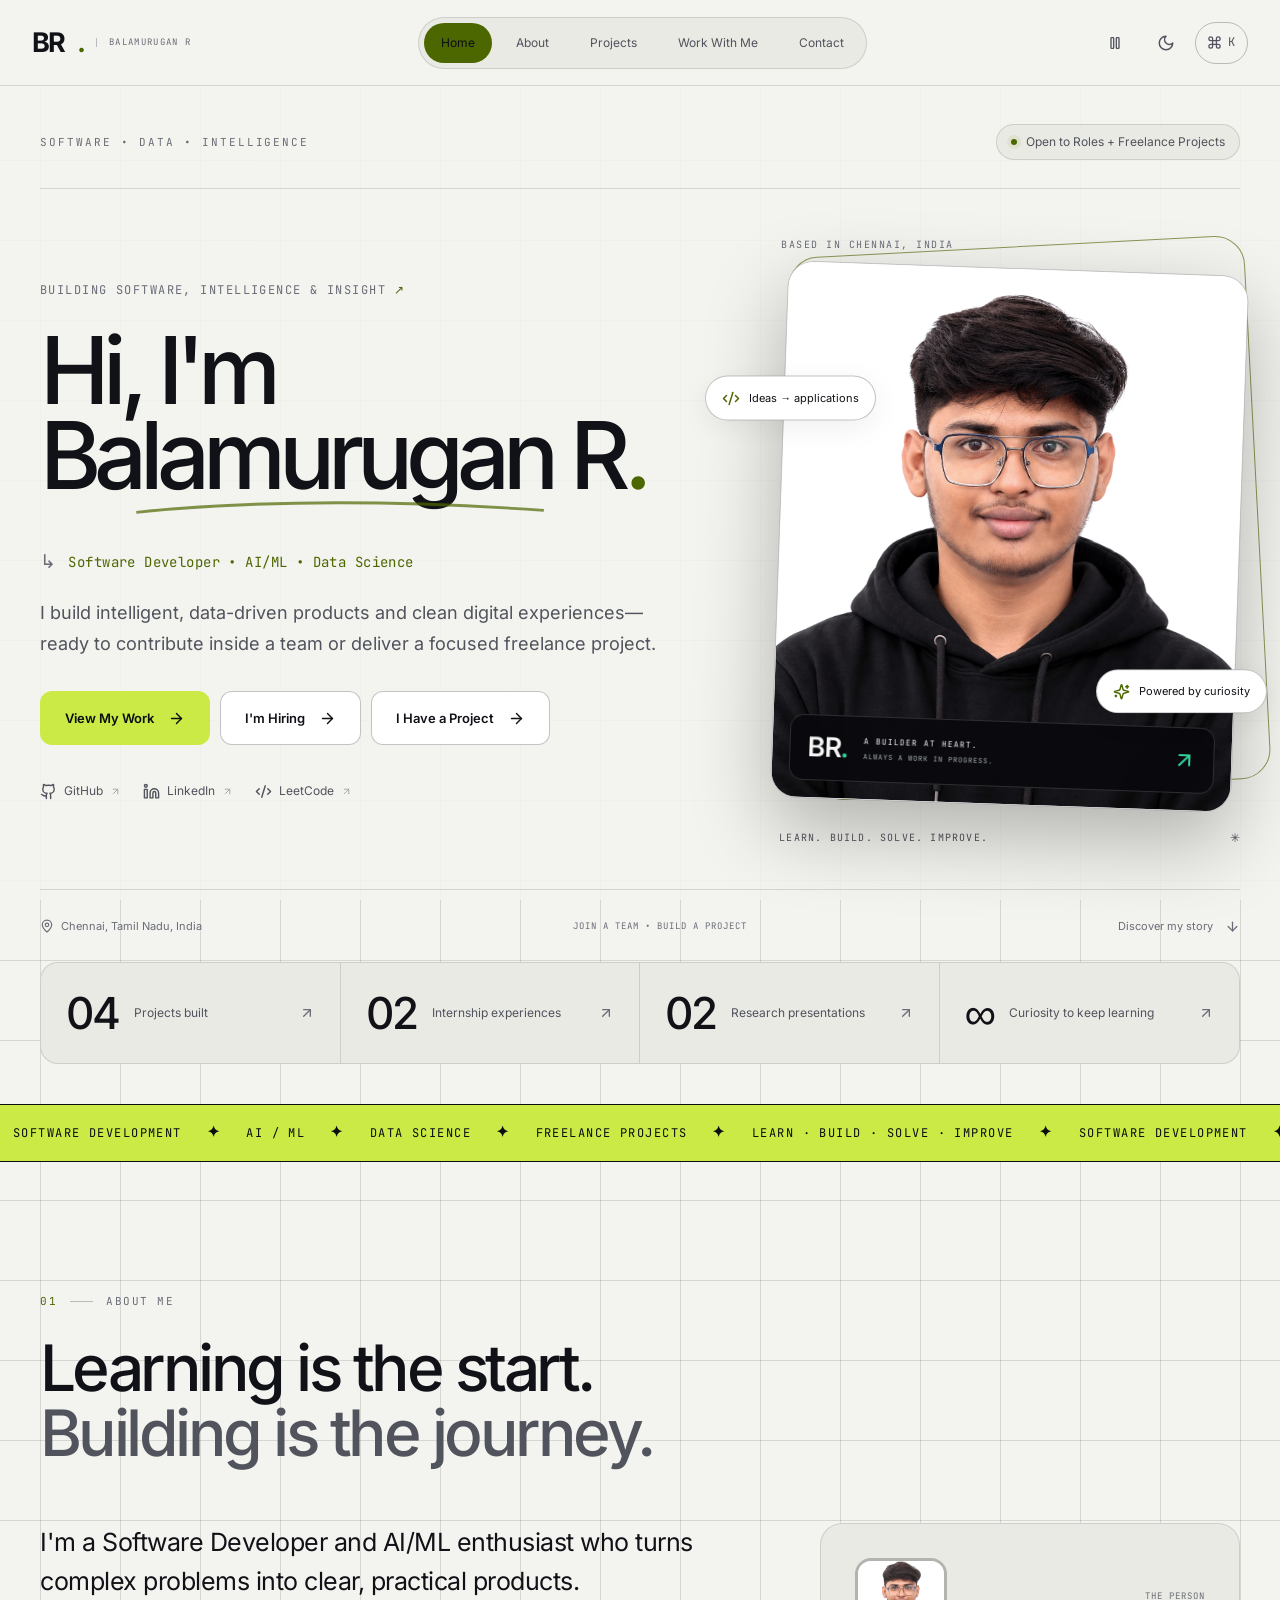
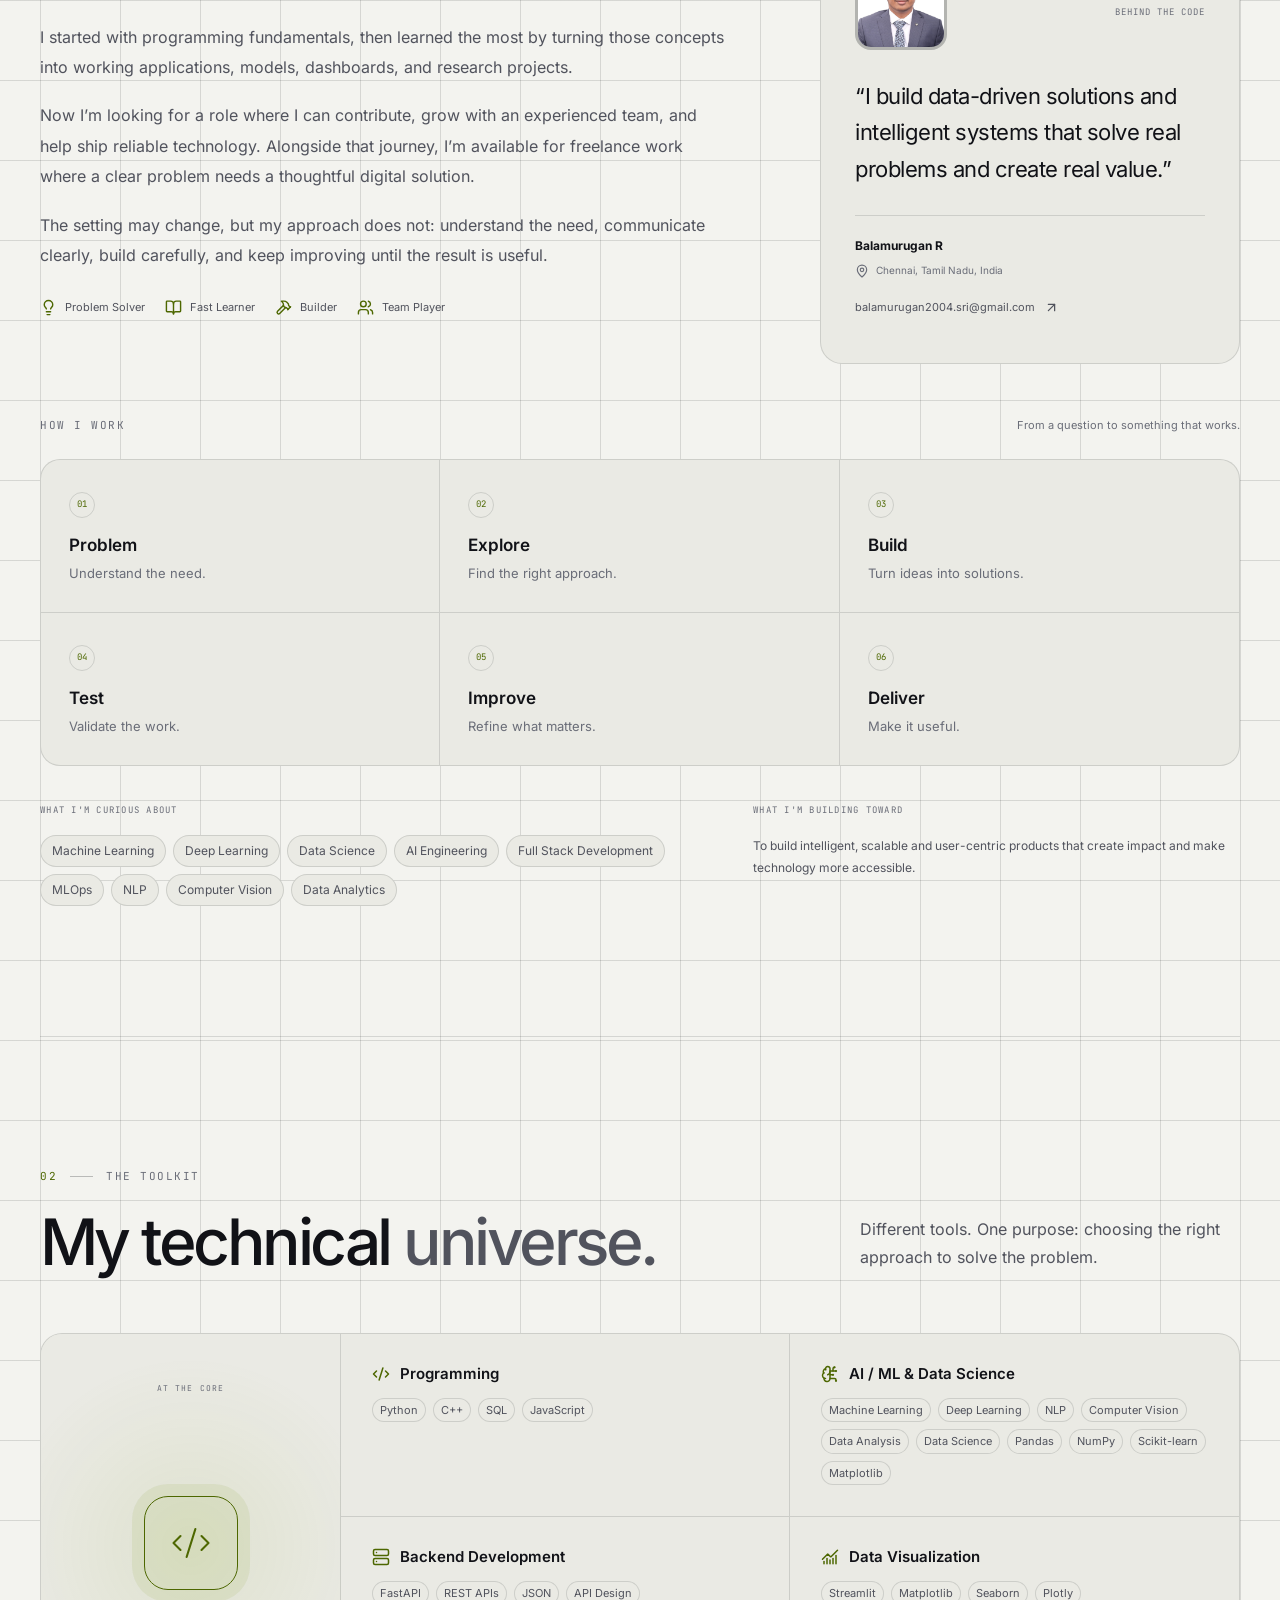
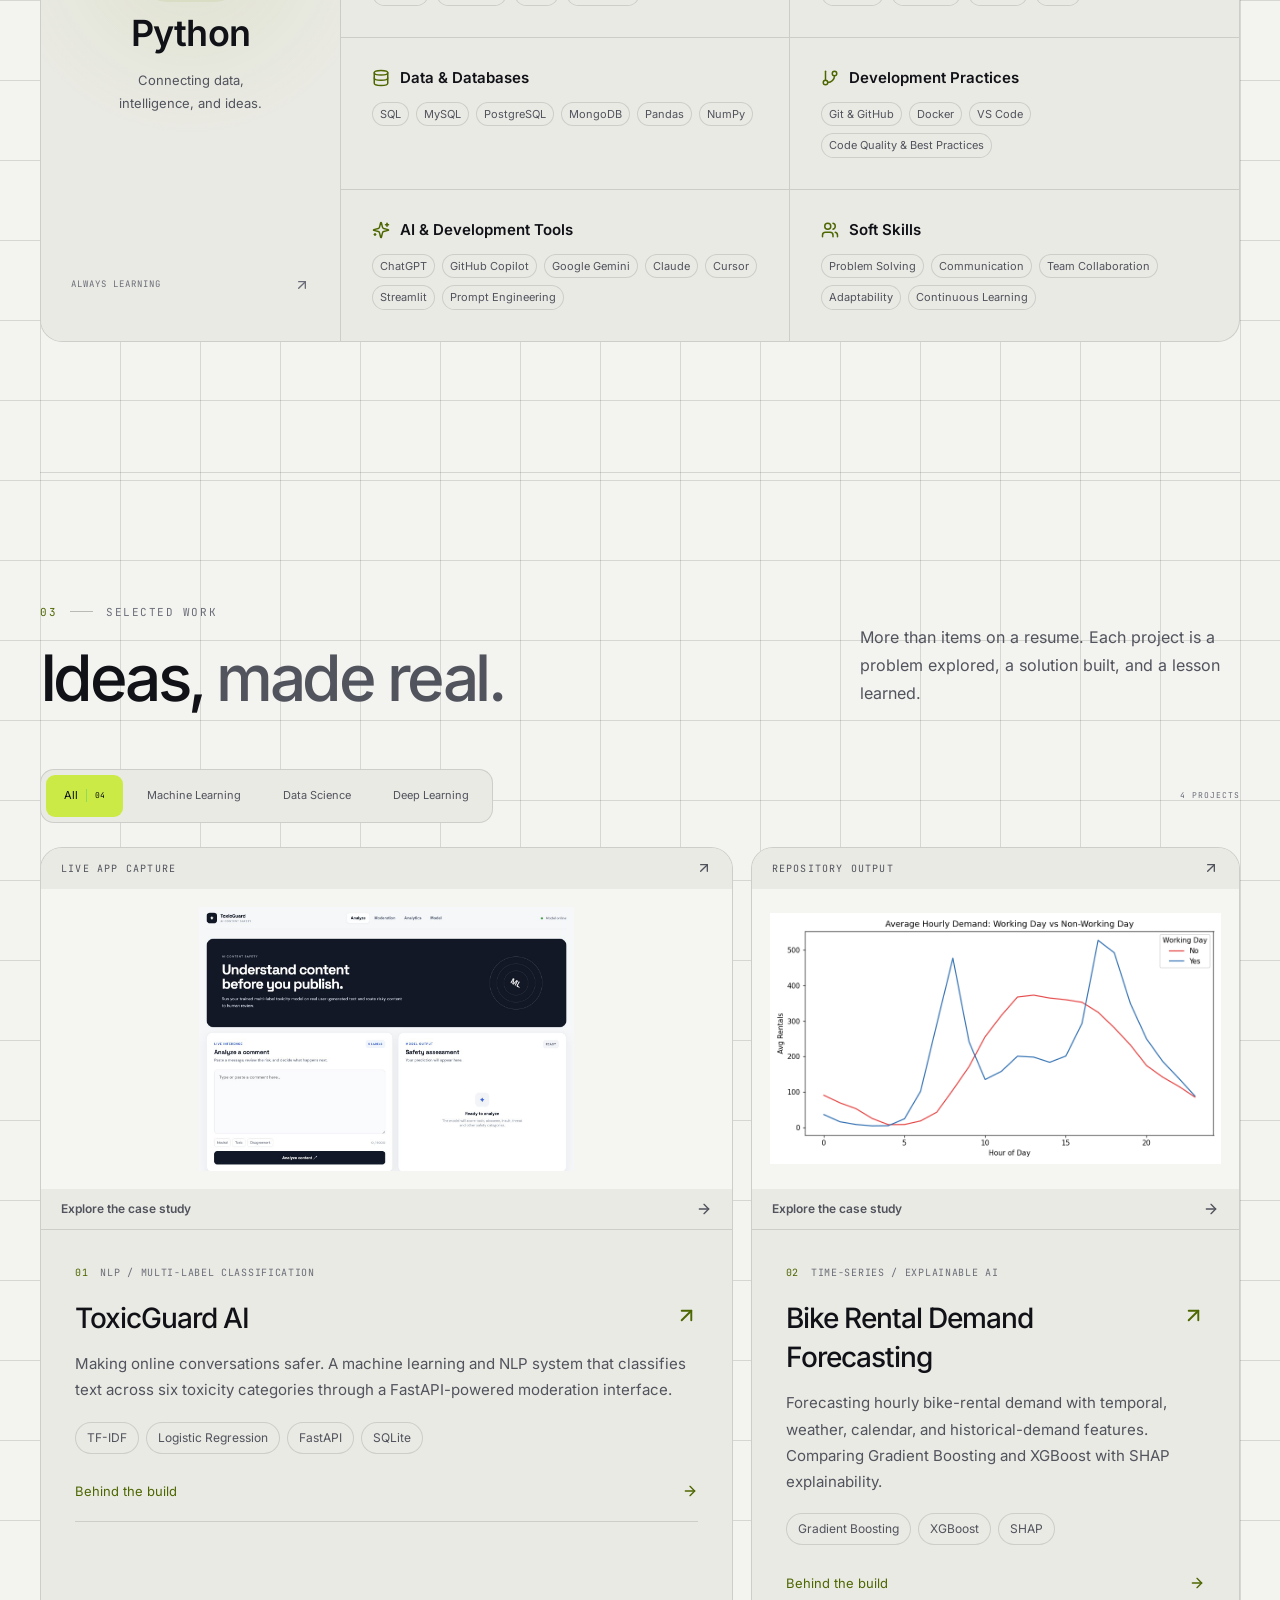
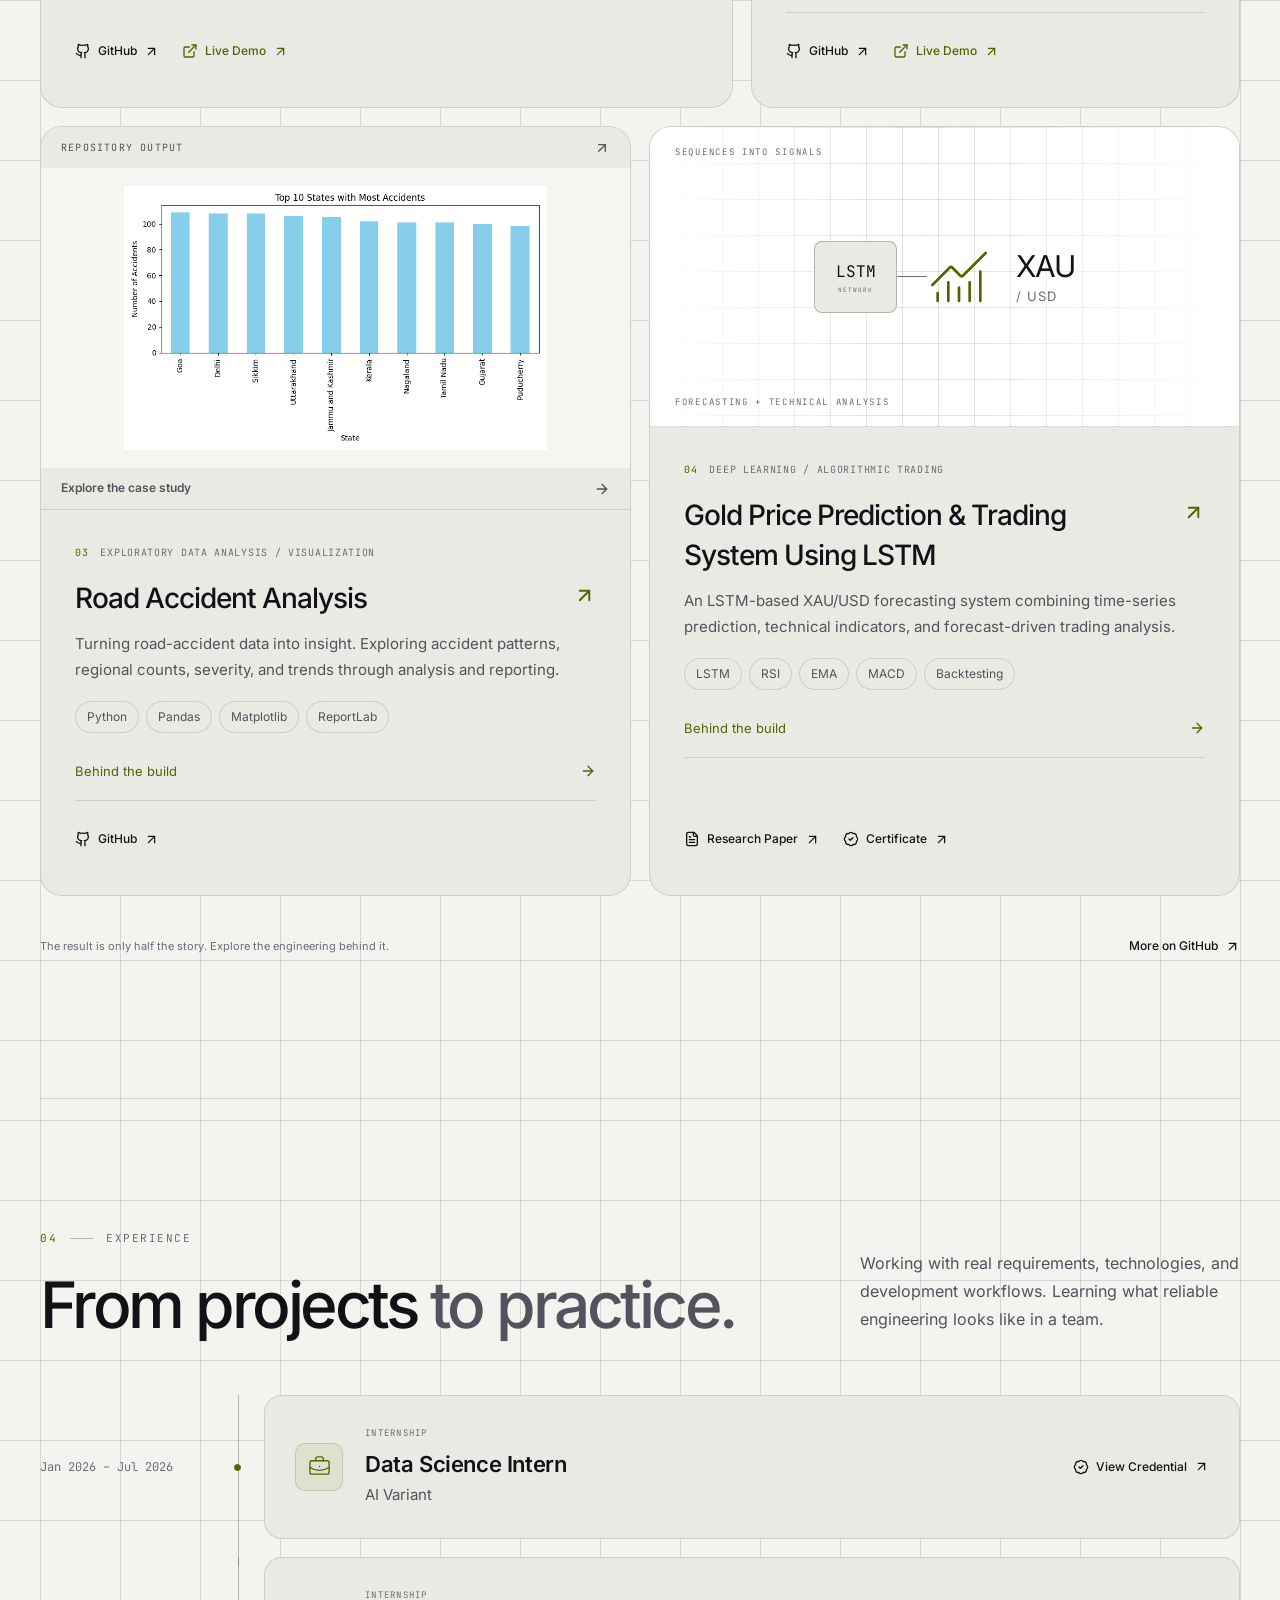
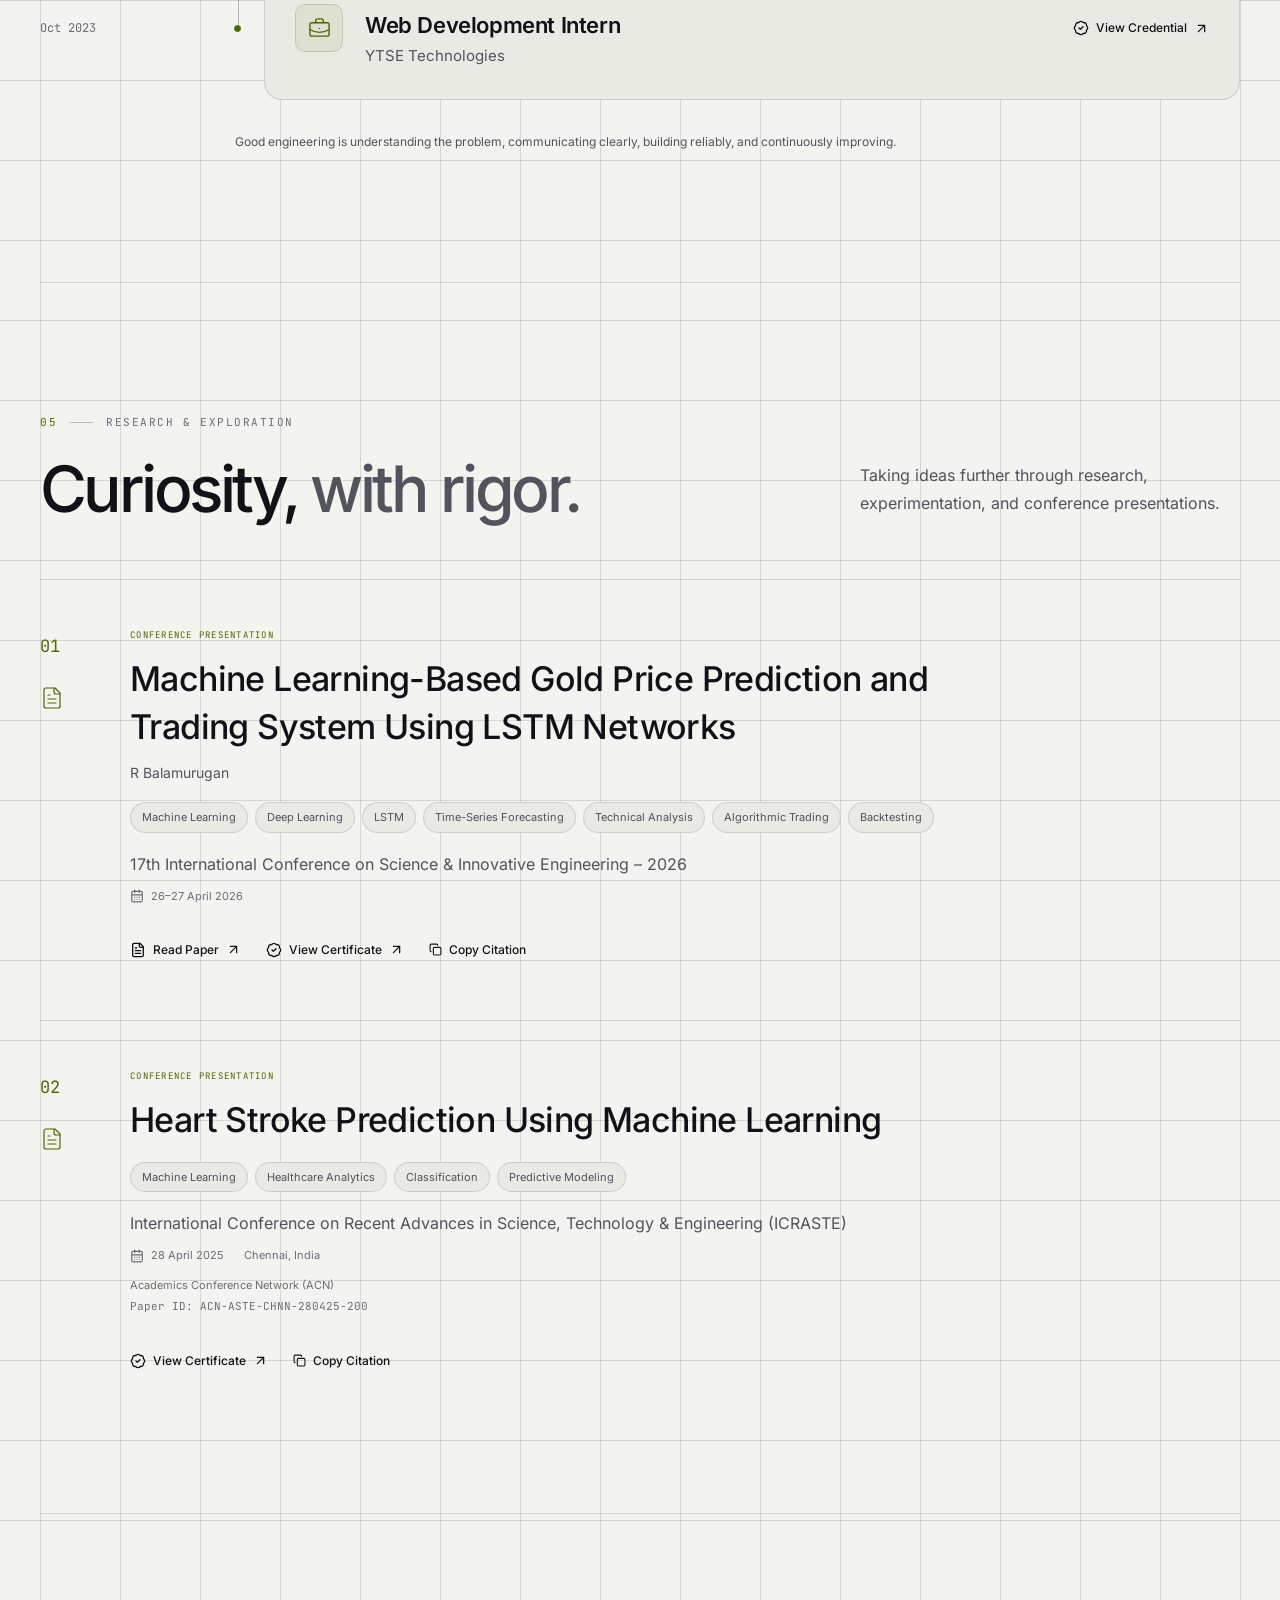
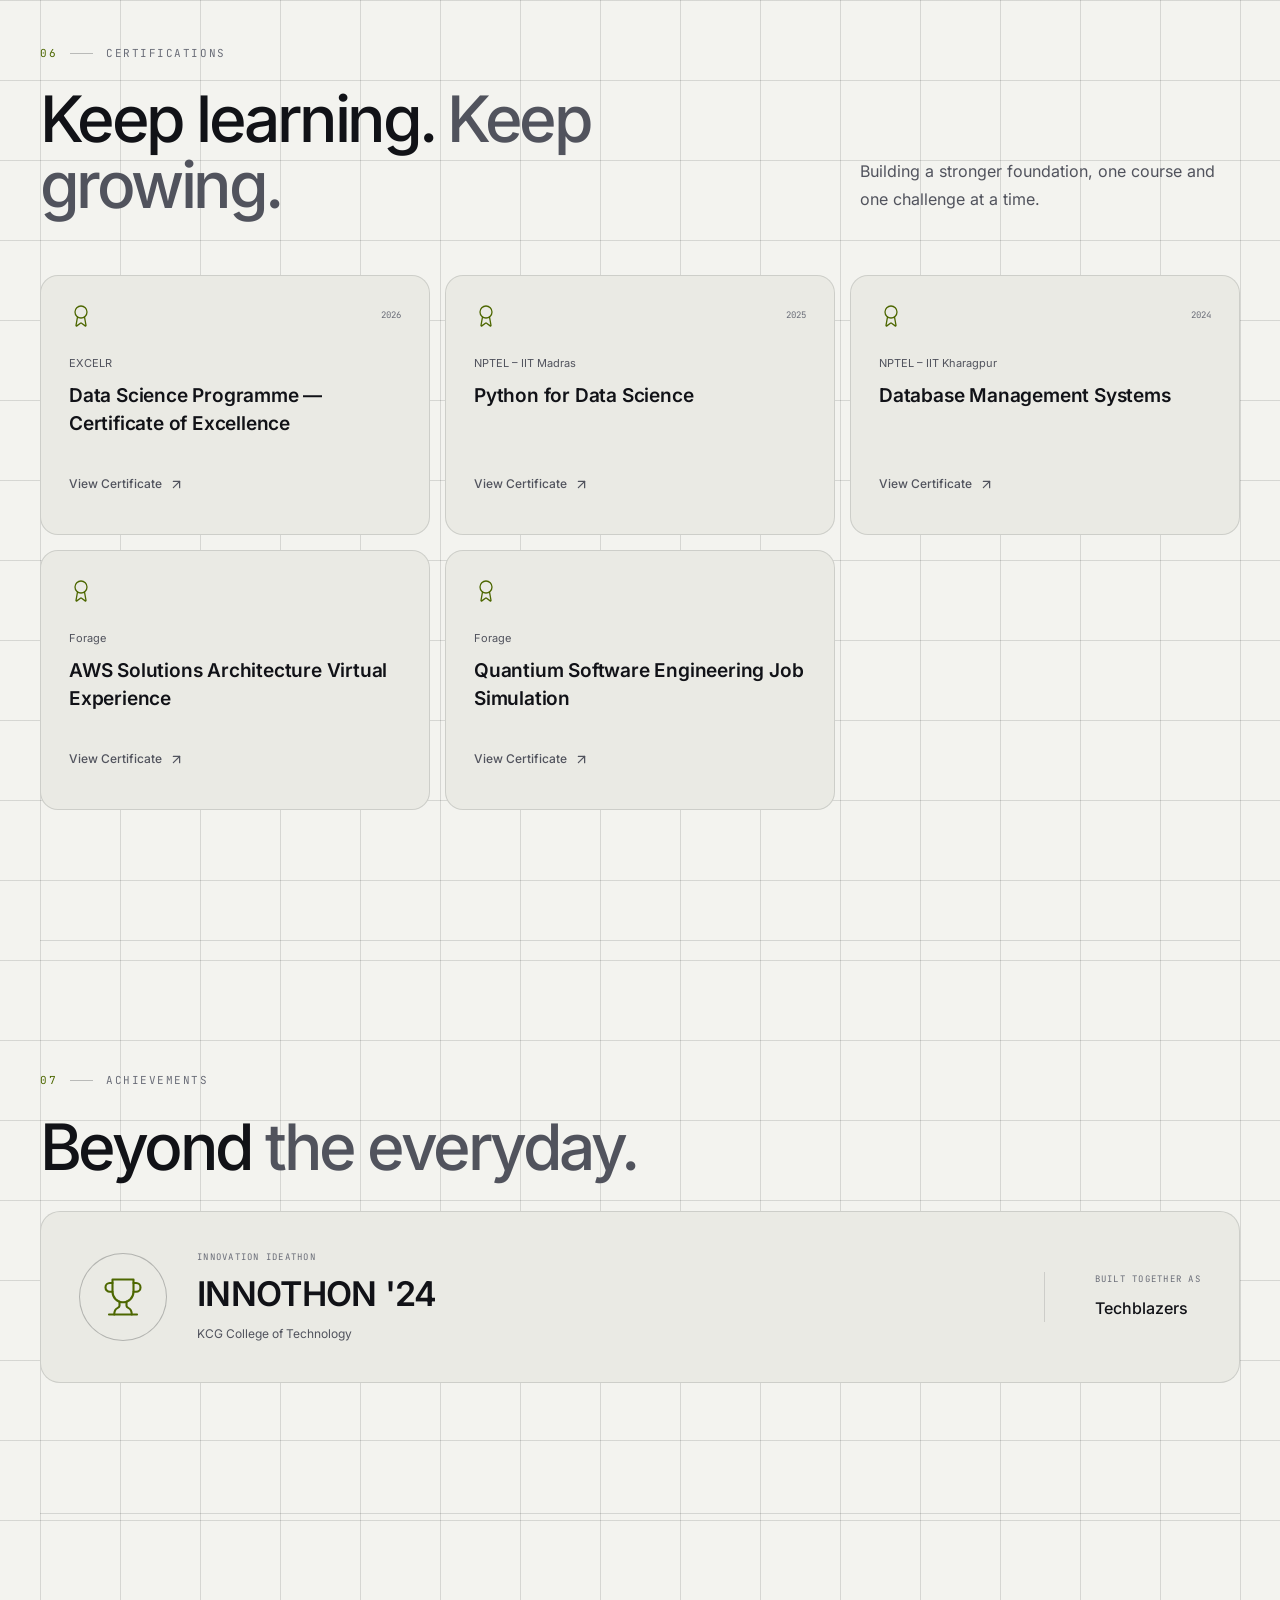
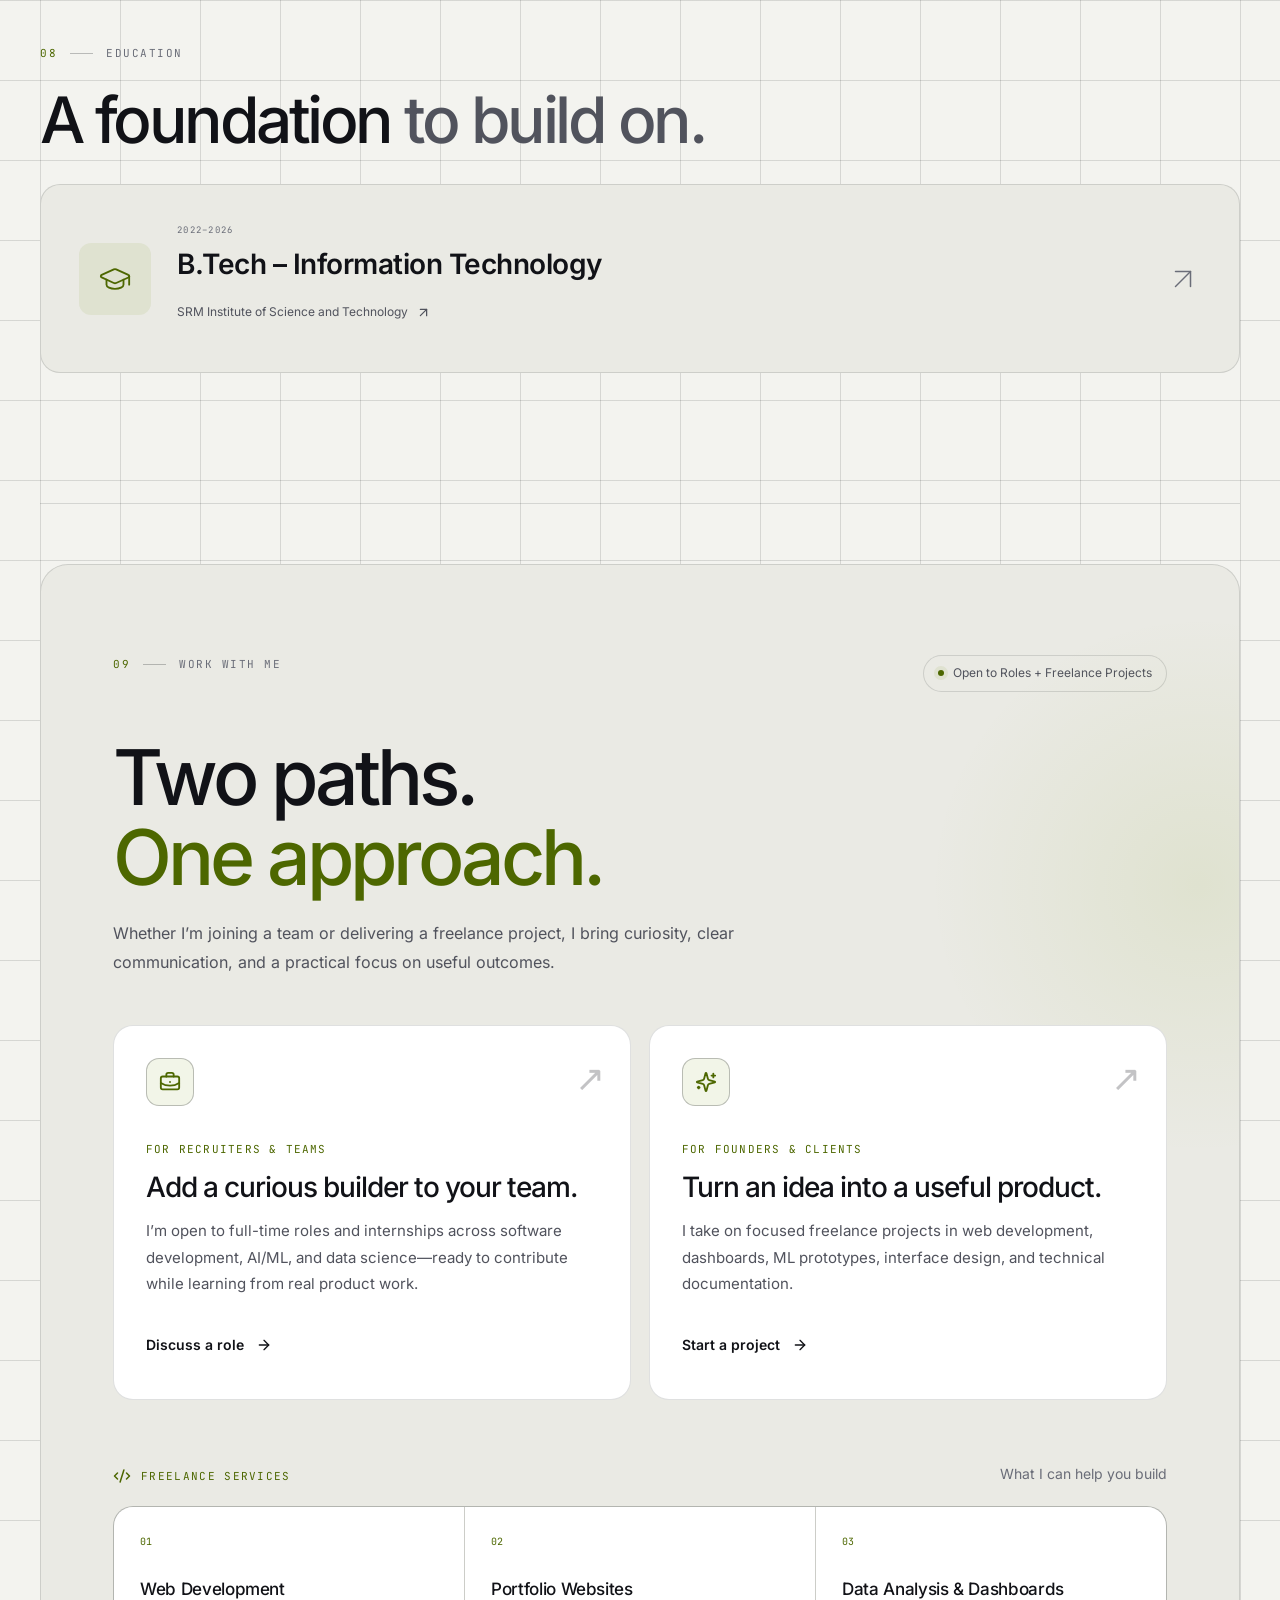
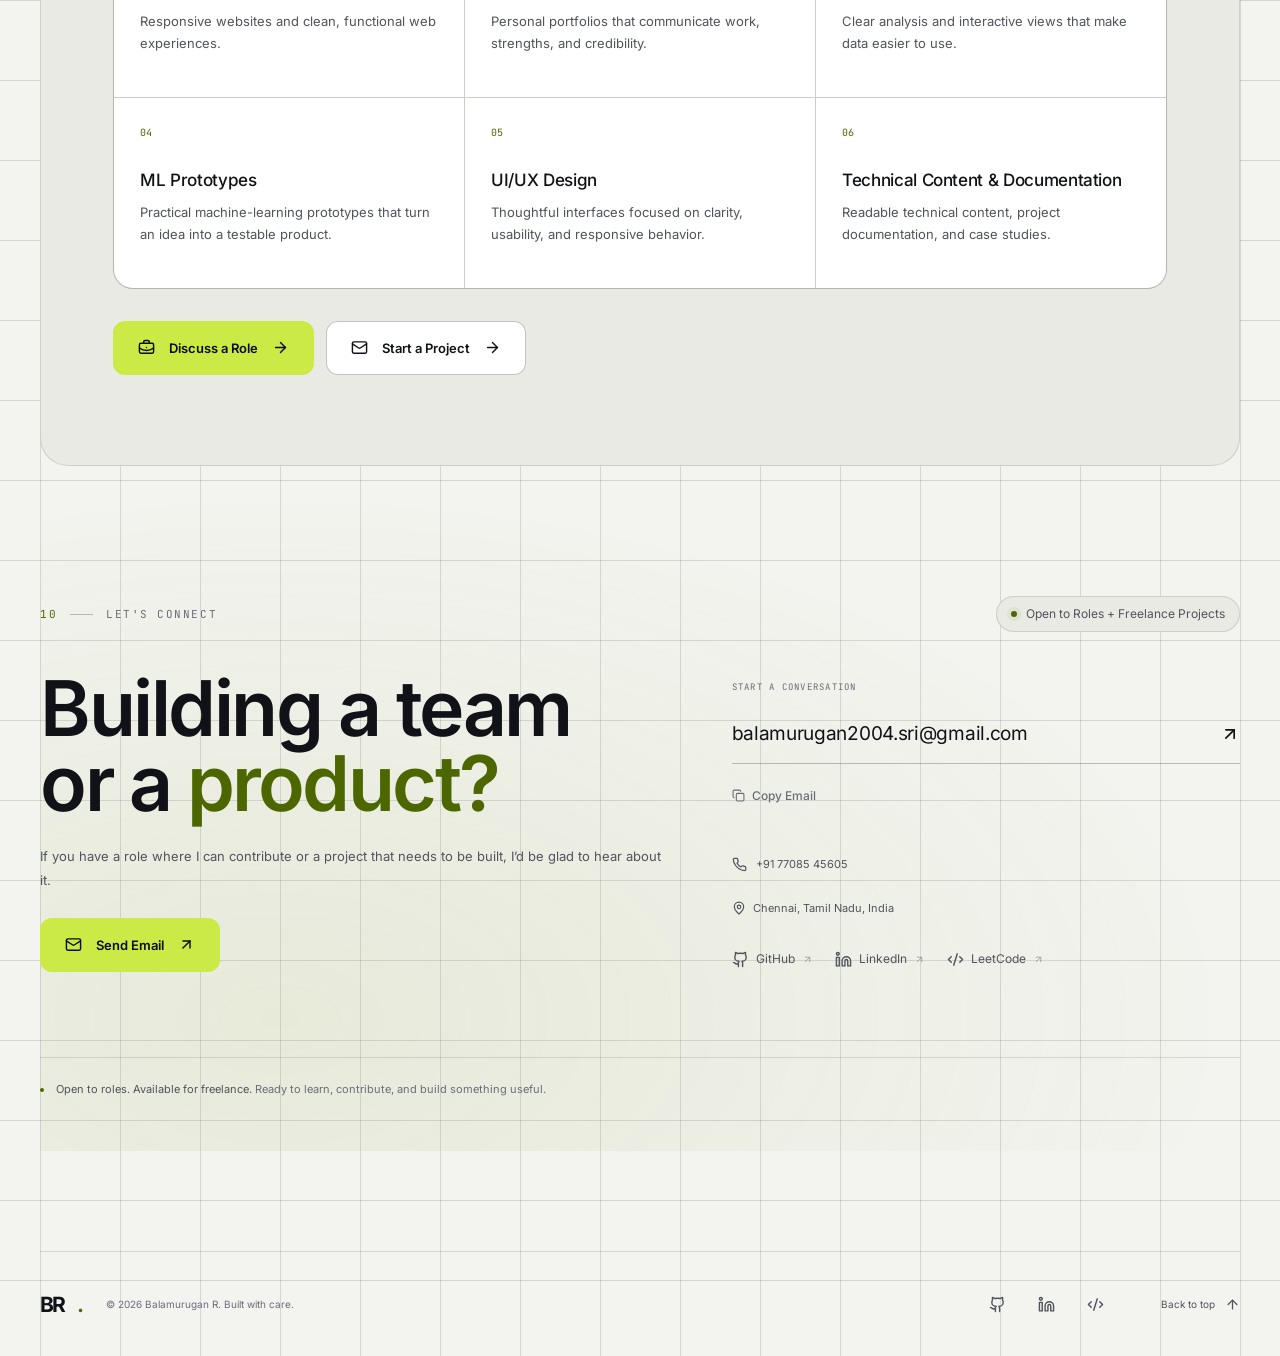
==== index.html @ 850207db "Add Google search metadata and sitemap" ====
<!doctype html>
<html lang="en">
  <head>
    <meta charset="UTF-8" />
    <meta name="viewport" content="width=device-width, initial-scale=1.0" />
    <meta name="theme-color" content="#08090d" />
    <meta name="description" content="Balamurugan Renganathan is a software developer and AI/ML enthusiast in Chennai building practical software, machine-learning, and data-science products." />
    <link rel="canonical" href="https://balamuruganr2004.github.io/" />
    <meta property="og:title" content="Balamurugan Renganathan | Software Developer & AI/ML" />
    <meta property="og:description" content="Explore Balamurugan Renganathan's software development, AI/ML, data science, research, and freelance work." />
    <meta property="og:type" content="website" />
    <meta property="og:url" content="https://balamuruganr2004.github.io/" />
    <meta name="twitter:card" content="summary" />
    <meta name="twitter:title" content="Balamurugan Renganathan | Software Developer & AI/ML" />
    <meta name="twitter:description" content="Software development, AI/ML, data science, research, and freelance portfolio." />
    <meta name="robots" content="index, follow" />
    <link rel="icon" type="image/svg+xml" href="/favicon.svg" />
    <title>Balamurugan Renganathan | Software Developer & AI/ML</title>
    <script src="/theme-init.js"></script>
    <script type="module" crossorigin src="/assets/index-D4e2g8WY.js"></script>
    <link rel="stylesheet" crossorigin href="/assets/index-BhXMlSN5.css">
  </head>
  <body><div id="root"></div></body>
</html>
---- assets/index-BhXMlSN5.css ----
@font-face{font-family:Inter;font-style:normal;font-display:swap;font-weight:400;src:url(/assets/inter-latin-400-normal-C38fXH4l.woff2) format("woff2"),url(/assets/inter-latin-400-normal-CyCys3Eg.woff) format("woff")}@font-face{font-family:Inter;font-style:normal;font-display:swap;font-weight:500;src:url(/assets/inter-latin-500-normal-Cerq10X2.woff2) format("woff2"),url(/assets/inter-latin-500-normal-BL9OpVg8.woff) format("woff")}@font-face{font-family:Inter;font-style:normal;font-display:swap;font-weight:600;src:url(/assets/inter-latin-600-normal-LgqL8muc.woff2) format("woff2"),url(/assets/inter-latin-600-normal-CiBQ2DWP.woff) format("woff")}@font-face{font-family:Inter;font-style:normal;font-display:swap;font-weight:700;src:url(/assets/inter-latin-700-normal-Yt3aPRUw.woff2) format("woff2"),url(/assets/inter-latin-700-normal-BLAVimhd.woff) format("woff")}@font-face{font-family:JetBrains Mono;font-style:normal;font-display:swap;font-weight:400;src:url(/assets/jetbrains-mono-latin-400-normal-V6pRDFza.woff2) format("woff2"),url(/assets/jetbrains-mono-latin-400-normal-6-qcROiO.woff) format("woff")}/*! tailwindcss v4.3.3 | MIT License | https://tailwindcss.com */@layer properties{@supports (((-webkit-hyphens:none)) and (not (margin-trim:inline))) or ((-moz-orient:inline) and (not (color:rgb(from red r g b)))){*,:before,:after,::backdrop{--tw-rotate-x:initial;--tw-rotate-y:initial;--tw-rotate-z:initial;--tw-skew-x:initial;--tw-skew-y:initial;--tw-border-style:solid;--tw-blur:initial;--tw-brightness:initial;--tw-contrast:initial;--tw-grayscale:initial;--tw-hue-rotate:initial;--tw-invert:initial;--tw-opacity:initial;--tw-saturate:initial;--tw-sepia:initial;--tw-drop-shadow:initial;--tw-drop-shadow-color:initial;--tw-drop-shadow-alpha:100%;--tw-drop-shadow-size:initial;--tw-backdrop-blur:initial;--tw-backdrop-brightness:initial;--tw-backdrop-contrast:initial;--tw-backdrop-grayscale:initial;--tw-backdrop-hue-rotate:initial;--tw-backdrop-invert:initial;--tw-backdrop-opacity:initial;--tw-backdrop-saturate:initial;--tw-backdrop-sepia:initial}}}@layer theme{:root,:host{--font-sans:"Inter", sans-serif;--font-mono:"JetBrains Mono", monospace;--default-transition-duration:.15s;--default-transition-timing-function:cubic-bezier(.4, 0, .2, 1);--default-font-family:var(--font-sans);--default-mono-font-family:var(--font-mono)}}@layer base{*,:after,:before,::backdrop{box-sizing:border-box;border:0 solid;margin:0;padding:0}::file-selector-button{box-sizing:border-box;border:0 solid;margin:0;padding:0}html,:host{-webkit-text-size-adjust:100%;-moz-tab-size:4;tab-size:4;line-height:1.5;font-family:var(--default-font-family,-apple-system, BlinkMacSystemFont, "Segoe UI", Roboto, "Helvetica Neue", "Noto Sans", Arial, sans-serif, "Apple Color Emoji", "Segoe UI Emoji", "Segoe UI Symbol", "Noto Color Emoji");font-feature-settings:var(--default-font-feature-settings,normal);font-variation-settings:var(--default-font-variation-settings,normal);-webkit-tap-highlight-color:transparent}hr{height:0;color:inherit;border-top-width:1px}abbr:where([title]){-webkit-text-decoration:underline dotted;text-decoration:underline dotted}h1,h2,h3,h4,h5,h6{font-size:inherit;font-weight:inherit}a{color:inherit;-webkit-text-decoration:inherit;text-decoration:inherit}b,strong{font-weight:bolder}code,kbd,samp,pre{font-family:var(--default-mono-font-family,ui-monospace, SFMono-Regular, Menlo, Monaco, Consolas, "Liberation Mono", "Courier New", monospace);font-feature-settings:var(--default-mono-font-feature-settings,normal);font-variation-settings:var(--default-mono-font-variation-settings,normal);font-size:1em}small{font-size:80%}sub,sup{vertical-align:baseline;font-size:75%;line-height:0;position:relative}sub{bottom:-.25em}sup{top:-.5em}table{text-indent:0;border-color:inherit;border-collapse:collapse}:-moz-focusring:where(:not(iframe)){outline:auto}progress{vertical-align:baseline}summary{display:list-item}ol,ul,menu{list-style:none}img,svg,video,canvas,audio,iframe,embed,object{vertical-align:middle;display:block}img,video{max-width:100%;height:auto}button,input,select,optgroup,textarea{font:inherit;font-feature-settings:inherit;font-variation-settings:inherit;letter-spacing:inherit;color:inherit;opacity:1;background-color:#0000;border-radius:0}::file-selector-button{font:inherit;font-feature-settings:inherit;font-variation-settings:inherit;letter-spacing:inherit;color:inherit;opacity:1;background-color:#0000;border-radius:0}:where(select:is([multiple],[size])) optgroup{font-weight:bolder}:where(select:is([multiple],[size])) optgroup option{padding-inline-start:20px}::file-selector-button{margin-inline-end:4px}::placeholder{opacity:1}@supports (not ((-webkit-appearance:-apple-pay-button))) or (contain-intrinsic-size:1px){::placeholder{color:currentColor}@supports (color:color-mix(in lab,red,red)){::placeholder{color:color-mix(in oklab,currentcolor 50%,transparent)}}}textarea{resize:vertical}::-webkit-search-decoration{-webkit-appearance:none}::-webkit-date-and-time-value{min-height:1lh;text-align:inherit}::-webkit-datetime-edit{display:inline-flex}::-webkit-datetime-edit-fields-wrapper{padding:0}::-webkit-datetime-edit{padding-block:0}::-webkit-datetime-edit-year-field{padding-block:0}::-webkit-datetime-edit-month-field{padding-block:0}::-webkit-datetime-edit-day-field{padding-block:0}::-webkit-datetime-edit-hour-field{padding-block:0}::-webkit-datetime-edit-minute-field{padding-block:0}::-webkit-datetime-edit-second-field{padding-block:0}::-webkit-datetime-edit-millisecond-field{padding-block:0}::-webkit-datetime-edit-meridiem-field{padding-block:0}::-webkit-calendar-picker-indicator{line-height:1}:-moz-ui-invalid{box-shadow:none}button,input:where([type=button],[type=reset],[type=submit]){-webkit-appearance:button;-moz-appearance:button;appearance:button}::file-selector-button{-webkit-appearance:button;-moz-appearance:button;appearance:button}::-webkit-inner-spin-button{height:auto}::-webkit-outer-spin-button{height:auto}[hidden]:where(:not([hidden=until-found])){display:none!important}}@layer components;@layer utilities{.collapse{visibility:collapse}.visible{visibility:visible}.sr-only{clip-path:inset(50%);white-space:nowrap;border-width:0;width:1px;height:1px;margin:-1px;padding:0;position:absolute;overflow:hidden}.fixed{position:fixed}.static{position:static}.sticky{position:sticky}.container{width:100%}@media(min-width:40rem){.container{max-width:40rem}}@media(min-width:48rem){.container{max-width:48rem}}@media(min-width:64rem){.container{max-width:64rem}}@media(min-width:80rem){.container{max-width:80rem}}@media(min-width:96rem){.container{max-width:96rem}}.block{display:block}.grid{display:grid}.hidden{display:none}.grow{flex-grow:1}.transform{transform:var(--tw-rotate-x,) var(--tw-rotate-y,) var(--tw-rotate-z,) var(--tw-skew-x,) var(--tw-skew-y,)}.border{border-style:var(--tw-border-style);border-width:1px}.uppercase{text-transform:uppercase}.underline{text-decoration-line:underline}.invert{--tw-invert:invert(100%);filter:var(--tw-blur,) var(--tw-brightness,) var(--tw-contrast,) var(--tw-grayscale,) var(--tw-hue-rotate,) var(--tw-invert,) var(--tw-saturate,) var(--tw-sepia,) var(--tw-drop-shadow,)}.filter{filter:var(--tw-blur,) var(--tw-brightness,) var(--tw-contrast,) var(--tw-grayscale,) var(--tw-hue-rotate,) var(--tw-invert,) var(--tw-saturate,) var(--tw-sepia,) var(--tw-drop-shadow,)}.backdrop-filter{-webkit-backdrop-filter:var(--tw-backdrop-blur,) var(--tw-backdrop-brightness,) var(--tw-backdrop-contrast,) var(--tw-backdrop-grayscale,) var(--tw-backdrop-hue-rotate,) var(--tw-backdrop-invert,) var(--tw-backdrop-opacity,) var(--tw-backdrop-saturate,) var(--tw-backdrop-sepia,);backdrop-filter:var(--tw-backdrop-blur,) var(--tw-backdrop-brightness,) var(--tw-backdrop-contrast,) var(--tw-backdrop-grayscale,) var(--tw-backdrop-hue-rotate,) var(--tw-backdrop-invert,) var(--tw-backdrop-opacity,) var(--tw-backdrop-saturate,) var(--tw-backdrop-sepia,)}.transition{transition-property:color,background-color,border-color,outline-color,text-decoration-color,fill,stroke,--tw-gradient-from,--tw-gradient-via,--tw-gradient-to,opacity,box-shadow,transform,translate,scale,rotate,filter,-webkit-backdrop-filter,backdrop-filter,display,content-visibility,overlay,pointer-events;transition-timing-function:var(--tw-ease,var(--default-transition-timing-function));transition-duration:var(--tw-duration,var(--default-transition-duration))}}:root{color-scheme:dark;--bg:#050807;--surface:#0c1210;--surface-alt:#080d0b;--text:#f4f7f5;--secondary:#a7b0aa;--muted:#929e97;--accent:#34d399;--primary:#10b981;--line:#ffffff17;--line-strong:#ffffff29;--accent-wash:#10b98112;--header:#050807e6;--art-text:#d6ded9;font-family:Inter,sans-serif}:root[data-theme=light]{color-scheme:light;--bg:#f7faf8;--surface:#fff;--surface-alt:#f1f6f3;--text:#111713;--secondary:#4e5a53;--muted:#58665e;--accent:#08754f;--primary:#10b981;--line:#0f17121f;--line-strong:#0f171233;--accent-wash:#0596690f;--header:#f7faf8eb;--art-text:#293d32}*{box-sizing:border-box}html{scroll-behavior:smooth;scroll-padding-top:106px}body{background:var(--bg);color:var(--text);-webkit-font-smoothing:antialiased;margin:0;font-size:15px;line-height:1.7}::selection{color:var(--text);background:#10b9814d}a{color:inherit;text-decoration:none}button,input{font:inherit}button,a{-webkit-tap-highlight-color:transparent}button{cursor:pointer;color:inherit;background:0 0;border:0}a,button{transition:color .18s,background-color .18s,border-color .18s,transform .18s}a:hover{color:var(--accent)}button:focus-visible,a:focus-visible,input:focus-visible,summary:focus-visible{outline:2px solid var(--accent);outline-offset:5px;border-radius:4px}#main:focus{outline:none}svg{flex-shrink:0}h1,h2,h3,p{margin:0}h1,h2,h3{font-weight:600;line-height:1.2}.container{width:min(1248px,100% - 96px);margin:auto}.mono,.eyebrow{font-family:JetBrains Mono,monospace}.eyebrow{letter-spacing:1.6px;color:var(--muted);align-items:center;gap:13px;font-size:10px;font-weight:400;line-height:1.7;display:flex}.eyebrow>span:first-child{color:var(--accent)}.label-line{background:var(--line-strong);width:23px;height:1px}.accent{color:var(--accent)}.subtle{color:var(--secondary)}.sr-only{clip:rect(0,0,0,0);white-space:nowrap;border:0;width:1px;height:1px;margin:-1px;padding:0;position:absolute;overflow:hidden}.skip-link{background:var(--accent);color:var(--bg);z-index:100;padding:12px 20px;position:fixed;top:-100px;left:20px}.skip-link:focus{top:15px}.scroll-progress{background:var(--primary);z-index:60;transform-origin:0;height:2px;position:fixed;inset:0 0 auto}.header{background:var(--header);-webkit-backdrop-filter:blur(16px);backdrop-filter:blur(16px);border-bottom:1px solid var(--line);z-index:30;height:80px;position:sticky;top:0}.header-inner{justify-content:space-between;align-items:center;gap:32px;width:min(1344px,100% - 72px);height:100%;margin:auto;display:flex}.brand{letter-spacing:-1.7px;font-size:27px;font-weight:700;line-height:1}.brand span{color:var(--accent)}.desktop-nav{align-items:center;gap:22px;display:flex}.desktop-nav a{color:var(--secondary);font-size:11px;line-height:44px;position:relative}.desktop-nav a[aria-current],.desktop-nav a:hover{color:var(--text)}.desktop-nav a[aria-current]:after{content:"";background:var(--accent);border-radius:50%;width:4px;height:4px;position:absolute;bottom:0;left:calc(50% - 2px)}.header-actions{align-items:center;gap:7px;display:flex}.icon-button{width:44px;height:44px;color:var(--secondary);border-radius:8px;justify-content:center;align-items:center;display:inline-flex}.icon-button:hover{background:var(--accent-wash);color:var(--accent)}.command-trigger{border:1px solid var(--line-strong);min-width:53px;min-height:36px;color:var(--secondary);border-radius:6px;justify-content:center;align-items:center;gap:6px;font-family:JetBrains Mono,monospace;font-size:12px;display:flex}.command-trigger:hover{border-color:var(--accent);color:var(--accent)}.menu-trigger{display:none}.hero{padding-top:80px}.hero-grid{grid-template-columns:1.3fr 1fr;align-items:center;gap:68px;min-height:480px;display:grid}.availability{border:1px solid var(--line);color:var(--secondary);border-radius:5px;align-items:center;gap:9px;width:fit-content;padding:6px 11px;font-size:10px;display:inline-flex}.status-dot{background:var(--accent);width:6px;height:6px;box-shadow:0 0 0 4px var(--accent-wash);border-radius:50%;flex-shrink:0;display:inline-block}.hero-eyebrow{margin-top:36px;margin-bottom:14px}h1{letter-spacing:-3.9px;white-space:nowrap;font-size:clamp(46px,4.85vw,70px)}.hero-role{color:var(--accent);align-items:center;gap:12px;height:43px;margin-top:10px;font-size:23px;font-weight:400;display:flex}.role-slash{color:var(--muted);font-size:19px;font-weight:400}.type-cursor{background:var(--accent);vertical-align:-3px;width:1px;height:22px;margin-left:4px;animation:1.2s step-end infinite blink;display:inline-block}@keyframes blink{50%{opacity:0}}.hero-description{color:var(--secondary);max-width:500px;margin-top:20px;font-size:16px;line-height:1.85}.hero-ctas{flex-wrap:wrap;gap:12px;margin-top:30px;display:flex}.button{border:1px solid #0000;border-radius:6px;justify-content:center;align-items:center;gap:14px;min-height:47px;padding:0 20px;font-size:12px;font-weight:600;display:inline-flex}.button-primary{background:var(--primary);color:#03190f}.button-primary:hover{color:#03190f;background:#34d399;transform:translateY(-2px)}.button-secondary{border-color:var(--line-strong);color:var(--text);background:var(--surface-alt)}.button-secondary:hover{border-color:var(--accent)}.social-links{flex-wrap:wrap;gap:22px;display:flex}.hero-copy>.social-links{margin-top:31px}.social-links a{min-height:44px;color:var(--secondary);align-items:center;gap:7px;font-size:11px;display:inline-flex}.social-links a:hover{color:var(--accent)}.social-links a>svg:last-of-type{opacity:.5;width:11px}.hero-art{border:1px solid var(--line);background:linear-gradient(130deg,var(--surface-alt),var(--bg));border-radius:2px;min-width:0;padding:22px 30px 15px;position:relative}.hero-art:before,.hero-art:after{content:"";border:1px solid var(--muted);background:var(--bg);width:7px;height:7px;position:absolute}.hero-art:before{top:-4px;left:-4px}.hero-art:after{bottom:-4px;right:-4px}.art-top{letter-spacing:1.2px;color:var(--muted);border-bottom:1px solid var(--line);justify-content:space-between;align-items:center;padding-bottom:20px;font-size:8px;display:flex}.art-cross{color:var(--accent);font-size:18px}.mindset-words{padding:20px 0}.mindset-word{letter-spacing:-2.5px;color:var(--art-text);align-items:center;gap:21px;font-size:clamp(40px,4.1vw,61px);font-weight:600;line-height:1.22;display:flex}.mindset-word .word-number{letter-spacing:0;color:var(--muted);padding-top:8px;font-size:9px}.mindset-word b{color:var(--muted);font-weight:600}.word-0,.word-3{color:#0000;-webkit-text-stroke:1px var(--muted)}.word-0 b,.word-3 b{color:#0000}.word-1,.word-1 b{color:var(--accent)}.build-arrow{color:var(--accent);margin-left:auto}.art-bottom{border-top:1px solid var(--line);letter-spacing:1.2px;color:var(--muted);justify-content:space-between;align-items:center;padding-top:17px;font-size:8px;line-height:1.9;display:flex}.art-symbol{color:var(--secondary);font-size:34px;line-height:1}.hero-bottom{border-top:1px solid var(--line);border-bottom:1px solid var(--line);color:var(--muted);justify-content:space-between;align-items:center;gap:20px;margin-top:55px;padding:25px 0;display:flex}.location{align-items:center;gap:7px;font-size:11px;display:inline-flex}.hero-domains{letter-spacing:1.2px;align-items:center;gap:14px;font-size:8px;display:flex}.hero-domains i{background:var(--accent);border-radius:50%;width:3px;height:3px}.scroll-cue{align-items:center;gap:12px;min-height:28px;font-size:11px;display:inline-flex}.section{border-bottom:1px solid var(--line);padding:100px 0;scroll-margin-top:20px}.section-heading{justify-content:space-between;align-items:flex-end;gap:60px;margin-bottom:44px;display:flex}.section-heading h2{letter-spacing:-1.8px;margin-top:17px;font-size:43px;line-height:1.22}.section-description{color:var(--secondary);flex-shrink:0;max-width:330px;padding-bottom:4px;font-size:13px;line-height:1.8}.about-grid{grid-template-columns:1.25fr 1fr;gap:70px;display:grid}.about-copy p{color:var(--secondary);margin-bottom:18px;font-size:14px;line-height:1.9}.about-copy .lead{color:var(--text);margin-bottom:21px;font-size:18px;line-height:1.7}.strengths{flex-wrap:wrap;gap:10px 20px;margin-top:28px;display:flex}.strengths span{color:var(--secondary);align-items:center;gap:8px;font-size:11px;display:flex}.strengths svg{color:var(--accent)}.identity-card{border:1px solid var(--line);background:var(--surface-alt);border-radius:10px;padding:28px}.identity-top{justify-content:space-between;align-items:center;gap:20px;display:flex}.identity-top>.mono{color:var(--muted);letter-spacing:1px;font-size:7px}.mini-brand{letter-spacing:-1px;font-size:21px;font-weight:700}.mini-brand span{color:var(--accent)}.identity-card blockquote{color:var(--text);letter-spacing:-.5px;margin:28px 0;font-size:19px;line-height:1.65}.identity-details{border-top:1px solid var(--line);flex-direction:column;gap:6px;padding-top:20px;display:flex}.identity-details strong{font-size:12px}.identity-details .location{color:var(--muted);font-size:10px}.identity-details>a{color:var(--secondary);overflow-wrap:anywhere;align-items:center;gap:9px;font-size:11px;display:flex}.workflow-head{justify-content:space-between;align-items:center;margin:52px 0 24px;display:flex}.small-copy{color:var(--muted);font-size:11px}.workflow{border:1px solid var(--line);background:var(--surface-alt);border-radius:8px;grid-template-columns:repeat(6,1fr);display:grid}.workflow-step{border-right:1px solid var(--line);padding:22px 20px;position:relative}.workflow-step:last-child{border:0}.workflow-step>span{color:var(--accent);font-size:9px}.workflow-step h3{margin-top:17px;margin-bottom:7px;font-size:13px}.workflow-step p{color:var(--muted);font-size:10px}.about-foot{grid-template-columns:1.25fr 1fr;gap:70px;margin-top:37px;display:grid}.about-foot .eyebrow{margin-bottom:16px;font-size:9px}.about-foot p:not(.eyebrow){color:var(--secondary);font-size:12px;line-height:1.85}.tags{flex-wrap:wrap;gap:7px;display:flex}.tag{color:var(--secondary);border:1px solid var(--line);background:var(--surface-alt);border-radius:4px;padding:4px 8px;font-size:10px;line-height:1.5}.skills-layout{border:1px solid var(--line);border-radius:10px;grid-template-columns:230px 1fr;display:grid;overflow:hidden}.skill-core{text-align:center;background:radial-gradient(ellipse at 50% 40%,var(--accent-wash),transparent 70%),var(--surface-alt);border-right:1px solid var(--line);flex-direction:column;align-items:center;padding:36px 24px 24px;display:flex}.skill-core>.eyebrow{font-size:8px}.python-symbol{width:100px;height:100px;color:var(--accent);background:var(--accent-wash);box-shadow:0 0 0 12px var(--accent-wash);border:1px solid #10b98140;border-radius:24px;place-items:center;margin-top:auto;margin-bottom:22px;display:grid}.skill-core h3{letter-spacing:-.8px;font-size:28px}.skill-core p{color:var(--secondary);margin-top:13px;font-size:11px;line-height:1.8}.core-footer{letter-spacing:1px;width:100%;color:var(--muted);justify-content:space-between;align-items:center;gap:14px;margin-top:auto;padding-top:60px;font-size:7px;display:flex}.skills-grid{grid-template-columns:1fr 1fr;display:grid}.skill-group{border-bottom:1px solid var(--line);padding:25px}.skill-group:nth-child(odd){border-right:1px solid var(--line)}.skill-group:nth-last-child(-n+2){border-bottom:0}.skill-group h3{align-items:center;gap:10px;margin-bottom:15px;font-size:12px;display:flex}.skill-group h3 svg{color:var(--accent)}.skill-group .tag{padding:3px 7px;font-size:9px}.project-toolbar{justify-content:space-between;align-items:center;gap:24px;margin-bottom:24px;display:flex}.filters{flex-wrap:wrap;gap:6px;display:flex}.filters button{height:44px;color:var(--secondary);border:1px solid #0000;border-radius:6px;align-items:center;gap:8px;padding:0 15px;font-size:11px;display:inline-flex}.filters button.active{background:var(--accent-wash);color:var(--accent);border-color:#10b9814d}.filters button:hover{color:var(--accent)}.filters button span{border-left:1px solid #10b9814d;padding-left:8px;font-family:JetBrains Mono,monospace;font-size:8px}.project-count{letter-spacing:1px;color:var(--muted);font-size:8px}.project-grid{grid-template-columns:1fr 1fr;gap:24px;display:grid}.project-card{background:var(--surface-alt);border:1px solid var(--line);border-radius:12px;flex-direction:column;transition:transform .2s,border-color .2s;display:flex;position:relative;overflow:hidden}.project-card:after{content:"";pointer-events:none;opacity:0;background:radial-gradient(450px circle at var(--mouse-x,50%) var(--mouse-y,50%),#10b98117,transparent 65%);transition:opacity .2s;position:absolute;top:0;right:0;bottom:0;left:0}@media(hover:hover)and (pointer:fine){.project-card:hover{border-color:#10b98152;transform:translateY(-4px)}.project-card:hover:after{opacity:1}}.project-visual{border-bottom:1px solid var(--line);background-image:linear-gradient(var(--line) 1px,transparent 1px),linear-gradient(90deg,var(--line) 1px,transparent 1px);background-size:32px 32px;background-color:var(--surface);height:208px;color:var(--accent);position:relative;overflow:hidden}.project-visual:after{content:"";background:linear-gradient(90deg,var(--surface),transparent 45%,var(--surface));pointer-events:none;position:absolute;top:0;right:0;bottom:0;left:0}.visual-caption,.visual-bottom{z-index:1;letter-spacing:1.7px;color:var(--muted);font-size:7px;position:absolute;left:25px}.visual-caption{top:18px}.visual-bottom{bottom:16px}.moderation-flow{z-index:1;justify-content:center;align-items:center;gap:23px;height:100%;display:flex;position:relative}.text-sample{border:1px solid var(--line-strong);background:var(--surface-alt);border-radius:8px;gap:8px;width:102px;padding:20px 15px;display:grid}.text-sample span{background:var(--muted);opacity:.6;border-radius:2px;height:3px}.text-sample span:last-child{width:60%}.shield-mark{background:var(--surface-alt);width:77px;height:77px;box-shadow:0 0 0 8px var(--accent-wash);border:1px solid #10b9814d;border-radius:18px;place-items:center;display:grid}.category-dots{grid-template-columns:repeat(2,1fr);gap:9px;padding-left:10px;display:grid}.category-dots i{border:1px solid var(--accent);background:var(--accent-wash);border-radius:2px;width:8px;height:8px}.forecast-number{z-index:1;letter-spacing:-1px;align-items:baseline;gap:10px;padding:47px 25px 0;font-size:28px;display:flex;position:relative}.forecast-number span{color:var(--muted);letter-spacing:1px;font-family:JetBrains Mono,monospace;font-size:7px}.forecast-visual svg{width:80%;height:100px;position:absolute;top:76px;left:20%}.analysis-composition{z-index:1;justify-content:center;align-items:center;gap:40px;height:100%;display:flex;position:relative}.analysis-composition>svg{color:var(--secondary)}.abstract-bars{border-bottom:1px solid var(--line-strong);align-items:flex-end;gap:7px;width:220px;height:90px;padding-bottom:3px;display:flex}.abstract-bars span{background:var(--accent);opacity:.4;border-radius:2px 2px 0 0;width:100%}.abstract-bars span:nth-child(3n){opacity:.75}.gold-composition{z-index:1;justify-content:center;align-items:center;height:100%;display:flex;position:relative}.lstm-cell{background:var(--surface-alt);border:1px solid var(--line-strong);text-align:center;width:83px;color:var(--text);border-radius:8px;padding:16px 12px;font-size:16px}.lstm-cell small{letter-spacing:1px;color:var(--muted);font-size:6px;display:block}.connector{background:var(--muted);width:30px;height:1px}.gold-composition>svg{margin-right:25px}.market-label{color:var(--text);letter-spacing:-1px;font-size:30px;line-height:1.1}.market-label span{color:var(--muted);letter-spacing:1px;margin-top:6px;font-size:13px;display:block}.project-body{flex-direction:column;flex:1;padding:26px;display:flex}.project-category{color:var(--muted);letter-spacing:1px;gap:12px;margin-bottom:14px;font-size:7px;display:flex}.project-category span{color:var(--accent)}.project-body h3{letter-spacing:-.5px;font-size:21px;line-height:1.4}.project-description{color:var(--secondary);margin-top:13px;margin-bottom:18px;font-size:12px;line-height:1.9}.project-details{color:var(--muted);margin-top:15px;margin-bottom:20px;font-size:11px}.project-details summary{cursor:pointer;width:fit-content;min-height:28px;padding:4px 0}.project-details p{color:var(--secondary);margin-top:8px}.project-actions{border-top:1px solid var(--line);flex-wrap:wrap;gap:8px 23px;margin-top:auto;padding-top:16px;display:flex}.text-action{align-items:center;gap:7px;min-height:34px;font-size:11px;font-weight:500;display:inline-flex}.text-action svg:last-child{width:13px}.text-action:hover{color:var(--accent)}.projects-footer{justify-content:space-between;align-items:center;gap:24px;margin-top:28px;display:flex}.projects-footer>span{color:var(--muted);font-size:11px}.timeline{gap:28px;display:grid}.timeline-item{grid-template-columns:155px 1fr;align-items:center;gap:40px;display:grid;position:relative}.timeline-item:before{content:"";background:var(--line-strong);width:1px;position:absolute;top:0;bottom:-28px;left:172px}.timeline-item:last-child:before{bottom:50%}.timeline-date{color:var(--muted);font-size:10px}.timeline-dot{border:1px solid var(--accent);background:var(--bg);border-radius:50%;width:7px;height:7px;position:absolute;top:calc(50% - 3px);left:169px}.experience-card{background:var(--surface-alt);border:1px solid var(--line);border-radius:9px;align-items:center;gap:22px;padding:28px;display:flex}.experience-icon{background:var(--accent-wash);border:1px solid var(--line);width:48px;height:48px;color:var(--accent);border-radius:10px;flex-shrink:0;place-items:center;display:grid}.experience-info .eyebrow{margin-bottom:9px;font-size:7px}.experience-info h3{letter-spacing:-.4px;font-size:18px}.experience-info>p:last-child{color:var(--secondary);margin-top:5px;font-size:12px}.experience-actions{flex-direction:column;margin-left:auto;display:flex}.experience-note{color:var(--secondary);max-width:920px;margin-top:32px;padding-left:195px;font-size:12px}.research-list{border-top:1px solid var(--line)}.research-card{border-bottom:1px solid var(--line);grid-template-columns:80px 1fr;gap:20px;padding:34px 0;display:grid}.research-card:last-child{border-bottom:0;padding-bottom:0}.research-index{color:var(--muted);flex-direction:column;gap:25px;padding-top:4px;font-size:10px;display:flex}.research-index svg{color:var(--accent)}.research-main>.eyebrow{color:var(--accent);text-transform:uppercase;font-size:8px}.research-main h3{letter-spacing:-.6px;max-width:850px;margin-top:12px;font-size:25px;line-height:1.4}.research-author{color:var(--secondary);margin-top:10px;font-size:12px}.research-main .tags{margin:18px 0}.research-main .tag{font-size:9px}.conference{color:var(--secondary);max-width:750px;font-size:13px}.research-meta{color:var(--muted);flex-wrap:wrap;gap:20px;margin-top:9px;font-size:10px;display:flex}.research-meta>span{align-items:center;gap:7px;display:flex}.paper-info{color:var(--muted);margin-top:10px;font-size:10px;line-height:1.9}.paper-info .mono{overflow-wrap:anywhere;font-size:9px}.research-actions{flex-wrap:wrap;gap:10px 25px;margin-top:22px;display:flex}.copy-control{flex-direction:column;align-items:flex-start;display:inline-flex}.copy-error{color:var(--secondary);max-width:230px;font-size:11px}.certification-grid{grid-template-columns:repeat(3,1fr);gap:18px;display:grid}.certification-card{border:1px solid var(--line);background:var(--surface-alt);border-radius:9px;flex-direction:column;padding:25px;display:flex}.certificate-top{justify-content:space-between;align-items:center;margin-bottom:26px;display:flex}.certificate-top>svg{color:var(--accent)}.certificate-top>span{color:var(--muted);font-size:9px}.certificate-provider{color:var(--secondary);margin-bottom:9px;font-size:10px}.certification-card h3{letter-spacing:-.2px;margin-bottom:21px;font-size:17px;line-height:1.5}.certification-card>a{color:var(--secondary);align-self:flex-start;margin-top:auto}.certification-card>a:hover{color:var(--accent)}.compact-section{padding:76px 0}.compact-section .section-heading{margin-bottom:32px}.compact-section h2{font-size:36px}.achievement-card{border:1px solid var(--line);background:linear-gradient(110deg,var(--accent-wash),transparent 70%);border-radius:10px;align-items:center;gap:30px;padding:35px;display:flex}.achievement-icon{width:88px;height:88px;color:var(--accent);border:1px solid var(--line-strong);background:var(--surface-alt);border-radius:50%;flex-shrink:0;place-items:center;display:grid}.achievement-card .eyebrow{text-transform:uppercase;font-size:8px}.achievement-card h3{letter-spacing:-.7px;margin:9px 0;font-size:28px}.achievement-card p:not(.eyebrow){color:var(--secondary);font-size:12px}.achievement-team{border-left:1px solid var(--line);margin-left:auto;padding-left:50px}.achievement-team strong{margin-top:8px;font-size:16px;font-weight:500;display:block}.education-card{border:1px solid var(--line);background:var(--surface-alt);border-radius:10px;align-items:center;gap:26px;padding:34px;display:flex}.education-icon{background:var(--accent-wash);width:72px;height:72px;color:var(--accent);border-radius:12px;flex-shrink:0;place-items:center;display:grid}.education-card .eyebrow{font-size:9px}.education-card h3{letter-spacing:-.5px;margin:9px 0;font-size:22px}.education-card a{color:var(--secondary);align-items:center;gap:8px;font-size:12px;display:inline-flex}.education-card a:hover{color:var(--accent)}.education-arrow{color:var(--muted);margin-left:auto}.contact-section{border:0;padding-top:95px;padding-bottom:30px}.contact-top{justify-content:space-between;align-items:center;margin-bottom:39px;display:flex}.contact-grid{grid-template-columns:1.2fr 1fr;gap:70px;display:grid}.contact-grid h2{letter-spacing:-2px;font-size:49px;line-height:1.15;position:relative}.contact-arrow{vertical-align:middle;width:38px;height:38px;margin-left:10px}.contact-grid>div>p:not(.eyebrow){color:var(--secondary);margin-top:22px;font-size:13px;line-height:1.85}.contact-grid .button{margin-top:26px}.contact-details{padding-top:9px}.contact-details>.eyebrow{margin-bottom:22px;font-size:8px}.email-link{border-bottom:1px solid var(--line-strong);letter-spacing:-.3px;overflow-wrap:anywhere;justify-content:space-between;align-items:center;gap:15px;padding-bottom:13px;font-size:17px;display:flex}.contact-details>.copy-control{color:var(--muted);margin-top:10px}.contact-other{color:var(--secondary);flex-direction:column;gap:12px;margin-top:25px;display:flex}.contact-other>a{align-items:center;gap:9px;font-size:11px;display:flex}.contact-details .social-links{margin-top:20px}.closing-note{border-top:1px solid var(--line);color:var(--secondary);align-items:center;gap:12px;margin-top:76px;padding:22px 0;font-size:11px;display:flex}.closing-note p>span{color:var(--muted)}.closing-note .status-dot{width:4px;height:4px;box-shadow:none}.footer{border-top:1px solid var(--line);align-items:center;gap:24px;padding:26px 0 35px;display:flex}.footer>span{color:var(--muted);font-size:10px}.footer .brand{font-size:21px}.back-top{min-height:44px;color:var(--secondary);align-items:center;gap:10px;margin-left:auto;font-size:10px;display:flex}.modal{background:var(--surface);width:min(580px,100% - 32px);max-height:calc(100dvh - 48px);color:var(--text);border:1px solid var(--line-strong);border-radius:13px;margin:auto;padding:0;position:fixed;top:0;right:0;bottom:0;left:0;overflow:auto;box-shadow:0 20px 90px #00000059}.modal::backdrop{-webkit-backdrop-filter:blur(5px);backdrop-filter:blur(5px);background:#000000a6}.modal-heading{border-bottom:1px solid var(--line);color:var(--secondary);justify-content:space-between;align-items:center;padding:12px 18px;font-size:11px;display:flex}.search-wrap{border-bottom:1px solid var(--line);color:var(--accent);align-items:center;gap:12px;padding:16px 22px;display:flex}.search-wrap input{color:var(--text);background:0 0;border:0;width:100%;min-width:0;padding:8px 2px;font-size:14px}.search-wrap input::placeholder{color:var(--muted)}.command-results{max-height:min(400px,55dvh);padding:9px;overflow:auto}.command-results a{border:1px solid #0000;border-radius:6px;justify-content:space-between;align-items:center;gap:20px;padding:10px 15px;font-size:13px;display:flex}.command-results a small{color:var(--muted);margin-top:2px;font-size:9px;display:block}.command-results a.selected{background:var(--accent-wash);color:var(--accent);border-color:#10b98140}.command-results a>svg{color:var(--muted)}.command-hints{border-top:1px solid var(--line);color:var(--muted);gap:22px;padding:13px 20px;font-size:9px;display:flex}.command-hints>span{align-items:center;gap:4px;display:flex}.command-hints kbd{font-size:9px}.no-results{text-align:center;color:var(--secondary);padding:30px 16px;font-size:12px}.mobile-menu{max-width:420px}.mobile-menu nav{padding:12px 20px;display:grid}.mobile-menu nav a{border-bottom:1px solid var(--line);align-items:center;gap:16px;min-height:44px;padding:10px 8px;font-size:14px;display:flex}.mobile-menu nav a .mono{color:var(--muted);font-size:9px}.mobile-menu nav a svg{color:var(--muted);margin-left:auto}.mobile-menu nav a[aria-current]{color:var(--accent)}.menu-note{color:var(--muted);padding:10px 28px 22px;font-size:11px}@media(min-width:1600px){.hero{padding-top:95px}.hero-grid{min-height:520px}}@media(max-width:1279px){.desktop-nav{gap:15px}.header-inner{gap:20px;width:calc(100% - 48px)}.desktop-nav a{font-size:10px}.hero-grid{grid-template-columns:1.25fr 1fr;gap:40px}h1{letter-spacing:-3px;font-size:56px}.hero-art{padding:20px 24px}.mindset-word{font-size:48px}.section-heading h2{font-size:37px}.about-grid,.about-foot,.contact-grid{gap:40px}.contact-grid h2{font-size:43px}.email-link{font-size:15px}}@media(max-width:1100px){.desktop-nav{display:none}.menu-trigger{display:inline-flex}.container{width:calc(100% - 64px)}.hero{padding-top:56px}.hero-grid{gap:32px}.hero-description{font-size:14px}h1{font-size:49px}.hero-art{padding:20px}.mindset-word{gap:15px;font-size:43px}.build-arrow{width:32px}.hero-domains{display:none}.section-description{max-width:270px}.section-heading{gap:30px}.skills-layout{grid-template-columns:180px 1fr}.skill-group{padding:20px}.skill-core{padding-left:18px;padding-right:18px}.core-footer{font-size:6px}.workflow-step{padding:20px 13px}.timeline-item{grid-template-columns:130px 1fr;gap:28px}.timeline-item:before{left:138px}.timeline-dot{left:135px}.experience-note{padding-left:158px}.experience-card{gap:16px;padding:24px}.experience-info h3{font-size:16px}.experience-actions .text-action{font-size:10px}.certification-grid{grid-template-columns:repeat(2,1fr)}.contact-grid{gap:35px}.contact-grid h2{font-size:38px}.contact-arrow{width:28px}.email-link{font-size:14px}}@media(max-width:767px){html{scroll-padding-top:85px}.container{width:calc(100% - 40px)}.header{height:68px}.header-inner{width:calc(100% - 40px)}.brand{font-size:25px}.header-actions{gap:3px}.command-trigger{min-height:36px}.hero{padding-top:44px}.hero-grid{grid-template-columns:1fr;gap:40px}.hero-eyebrow{margin-top:28px;margin-bottom:12px}h1{letter-spacing:-2.4px;font-size:clamp(38px,7.9vw,58px)}.hero-role{height:38px;margin-top:8px;font-size:21px}.hero-description{max-width:530px;margin-top:18px;font-size:15px}.hero-ctas{gap:10px;margin-top:25px}.button{min-height:47px;padding:0 17px;font-size:11px}.hero-copy>.social-links{margin-top:20px}.social-links{gap:20px}.hero-art{max-width:100%;padding:18px 25px}.art-top{padding-bottom:10px;font-size:7px}.mindset-words{grid-template-columns:1fr 1fr;gap:13px 25px;padding:24px 0;display:grid}.mindset-word{letter-spacing:-1.5px;gap:12px;font-size:38px}.mindset-word .word-number{font-size:7px}.build-arrow{display:none}.art-bottom{padding-top:12px;font-size:7px}.art-symbol{font-size:27px}.hero-bottom{gap:10px;margin-top:35px;padding:17px 0}.location{font-size:9px}.scroll-cue{gap:6px;font-size:9px}.section{padding:64px 0}.section-heading{margin-bottom:30px;display:block}.section-heading h2{letter-spacing:-1.3px;margin-top:14px;font-size:33px}.section-description{max-width:500px;margin-top:18px;font-size:12px}.eyebrow{letter-spacing:1.2px;font-size:8px}.about-grid{grid-template-columns:1fr;gap:28px}.about-copy .lead{font-size:17px}.about-copy p{font-size:13px}.strengths{gap:14px 20px}.strengths span{font-size:10px}.identity-card{padding:24px}.identity-card blockquote{max-width:480px;font-size:19px}.workflow-head{margin-top:35px}.workflow-head .small-copy{display:none}.workflow{grid-template-columns:repeat(3,1fr)}.workflow-step{padding:20px 15px}.workflow-step:nth-child(3){border-right:0}.workflow-step:nth-child(-n+3){border-bottom:1px solid var(--line)}.workflow-step h3{margin-top:13px}.about-foot{grid-template-columns:1fr;gap:28px;margin-top:30px}.about-foot .eyebrow{font-size:8px}.skills-layout{grid-template-columns:1fr}.skill-core{border-right:0;border-bottom:1px solid var(--line);text-align:left;flex-flow:wrap;justify-content:flex-start;align-items:center;gap:16px;padding:24px}.skill-core>.eyebrow{width:100%}.python-symbol{width:56px;height:56px;box-shadow:none;border-radius:13px;margin:0}.python-symbol svg{width:30px}.skill-core h3{font-size:25px}.skill-core p{margin:0 0 0 auto;font-size:9px}.core-footer{display:none}.skill-group{padding:20px 17px}.skill-group h3{align-items:flex-start;gap:8px;font-size:11px;line-height:1.5}.skill-group h3 svg{width:16px;margin-top:1px}.skill-group .tag{padding:3px 6px;font-size:9px}.skills-grid{grid-template-columns:1fr 1fr}.project-toolbar{margin-bottom:20px}.project-count{display:none}.filters{gap:5px}.filters button{height:44px;padding:0 11px;font-size:10px}.project-grid{grid-template-columns:1fr;gap:22px}.project-visual{height:190px}.project-body{padding:23px}.project-body h3{font-size:20px}.project-description{font-size:12px}.project-actions{gap:8px 20px}.text-action{min-height:44px}.projects-footer{flex-direction:column;align-items:flex-start;gap:10px}.projects-footer>span{font-size:10px}.timeline{gap:22px;padding-left:20px}.timeline-item{display:block}.timeline-item:before{bottom:-23px;left:-17px}.timeline-dot{top:8px;left:-20px}.timeline-date{margin-bottom:13px;font-size:9px}.experience-card{flex-wrap:wrap;align-items:flex-start;gap:16px;padding:22px}.experience-icon{width:40px;height:40px}.experience-info h3{font-size:16px}.experience-info .eyebrow{margin-bottom:7px}.experience-actions{width:100%;margin-left:56px}.experience-note{margin-top:25px;padding-left:20px;font-size:11px}.research-card{grid-template-columns:28px 1fr;gap:15px;padding:29px 0}.research-index{font-size:8px}.research-index svg{width:20px}.research-main h3{letter-spacing:-.4px;margin-top:10px;font-size:20px}.research-main>.eyebrow{font-size:7px}.research-main .tag{font-size:8px}.conference{font-size:12px}.research-meta{gap:10px 18px;font-size:9px}.research-actions{gap:5px 18px;margin-top:18px}.research-actions .text-action{font-size:10px}.certification-grid{gap:13px}.certification-card{padding:20px}.certificate-top{margin-bottom:22px}.certificate-provider{font-size:9px}.certification-card h3{font-size:15px}.certification-card .text-action{font-size:10px}.compact-section h2{font-size:32px}.achievement-card{flex-wrap:wrap;gap:20px;padding:25px}.achievement-icon{width:60px;height:60px}.achievement-icon svg{width:30px}.achievement-card h3{font-size:24px}.achievement-card p:not(.eyebrow){font-size:10px}.achievement-team{border-left:0;border-top:1px solid var(--line);width:100%;margin:4px 0 0;padding:19px 0 0}.achievement-team strong{font-size:15px}.education-card{align-items:flex-start;gap:17px;padding:24px}.education-icon{border-radius:10px;width:48px;height:48px}.education-icon svg{width:26px}.education-card h3{font-size:18px;line-height:1.5}.education-card a{align-items:flex-start;font-size:11px}.education-card a svg{margin-top:3px}.education-arrow{display:none}.contact-section{padding-bottom:15px}.contact-top{align-items:flex-start;gap:15px;margin-bottom:30px}.contact-top>.availability{padding:4px 8px;font-size:8px}.contact-top>.eyebrow{padding-top:5px}.contact-grid{grid-template-columns:1fr;gap:38px}.contact-grid h2{letter-spacing:-1.8px;font-size:42px}.contact-arrow{width:28px;height:28px;margin-left:7px}.contact-grid>div>p:not(.eyebrow){margin-top:18px;font-size:12px}.contact-details{padding-top:0}.email-link{max-width:500px;font-size:17px}.contact-other{margin-top:23px}.contact-other .location{font-size:11px}.closing-note{align-items:flex-start;margin-top:45px;font-size:10px}.closing-note .status-dot{margin-top:7px}.closing-note p>span{display:block}.footer{flex-wrap:wrap;gap:15px;padding:22px 0}.footer>span{font-size:8px}.back-top{gap:6px;font-size:9px}.command-hints{gap:16px}.mobile-menu .modal-heading{background:var(--surface);position:sticky;top:0}.scroll-cue{min-height:44px}}@media(max-width:430px){.mindset-word{gap:9px;font-size:32px}.mindset-words{gap:15px}.hero-art{padding-left:20px;padding-right:20px}.hero-bottom .location{max-width:185px;font-size:8px}.scroll-cue{font-size:8px}.skills-grid{grid-template-columns:1fr}.skill-group:nth-child(odd){border-right:0}.skill-group:nth-last-child(2){border-bottom:1px solid var(--line)}.skill-group{padding:20px}.skill-core p{font-size:8px}.certification-grid{grid-template-columns:1fr}.certificate-top{margin-bottom:18px}.certification-card h3{font-size:17px}.section-heading h2,.compact-section h2{font-size:30px}.filters button{padding:0 8px;font-size:9px}.contact-grid h2{font-size:36px}.contact-arrow{width:26px;margin-left:5px}.contact-top>.eyebrow{gap:8px;font-size:7px}.contact-top .label-line{width:13px}.contact-top>.availability{gap:7px;font-size:7px}.email-link{font-size:15px}.workflow-step{padding:18px 12px}.workflow-step p{font-size:9px}.moderation-flow{gap:18px}.text-sample{width:85px}.category-dots{padding:0}.abstract-bars{gap:5px;width:175px}.analysis-composition{gap:25px}.gold-composition>svg{width:48px;margin-right:18px}.market-label{font-size:25px}.project-category{letter-spacing:.8px;font-size:6px}.footer{gap:12px}.footer>span{max-width:175px}}@media(prefers-reduced-motion:reduce){html{scroll-behavior:auto}*,:before,:after{transition:none!important;animation:none!important}.project-card:hover{transform:none}.project-card:after,.type-cursor{display:none}}.command-trigger,.text-action{min-height:44px}.project-details summary{align-items:center;gap:8px;min-height:44px;display:flex}.project-details summary:before{content:"+";color:var(--accent);font-family:JetBrains Mono,monospace}.project-details[open] summary:before{content:"−"}.identity-details>a,.education-card a,.contact-other>a{min-height:44px}.eyebrow{font-size:10px}.art-top,.art-bottom,.hero-domains,.identity-top>.mono,.core-footer,.project-category,.visual-caption,.visual-bottom{font-size:9px}.project-category{letter-spacing:.7px}.project-description{font-size:14px;line-height:1.8}.tag,.skill-group .tag,.research-main .tag{font-size:11px}.skill-group h3{font-size:13px}.text-action,.social-links a{font-size:12px}.workflow-step p,.small-copy,.certificate-provider,.timeline-date{font-size:11px}.research-main>.eyebrow,.experience-info .eyebrow,.achievement-card .eyebrow,.contact-details>.eyebrow{font-size:9px}.research-meta,.paper-info,.paper-info .mono{font-size:11px}.section-description,.conference{font-size:14px}.project-count{display:block}@media(max-width:767px){.project-count{clip-path:inset(50%);width:1px;height:1px;position:absolute;overflow:hidden}.art-top,.art-bottom{font-size:8px}.hero-domains{display:none}.project-category,.visual-caption,.visual-bottom{font-size:8px}.project-description,.section-description{font-size:13px}.tag,.skill-group .tag,.research-main .tag{font-size:10px}.text-action,.research-actions .text-action{font-size:11px}.workflow-step p{font-size:10px}.contact-top>.eyebrow{font-size:8px}}@media(max-width:430px){.contact-arrow{display:none}.identity-top>.mono{font-size:7px}.filters button{font-size:10px}}.portrait-art{width:min(100%,420px);margin:0 0 0 auto}.portrait-frame{border:1px solid var(--line-strong);background:var(--surface);border-radius:12px;padding:8px;position:relative}.portrait-frame:before{content:"";background:linear-gradient(transparent,var(--accent),transparent);opacity:.5;width:1px;position:absolute;top:24px;bottom:24px;left:-13px}.portrait-frame>img{object-fit:cover;object-position:50% 24%;background:#fff;border-radius:6px;width:100%;height:430px;display:block}.portrait-caption{color:#f4f7f5;background:#0c1210;border:1px solid #ffffff26;border-radius:6px;align-items:center;gap:15px;padding:15px 17px;display:flex;position:absolute;bottom:22px;left:22px;right:22px}.portrait-monogram{letter-spacing:-1.4px;font-size:27px;font-weight:600;line-height:1}.portrait-monogram>span{color:#34d399}.portrait-caption>.mono{letter-spacing:1px;font-size:8px;line-height:1.9}.portrait-caption>.mono>span{color:#a7b0aa;font-size:7px}.portrait-caption>svg{color:#34d399;margin-left:auto}.portrait-mindset{justify-content:space-between;align-items:center;gap:12px;padding:19px 0 0;display:flex}.portrait-mindset>span{letter-spacing:-.2px;color:var(--secondary);align-items:baseline;gap:5px;font-size:12px;display:flex}.portrait-mindset small{color:var(--muted);margin-right:1px;font-size:7px}.portrait-mindset b{color:var(--accent);margin-left:-5px;font-weight:400}.about-portrait{object-fit:cover;object-position:50% 25%;border:3px solid var(--line-strong);border-radius:50%;width:72px;height:72px}.identity-top>.mono{text-align:right;font-size:9px;line-height:1.8}@media(max-width:1100px){.portrait-frame>img{height:390px}.portrait-mindset{gap:8px}.portrait-mindset>span{gap:3px;font-size:10px}.portrait-mindset small{font-size:6px}.portrait-mindset b{margin-left:-3px}}@media(max-width:767px){.portrait-art{width:min(100%,380px);margin:0 auto}.portrait-frame>img{height:380px}.portrait-mindset>span{font-size:12px}.portrait-mindset small{font-size:7px}.portrait-caption{padding:13px 15px}.about-portrait{width:72px;height:72px}.identity-top>.mono{font-size:9px}}@media(max-width:430px){.portrait-frame>img{height:350px}.portrait-art{width:100%}.portrait-mindset>span{font-size:11px}.portrait-mindset small{font-size:6px}}.footer-social{margin-left:auto}.footer-social .social-links{gap:5px}.footer-social .social-links a{justify-content:center;min-width:44px}.footer-social .social-links a>svg:last-of-type{display:none}.footer .back-top{margin-left:20px}@media(max-width:767px){.footer-social{order:4;width:100%;margin-left:0}.footer-social .social-links{justify-content:center}.footer .back-top{margin-left:auto}}@property --tw-rotate-x{syntax:"*";inherits:false}@property --tw-rotate-y{syntax:"*";inherits:false}@property --tw-rotate-z{syntax:"*";inherits:false}@property --tw-skew-x{syntax:"*";inherits:false}@property --tw-skew-y{syntax:"*";inherits:false}@property --tw-border-style{syntax:"*";inherits:false;initial-value:solid}@property --tw-blur{syntax:"*";inherits:false}@property --tw-brightness{syntax:"*";inherits:false}@property --tw-contrast{syntax:"*";inherits:false}@property --tw-grayscale{syntax:"*";inherits:false}@property --tw-hue-rotate{syntax:"*";inherits:false}@property --tw-invert{syntax:"*";inherits:false}@property --tw-opacity{syntax:"*";inherits:false}@property --tw-saturate{syntax:"*";inherits:false}@property --tw-sepia{syntax:"*";inherits:false}@property --tw-drop-shadow{syntax:"*";inherits:false}@property --tw-drop-shadow-color{syntax:"*";inherits:false}@property --tw-drop-shadow-alpha{syntax:"<percentage>";inherits:false;initial-value:100%}@property --tw-drop-shadow-size{syntax:"*";inherits:false}@property --tw-backdrop-blur{syntax:"*";inherits:false}@property --tw-backdrop-brightness{syntax:"*";inherits:false}@property --tw-backdrop-contrast{syntax:"*";inherits:false}@property --tw-backdrop-grayscale{syntax:"*";inherits:false}@property --tw-backdrop-hue-rotate{syntax:"*";inherits:false}@property --tw-backdrop-invert{syntax:"*";inherits:false}@property --tw-backdrop-opacity{syntax:"*";inherits:false}@property --tw-backdrop-saturate{syntax:"*";inherits:false}@property --tw-backdrop-sepia{syntax:"*";inherits:false}:root{--accent:#8ae8bd;--primary:#a0e8bd;--bg:#080b09;--surface:#111713;--surface-alt:#0d120f;--secondary:#acb8af;--line:rgba(192,217,199,.13)}:root[data-theme=light]{--accent:#18794e;--primary:#ace7be;--bg:#f5f5ef;--surface:#fffef7;--surface-alt:#eeefe7;--secondary:#526055;--line:rgba(24,55,34,.15)}body{background-image:radial-gradient(ellipse at 85% 8%,var(--accent-wash),transparent 35%)}.header{height:84px}.header-inner{width:min(1360px,calc(100% - 64px))}.brand{font-size:29px}.desktop-nav{gap:20px}.desktop-nav a{font-size:11px}.icon-button:disabled{cursor:default;opacity:.55}.hero-redesign{padding-top:33px}.hero-topline{display:flex;justify-content:space-between;align-items:center;gap:20px;padding-bottom:34px}.hero-topline>.mono{color:var(--muted);font-size:9px;letter-spacing:1.4px}.hero-redesign .hero-grid{grid-template-columns:1.25fr 1fr;gap:82px;min-height:570px}.hero-name{font-size:17px;color:var(--secondary);margin-bottom:22px}.hero-name strong{color:var(--text);font-weight:500}.hero-redesign h1{font-size:clamp(58px,6.1vw,88px);line-height:1.02;letter-spacing:-5px;white-space:normal;font-weight:500}.impact-word{position:relative;display:inline-block;color:var(--accent)}.impact-word svg{display:block;position:absolute;left:0;bottom:-13px;width:100%;height:15px;color:var(--accent);opacity:.7}.hero-redesign .hero-role{font-size:16px;height:30px;margin-top:28px;color:var(--text)}.hero-redesign .hero-description{font-size:14px;margin-top:17px;line-height:1.85}.hero-redesign .hero-ctas{margin-top:23px}.hero-redesign .social-links{margin-top:21px}.button{border-radius:50px;padding:0 23px;min-height:49px}.button-primary:hover{background:#b5f4cb}.button-secondary{background:transparent}.portrait-redesign{position:relative;width:100%;max-width:415px;padding-top:10px;isolation:isolate}.portrait-redesign .portrait-frame{padding:0;border-radius:140px 140px 18px 18px;overflow:hidden;border:1px solid var(--line-strong)}.portrait-redesign .portrait-frame>img{height:460px;border-radius:0;object-position:50% 30%}.portrait-redesign .portrait-caption{bottom:17px;left:17px;right:17px;padding:17px;border-radius:10px}.portrait-orbit{position:absolute;top:35px;right:-24px;bottom:80px;left:-24px;z-index:-1;border:1px solid var(--line-strong);border-radius:190px 190px 30px 30px}.portrait-coordinate{position:absolute;top:-20px;left:20px;font-size:8px;color:var(--muted);letter-spacing:1.5px}.portrait-redesign .portrait-mindset{font-family:JetBrains Mono,monospace;font-size:9px;letter-spacing:1px;color:var(--secondary);padding-top:24px}.mini-spark{color:var(--accent);font-size:34px;line-height:1}.floating-label{position:absolute;z-index:2;display:flex;align-items:center;gap:9px;color:var(--text);border:1px solid var(--line-strong);border-radius:8px;background:var(--surface);padding:12px 15px;font-size:10px;box-shadow:0 7px 30px #0001}.floating-label svg{color:var(--accent)}.label-code{left:-57px;top:100px}.label-ai{right:-30px;bottom:117px}.hero-redesign .hero-bottom{margin-top:42px;border-bottom:0}.hero-note{font-size:9px;letter-spacing:1px;color:var(--muted)}.proof-strip{display:grid;grid-template-columns:repeat(4,1fr);border-block:1px solid var(--line);padding:26px 0}.proof-strip a{display:grid;grid-template-columns:auto 1fr auto;align-items:center;gap:15px;padding:10px 24px;border-right:1px solid var(--line);font-size:11px;color:var(--secondary)}.proof-strip a:first-child{padding-left:0}.proof-strip a:last-child{border:0;padding-right:0}.proof-number{font-size:37px;letter-spacing:-2px;line-height:1;color:var(--text)}.proof-strip a>svg{color:var(--muted)}.proof-strip a:hover>svg{color:var(--accent);transform:translate(2px,-2px)}.section-heading h2{font-size:47px;font-weight:500;letter-spacing:-2px}.section-heading .subtle{color:var(--secondary)}.section{padding-block:105px}.identity-card{border-radius:16px;border-top:2px solid var(--accent)}.workflow{border-radius:14px}.workflow-step{transition:background .2s}.workflow-step:hover{background:var(--accent-wash)}.workflow-step>span{display:inline-grid;place-items:center;width:26px;height:26px;border:1px solid var(--line);border-radius:50%}.skill-core{background:radial-gradient(ellipse at 50% 40%,rgba(16,185,129,.13),transparent 70%),var(--surface-alt)}.skill-group{transition:background .2s}.skill-group:hover{background:var(--accent-wash)}.skills-layout{border-radius:16px}.project-card{border-radius:17px}.project-visual{height:230px;background-size:36px 36px}.project-body{padding:29px}.project-category{margin-bottom:18px}.project-title-button{display:flex;width:100%;justify-content:space-between;align-items:flex-start;gap:20px;text-align:left;line-height:1.4;font-size:23px;padding:0;font-weight:500;letter-spacing:-.6px}.project-title-button svg{color:var(--accent);margin-top:5px}.project-title-button:hover{color:var(--accent)}.explore-build{display:flex;align-items:center;justify-content:space-between;gap:10px;min-height:48px;font-size:12px;margin-top:20px;margin-bottom:16px;color:var(--accent);text-align:left;border-bottom:1px solid var(--line);padding-bottom:12px}.explore-build:hover svg{transform:translate(5px)}.project-actions{border-top:0;padding-top:0}.project-visual svg path{stroke-dasharray:900;stroke-dashoffset:0;animation:draw-line 3s ease-out both}@keyframes draw-line{0%{stroke-dashoffset:900}to{stroke-dashoffset:0}}.filters button{border-radius:30px;padding:0 18px}.experience-card{border-radius:15px}.research-card{padding-block:40px}.research-main h3{font-size:28px;font-weight:500}.research-index{font-size:17px;color:var(--accent)}.certification-card{border-radius:14px;transition:transform .2s,border-color .2s}.certification-card:hover{transform:translateY(-4px);border-color:var(--accent)}.achievement-card,.education-card{border-radius:16px}.contact-grid h2{font-size:56px;letter-spacing:-2.5px}.contact-arrow{display:none}.contact-section{position:relative}.contact-section:before{content:"";position:absolute;top:20px;right:-35px;bottom:100px;left:-35px;z-index:-1;background:radial-gradient(ellipse at 20% 80%,var(--accent-wash),transparent 70%)}.project-explorer{width:min(780px,calc(100% - 32px))}.explorer-content{padding:32px}.explorer-content>.eyebrow{font-size:9px}.explorer-content h2{font-size:32px;letter-spacing:-1px;margin:16px 0;line-height:1.25}.explorer-content p{color:var(--secondary);font-size:14px;line-height:1.9}.explorer-content h3{font-size:14px;margin:27px 0 11px}.explorer-flow{display:grid;grid-template-columns:1fr 1fr;gap:1px;margin:28px 0;background:var(--line);border:1px solid var(--line);border-radius:12px;overflow:hidden}.explorer-flow>div{background:var(--surface-alt);padding:19px;display:flex;align-items:center;gap:12px}.explorer-flow span{color:var(--accent);font-size:9px}.explorer-flow strong{font-size:12px;font-weight:400}.explorer-flow svg{margin-left:auto;color:var(--muted)}.explorer-links{display:flex;flex-wrap:wrap;gap:12px;margin-top:30px}.modal[open]{animation:modal-enter .24s ease-out}@keyframes modal-enter{0%{opacity:0;transform:translateY(12px) scale(.985)}to{opacity:1;transform:none}}@media(max-width:1279px){.desktop-nav{gap:12px}.desktop-nav a{font-size:10px}.hero-redesign .hero-grid{gap:50px}.hero-redesign h1{font-size:74px}.label-code{left:-25px}.label-ai{right:-15px}.proof-strip a{padding:10px 16px;gap:12px;font-size:10px}.proof-number{font-size:32px}.contact-grid h2{font-size:45px}}@media(max-width:1100px){.hero-redesign h1{font-size:64px;letter-spacing:-3px}.hero-redesign .hero-grid{gap:42px}.portrait-redesign .portrait-frame>img{height:410px}.floating-label{font-size:9px;padding:10px}.section-heading h2{font-size:38px}.hero-note{display:none}.proof-strip a{grid-template-columns:auto 1fr}.proof-strip a>svg{display:none}.hero-name{font-size:14px}}@media(max-width:767px){.header{height:72px}.header-inner{width:calc(100% - 40px)}.hero-redesign{padding-top:25px}.hero-topline{padding-bottom:30px}.hero-topline>.mono{font-size:7px;max-width:140px}.hero-topline .availability{font-size:8px}.hero-redesign .hero-grid{grid-template-columns:1fr;gap:65px}.hero-copy{min-width:0}.hero-redesign h1{font-size:clamp(50px,11.5vw,76px);letter-spacing:-3px}.hero-name{font-size:15px;margin-bottom:20px}.hero-redesign .hero-description{font-size:14px}.hero-redesign .hero-role{margin-top:26px}.portrait-redesign{max-width:360px;width:calc(100% - 30px)}.portrait-redesign .portrait-frame>img{height:395px}.portrait-orbit{top:30px;right:-17px;bottom:70px;left:-17px}.portrait-redesign .portrait-caption{padding:14px}.label-code{left:-20px}.label-ai{right:-20px}.hero-redesign .hero-bottom{margin-top:29px}.proof-strip{grid-template-columns:1fr 1fr;padding:8px 0}.proof-strip a,.proof-strip a:first-child,.proof-strip a:last-child{padding:22px 14px;gap:14px}.proof-strip a:nth-child(2){border-right:0}.proof-strip a:nth-child(-n+2){border-bottom:1px solid var(--line)}.proof-strip a:nth-child(3){border-right:1px solid var(--line)}.proof-number{font-size:34px}.section{padding-block:66px}.section-heading h2{font-size:33px;letter-spacing:-1.4px}.project-visual{height:200px}.project-body{padding:23px}.project-title-button{font-size:21px}.filters button{padding:0 12px;font-size:10px}.project-toolbar{gap:0}.research-main h3{font-size:22px}.research-card{padding-block:29px}.research-index{font-size:12px}.contact-grid h2{font-size:44px}.contact-section:before{top:20px;right:0;bottom:100px;left:0}.explorer-content{padding:22px}.explorer-content h2{font-size:26px}.explorer-flow{grid-template-columns:1fr}.explorer-flow>div{padding:15px}.explorer-content p{font-size:13px}}@media(max-width:430px){.hero-redesign h1{font-size:50px;letter-spacing:-2.4px}.hero-topline>.mono{max-width:125px;font-size:6px}.hero-topline .availability{font-size:7px}.hero-redesign .hero-grid{gap:60px}.portrait-redesign .portrait-frame>img{height:350px}.portrait-coordinate,.portrait-redesign .portrait-mindset{font-size:7px}.floating-label{font-size:8px}.proof-strip a{font-size:9px}.section-heading h2{font-size:30px}.filters button{padding-inline:8px;font-size:9px}.contact-grid h2{font-size:38px}.portrait-redesign .portrait-caption>.mono{font-size:7px}.portrait-redesign .portrait-caption>.mono>span{font-size:6px}.header-actions{gap:0}.header-actions .icon-button{width:38px}.command-trigger{min-width:47px}}[data-motion=reduced] *,[data-motion=reduced] *:before,[data-motion=reduced] *:after{animation:none!important;transition:none!important}html[data-motion=reduced]{scroll-behavior:auto}[data-motion=reduced] .floating-label{transform:none!important}[data-motion=reduced] .project-card:hover,[data-motion=reduced] .certification-card:hover{transform:none}@media(prefers-reduced-motion:reduce){.floating-label{transform:none!important}.certification-card:hover{transform:none}}.contact-section:before{left:0;right:0}@media(max-width:430px){.hero-redesign h1{font-size:46px;letter-spacing:-2.2px}.impact-word{white-space:nowrap}}.project-slot{display:flex;min-width:0}.project-slot>.project-card{width:100%}.project-preview{width:100%;padding:0;border:0;border-bottom:1px solid var(--border);background:#f5f7f9;color:#202b35;cursor:pointer;position:relative;overflow:hidden;text-align:left;display:block}.preview-label{display:flex;justify-content:space-between;align-items:center;padding:12px 20px;font-size:10px;letter-spacing:.12em;text-transform:uppercase;background:#e9eef0}.project-preview>img{width:100%;height:245px;display:block;object-fit:contain;padding:12px;background:#fff;transition:transform .4s ease}.preview-open{display:flex;justify-content:space-between;align-items:center;padding:10px 20px;font-size:12px;font-weight:600;background:#e9eef0}.project-preview:hover>img{transform:scale(1.025)}.project-preview:focus-visible{outline:3px solid var(--accent);outline-offset:-3px}.case-gallery{margin:28px 0}.case-gallery figure{margin:0;border:1px solid var(--border);border-radius:16px;overflow:hidden}.case-gallery figure>img{display:block;width:100%;max-height:450px;object-fit:contain;background:#fff}.case-gallery figcaption{padding:18px 20px}.case-gallery figcaption>.mono{font-size:10px;letter-spacing:.09em;text-transform:uppercase}.case-gallery figcaption p{margin:8px 0 12px;font-size:13px}.gallery-actions{display:flex;gap:22px;flex-wrap:wrap}.gallery-controls{display:flex;align-items:center;justify-content:center;gap:12px;margin-top:14px}.gallery-thumb{padding:3px;border:2px solid transparent;background:transparent;border-radius:7px;cursor:pointer}.gallery-thumb.selected{border-color:var(--accent)}.gallery-thumb img{display:block;width:68px;height:43px;object-fit:contain;background:#fff;border-radius:3px}.case-narrative{display:grid;grid-template-columns:1fr 1fr;gap:26px;margin:32px 0}.case-narrative h3{font-size:11px;letter-spacing:.06em;margin:0 0 10px}.case-narrative p{font-size:14px;line-height:1.8;margin:0}.case-scope{border-left:2px solid var(--accent);padding:3px 20px;margin:30px 0}.case-scope h3{margin:0 0 8px;font-size:14px}.case-scope p{margin:0;font-size:13px;line-height:1.8}.case-results>p{font-size:12px}.case-table-wrap{overflow-x:auto;border:1px solid var(--border);border-radius:12px}.case-results table{width:100%;border-collapse:collapse;text-align:left;font-size:12px}.case-results th,.case-results td{padding:14px 12px;border-bottom:1px solid var(--border)}.case-results td{font-family:JetBrains Mono,monospace}.case-results thead{color:var(--accent)}.case-results tbody th{font-weight:500}.case-results tbody tr:last-child>*{border-bottom:0}.case-sources{margin-top:26px;border-top:1px solid var(--border);padding-top:12px}.case-sources .text-action{display:flex;margin:12px 0;font-size:13px}@media(max-width:600px){.case-narrative{grid-template-columns:1fr;gap:22px}.project-preview>img{height:210px}.case-gallery figcaption{padding:14px}.case-results th,.case-results td{padding:12px 7px;font-size:11px}.case-results tbody th{min-width:110px}}@media(prefers-reduced-motion:reduce){.project-preview>img{transition:none}.project-preview:hover>img{transform:none}}html[data-motion=paused] .project-preview>img{transition:none;transform:none}.work-with-me-section{position:relative;overflow:hidden}.work-with-me-section:before{content:"";position:absolute;width:560px;height:560px;right:-240px;top:40px;border-radius:50%;background:radial-gradient(circle,var(--accent-wash),transparent 68%);pointer-events:none}.work-intro{display:grid;grid-template-columns:minmax(0,1fr) auto;gap:22px;align-items:start}.work-intro h2{grid-column:1/-1;font-size:clamp(48px,6vw,78px);line-height:1.04;letter-spacing:-4px;font-weight:500;margin-top:24px}.work-intro>p:last-child{grid-column:1/-1;color:var(--secondary);font-size:16px;line-height:1.8;max-width:680px}.audience-paths{display:grid;grid-template-columns:1fr 1fr;gap:18px;margin-top:48px}.audience-paths article{position:relative;padding:32px;border:1px solid var(--line);border-radius:18px;background:linear-gradient(145deg,var(--surface),var(--surface-alt));overflow:hidden;transition:transform .25s,border-color .25s}.audience-paths article:after{content:"↗";position:absolute;right:25px;top:22px;color:var(--line-strong);font-size:36px;font-weight:300}.audience-paths article:hover{transform:translateY(-4px);border-color:var(--accent)}.path-icon{display:grid;place-items:center;width:48px;height:48px;border:1px solid var(--line-strong);border-radius:13px;color:var(--accent);margin-bottom:34px;background:var(--accent-wash)}.audience-paths .mono{font-size:11px;letter-spacing:.11em;color:var(--accent);margin-bottom:12px}.audience-paths h3{font-size:28px;letter-spacing:-1px;font-weight:500;margin-bottom:14px}.audience-paths article>p:not(.mono){font-size:15px;line-height:1.75;color:var(--secondary);max-width:470px}.audience-paths a{display:inline-flex;align-items:center;gap:12px;margin-top:26px;min-height:44px;font-size:14px;font-weight:600;color:var(--text)}.audience-paths a:hover{color:var(--accent);gap:16px}.services-head{display:flex;align-items:end;justify-content:space-between;gap:30px;margin:62px 0 20px}.services-head>div{display:flex;align-items:center;gap:10px;color:var(--accent)}.services-head .mono{font-size:11px;letter-spacing:.12em}.services-head>span{font-size:14px;color:var(--muted)}.services-grid{display:grid;grid-template-columns:repeat(3,1fr);border:1px solid var(--line);border-radius:16px;overflow:hidden;background:var(--line);gap:1px}.services-grid article{min-height:190px;padding:26px;background:var(--surface-alt)}.services-grid article>span{display:block;font-size:10px;color:var(--accent);margin-bottom:29px}.services-grid h3{font-size:17px;font-weight:500;letter-spacing:-.35px;margin-bottom:11px}.services-grid p{font-size:13px;line-height:1.7;color:var(--secondary)}.work-actions{display:flex;flex-wrap:wrap;gap:12px;margin-top:32px}@media(max-width:900px){.services-grid{grid-template-columns:repeat(2,1fr)}}@media(max-width:767px){.work-intro{grid-template-columns:1fr}.work-intro .availability{grid-row:2}.work-intro h2,.work-intro>p:last-child{grid-column:1}.work-intro h2{font-size:52px;letter-spacing:-2.7px;margin-top:15px}.audience-paths{grid-template-columns:1fr;margin-top:36px}.audience-paths article{padding:26px}.services-head{align-items:start;flex-direction:column;gap:7px;margin-top:48px}.services-grid{grid-template-columns:1fr 1fr}.services-grid article{min-height:170px;padding:22px}.services-grid article>span{margin-bottom:20px}}@media(max-width:430px){.work-intro h2{font-size:43px}.work-intro>p:last-child{font-size:15px}.audience-paths h3{font-size:24px}.services-grid{grid-template-columns:1fr}.services-grid article{min-height:auto}.work-actions .button{width:100%}}@media(prefers-reduced-motion:reduce){.audience-paths article{transition:none}.audience-paths article:hover{transform:none}}html[data-motion=paused] .audience-paths article{transition:none;transform:none}:root{--bg:#08090d;--surface:#101218;--surface-alt:#0c0e13;--text:#f7f7f2;--secondary:#b8bac4;--muted:#858895;--accent:#d9ff57;--primary:#d9ff57;--line:rgba(255,255,255,.11);--line-strong:rgba(255,255,255,.22);--border:var(--line);--accent-wash:rgba(217,255,87,.09);--header:rgba(8,9,13,.86);--art-text:#eff1e8;--ink:#08090d}:root[data-theme=light]{--bg:#f3f3ef;--surface:#fff;--surface-alt:#eaeae4;--text:#111217;--secondary:#51535d;--muted:#6a6d78;--accent:#4d6700;--primary:#cbea45;--line:rgba(15,17,22,.13);--line-strong:rgba(15,17,22,.25);--border:var(--line);--accent-wash:rgba(113,145,0,.09);--header:rgba(243,243,239,.9);--art-text:#1b1d24;--ink:#0b0d11}html{scroll-padding-top:100px}body{font-size:16px;background-color:var(--bg);background-image:linear-gradient(var(--line) 1px,transparent 1px),linear-gradient(90deg,var(--line) 1px,transparent 1px);background-size:80px 80px;background-position:center top}body:before{content:"";position:fixed;top:0;right:0;bottom:0;left:0;pointer-events:none;z-index:-1;background:linear-gradient(var(--bg) 0 100%);opacity:.87}.container{width:min(1320px,calc(100% - 80px))}.header{height:86px;border-bottom:1px solid var(--line);background:var(--header)}.header-inner{width:min(1440px,calc(100% - 64px))}.brand{display:flex;align-items:center;gap:12px;font-size:27px}.brand small{font-family:JetBrains Mono,monospace;font-size:9px;letter-spacing:.15em;color:var(--muted);font-weight:400;border-left:1px solid var(--line-strong);padding-left:12px}.desktop-nav{gap:7px;padding:5px;border:1px solid var(--line);border-radius:999px;background:var(--surface-alt)}.desktop-nav a{min-height:40px;line-height:40px;padding:0 17px;border-radius:999px;font-size:12px}.desktop-nav a[aria-current]{background:var(--accent);color:var(--ink)}.desktop-nav a[aria-current]:after{display:none}.icon-button,.command-trigger{border-radius:999px}.icon-button{border:1px solid transparent}.command-trigger{min-height:42px;border-radius:999px}.hero-redesign{padding-top:38px}.hero-topline{padding:0 0 28px;border-bottom:1px solid var(--line)}.hero-topline>.mono{font-size:11px;letter-spacing:.18em}.availability{min-height:35px;border-radius:999px;padding:7px 14px;font-size:12px;background:var(--surface-alt)}.hero-redesign .hero-grid{grid-template-columns:minmax(0,1.18fr) minmax(360px,.82fr);gap:76px;min-height:700px;padding:56px 0 42px}.hero-name{font-family:JetBrains Mono,monospace;text-transform:uppercase;letter-spacing:.12em;font-size:12px;margin-bottom:28px;color:var(--muted)}.hero-redesign h1{font-size:clamp(72px,7.3vw,112px);line-height:.91;letter-spacing:-.075em;font-weight:500;max-width:860px}.impact-word{color:var(--text)}.impact-word>.accent{color:var(--accent)}.impact-word svg{bottom:-20px;color:var(--accent);height:19px}.hero-redesign .hero-role{height:auto;min-height:43px;margin-top:43px;font-family:JetBrains Mono,monospace;font-size:14px;letter-spacing:.03em;color:var(--accent)}.hero-redesign .hero-description{font-size:18px;line-height:1.7;max-width:620px;margin-top:14px;color:var(--secondary)}.hero-redesign .hero-ctas{margin-top:32px;gap:10px}.button{min-height:54px;border-radius:12px;padding:0 24px;font-size:13px}.button-primary{background:var(--primary);color:var(--ink)}.button-primary:hover{background:var(--primary);color:var(--ink);box-shadow:0 0 0 6px var(--accent-wash)}.button-secondary{background:var(--surface);border-color:var(--line-strong)}.hero-redesign .social-links{margin-top:24px}.social-links a{font-size:12px}.portrait-redesign{max-width:470px;justify-self:end;padding-top:22px}.portrait-redesign .portrait-frame{border-radius:26px;transform:rotate(2deg);background:var(--surface);box-shadow:0 30px 80px #00000047}.portrait-redesign .portrait-frame>img{height:535px;object-position:50% 28%;filter:saturate(.86) contrast(1.03)}.portrait-redesign .portrait-caption{border-radius:14px;background:#08090de0;-webkit-backdrop-filter:blur(12px);backdrop-filter:blur(12px)}.portrait-orbit{top:0;right:-18px;bottom:56px;left:22px;border-radius:30px;transform:rotate(-3deg);border-color:var(--accent);opacity:.65}.portrait-coordinate{top:-10px;left:2px;font-size:10px}.label-code{left:-74px;top:135px}.label-ai{right:-27px;bottom:133px}.floating-label{border-radius:999px;padding:12px 16px;font-size:11px;background:var(--surface);border-color:var(--line-strong)}.portrait-redesign .portrait-mindset{font-size:10px;letter-spacing:.12em}.hero-redesign .hero-bottom{margin-top:0;padding:22px 0;border-top:1px solid var(--line);border-bottom:0}.proof-strip{border:1px solid var(--line);border-radius:18px;overflow:hidden;padding:0;background:var(--surface-alt)}.proof-strip a,.proof-strip a:first-child,.proof-strip a:last-child{padding:28px 25px}.proof-number{font-size:44px;font-weight:500}.proof-strip a>span:last-of-type{font-size:12px}.signal-ticker{position:relative;width:100vw;margin-left:calc(50% - 50vw);margin-top:40px;overflow:hidden;background:var(--primary);color:var(--ink);border-block:1px solid var(--ink)}.signal-ticker>div{display:flex;width:max-content;animation:signal-scroll 28s linear infinite}.signal-ticker span{display:inline-flex;gap:25px;align-items:center;padding:15px 13px;font-family:JetBrains Mono,monospace;font-size:12px;letter-spacing:.12em;white-space:nowrap}.signal-ticker b{font-size:15px}@keyframes signal-scroll{to{transform:translate(-50%)}}.section{position:relative;padding-block:130px}.section-heading{display:grid;grid-template-columns:minmax(0,1fr) 380px;align-items:end;margin-bottom:58px}.eyebrow{font-size:11px;letter-spacing:.14em}.section-heading h2{font-size:clamp(48px,5vw,72px);line-height:1.02;letter-spacing:-.055em;margin-top:24px;font-weight:500}.section-description{font-size:16px;line-height:1.75;max-width:380px}.subtle{color:var(--muted)}.identity-card,.workflow,.skills-layout,.experience-card,.certification-card,.achievement-card,.education-card,.project-card{border-color:var(--line);background:var(--surface-alt);box-shadow:none}.about-grid{grid-template-columns:minmax(0,1fr) 420px;gap:90px}.about-copy .lead{font-size:25px;line-height:1.55;letter-spacing:-.02em}.about-copy p{font-size:16px}.identity-card{padding:34px;border-radius:22px;border-top:1px solid var(--line)}.about-portrait{width:92px;height:92px;border-radius:16px}.identity-card blockquote{font-size:22px}.workflow{grid-template-columns:repeat(3,1fr);border-radius:20px}.workflow-step{min-height:150px;padding:28px}.workflow-step:nth-child(3){border-right:0}.workflow-step:nth-child(-n+3){border-bottom:1px solid var(--line)}.workflow-step h3{font-size:17px}.workflow-step p{font-size:13px}.about-foot{grid-template-columns:1.3fr 1fr;gap:80px}.tag{font-size:12px;border-radius:999px;padding:6px 11px}.skills-layout{grid-template-columns:300px 1fr;border-radius:22px}.skill-core{padding:48px 30px;background:radial-gradient(circle at 50% 35%,var(--accent-wash),transparent 45%),var(--surface-alt)}.python-symbol{width:94px;height:94px;border-radius:24px;border-color:var(--accent)}.skill-core h3{font-size:36px}.skill-core p{font-size:13px}.skills-grid{grid-template-columns:repeat(2,1fr)}.skill-group{padding:31px}.skill-group h3{font-size:15px}.skill-group .tag{font-size:11px}.project-grid{display:grid;grid-template-columns:repeat(12,1fr);gap:18px}.project-slot{grid-column:span 6}.project-slot:nth-child(1){grid-column:span 7}.project-slot:nth-child(2){grid-column:span 5}.project-slot:only-child{grid-column:1/-1}.project-card{border-radius:22px;overflow:hidden;height:100%}.project-preview{border-bottom-color:var(--line);background:var(--surface-alt);color:var(--text)}.preview-label,.preview-open{background:var(--surface-alt);color:var(--secondary)}.project-preview>img{height:300px;padding:18px;background:#f5f6f2}.project-body{padding:34px}.project-title-button{font-size:28px;letter-spacing:-.035em}.project-description{font-size:15px;line-height:1.75}.project-category{font-size:10px}.explore-build{font-size:13px}.filters{border:1px solid var(--line);border-radius:14px;padding:5px;background:var(--surface-alt)}.filters button{border:0;border-radius:9px;height:42px;font-size:11px}.filters button.active{background:var(--primary);color:var(--ink)}.projects-footer{font-size:14px}.project-visual{height:300px;background-color:var(--surface)}.timeline{gap:18px}.timeline-item{grid-template-columns:180px 1fr;gap:44px}.timeline-item:before{left:198px}.timeline-dot{left:194px;background:var(--accent)}.timeline-date{font-size:12px}.experience-card{padding:30px;border-radius:18px}.experience-info h3{font-size:22px}.experience-info>p:last-child{font-size:15px}.research-card{grid-template-columns:70px 1fr;padding:48px 0}.research-main h3{font-size:34px;max-width:900px}.conference{font-size:16px}.research-author{font-size:14px}.certification-grid{grid-template-columns:repeat(3,1fr);gap:15px}.certification-card{min-height:260px;padding:28px;border-radius:18px}.certification-card h3{font-size:19px}.certification-card:hover{transform:translateY(-5px);border-color:var(--accent)}.achievement-card,.education-card{padding:38px;border-radius:20px}.achievement-card h3{font-size:34px}.education-card h3{font-size:28px}.work-with-me-section{margin-top:60px;padding:90px 72px;border:1px solid var(--line);border-radius:28px;background:var(--surface-alt)}.work-intro h2{font-size:clamp(58px,6vw,88px)}.audience-paths article{border-radius:20px;background:var(--surface)}.services-grid{border-radius:20px}.services-grid article{background:var(--surface)}.contact-section{border-bottom:0}.contact-grid{grid-template-columns:1.1fr .9fr}.contact-grid h2{font-size:clamp(54px,6vw,86px);line-height:.98}.email-link{font-size:19px}.footer{padding-block:30px}.modal{border-radius:22px;background:var(--surface);border:1px solid var(--line-strong)}.modal-heading{background:var(--surface)}.project-explorer{width:min(900px,calc(100% - 32px))}.case-gallery figure{border-radius:18px}.case-gallery figure>img{max-height:520px}.case-table-wrap{border-radius:14px}@media(max-width:1100px){.container{width:calc(100% - 56px)}.header-inner{width:calc(100% - 48px)}.brand small{display:none}.desktop-nav{display:flex}.desktop-nav a{padding-inline:12px;font-size:11px}.hero-redesign .hero-grid{grid-template-columns:minmax(0,1fr) 360px;gap:40px}.hero-redesign h1{font-size:72px}.portrait-redesign .portrait-frame>img{height:450px}.label-code{left:-25px}.label-ai{right:-10px}.section-heading{grid-template-columns:minmax(0,1fr) 310px}.about-grid{gap:45px}.skills-layout{grid-template-columns:230px 1fr}.work-with-me-section{padding:70px 45px}}@media(max-width:900px){.desktop-nav{display:none}.menu-trigger{display:inline-flex}.hero-redesign .hero-grid{grid-template-columns:1fr;gap:75px}.hero-redesign h1{font-size:clamp(64px,10vw,88px)}.portrait-redesign{justify-self:center;width:min(470px,calc(100% - 30px))}.section-heading{grid-template-columns:1fr;gap:24px}.section-description{max-width:650px}.about-grid,.skills-layout{grid-template-columns:1fr}.skill-core{border-right:0;border-bottom:1px solid var(--line)}.project-slot,.project-slot:nth-child(1),.project-slot:nth-child(2){grid-column:span 6}.certification-grid{grid-template-columns:repeat(2,1fr)}}@media(max-width:767px){body{background-size:48px 48px}.container{width:calc(100% - 40px)}.header,.header-inner{height:72px}.header-inner{width:calc(100% - 32px)}.hero-redesign{padding-top:24px}.hero-topline{align-items:flex-start}.hero-topline>.mono{font-size:8px;max-width:140px}.availability{font-size:9px;padding-inline:10px;min-height:31px}.hero-redesign .hero-grid{padding:42px 0 28px;gap:66px}.hero-redesign h1{font-size:clamp(48px,13vw,72px);letter-spacing:-.06em}.hero-name{font-size:10px}.hero-redesign .hero-role{font-size:13px;line-height:1.6;margin-top:34px}.hero-redesign .hero-description{font-size:16px}.portrait-redesign .portrait-frame>img{height:405px}.floating-label{font-size:9px}.hero-redesign .hero-bottom{align-items:flex-start}.hero-note{display:none}.proof-strip{grid-template-columns:1fr 1fr}.proof-strip a,.proof-strip a:first-child,.proof-strip a:last-child{padding:22px 16px}.proof-number{font-size:35px}.signal-ticker{margin-top:28px}.section{padding-block:86px}.section-heading{margin-bottom:38px}.section-heading h2{font-size:42px}.section-description{font-size:15px}.eyebrow{font-size:10px}.about-copy .lead{font-size:21px}.about-copy p{font-size:15px}.identity-card{padding:26px}.workflow{grid-template-columns:1fr 1fr}.workflow-step,.workflow-step:nth-child(3){border-right:1px solid var(--line)}.workflow-step:nth-child(2n){border-right:0}.workflow-step:nth-child(-n+4){border-bottom:1px solid var(--line)}.workflow-step:nth-child(n+5){border-bottom:0}.about-foot{grid-template-columns:1fr;gap:35px}.skills-grid{grid-template-columns:1fr}.skill-group{padding:25px}.project-grid{display:block}.project-slot,.project-slot:nth-child(1),.project-slot:nth-child(2){margin-bottom:20px}.project-preview>img,.project-visual{height:230px}.project-body{padding:26px}.project-title-button{font-size:23px}.timeline-item{display:block}.timeline-item:before,.timeline-dot{left:-20px}.timeline{padding-left:20px}.experience-card{padding:24px}.experience-note{padding-left:20px}.research-card{grid-template-columns:36px 1fr;gap:16px;padding:35px 0}.research-main h3{font-size:24px}.certification-grid{grid-template-columns:1fr}.certification-card{min-height:220px}.work-with-me-section{margin:30px 0 0;padding:56px 22px;border-radius:22px}.work-intro h2{font-size:45px}.audience-paths article{padding:25px}.contact-grid{grid-template-columns:1fr}.contact-grid h2{font-size:48px}.modal{border-radius:18px}}@media(max-width:430px){.hero-redesign h1{font-size:46px}.impact-word{white-space:nowrap}.portrait-redesign .portrait-frame>img{height:355px}.label-code{left:-12px}.label-ai{right:-12px}.proof-strip a{font-size:10px}.section-heading h2{font-size:37px}.work-intro h2{font-size:39px}.contact-grid h2{font-size:42px}}@media(prefers-reduced-motion:reduce){.signal-ticker>div{animation:none}.portrait-redesign .portrait-frame{transform:none}}html[data-motion=reduced] .signal-ticker>div{animation:none}
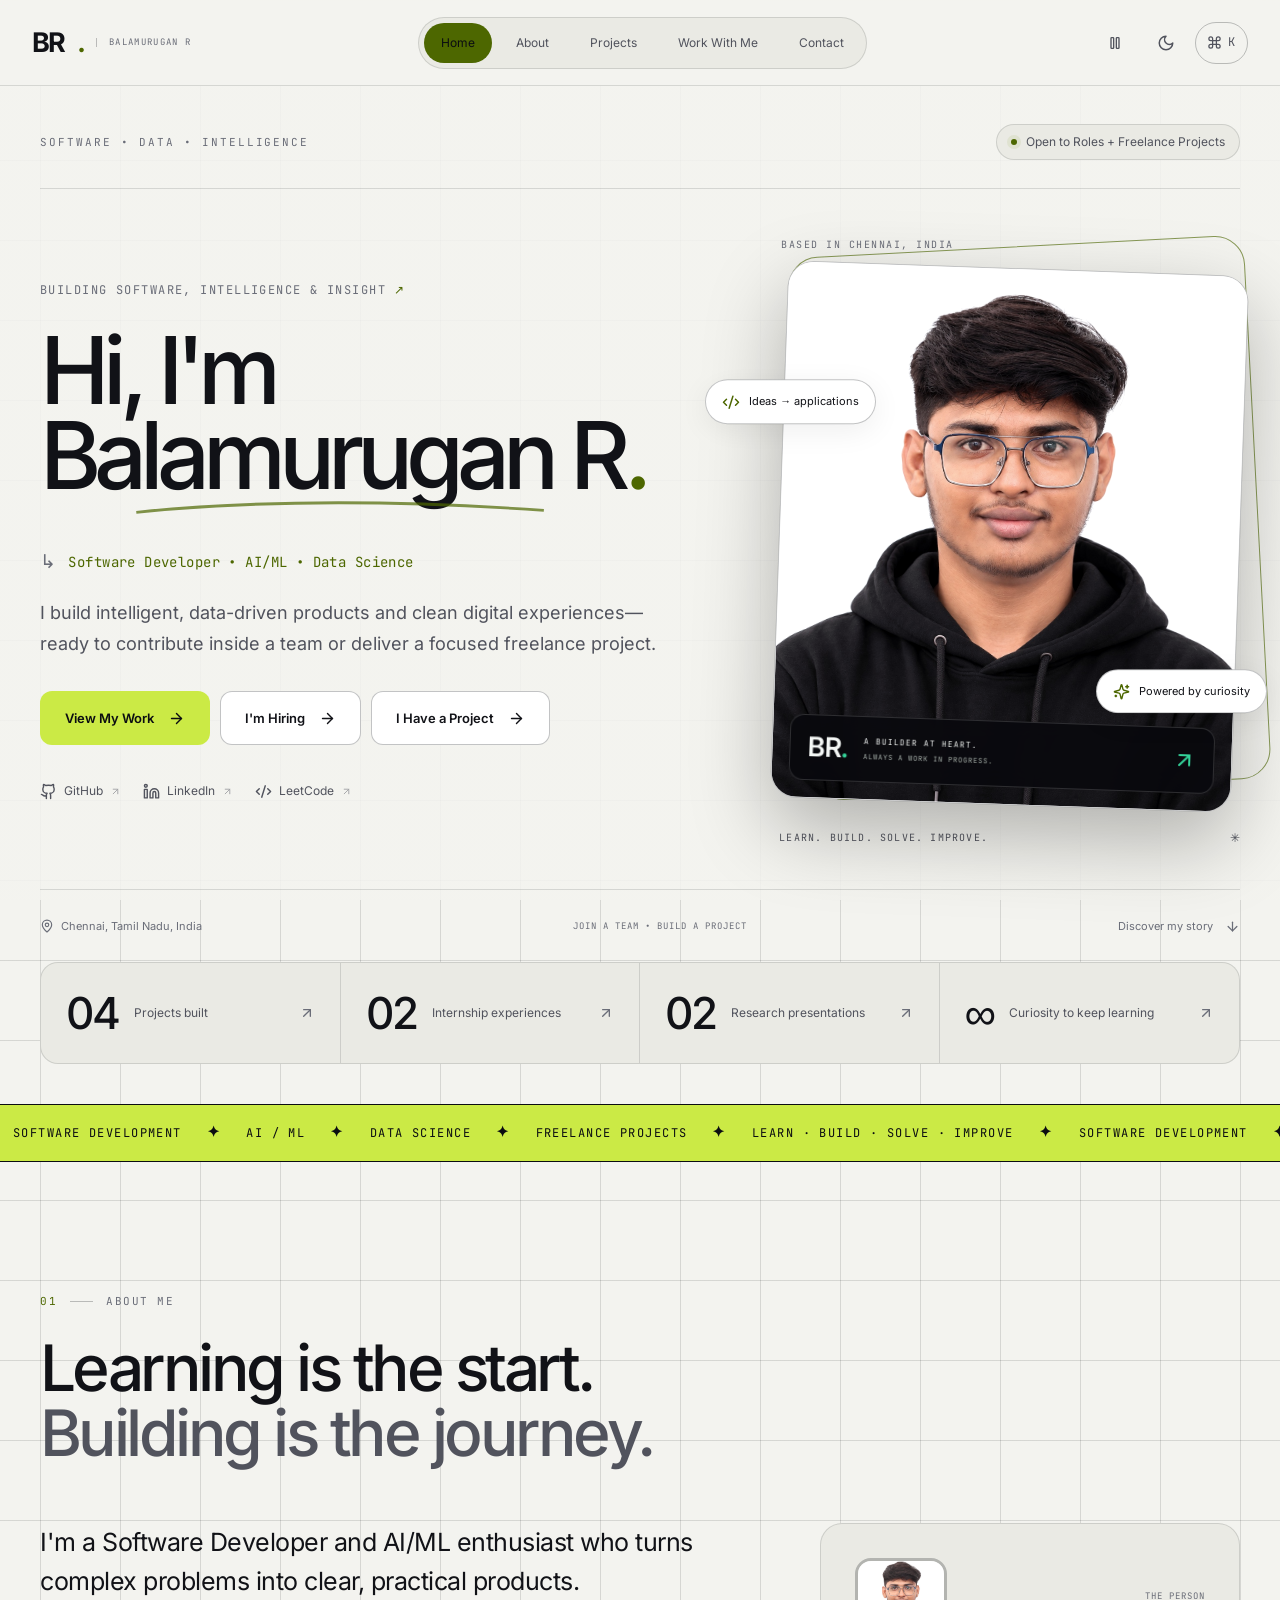
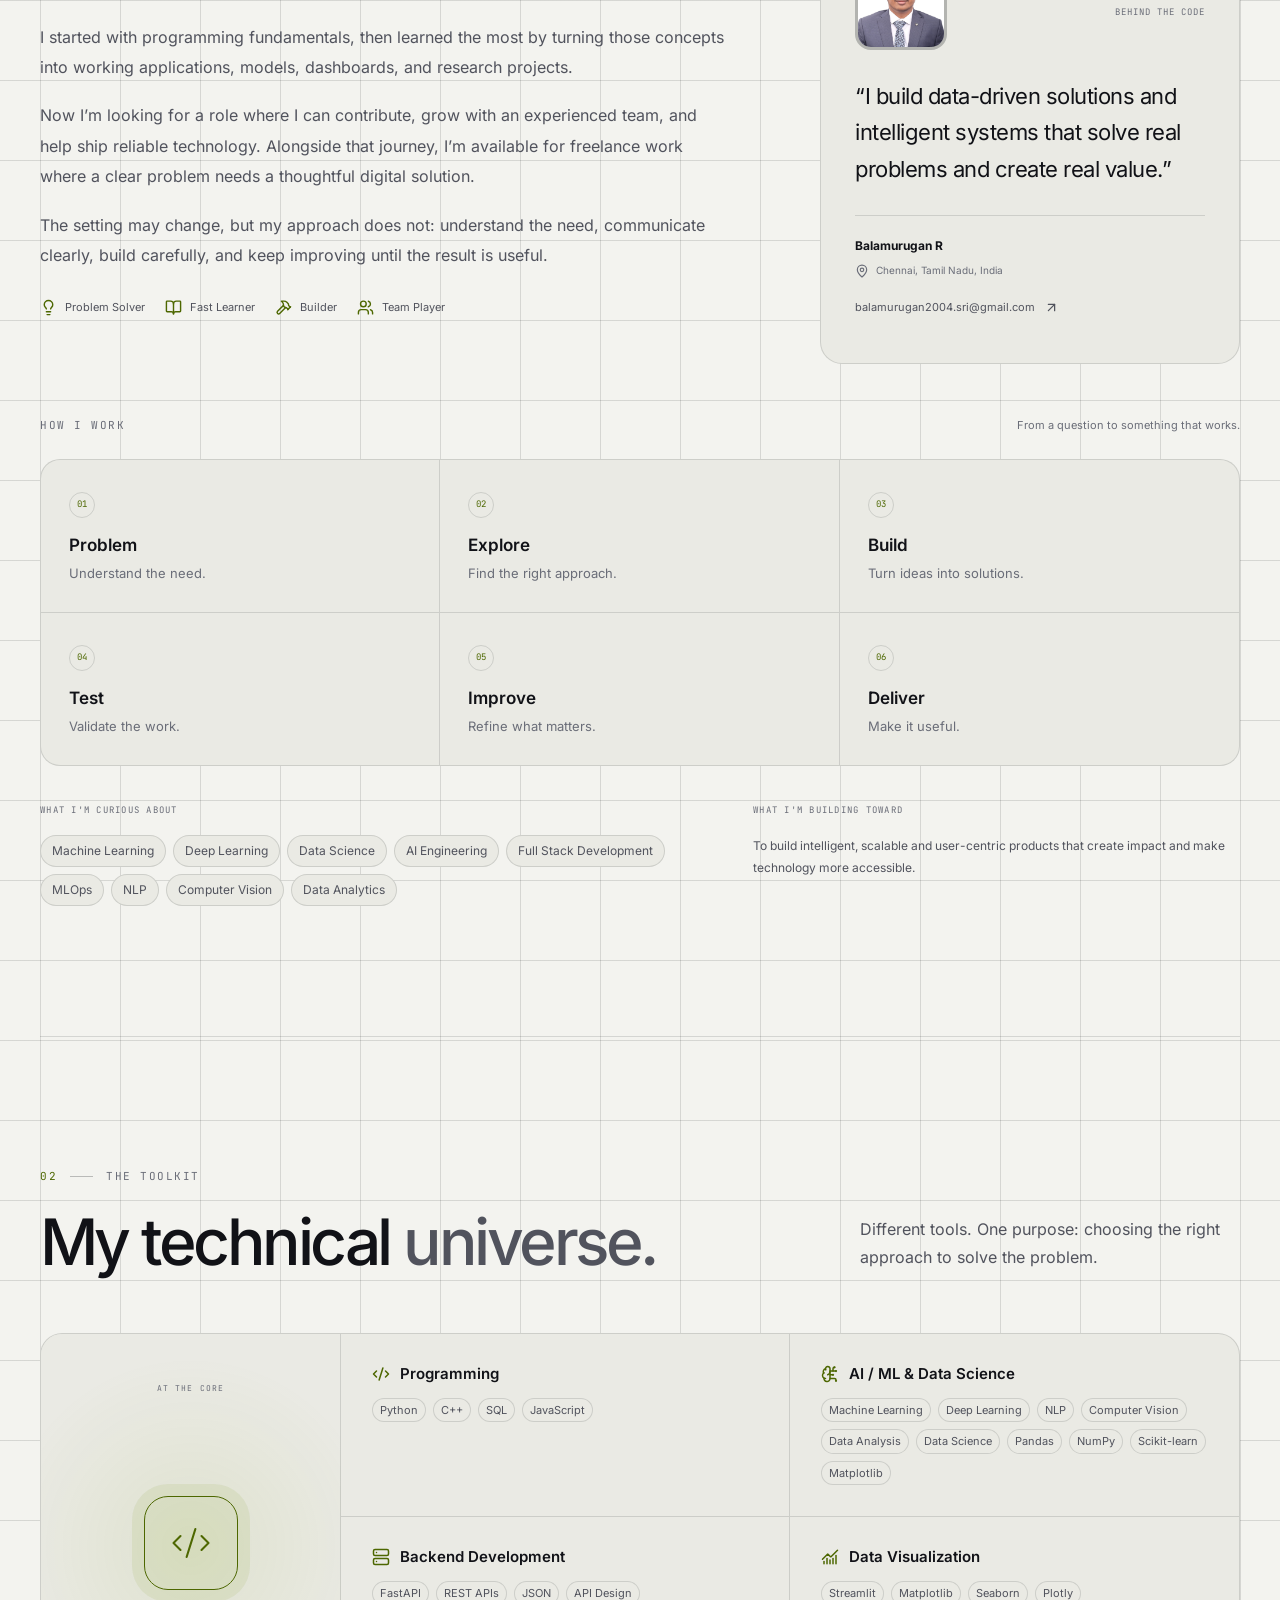
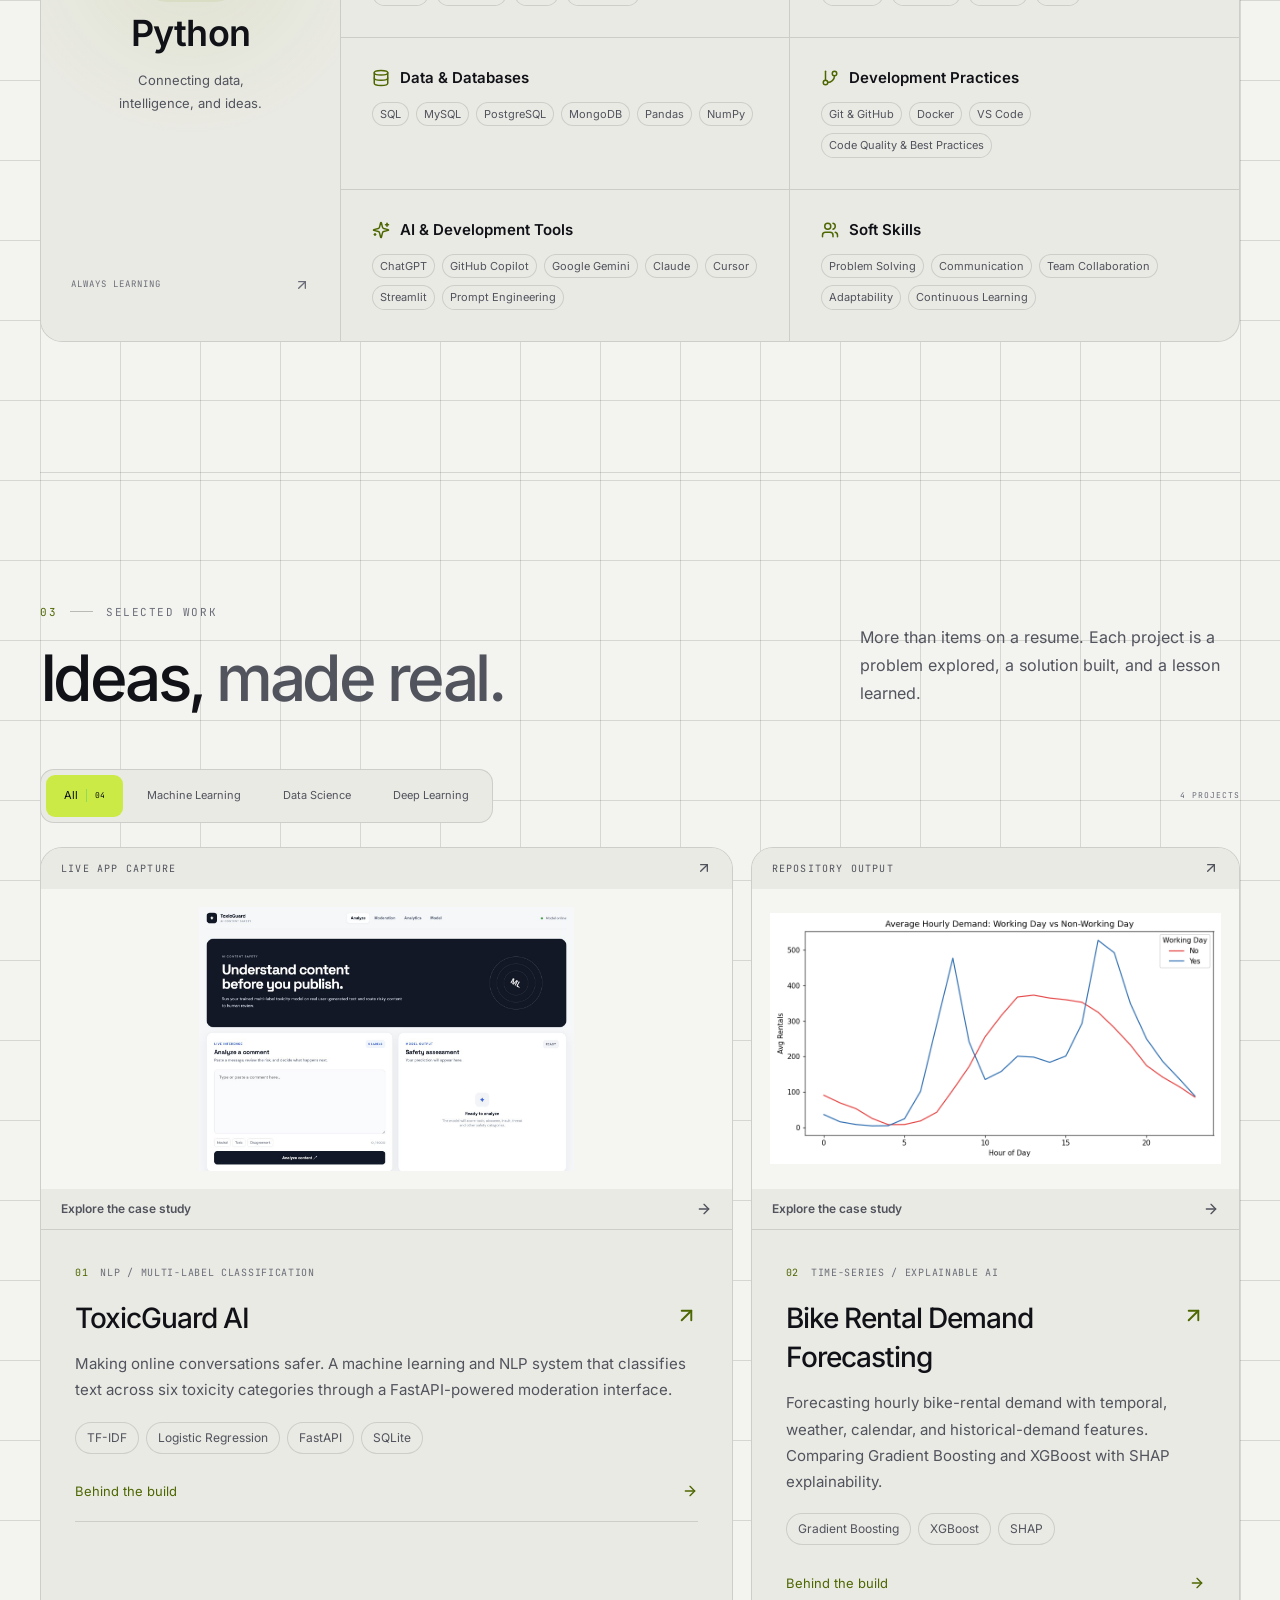
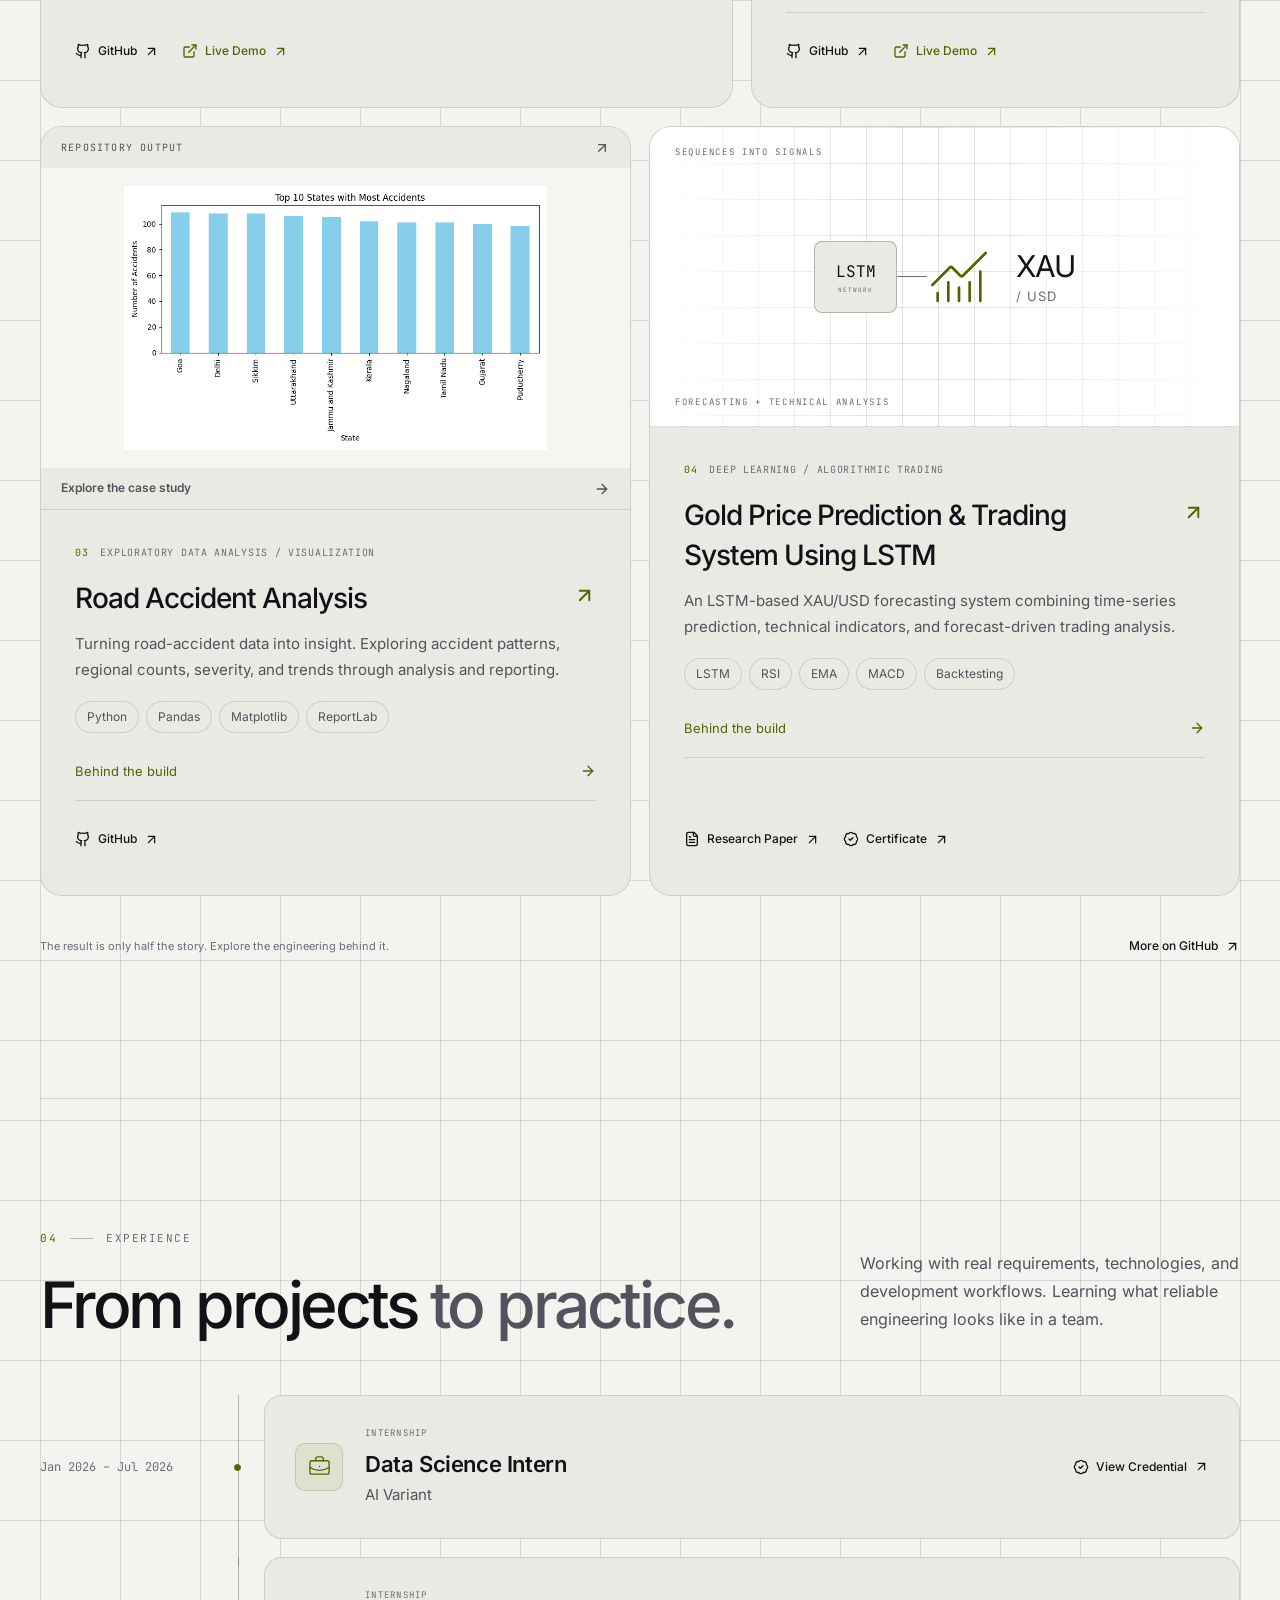
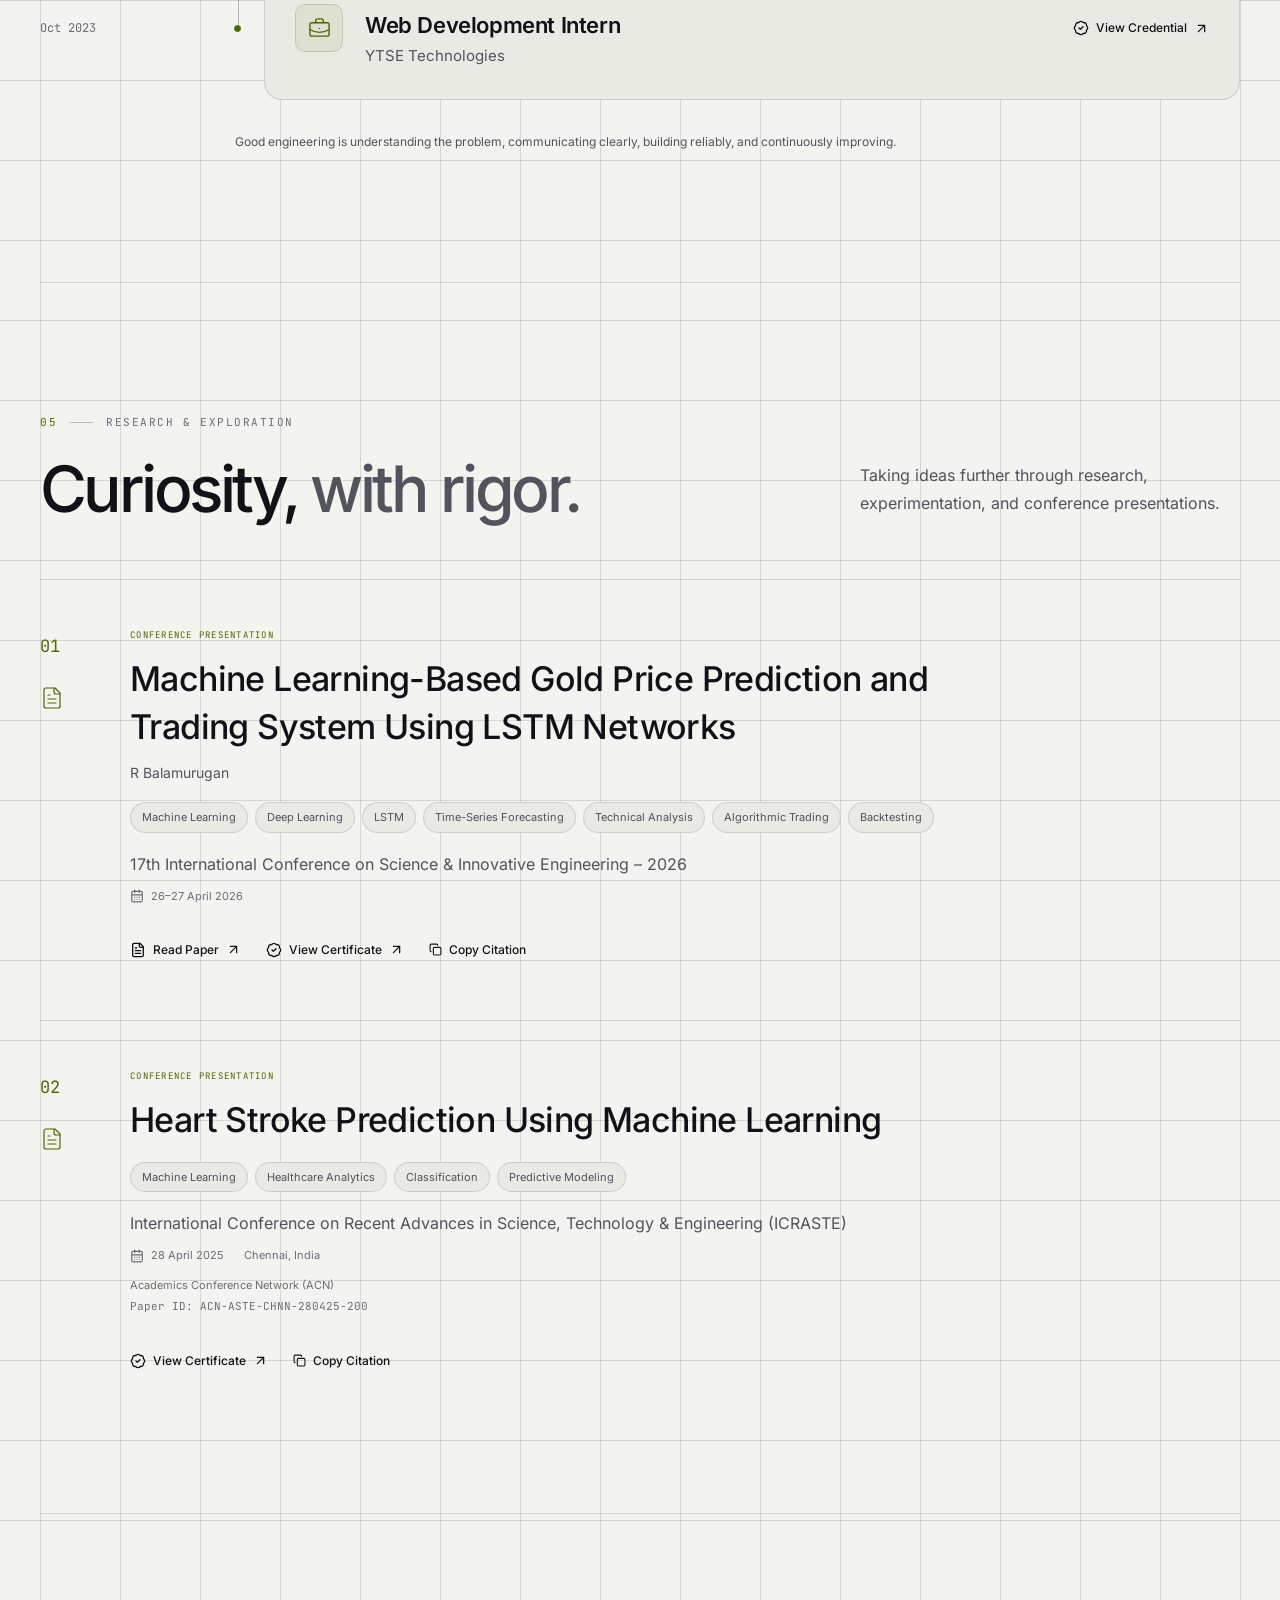
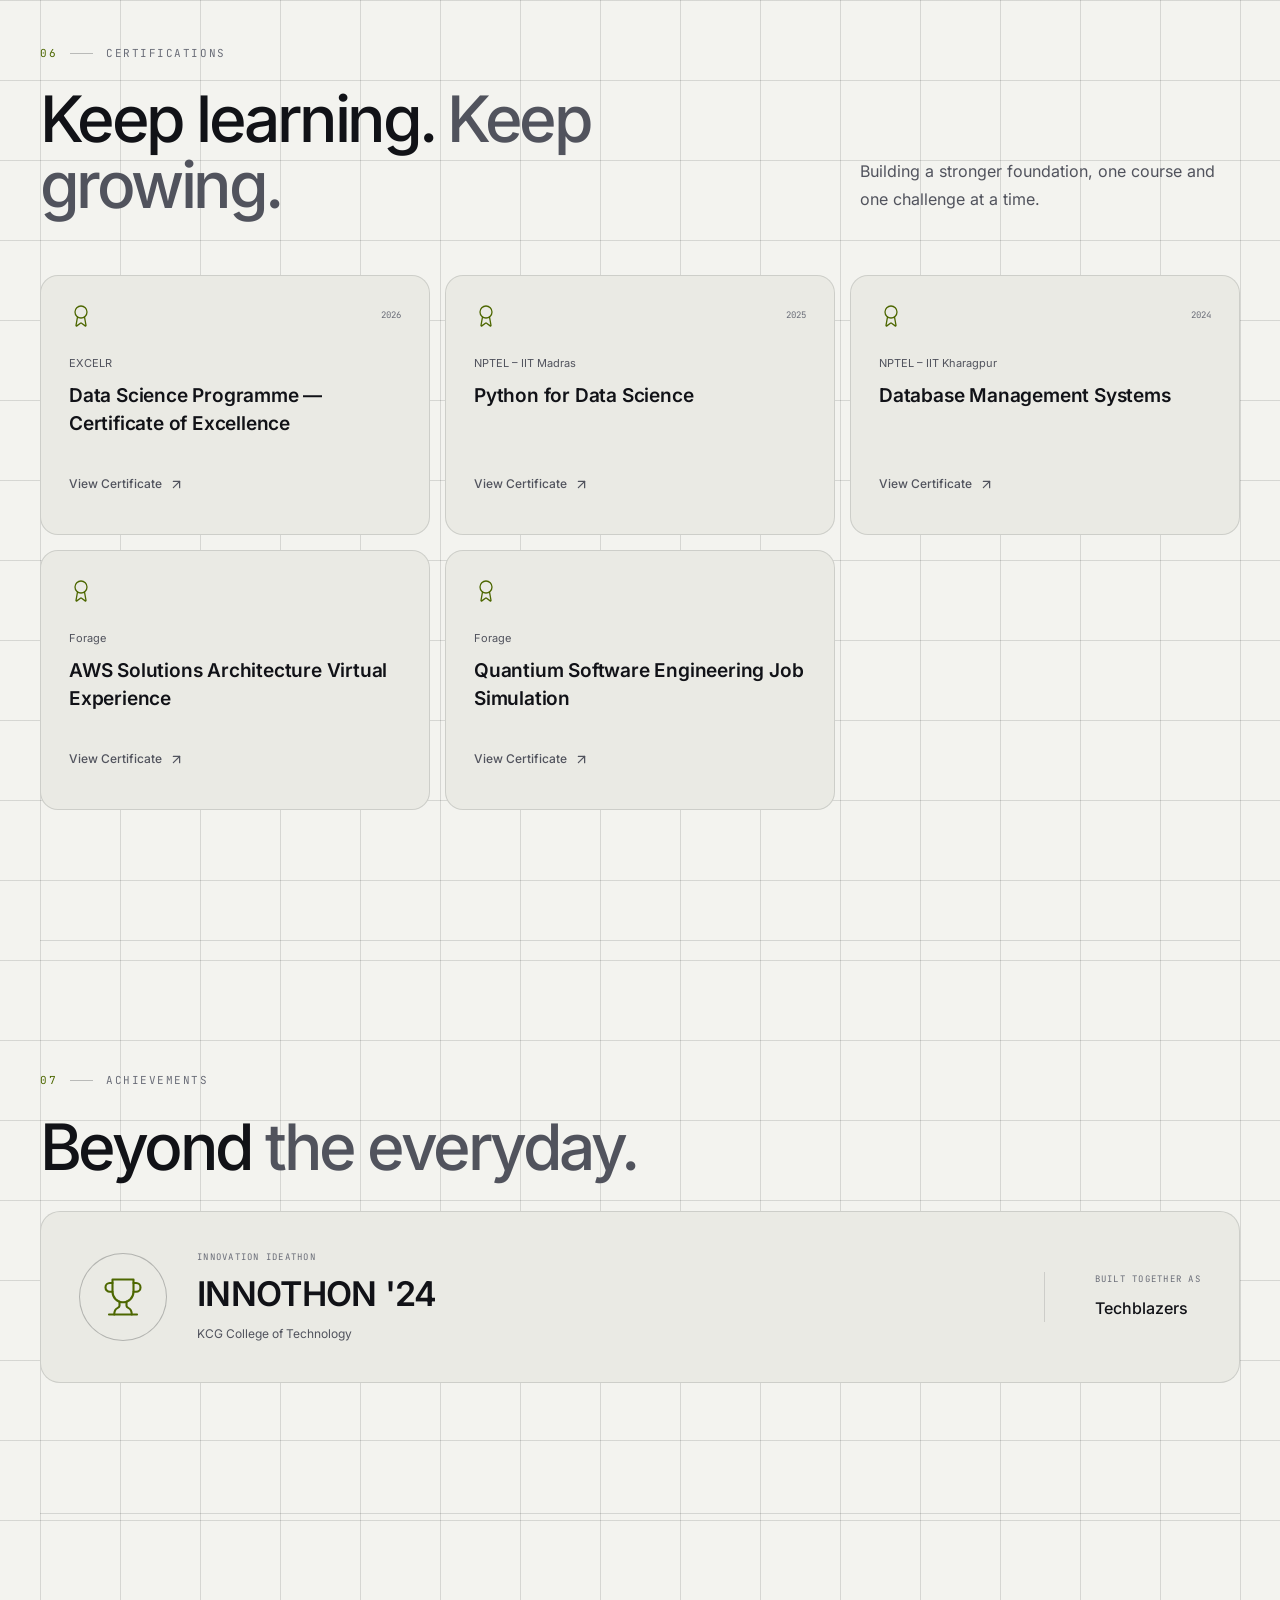
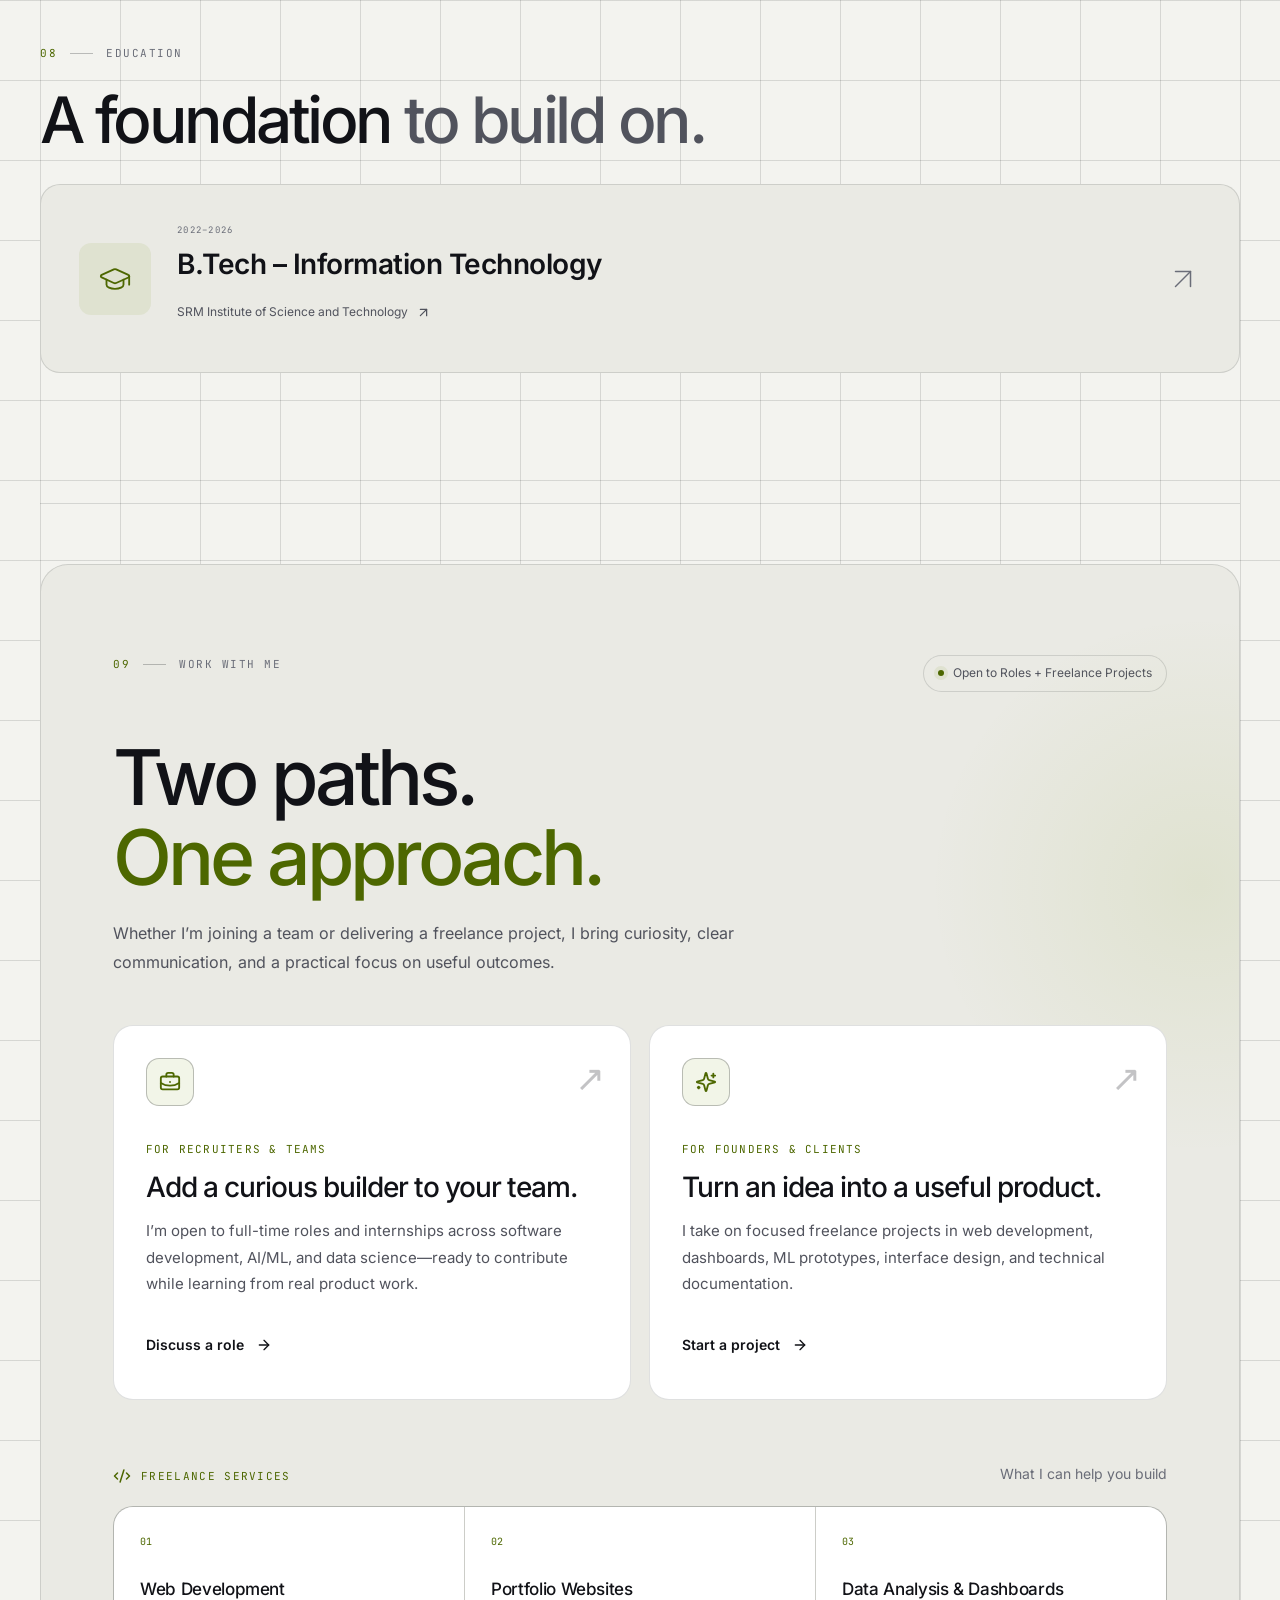
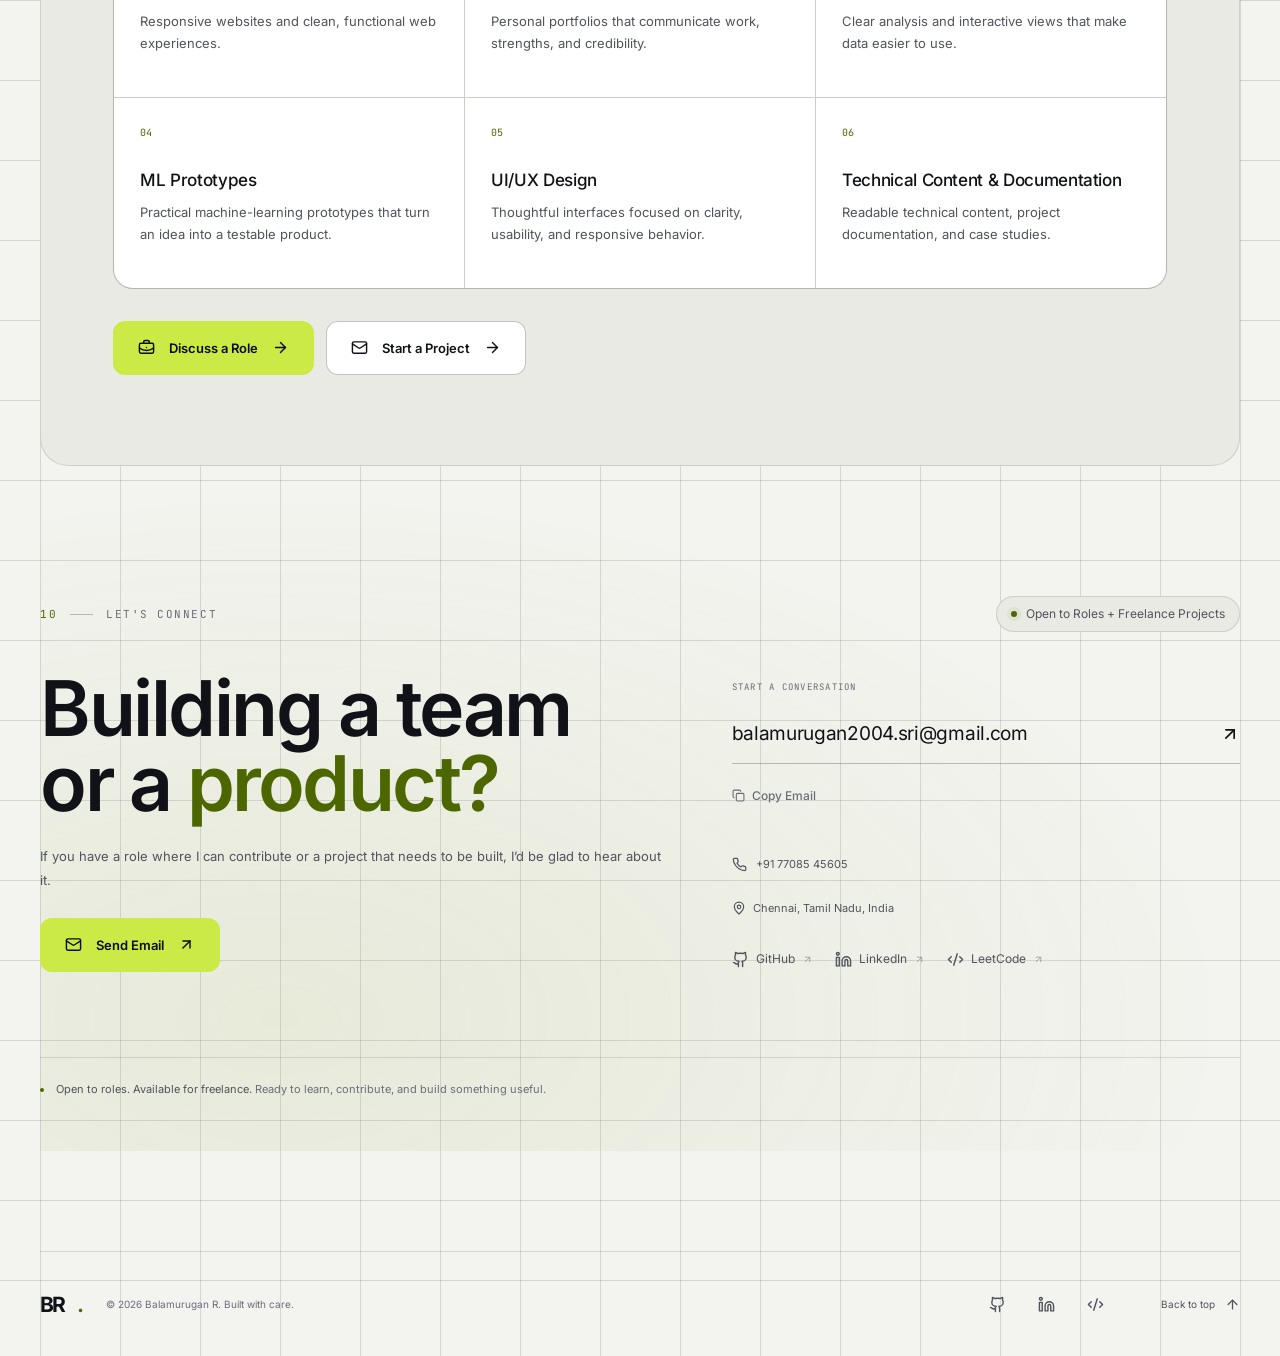
==== commit fbecd0e7: "Publish Google ownership verification" ====
--- a/index.html
+++ b/index.html
@@ -4,6 +4,7 @@
     <meta charset="UTF-8" />
     <meta name="viewport" content="width=device-width, initial-scale=1.0" />
     <meta name="theme-color" content="#08090d" />
+    <meta name="google-site-verification" content="Mwl4jrhkb737V0r_WZtp-v1iJzHImtiCg08t06TRjT8" />
     <meta name="description" content="Balamurugan Renganathan is a software developer and AI/ML enthusiast in Chennai building practical software, machine-learning, and data-science products." />
     <link rel="canonical" href="https://balamuruganr2004.github.io/" />
     <meta property="og:title" content="Balamurugan Renganathan | Software Developer & AI/ML" />
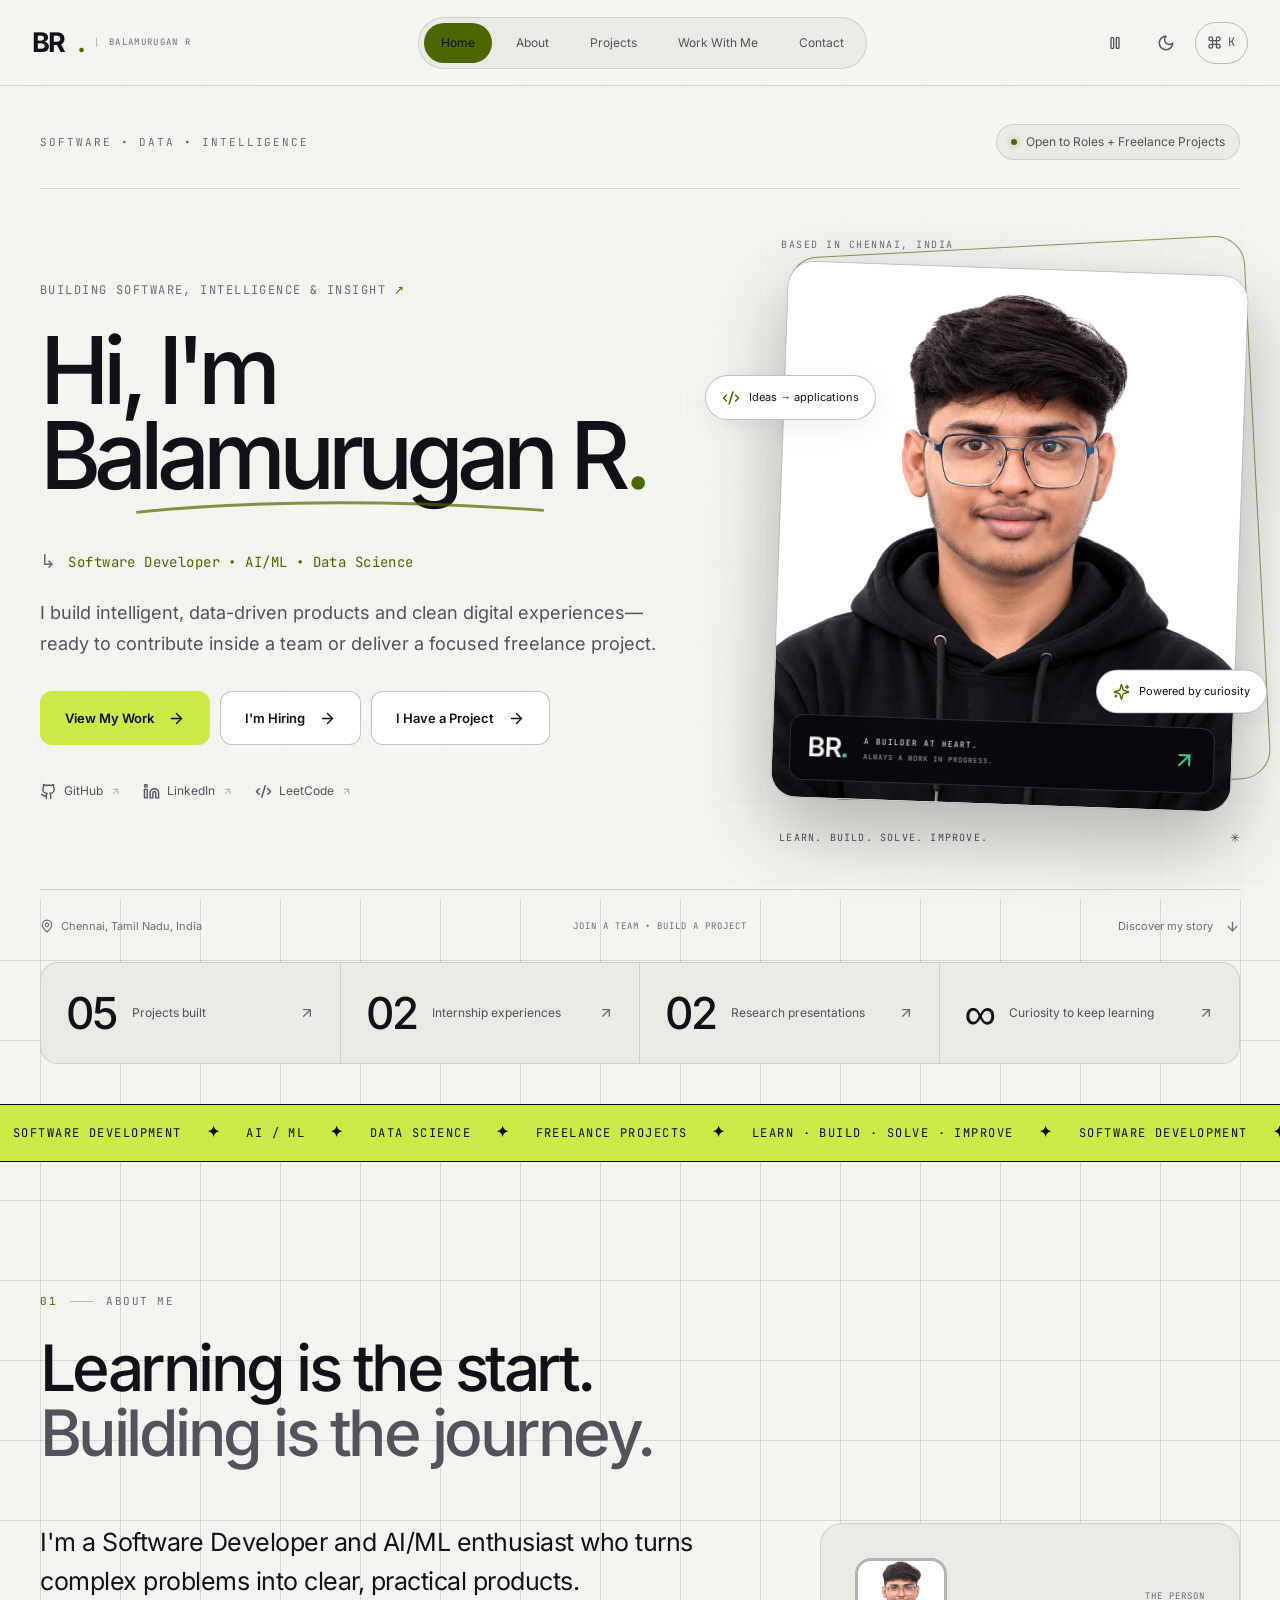
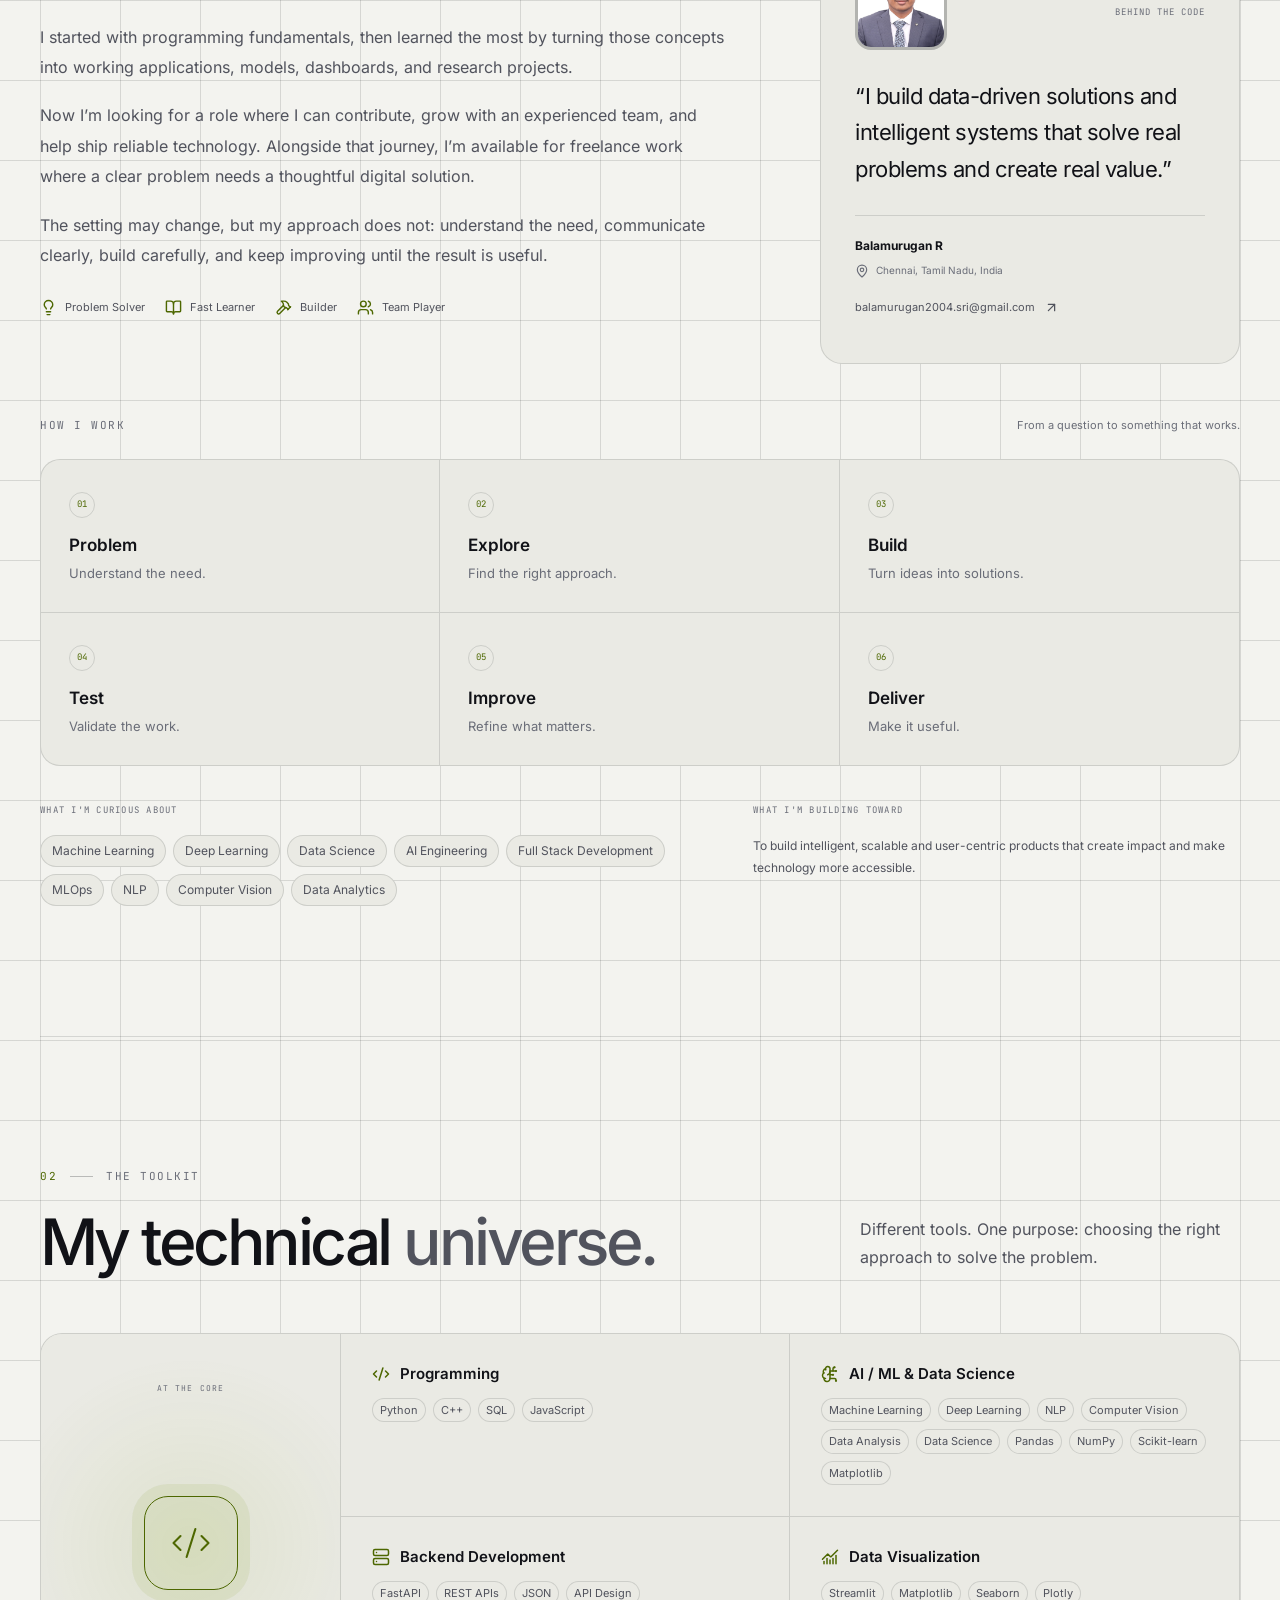
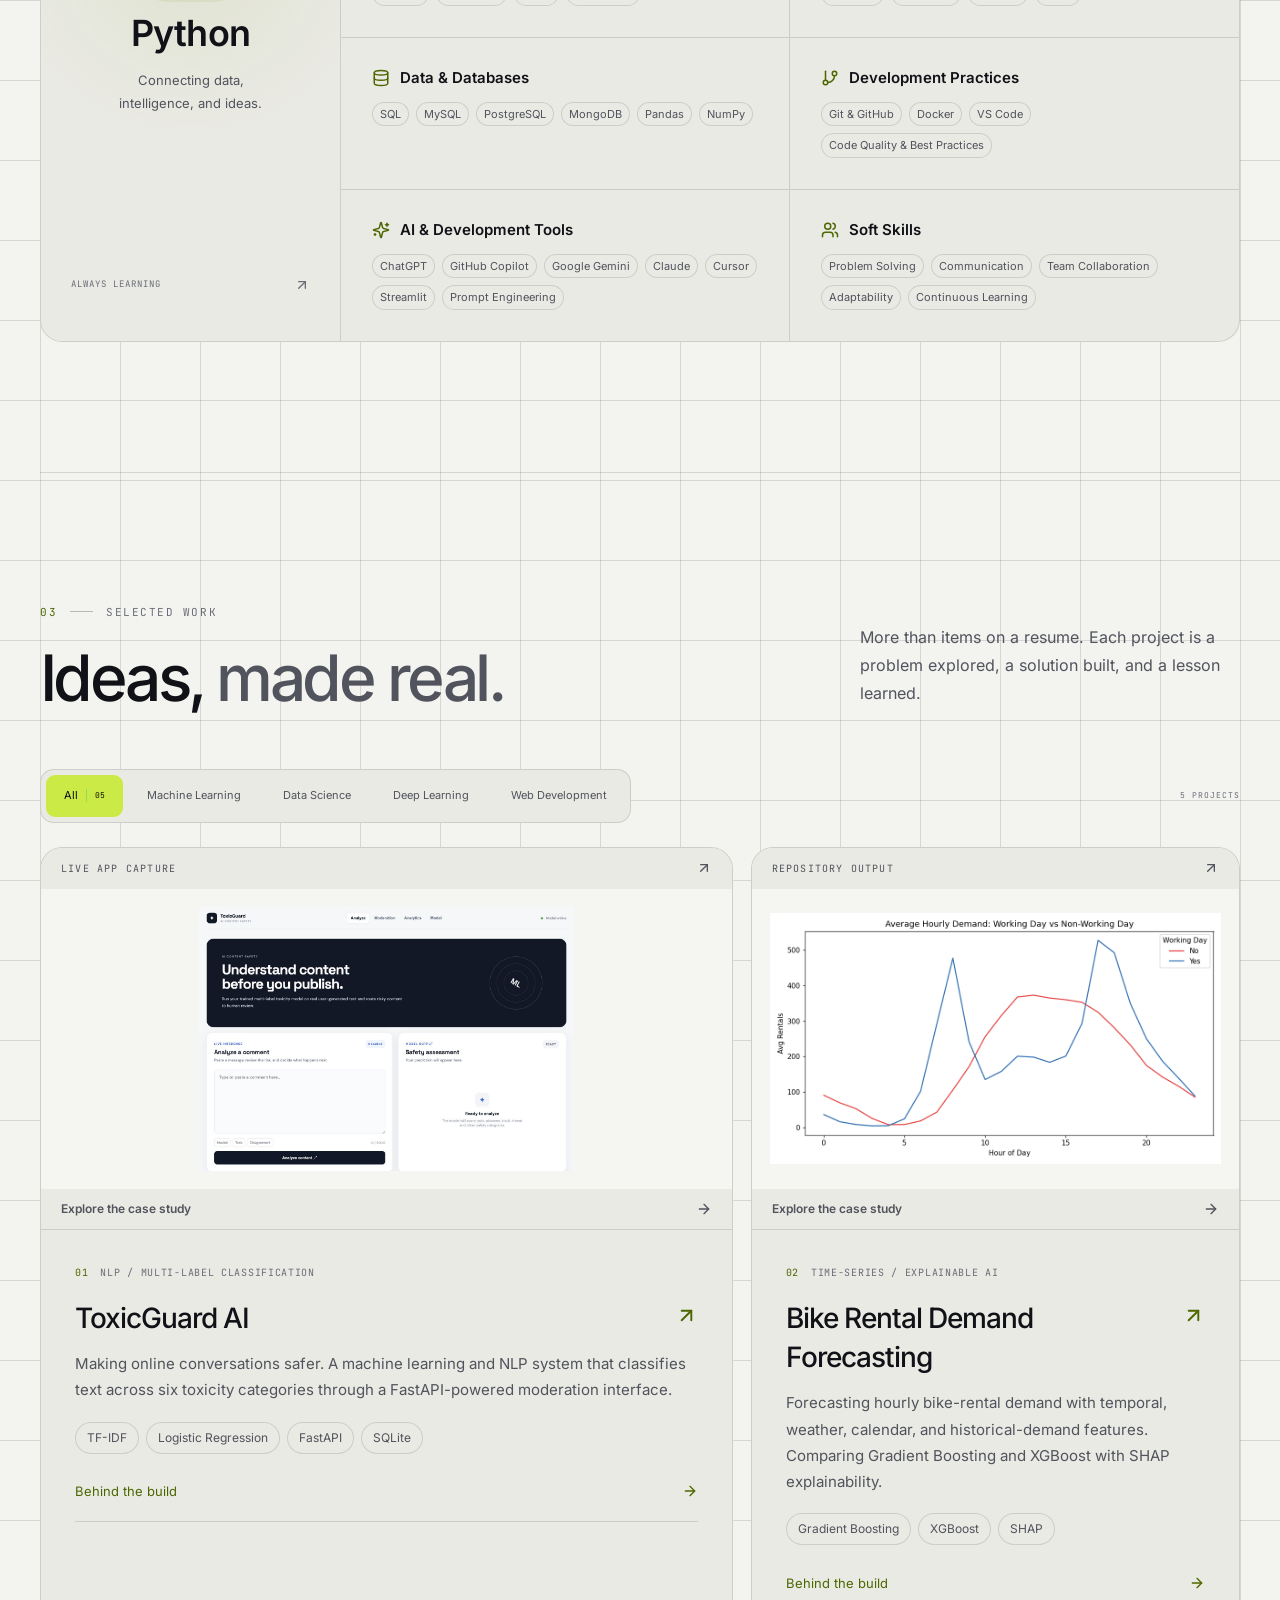
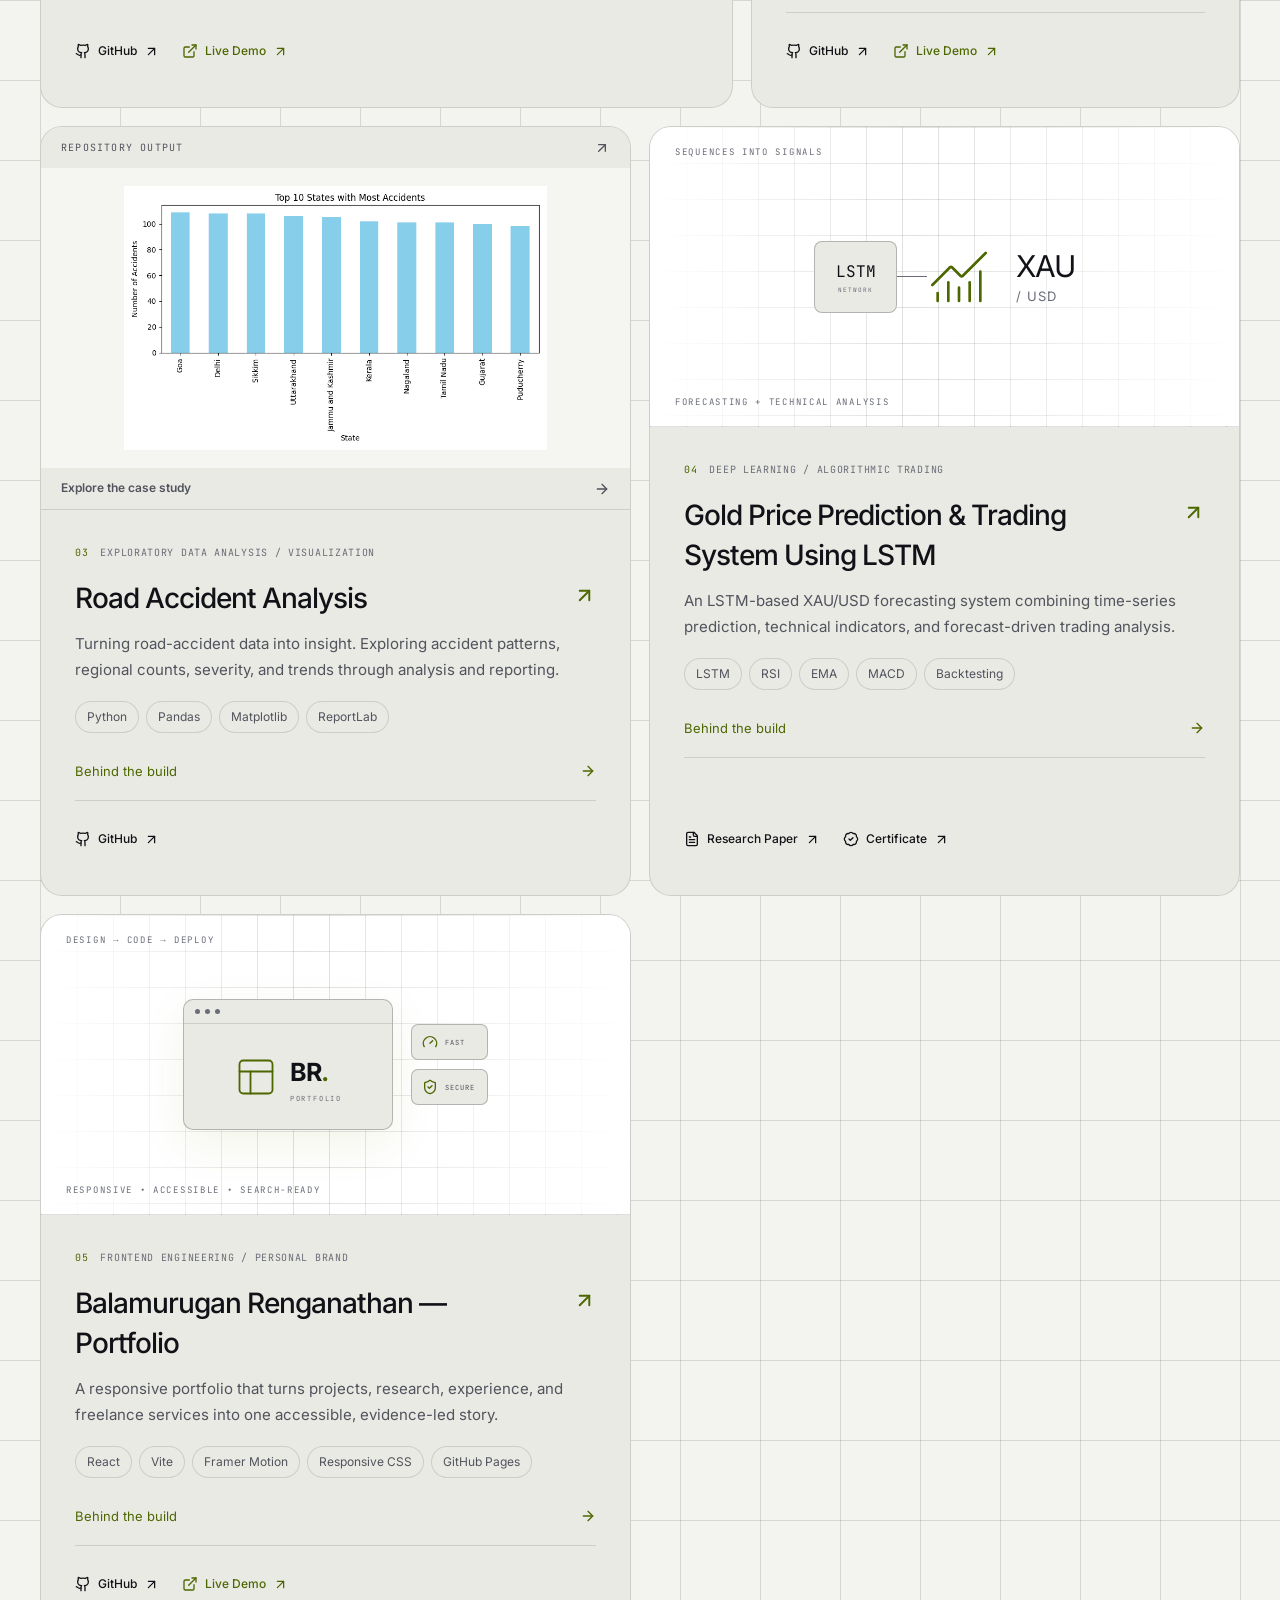
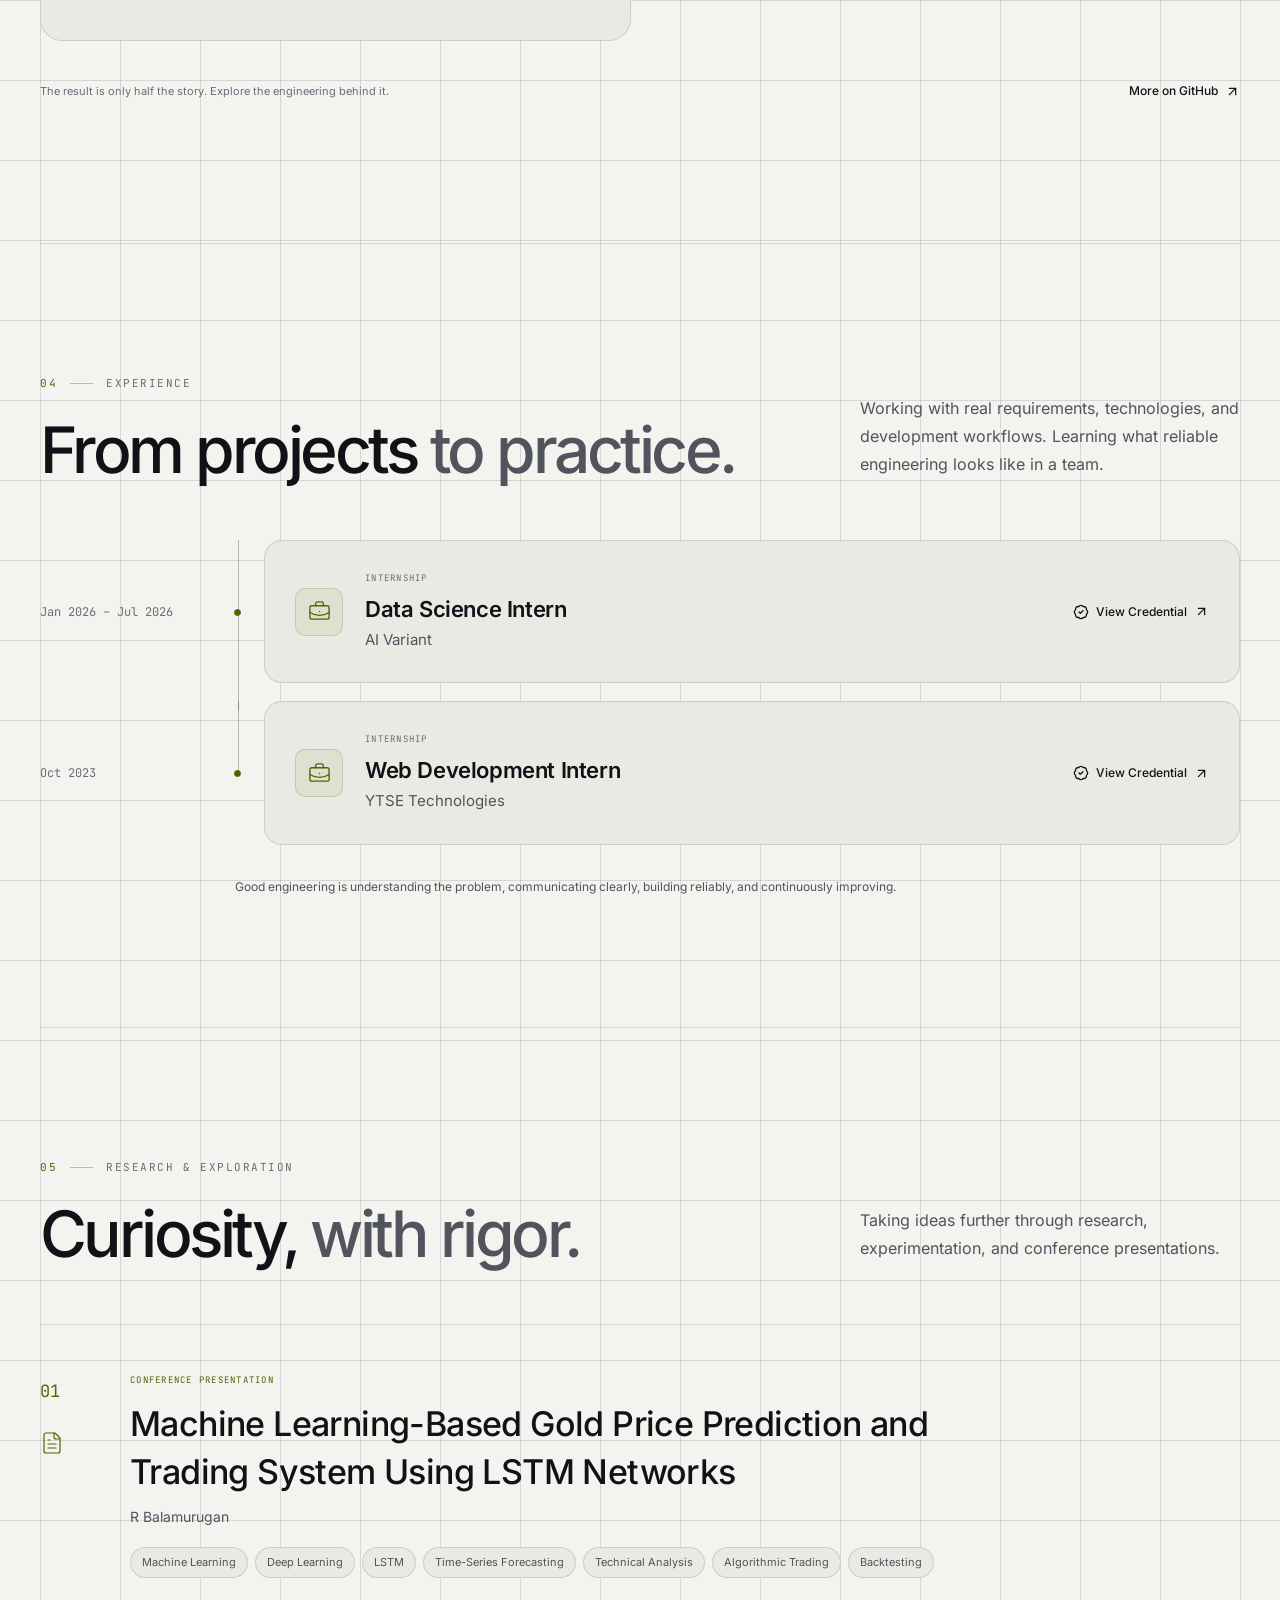
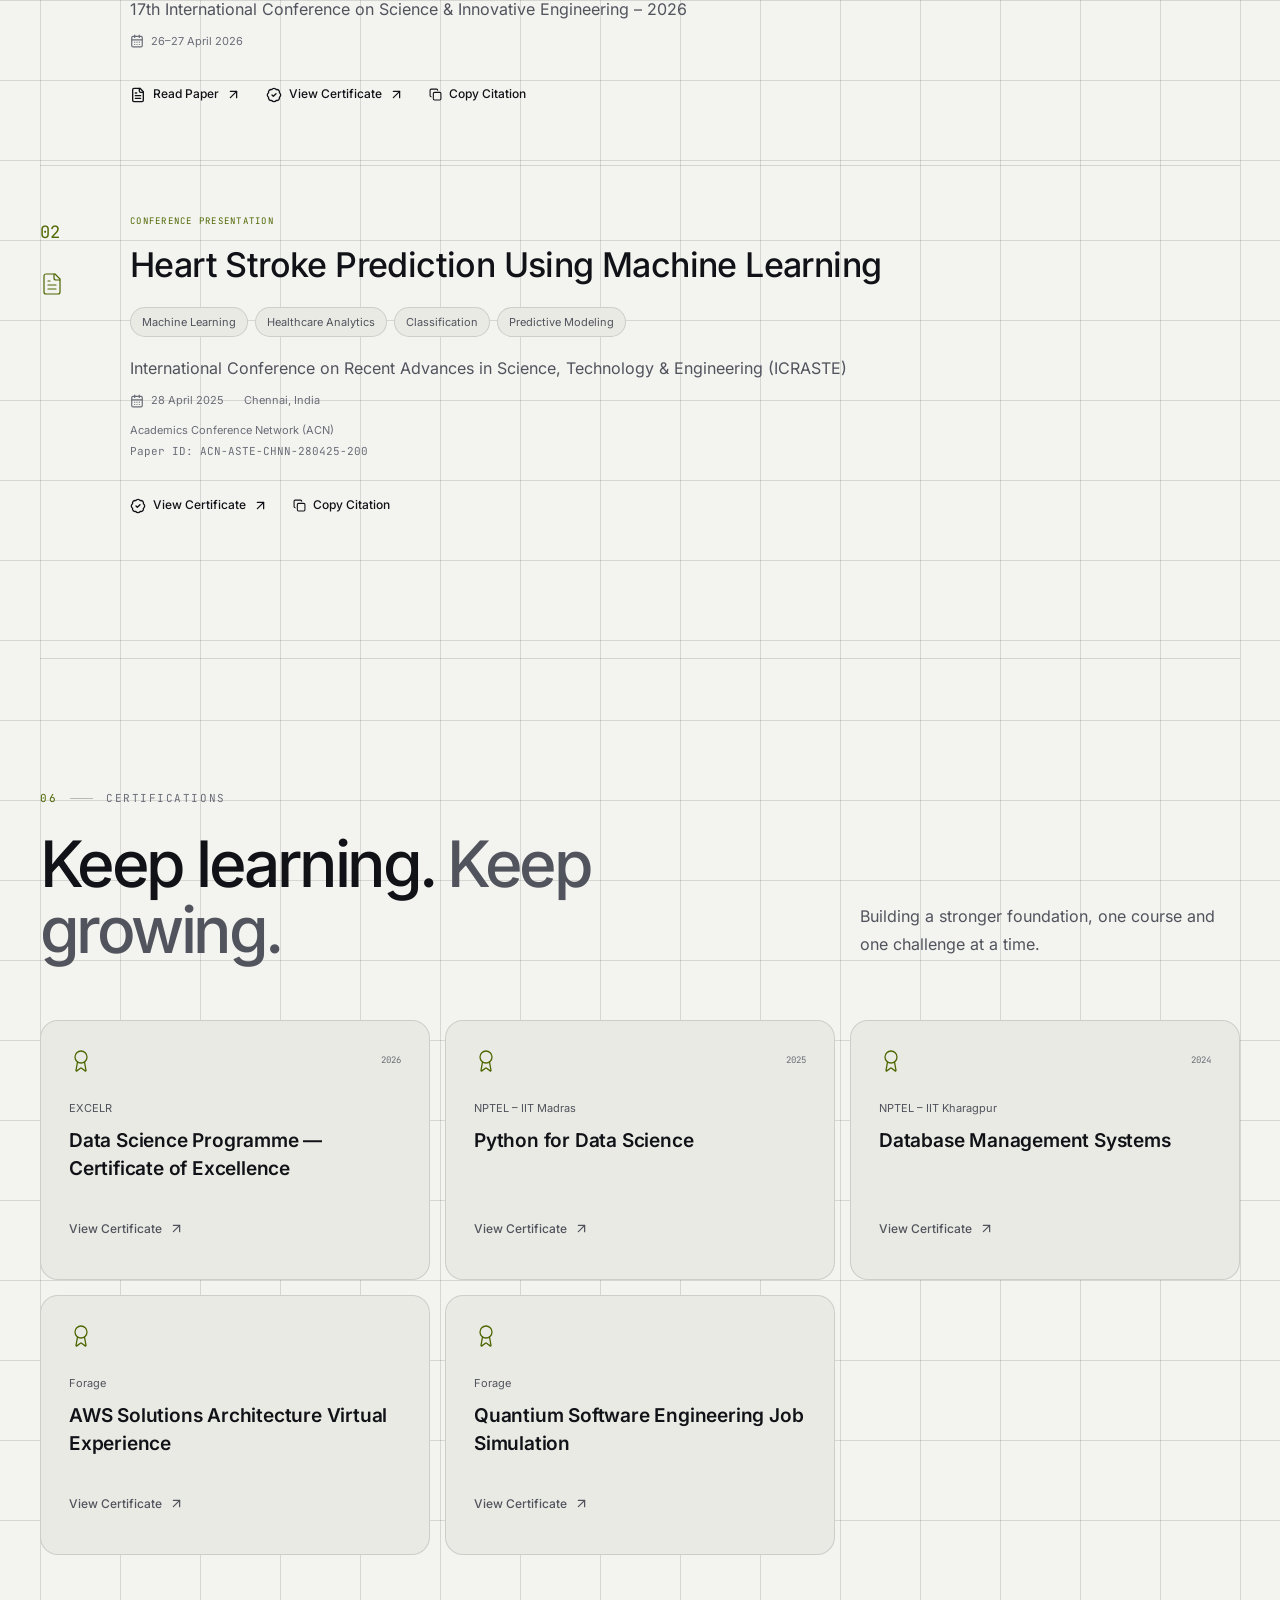
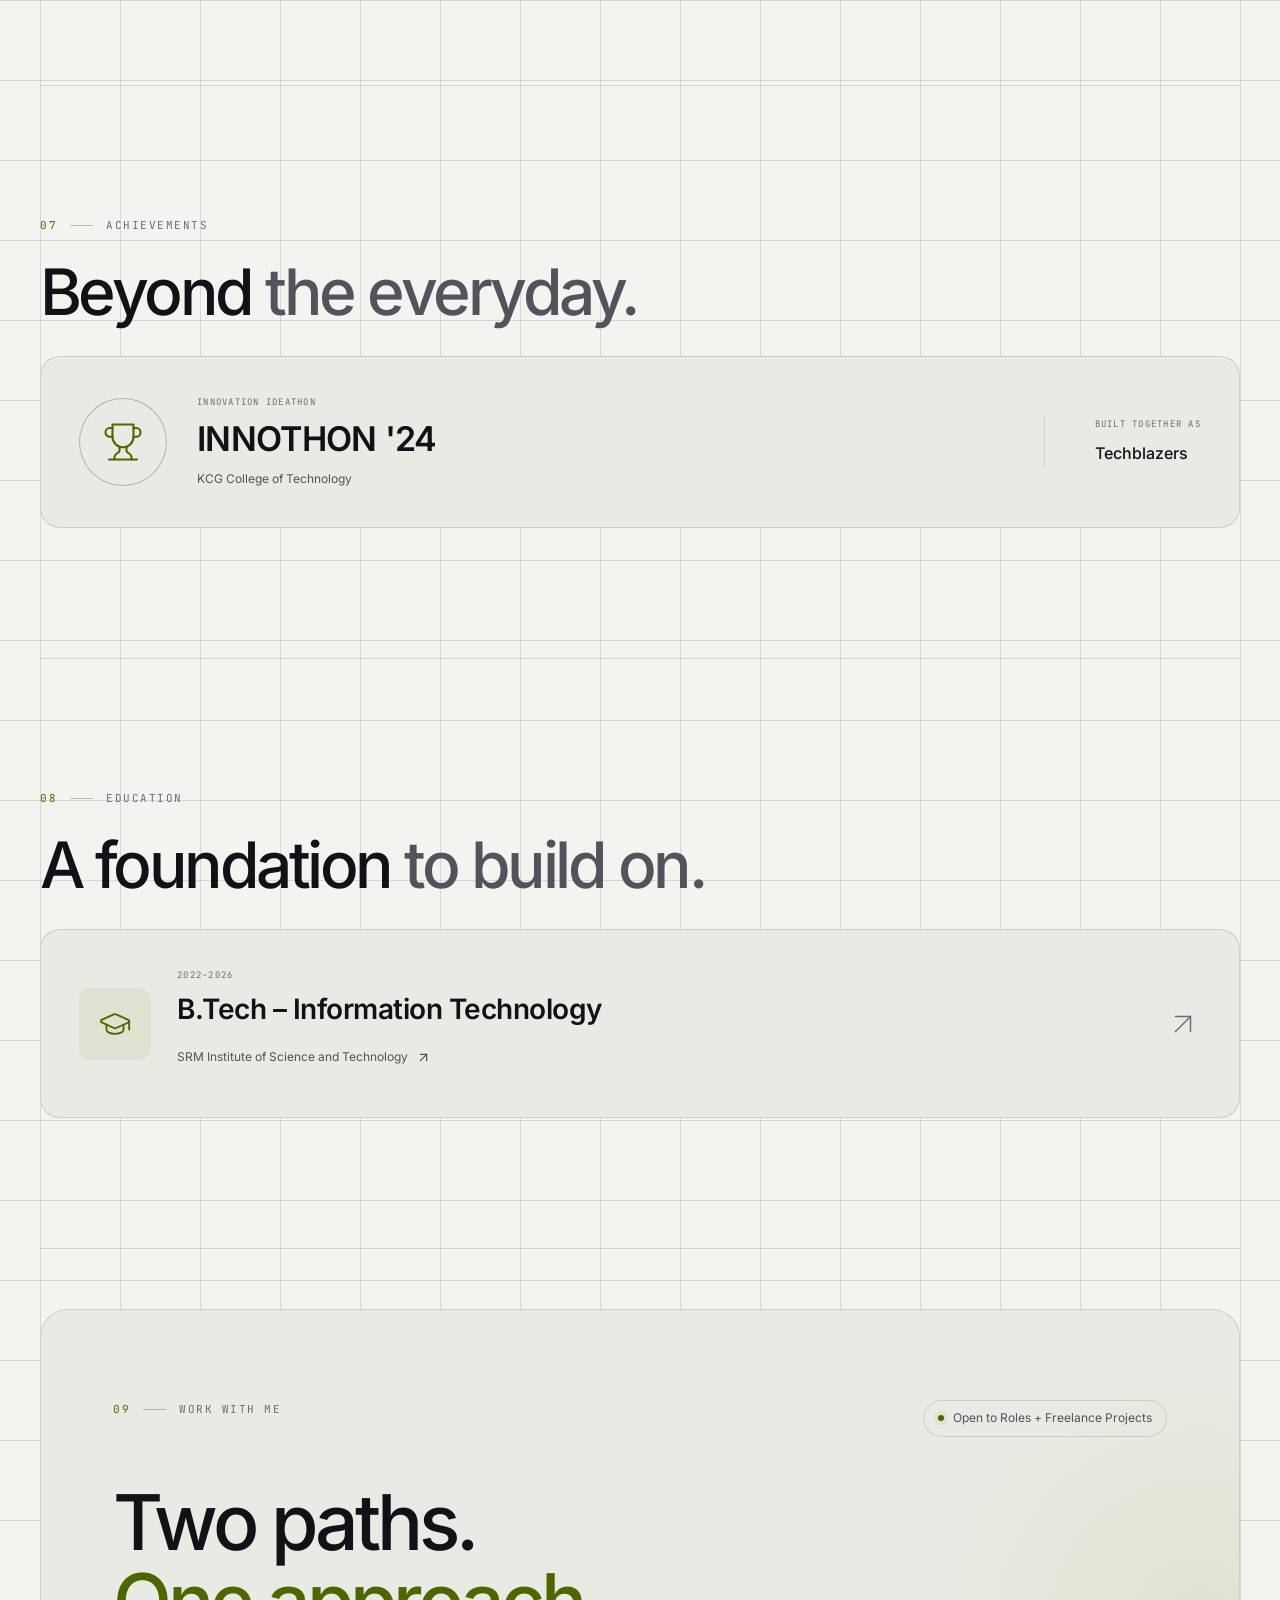
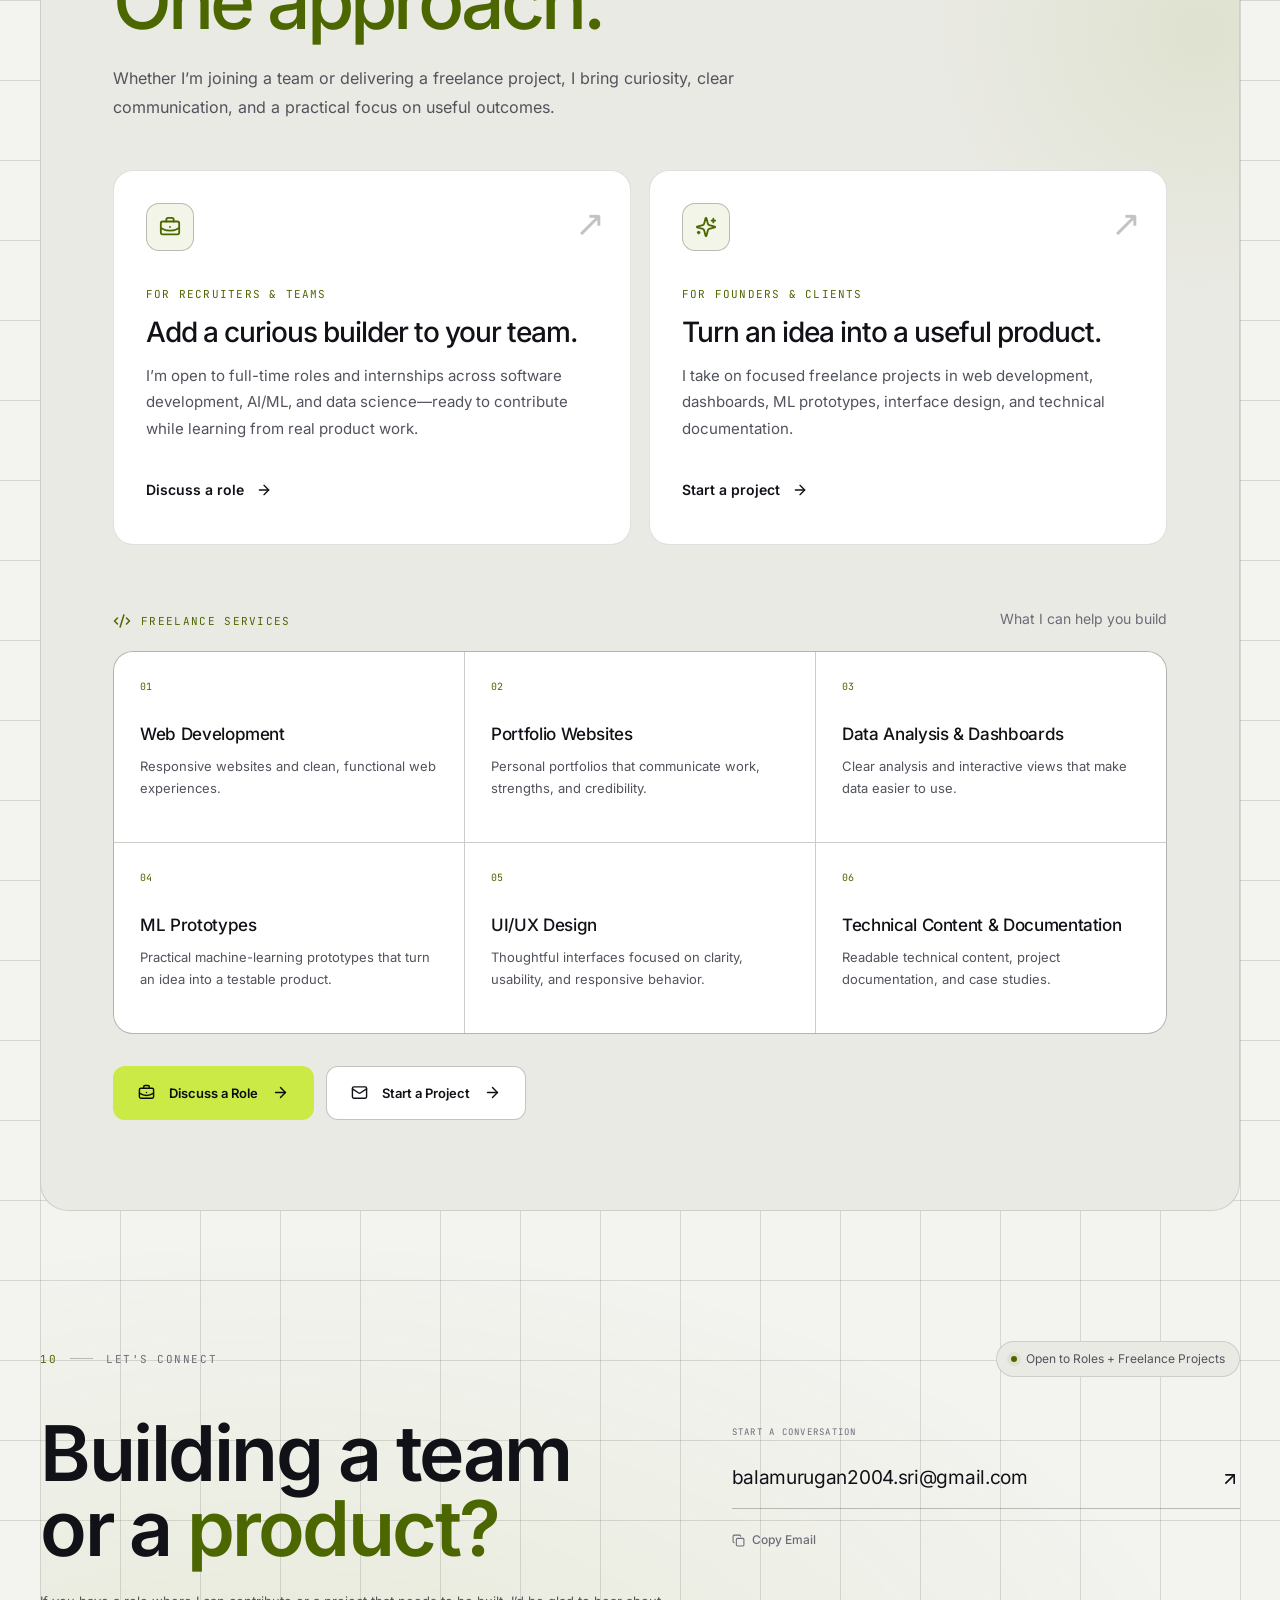
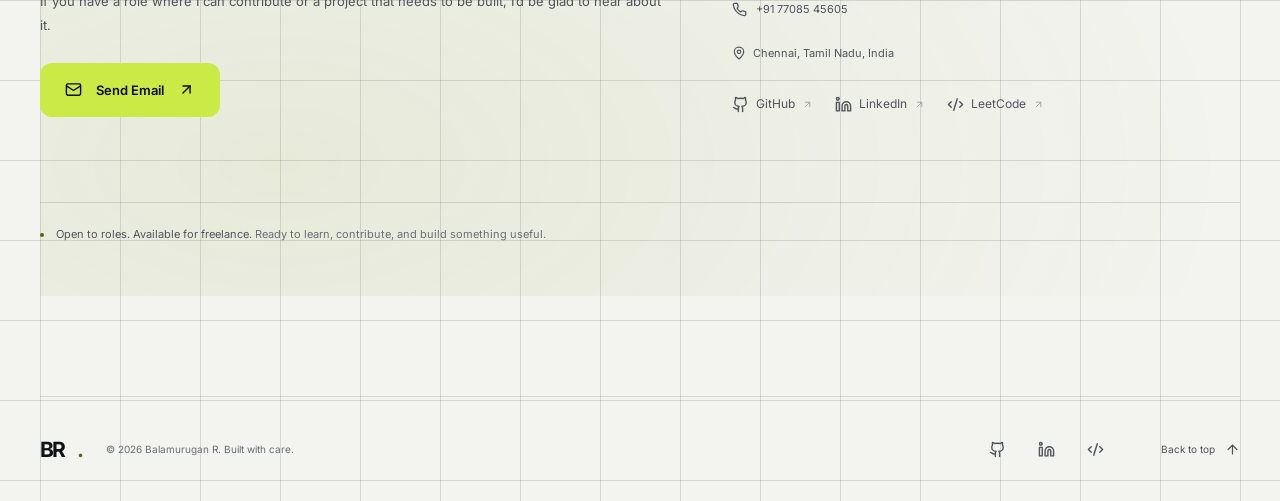
==== commit 901ba63a: "Add portfolio website case study" ====
--- a/index.html
+++ b/index.html
@@ -18,8 +18,8 @@
     <link rel="icon" type="image/svg+xml" href="/favicon.svg" />
     <title>Balamurugan Renganathan | Software Developer & AI/ML</title>
     <script src="/theme-init.js"></script>
-    <script type="module" crossorigin src="/assets/index-D4e2g8WY.js"></script>
-    <link rel="stylesheet" crossorigin href="/assets/index-BhXMlSN5.css">
+    <script type="module" crossorigin src="/assets/index-CyODZnA_.js"></script>
+    <link rel="stylesheet" crossorigin href="/assets/index-DCP1gsKk.css">
   </head>
   <body><div id="root"></div></body>
 </html>
--- a/assets/index-DCP1gsKk.css
+++ b/assets/index-DCP1gsKk.css
@@ -0,0 +1 @@
+@font-face{font-family:Inter;font-style:normal;font-display:swap;font-weight:400;src:url(/assets/inter-latin-400-normal-C38fXH4l.woff2) format("woff2"),url(/assets/inter-latin-400-normal-CyCys3Eg.woff) format("woff")}@font-face{font-family:Inter;font-style:normal;font-display:swap;font-weight:500;src:url(/assets/inter-latin-500-normal-Cerq10X2.woff2) format("woff2"),url(/assets/inter-latin-500-normal-BL9OpVg8.woff) format("woff")}@font-face{font-family:Inter;font-style:normal;font-display:swap;font-weight:600;src:url(/assets/inter-latin-600-normal-LgqL8muc.woff2) format("woff2"),url(/assets/inter-latin-600-normal-CiBQ2DWP.woff) format("woff")}@font-face{font-family:Inter;font-style:normal;font-display:swap;font-weight:700;src:url(/assets/inter-latin-700-normal-Yt3aPRUw.woff2) format("woff2"),url(/assets/inter-latin-700-normal-BLAVimhd.woff) format("woff")}@font-face{font-family:JetBrains Mono;font-style:normal;font-display:swap;font-weight:400;src:url(/assets/jetbrains-mono-latin-400-normal-V6pRDFza.woff2) format("woff2"),url(/assets/jetbrains-mono-latin-400-normal-6-qcROiO.woff) format("woff")}/*! tailwindcss v4.3.3 | MIT License | https://tailwindcss.com */@layer properties{@supports (((-webkit-hyphens:none)) and (not (margin-trim:inline))) or ((-moz-orient:inline) and (not (color:rgb(from red r g b)))){*,:before,:after,::backdrop{--tw-rotate-x:initial;--tw-rotate-y:initial;--tw-rotate-z:initial;--tw-skew-x:initial;--tw-skew-y:initial;--tw-border-style:solid;--tw-blur:initial;--tw-brightness:initial;--tw-contrast:initial;--tw-grayscale:initial;--tw-hue-rotate:initial;--tw-invert:initial;--tw-opacity:initial;--tw-saturate:initial;--tw-sepia:initial;--tw-drop-shadow:initial;--tw-drop-shadow-color:initial;--tw-drop-shadow-alpha:100%;--tw-drop-shadow-size:initial;--tw-backdrop-blur:initial;--tw-backdrop-brightness:initial;--tw-backdrop-contrast:initial;--tw-backdrop-grayscale:initial;--tw-backdrop-hue-rotate:initial;--tw-backdrop-invert:initial;--tw-backdrop-opacity:initial;--tw-backdrop-saturate:initial;--tw-backdrop-sepia:initial}}}@layer theme{:root,:host{--font-sans:"Inter", sans-serif;--font-mono:"JetBrains Mono", monospace;--default-transition-duration:.15s;--default-transition-timing-function:cubic-bezier(.4, 0, .2, 1);--default-font-family:var(--font-sans);--default-mono-font-family:var(--font-mono)}}@layer base{*,:after,:before,::backdrop{box-sizing:border-box;border:0 solid;margin:0;padding:0}::file-selector-button{box-sizing:border-box;border:0 solid;margin:0;padding:0}html,:host{-webkit-text-size-adjust:100%;-moz-tab-size:4;tab-size:4;line-height:1.5;font-family:var(--default-font-family,-apple-system, BlinkMacSystemFont, "Segoe UI", Roboto, "Helvetica Neue", "Noto Sans", Arial, sans-serif, "Apple Color Emoji", "Segoe UI Emoji", "Segoe UI Symbol", "Noto Color Emoji");font-feature-settings:var(--default-font-feature-settings,normal);font-variation-settings:var(--default-font-variation-settings,normal);-webkit-tap-highlight-color:transparent}hr{height:0;color:inherit;border-top-width:1px}abbr:where([title]){-webkit-text-decoration:underline dotted;text-decoration:underline dotted}h1,h2,h3,h4,h5,h6{font-size:inherit;font-weight:inherit}a{color:inherit;-webkit-text-decoration:inherit;text-decoration:inherit}b,strong{font-weight:bolder}code,kbd,samp,pre{font-family:var(--default-mono-font-family,ui-monospace, SFMono-Regular, Menlo, Monaco, Consolas, "Liberation Mono", "Courier New", monospace);font-feature-settings:var(--default-mono-font-feature-settings,normal);font-variation-settings:var(--default-mono-font-variation-settings,normal);font-size:1em}small{font-size:80%}sub,sup{vertical-align:baseline;font-size:75%;line-height:0;position:relative}sub{bottom:-.25em}sup{top:-.5em}table{text-indent:0;border-color:inherit;border-collapse:collapse}:-moz-focusring:where(:not(iframe)){outline:auto}progress{vertical-align:baseline}summary{display:list-item}ol,ul,menu{list-style:none}img,svg,video,canvas,audio,iframe,embed,object{vertical-align:middle;display:block}img,video{max-width:100%;height:auto}button,input,select,optgroup,textarea{font:inherit;font-feature-settings:inherit;font-variation-settings:inherit;letter-spacing:inherit;color:inherit;opacity:1;background-color:#0000;border-radius:0}::file-selector-button{font:inherit;font-feature-settings:inherit;font-variation-settings:inherit;letter-spacing:inherit;color:inherit;opacity:1;background-color:#0000;border-radius:0}:where(select:is([multiple],[size])) optgroup{font-weight:bolder}:where(select:is([multiple],[size])) optgroup option{padding-inline-start:20px}::file-selector-button{margin-inline-end:4px}::placeholder{opacity:1}@supports (not ((-webkit-appearance:-apple-pay-button))) or (contain-intrinsic-size:1px){::placeholder{color:currentColor}@supports (color:color-mix(in lab,red,red)){::placeholder{color:color-mix(in oklab,currentcolor 50%,transparent)}}}textarea{resize:vertical}::-webkit-search-decoration{-webkit-appearance:none}::-webkit-date-and-time-value{min-height:1lh;text-align:inherit}::-webkit-datetime-edit{display:inline-flex}::-webkit-datetime-edit-fields-wrapper{padding:0}::-webkit-datetime-edit{padding-block:0}::-webkit-datetime-edit-year-field{padding-block:0}::-webkit-datetime-edit-month-field{padding-block:0}::-webkit-datetime-edit-day-field{padding-block:0}::-webkit-datetime-edit-hour-field{padding-block:0}::-webkit-datetime-edit-minute-field{padding-block:0}::-webkit-datetime-edit-second-field{padding-block:0}::-webkit-datetime-edit-millisecond-field{padding-block:0}::-webkit-datetime-edit-meridiem-field{padding-block:0}::-webkit-calendar-picker-indicator{line-height:1}:-moz-ui-invalid{box-shadow:none}button,input:where([type=button],[type=reset],[type=submit]){-webkit-appearance:button;-moz-appearance:button;appearance:button}::file-selector-button{-webkit-appearance:button;-moz-appearance:button;appearance:button}::-webkit-inner-spin-button{height:auto}::-webkit-outer-spin-button{height:auto}[hidden]:where(:not([hidden=until-found])){display:none!important}}@layer components;@layer utilities{.collapse{visibility:collapse}.visible{visibility:visible}.sr-only{clip-path:inset(50%);white-space:nowrap;border-width:0;width:1px;height:1px;margin:-1px;padding:0;position:absolute;overflow:hidden}.fixed{position:fixed}.static{position:static}.sticky{position:sticky}.container{width:100%}@media(min-width:40rem){.container{max-width:40rem}}@media(min-width:48rem){.container{max-width:48rem}}@media(min-width:64rem){.container{max-width:64rem}}@media(min-width:80rem){.container{max-width:80rem}}@media(min-width:96rem){.container{max-width:96rem}}.block{display:block}.grid{display:grid}.hidden{display:none}.grow{flex-grow:1}.transform{transform:var(--tw-rotate-x,) var(--tw-rotate-y,) var(--tw-rotate-z,) var(--tw-skew-x,) var(--tw-skew-y,)}.border{border-style:var(--tw-border-style);border-width:1px}.uppercase{text-transform:uppercase}.underline{text-decoration-line:underline}.invert{--tw-invert:invert(100%);filter:var(--tw-blur,) var(--tw-brightness,) var(--tw-contrast,) var(--tw-grayscale,) var(--tw-hue-rotate,) var(--tw-invert,) var(--tw-saturate,) var(--tw-sepia,) var(--tw-drop-shadow,)}.filter{filter:var(--tw-blur,) var(--tw-brightness,) var(--tw-contrast,) var(--tw-grayscale,) var(--tw-hue-rotate,) var(--tw-invert,) var(--tw-saturate,) var(--tw-sepia,) var(--tw-drop-shadow,)}.backdrop-filter{-webkit-backdrop-filter:var(--tw-backdrop-blur,) var(--tw-backdrop-brightness,) var(--tw-backdrop-contrast,) var(--tw-backdrop-grayscale,) var(--tw-backdrop-hue-rotate,) var(--tw-backdrop-invert,) var(--tw-backdrop-opacity,) var(--tw-backdrop-saturate,) var(--tw-backdrop-sepia,);backdrop-filter:var(--tw-backdrop-blur,) var(--tw-backdrop-brightness,) var(--tw-backdrop-contrast,) var(--tw-backdrop-grayscale,) var(--tw-backdrop-hue-rotate,) var(--tw-backdrop-invert,) var(--tw-backdrop-opacity,) var(--tw-backdrop-saturate,) var(--tw-backdrop-sepia,)}.transition{transition-property:color,background-color,border-color,outline-color,text-decoration-color,fill,stroke,--tw-gradient-from,--tw-gradient-via,--tw-gradient-to,opacity,box-shadow,transform,translate,scale,rotate,filter,-webkit-backdrop-filter,backdrop-filter,display,content-visibility,overlay,pointer-events;transition-timing-function:var(--tw-ease,var(--default-transition-timing-function));transition-duration:var(--tw-duration,var(--default-transition-duration))}}:root{color-scheme:dark;--bg:#050807;--surface:#0c1210;--surface-alt:#080d0b;--text:#f4f7f5;--secondary:#a7b0aa;--muted:#929e97;--accent:#34d399;--primary:#10b981;--line:#ffffff17;--line-strong:#ffffff29;--accent-wash:#10b98112;--header:#050807e6;--art-text:#d6ded9;font-family:Inter,sans-serif}:root[data-theme=light]{color-scheme:light;--bg:#f7faf8;--surface:#fff;--surface-alt:#f1f6f3;--text:#111713;--secondary:#4e5a53;--muted:#58665e;--accent:#08754f;--primary:#10b981;--line:#0f17121f;--line-strong:#0f171233;--accent-wash:#0596690f;--header:#f7faf8eb;--art-text:#293d32}*{box-sizing:border-box}html{scroll-behavior:smooth;scroll-padding-top:106px}body{background:var(--bg);color:var(--text);-webkit-font-smoothing:antialiased;margin:0;font-size:15px;line-height:1.7}::selection{color:var(--text);background:#10b9814d}a{color:inherit;text-decoration:none}button,input{font:inherit}button,a{-webkit-tap-highlight-color:transparent}button{cursor:pointer;color:inherit;background:0 0;border:0}a,button{transition:color .18s,background-color .18s,border-color .18s,transform .18s}a:hover{color:var(--accent)}button:focus-visible,a:focus-visible,input:focus-visible,summary:focus-visible{outline:2px solid var(--accent);outline-offset:5px;border-radius:4px}#main:focus{outline:none}svg{flex-shrink:0}h1,h2,h3,p{margin:0}h1,h2,h3{font-weight:600;line-height:1.2}.container{width:min(1248px,100% - 96px);margin:auto}.mono,.eyebrow{font-family:JetBrains Mono,monospace}.eyebrow{letter-spacing:1.6px;color:var(--muted);align-items:center;gap:13px;font-size:10px;font-weight:400;line-height:1.7;display:flex}.eyebrow>span:first-child{color:var(--accent)}.label-line{background:var(--line-strong);width:23px;height:1px}.accent{color:var(--accent)}.subtle{color:var(--secondary)}.sr-only{clip:rect(0,0,0,0);white-space:nowrap;border:0;width:1px;height:1px;margin:-1px;padding:0;position:absolute;overflow:hidden}.skip-link{background:var(--accent);color:var(--bg);z-index:100;padding:12px 20px;position:fixed;top:-100px;left:20px}.skip-link:focus{top:15px}.scroll-progress{background:var(--primary);z-index:60;transform-origin:0;height:2px;position:fixed;inset:0 0 auto}.header{background:var(--header);-webkit-backdrop-filter:blur(16px);backdrop-filter:blur(16px);border-bottom:1px solid var(--line);z-index:30;height:80px;position:sticky;top:0}.header-inner{justify-content:space-between;align-items:center;gap:32px;width:min(1344px,100% - 72px);height:100%;margin:auto;display:flex}.brand{letter-spacing:-1.7px;font-size:27px;font-weight:700;line-height:1}.brand span{color:var(--accent)}.desktop-nav{align-items:center;gap:22px;display:flex}.desktop-nav a{color:var(--secondary);font-size:11px;line-height:44px;position:relative}.desktop-nav a[aria-current],.desktop-nav a:hover{color:var(--text)}.desktop-nav a[aria-current]:after{content:"";background:var(--accent);border-radius:50%;width:4px;height:4px;position:absolute;bottom:0;left:calc(50% - 2px)}.header-actions{align-items:center;gap:7px;display:flex}.icon-button{width:44px;height:44px;color:var(--secondary);border-radius:8px;justify-content:center;align-items:center;display:inline-flex}.icon-button:hover{background:var(--accent-wash);color:var(--accent)}.command-trigger{border:1px solid var(--line-strong);min-width:53px;min-height:36px;color:var(--secondary);border-radius:6px;justify-content:center;align-items:center;gap:6px;font-family:JetBrains Mono,monospace;font-size:12px;display:flex}.command-trigger:hover{border-color:var(--accent);color:var(--accent)}.menu-trigger{display:none}.hero{padding-top:80px}.hero-grid{grid-template-columns:1.3fr 1fr;align-items:center;gap:68px;min-height:480px;display:grid}.availability{border:1px solid var(--line);color:var(--secondary);border-radius:5px;align-items:center;gap:9px;width:fit-content;padding:6px 11px;font-size:10px;display:inline-flex}.status-dot{background:var(--accent);width:6px;height:6px;box-shadow:0 0 0 4px var(--accent-wash);border-radius:50%;flex-shrink:0;display:inline-block}.hero-eyebrow{margin-top:36px;margin-bottom:14px}h1{letter-spacing:-3.9px;white-space:nowrap;font-size:clamp(46px,4.85vw,70px)}.hero-role{color:var(--accent);align-items:center;gap:12px;height:43px;margin-top:10px;font-size:23px;font-weight:400;display:flex}.role-slash{color:var(--muted);font-size:19px;font-weight:400}.type-cursor{background:var(--accent);vertical-align:-3px;width:1px;height:22px;margin-left:4px;animation:1.2s step-end infinite blink;display:inline-block}@keyframes blink{50%{opacity:0}}.hero-description{color:var(--secondary);max-width:500px;margin-top:20px;font-size:16px;line-height:1.85}.hero-ctas{flex-wrap:wrap;gap:12px;margin-top:30px;display:flex}.button{border:1px solid #0000;border-radius:6px;justify-content:center;align-items:center;gap:14px;min-height:47px;padding:0 20px;font-size:12px;font-weight:600;display:inline-flex}.button-primary{background:var(--primary);color:#03190f}.button-primary:hover{color:#03190f;background:#34d399;transform:translateY(-2px)}.button-secondary{border-color:var(--line-strong);color:var(--text);background:var(--surface-alt)}.button-secondary:hover{border-color:var(--accent)}.social-links{flex-wrap:wrap;gap:22px;display:flex}.hero-copy>.social-links{margin-top:31px}.social-links a{min-height:44px;color:var(--secondary);align-items:center;gap:7px;font-size:11px;display:inline-flex}.social-links a:hover{color:var(--accent)}.social-links a>svg:last-of-type{opacity:.5;width:11px}.hero-art{border:1px solid var(--line);background:linear-gradient(130deg,var(--surface-alt),var(--bg));border-radius:2px;min-width:0;padding:22px 30px 15px;position:relative}.hero-art:before,.hero-art:after{content:"";border:1px solid var(--muted);background:var(--bg);width:7px;height:7px;position:absolute}.hero-art:before{top:-4px;left:-4px}.hero-art:after{bottom:-4px;right:-4px}.art-top{letter-spacing:1.2px;color:var(--muted);border-bottom:1px solid var(--line);justify-content:space-between;align-items:center;padding-bottom:20px;font-size:8px;display:flex}.art-cross{color:var(--accent);font-size:18px}.mindset-words{padding:20px 0}.mindset-word{letter-spacing:-2.5px;color:var(--art-text);align-items:center;gap:21px;font-size:clamp(40px,4.1vw,61px);font-weight:600;line-height:1.22;display:flex}.mindset-word .word-number{letter-spacing:0;color:var(--muted);padding-top:8px;font-size:9px}.mindset-word b{color:var(--muted);font-weight:600}.word-0,.word-3{color:#0000;-webkit-text-stroke:1px var(--muted)}.word-0 b,.word-3 b{color:#0000}.word-1,.word-1 b{color:var(--accent)}.build-arrow{color:var(--accent);margin-left:auto}.art-bottom{border-top:1px solid var(--line);letter-spacing:1.2px;color:var(--muted);justify-content:space-between;align-items:center;padding-top:17px;font-size:8px;line-height:1.9;display:flex}.art-symbol{color:var(--secondary);font-size:34px;line-height:1}.hero-bottom{border-top:1px solid var(--line);border-bottom:1px solid var(--line);color:var(--muted);justify-content:space-between;align-items:center;gap:20px;margin-top:55px;padding:25px 0;display:flex}.location{align-items:center;gap:7px;font-size:11px;display:inline-flex}.hero-domains{letter-spacing:1.2px;align-items:center;gap:14px;font-size:8px;display:flex}.hero-domains i{background:var(--accent);border-radius:50%;width:3px;height:3px}.scroll-cue{align-items:center;gap:12px;min-height:28px;font-size:11px;display:inline-flex}.section{border-bottom:1px solid var(--line);padding:100px 0;scroll-margin-top:20px}.section-heading{justify-content:space-between;align-items:flex-end;gap:60px;margin-bottom:44px;display:flex}.section-heading h2{letter-spacing:-1.8px;margin-top:17px;font-size:43px;line-height:1.22}.section-description{color:var(--secondary);flex-shrink:0;max-width:330px;padding-bottom:4px;font-size:13px;line-height:1.8}.about-grid{grid-template-columns:1.25fr 1fr;gap:70px;display:grid}.about-copy p{color:var(--secondary);margin-bottom:18px;font-size:14px;line-height:1.9}.about-copy .lead{color:var(--text);margin-bottom:21px;font-size:18px;line-height:1.7}.strengths{flex-wrap:wrap;gap:10px 20px;margin-top:28px;display:flex}.strengths span{color:var(--secondary);align-items:center;gap:8px;font-size:11px;display:flex}.strengths svg{color:var(--accent)}.identity-card{border:1px solid var(--line);background:var(--surface-alt);border-radius:10px;padding:28px}.identity-top{justify-content:space-between;align-items:center;gap:20px;display:flex}.identity-top>.mono{color:var(--muted);letter-spacing:1px;font-size:7px}.mini-brand{letter-spacing:-1px;font-size:21px;font-weight:700}.mini-brand span{color:var(--accent)}.identity-card blockquote{color:var(--text);letter-spacing:-.5px;margin:28px 0;font-size:19px;line-height:1.65}.identity-details{border-top:1px solid var(--line);flex-direction:column;gap:6px;padding-top:20px;display:flex}.identity-details strong{font-size:12px}.identity-details .location{color:var(--muted);font-size:10px}.identity-details>a{color:var(--secondary);overflow-wrap:anywhere;align-items:center;gap:9px;font-size:11px;display:flex}.workflow-head{justify-content:space-between;align-items:center;margin:52px 0 24px;display:flex}.small-copy{color:var(--muted);font-size:11px}.workflow{border:1px solid var(--line);background:var(--surface-alt);border-radius:8px;grid-template-columns:repeat(6,1fr);display:grid}.workflow-step{border-right:1px solid var(--line);padding:22px 20px;position:relative}.workflow-step:last-child{border:0}.workflow-step>span{color:var(--accent);font-size:9px}.workflow-step h3{margin-top:17px;margin-bottom:7px;font-size:13px}.workflow-step p{color:var(--muted);font-size:10px}.about-foot{grid-template-columns:1.25fr 1fr;gap:70px;margin-top:37px;display:grid}.about-foot .eyebrow{margin-bottom:16px;font-size:9px}.about-foot p:not(.eyebrow){color:var(--secondary);font-size:12px;line-height:1.85}.tags{flex-wrap:wrap;gap:7px;display:flex}.tag{color:var(--secondary);border:1px solid var(--line);background:var(--surface-alt);border-radius:4px;padding:4px 8px;font-size:10px;line-height:1.5}.skills-layout{border:1px solid var(--line);border-radius:10px;grid-template-columns:230px 1fr;display:grid;overflow:hidden}.skill-core{text-align:center;background:radial-gradient(ellipse at 50% 40%,var(--accent-wash),transparent 70%),var(--surface-alt);border-right:1px solid var(--line);flex-direction:column;align-items:center;padding:36px 24px 24px;display:flex}.skill-core>.eyebrow{font-size:8px}.python-symbol{width:100px;height:100px;color:var(--accent);background:var(--accent-wash);box-shadow:0 0 0 12px var(--accent-wash);border:1px solid #10b98140;border-radius:24px;place-items:center;margin-top:auto;margin-bottom:22px;display:grid}.skill-core h3{letter-spacing:-.8px;font-size:28px}.skill-core p{color:var(--secondary);margin-top:13px;font-size:11px;line-height:1.8}.core-footer{letter-spacing:1px;width:100%;color:var(--muted);justify-content:space-between;align-items:center;gap:14px;margin-top:auto;padding-top:60px;font-size:7px;display:flex}.skills-grid{grid-template-columns:1fr 1fr;display:grid}.skill-group{border-bottom:1px solid var(--line);padding:25px}.skill-group:nth-child(odd){border-right:1px solid var(--line)}.skill-group:nth-last-child(-n+2){border-bottom:0}.skill-group h3{align-items:center;gap:10px;margin-bottom:15px;font-size:12px;display:flex}.skill-group h3 svg{color:var(--accent)}.skill-group .tag{padding:3px 7px;font-size:9px}.project-toolbar{justify-content:space-between;align-items:center;gap:24px;margin-bottom:24px;display:flex}.filters{flex-wrap:wrap;gap:6px;display:flex}.filters button{height:44px;color:var(--secondary);border:1px solid #0000;border-radius:6px;align-items:center;gap:8px;padding:0 15px;font-size:11px;display:inline-flex}.filters button.active{background:var(--accent-wash);color:var(--accent);border-color:#10b9814d}.filters button:hover{color:var(--accent)}.filters button span{border-left:1px solid #10b9814d;padding-left:8px;font-family:JetBrains Mono,monospace;font-size:8px}.project-count{letter-spacing:1px;color:var(--muted);font-size:8px}.project-grid{grid-template-columns:1fr 1fr;gap:24px;display:grid}.project-card{background:var(--surface-alt);border:1px solid var(--line);border-radius:12px;flex-direction:column;transition:transform .2s,border-color .2s;display:flex;position:relative;overflow:hidden}.project-card:after{content:"";pointer-events:none;opacity:0;background:radial-gradient(450px circle at var(--mouse-x,50%) var(--mouse-y,50%),#10b98117,transparent 65%);transition:opacity .2s;position:absolute;top:0;right:0;bottom:0;left:0}@media(hover:hover)and (pointer:fine){.project-card:hover{border-color:#10b98152;transform:translateY(-4px)}.project-card:hover:after{opacity:1}}.project-visual{border-bottom:1px solid var(--line);background-image:linear-gradient(var(--line) 1px,transparent 1px),linear-gradient(90deg,var(--line) 1px,transparent 1px);background-size:32px 32px;background-color:var(--surface);height:208px;color:var(--accent);position:relative;overflow:hidden}.project-visual:after{content:"";background:linear-gradient(90deg,var(--surface),transparent 45%,var(--surface));pointer-events:none;position:absolute;top:0;right:0;bottom:0;left:0}.visual-caption,.visual-bottom{z-index:1;letter-spacing:1.7px;color:var(--muted);font-size:7px;position:absolute;left:25px}.visual-caption{top:18px}.visual-bottom{bottom:16px}.moderation-flow{z-index:1;justify-content:center;align-items:center;gap:23px;height:100%;display:flex;position:relative}.text-sample{border:1px solid var(--line-strong);background:var(--surface-alt);border-radius:8px;gap:8px;width:102px;padding:20px 15px;display:grid}.text-sample span{background:var(--muted);opacity:.6;border-radius:2px;height:3px}.text-sample span:last-child{width:60%}.shield-mark{background:var(--surface-alt);width:77px;height:77px;box-shadow:0 0 0 8px var(--accent-wash);border:1px solid #10b9814d;border-radius:18px;place-items:center;display:grid}.category-dots{grid-template-columns:repeat(2,1fr);gap:9px;padding-left:10px;display:grid}.category-dots i{border:1px solid var(--accent);background:var(--accent-wash);border-radius:2px;width:8px;height:8px}.forecast-number{z-index:1;letter-spacing:-1px;align-items:baseline;gap:10px;padding:47px 25px 0;font-size:28px;display:flex;position:relative}.forecast-number span{color:var(--muted);letter-spacing:1px;font-family:JetBrains Mono,monospace;font-size:7px}.forecast-visual svg{width:80%;height:100px;position:absolute;top:76px;left:20%}.analysis-composition{z-index:1;justify-content:center;align-items:center;gap:40px;height:100%;display:flex;position:relative}.analysis-composition>svg{color:var(--secondary)}.abstract-bars{border-bottom:1px solid var(--line-strong);align-items:flex-end;gap:7px;width:220px;height:90px;padding-bottom:3px;display:flex}.abstract-bars span{background:var(--accent);opacity:.4;border-radius:2px 2px 0 0;width:100%}.abstract-bars span:nth-child(3n){opacity:.75}.gold-composition{z-index:1;justify-content:center;align-items:center;height:100%;display:flex;position:relative}.lstm-cell{background:var(--surface-alt);border:1px solid var(--line-strong);text-align:center;width:83px;color:var(--text);border-radius:8px;padding:16px 12px;font-size:16px}.lstm-cell small{letter-spacing:1px;color:var(--muted);font-size:6px;display:block}.connector{background:var(--muted);width:30px;height:1px}.gold-composition>svg{margin-right:25px}.market-label{color:var(--text);letter-spacing:-1px;font-size:30px;line-height:1.1}.market-label span{color:var(--muted);letter-spacing:1px;margin-top:6px;font-size:13px;display:block}.portfolio-composition{z-index:1;justify-content:center;align-items:center;gap:18px;height:100%;display:flex;position:relative}.browser-shell{border:1px solid var(--line-strong);background:var(--surface-alt);width:210px;box-shadow:0 15px 45px var(--accent-wash);border-radius:10px;overflow:hidden}.browser-bar{border-bottom:1px solid var(--line);gap:5px;padding:9px 11px;display:flex}.browser-bar i{background:var(--muted);border-radius:50%;width:5px;height:5px}.browser-body{min-height:105px;color:var(--text);grid-template-columns:auto auto;place-content:center;align-items:center;gap:0 12px;display:grid}.browser-body svg{color:var(--accent);grid-row:1/3}.browser-body strong{letter-spacing:-1px;font-size:25px}.browser-body strong span{color:var(--accent)}.browser-body small{letter-spacing:1.8px;color:var(--muted);font:7px JetBrains Mono,monospace}.quality-stack{gap:9px;display:grid}.quality-stack span{border:1px solid var(--line-strong);background:var(--surface-alt);min-width:77px;color:var(--secondary);letter-spacing:1px;border-radius:7px;align-items:center;gap:7px;padding:9px 10px;font:7px JetBrains Mono,monospace;display:flex}.quality-stack svg{color:var(--accent)}@media(max-width:430px){.portfolio-composition{gap:10px}.browser-shell{width:175px}.quality-stack span{min-width:68px;padding:8px 7px}}.project-body{flex-direction:column;flex:1;padding:26px;display:flex}.project-category{color:var(--muted);letter-spacing:1px;gap:12px;margin-bottom:14px;font-size:7px;display:flex}.project-category span{color:var(--accent)}.project-body h3{letter-spacing:-.5px;font-size:21px;line-height:1.4}.project-description{color:var(--secondary);margin-top:13px;margin-bottom:18px;font-size:12px;line-height:1.9}.project-details{color:var(--muted);margin-top:15px;margin-bottom:20px;font-size:11px}.project-details summary{cursor:pointer;width:fit-content;min-height:28px;padding:4px 0}.project-details p{color:var(--secondary);margin-top:8px}.project-actions{border-top:1px solid var(--line);flex-wrap:wrap;gap:8px 23px;margin-top:auto;padding-top:16px;display:flex}.text-action{align-items:center;gap:7px;min-height:34px;font-size:11px;font-weight:500;display:inline-flex}.text-action svg:last-child{width:13px}.text-action:hover{color:var(--accent)}.projects-footer{justify-content:space-between;align-items:center;gap:24px;margin-top:28px;display:flex}.projects-footer>span{color:var(--muted);font-size:11px}.timeline{gap:28px;display:grid}.timeline-item{grid-template-columns:155px 1fr;align-items:center;gap:40px;display:grid;position:relative}.timeline-item:before{content:"";background:var(--line-strong);width:1px;position:absolute;top:0;bottom:-28px;left:172px}.timeline-item:last-child:before{bottom:50%}.timeline-date{color:var(--muted);font-size:10px}.timeline-dot{border:1px solid var(--accent);background:var(--bg);border-radius:50%;width:7px;height:7px;position:absolute;top:calc(50% - 3px);left:169px}.experience-card{background:var(--surface-alt);border:1px solid var(--line);border-radius:9px;align-items:center;gap:22px;padding:28px;display:flex}.experience-icon{background:var(--accent-wash);border:1px solid var(--line);width:48px;height:48px;color:var(--accent);border-radius:10px;flex-shrink:0;place-items:center;display:grid}.experience-info .eyebrow{margin-bottom:9px;font-size:7px}.experience-info h3{letter-spacing:-.4px;font-size:18px}.experience-info>p:last-child{color:var(--secondary);margin-top:5px;font-size:12px}.experience-actions{flex-direction:column;margin-left:auto;display:flex}.experience-note{color:var(--secondary);max-width:920px;margin-top:32px;padding-left:195px;font-size:12px}.research-list{border-top:1px solid var(--line)}.research-card{border-bottom:1px solid var(--line);grid-template-columns:80px 1fr;gap:20px;padding:34px 0;display:grid}.research-card:last-child{border-bottom:0;padding-bottom:0}.research-index{color:var(--muted);flex-direction:column;gap:25px;padding-top:4px;font-size:10px;display:flex}.research-index svg{color:var(--accent)}.research-main>.eyebrow{color:var(--accent);text-transform:uppercase;font-size:8px}.research-main h3{letter-spacing:-.6px;max-width:850px;margin-top:12px;font-size:25px;line-height:1.4}.research-author{color:var(--secondary);margin-top:10px;font-size:12px}.research-main .tags{margin:18px 0}.research-main .tag{font-size:9px}.conference{color:var(--secondary);max-width:750px;font-size:13px}.research-meta{color:var(--muted);flex-wrap:wrap;gap:20px;margin-top:9px;font-size:10px;display:flex}.research-meta>span{align-items:center;gap:7px;display:flex}.paper-info{color:var(--muted);margin-top:10px;font-size:10px;line-height:1.9}.paper-info .mono{overflow-wrap:anywhere;font-size:9px}.research-actions{flex-wrap:wrap;gap:10px 25px;margin-top:22px;display:flex}.copy-control{flex-direction:column;align-items:flex-start;display:inline-flex}.copy-error{color:var(--secondary);max-width:230px;font-size:11px}.certification-grid{grid-template-columns:repeat(3,1fr);gap:18px;display:grid}.certification-card{border:1px solid var(--line);background:var(--surface-alt);border-radius:9px;flex-direction:column;padding:25px;display:flex}.certificate-top{justify-content:space-between;align-items:center;margin-bottom:26px;display:flex}.certificate-top>svg{color:var(--accent)}.certificate-top>span{color:var(--muted);font-size:9px}.certificate-provider{color:var(--secondary);margin-bottom:9px;font-size:10px}.certification-card h3{letter-spacing:-.2px;margin-bottom:21px;font-size:17px;line-height:1.5}.certification-card>a{color:var(--secondary);align-self:flex-start;margin-top:auto}.certification-card>a:hover{color:var(--accent)}.compact-section{padding:76px 0}.compact-section .section-heading{margin-bottom:32px}.compact-section h2{font-size:36px}.achievement-card{border:1px solid var(--line);background:linear-gradient(110deg,var(--accent-wash),transparent 70%);border-radius:10px;align-items:center;gap:30px;padding:35px;display:flex}.achievement-icon{width:88px;height:88px;color:var(--accent);border:1px solid var(--line-strong);background:var(--surface-alt);border-radius:50%;flex-shrink:0;place-items:center;display:grid}.achievement-card .eyebrow{text-transform:uppercase;font-size:8px}.achievement-card h3{letter-spacing:-.7px;margin:9px 0;font-size:28px}.achievement-card p:not(.eyebrow){color:var(--secondary);font-size:12px}.achievement-team{border-left:1px solid var(--line);margin-left:auto;padding-left:50px}.achievement-team strong{margin-top:8px;font-size:16px;font-weight:500;display:block}.education-card{border:1px solid var(--line);background:var(--surface-alt);border-radius:10px;align-items:center;gap:26px;padding:34px;display:flex}.education-icon{background:var(--accent-wash);width:72px;height:72px;color:var(--accent);border-radius:12px;flex-shrink:0;place-items:center;display:grid}.education-card .eyebrow{font-size:9px}.education-card h3{letter-spacing:-.5px;margin:9px 0;font-size:22px}.education-card a{color:var(--secondary);align-items:center;gap:8px;font-size:12px;display:inline-flex}.education-card a:hover{color:var(--accent)}.education-arrow{color:var(--muted);margin-left:auto}.contact-section{border:0;padding-top:95px;padding-bottom:30px}.contact-top{justify-content:space-between;align-items:center;margin-bottom:39px;display:flex}.contact-grid{grid-template-columns:1.2fr 1fr;gap:70px;display:grid}.contact-grid h2{letter-spacing:-2px;font-size:49px;line-height:1.15;position:relative}.contact-arrow{vertical-align:middle;width:38px;height:38px;margin-left:10px}.contact-grid>div>p:not(.eyebrow){color:var(--secondary);margin-top:22px;font-size:13px;line-height:1.85}.contact-grid .button{margin-top:26px}.contact-details{padding-top:9px}.contact-details>.eyebrow{margin-bottom:22px;font-size:8px}.email-link{border-bottom:1px solid var(--line-strong);letter-spacing:-.3px;overflow-wrap:anywhere;justify-content:space-between;align-items:center;gap:15px;padding-bottom:13px;font-size:17px;display:flex}.contact-details>.copy-control{color:var(--muted);margin-top:10px}.contact-other{color:var(--secondary);flex-direction:column;gap:12px;margin-top:25px;display:flex}.contact-other>a{align-items:center;gap:9px;font-size:11px;display:flex}.contact-details .social-links{margin-top:20px}.closing-note{border-top:1px solid var(--line);color:var(--secondary);align-items:center;gap:12px;margin-top:76px;padding:22px 0;font-size:11px;display:flex}.closing-note p>span{color:var(--muted)}.closing-note .status-dot{width:4px;height:4px;box-shadow:none}.footer{border-top:1px solid var(--line);align-items:center;gap:24px;padding:26px 0 35px;display:flex}.footer>span{color:var(--muted);font-size:10px}.footer .brand{font-size:21px}.back-top{min-height:44px;color:var(--secondary);align-items:center;gap:10px;margin-left:auto;font-size:10px;display:flex}.modal{background:var(--surface);width:min(580px,100% - 32px);max-height:calc(100dvh - 48px);color:var(--text);border:1px solid var(--line-strong);border-radius:13px;margin:auto;padding:0;position:fixed;top:0;right:0;bottom:0;left:0;overflow:auto;box-shadow:0 20px 90px #00000059}.modal::backdrop{-webkit-backdrop-filter:blur(5px);backdrop-filter:blur(5px);background:#000000a6}.modal-heading{border-bottom:1px solid var(--line);color:var(--secondary);justify-content:space-between;align-items:center;padding:12px 18px;font-size:11px;display:flex}.search-wrap{border-bottom:1px solid var(--line);color:var(--accent);align-items:center;gap:12px;padding:16px 22px;display:flex}.search-wrap input{color:var(--text);background:0 0;border:0;width:100%;min-width:0;padding:8px 2px;font-size:14px}.search-wrap input::placeholder{color:var(--muted)}.command-results{max-height:min(400px,55dvh);padding:9px;overflow:auto}.command-results a{border:1px solid #0000;border-radius:6px;justify-content:space-between;align-items:center;gap:20px;padding:10px 15px;font-size:13px;display:flex}.command-results a small{color:var(--muted);margin-top:2px;font-size:9px;display:block}.command-results a.selected{background:var(--accent-wash);color:var(--accent);border-color:#10b98140}.command-results a>svg{color:var(--muted)}.command-hints{border-top:1px solid var(--line);color:var(--muted);gap:22px;padding:13px 20px;font-size:9px;display:flex}.command-hints>span{align-items:center;gap:4px;display:flex}.command-hints kbd{font-size:9px}.no-results{text-align:center;color:var(--secondary);padding:30px 16px;font-size:12px}.mobile-menu{max-width:420px}.mobile-menu nav{padding:12px 20px;display:grid}.mobile-menu nav a{border-bottom:1px solid var(--line);align-items:center;gap:16px;min-height:44px;padding:10px 8px;font-size:14px;display:flex}.mobile-menu nav a .mono{color:var(--muted);font-size:9px}.mobile-menu nav a svg{color:var(--muted);margin-left:auto}.mobile-menu nav a[aria-current]{color:var(--accent)}.menu-note{color:var(--muted);padding:10px 28px 22px;font-size:11px}@media(min-width:1600px){.hero{padding-top:95px}.hero-grid{min-height:520px}}@media(max-width:1279px){.desktop-nav{gap:15px}.header-inner{gap:20px;width:calc(100% - 48px)}.desktop-nav a{font-size:10px}.hero-grid{grid-template-columns:1.25fr 1fr;gap:40px}h1{letter-spacing:-3px;font-size:56px}.hero-art{padding:20px 24px}.mindset-word{font-size:48px}.section-heading h2{font-size:37px}.about-grid,.about-foot,.contact-grid{gap:40px}.contact-grid h2{font-size:43px}.email-link{font-size:15px}}@media(max-width:1100px){.desktop-nav{display:none}.menu-trigger{display:inline-flex}.container{width:calc(100% - 64px)}.hero{padding-top:56px}.hero-grid{gap:32px}.hero-description{font-size:14px}h1{font-size:49px}.hero-art{padding:20px}.mindset-word{gap:15px;font-size:43px}.build-arrow{width:32px}.hero-domains{display:none}.section-description{max-width:270px}.section-heading{gap:30px}.skills-layout{grid-template-columns:180px 1fr}.skill-group{padding:20px}.skill-core{padding-left:18px;padding-right:18px}.core-footer{font-size:6px}.workflow-step{padding:20px 13px}.timeline-item{grid-template-columns:130px 1fr;gap:28px}.timeline-item:before{left:138px}.timeline-dot{left:135px}.experience-note{padding-left:158px}.experience-card{gap:16px;padding:24px}.experience-info h3{font-size:16px}.experience-actions .text-action{font-size:10px}.certification-grid{grid-template-columns:repeat(2,1fr)}.contact-grid{gap:35px}.contact-grid h2{font-size:38px}.contact-arrow{width:28px}.email-link{font-size:14px}}@media(max-width:767px){html{scroll-padding-top:85px}.container{width:calc(100% - 40px)}.header{height:68px}.header-inner{width:calc(100% - 40px)}.brand{font-size:25px}.header-actions{gap:3px}.command-trigger{min-height:36px}.hero{padding-top:44px}.hero-grid{grid-template-columns:1fr;gap:40px}.hero-eyebrow{margin-top:28px;margin-bottom:12px}h1{letter-spacing:-2.4px;font-size:clamp(38px,7.9vw,58px)}.hero-role{height:38px;margin-top:8px;font-size:21px}.hero-description{max-width:530px;margin-top:18px;font-size:15px}.hero-ctas{gap:10px;margin-top:25px}.button{min-height:47px;padding:0 17px;font-size:11px}.hero-copy>.social-links{margin-top:20px}.social-links{gap:20px}.hero-art{max-width:100%;padding:18px 25px}.art-top{padding-bottom:10px;font-size:7px}.mindset-words{grid-template-columns:1fr 1fr;gap:13px 25px;padding:24px 0;display:grid}.mindset-word{letter-spacing:-1.5px;gap:12px;font-size:38px}.mindset-word .word-number{font-size:7px}.build-arrow{display:none}.art-bottom{padding-top:12px;font-size:7px}.art-symbol{font-size:27px}.hero-bottom{gap:10px;margin-top:35px;padding:17px 0}.location{font-size:9px}.scroll-cue{gap:6px;font-size:9px}.section{padding:64px 0}.section-heading{margin-bottom:30px;display:block}.section-heading h2{letter-spacing:-1.3px;margin-top:14px;font-size:33px}.section-description{max-width:500px;margin-top:18px;font-size:12px}.eyebrow{letter-spacing:1.2px;font-size:8px}.about-grid{grid-template-columns:1fr;gap:28px}.about-copy .lead{font-size:17px}.about-copy p{font-size:13px}.strengths{gap:14px 20px}.strengths span{font-size:10px}.identity-card{padding:24px}.identity-card blockquote{max-width:480px;font-size:19px}.workflow-head{margin-top:35px}.workflow-head .small-copy{display:none}.workflow{grid-template-columns:repeat(3,1fr)}.workflow-step{padding:20px 15px}.workflow-step:nth-child(3){border-right:0}.workflow-step:nth-child(-n+3){border-bottom:1px solid var(--line)}.workflow-step h3{margin-top:13px}.about-foot{grid-template-columns:1fr;gap:28px;margin-top:30px}.about-foot .eyebrow{font-size:8px}.skills-layout{grid-template-columns:1fr}.skill-core{border-right:0;border-bottom:1px solid var(--line);text-align:left;flex-flow:wrap;justify-content:flex-start;align-items:center;gap:16px;padding:24px}.skill-core>.eyebrow{width:100%}.python-symbol{width:56px;height:56px;box-shadow:none;border-radius:13px;margin:0}.python-symbol svg{width:30px}.skill-core h3{font-size:25px}.skill-core p{margin:0 0 0 auto;font-size:9px}.core-footer{display:none}.skill-group{padding:20px 17px}.skill-group h3{align-items:flex-start;gap:8px;font-size:11px;line-height:1.5}.skill-group h3 svg{width:16px;margin-top:1px}.skill-group .tag{padding:3px 6px;font-size:9px}.skills-grid{grid-template-columns:1fr 1fr}.project-toolbar{margin-bottom:20px}.project-count{display:none}.filters{gap:5px}.filters button{height:44px;padding:0 11px;font-size:10px}.project-grid{grid-template-columns:1fr;gap:22px}.project-visual{height:190px}.project-body{padding:23px}.project-body h3{font-size:20px}.project-description{font-size:12px}.project-actions{gap:8px 20px}.text-action{min-height:44px}.projects-footer{flex-direction:column;align-items:flex-start;gap:10px}.projects-footer>span{font-size:10px}.timeline{gap:22px;padding-left:20px}.timeline-item{display:block}.timeline-item:before{bottom:-23px;left:-17px}.timeline-dot{top:8px;left:-20px}.timeline-date{margin-bottom:13px;font-size:9px}.experience-card{flex-wrap:wrap;align-items:flex-start;gap:16px;padding:22px}.experience-icon{width:40px;height:40px}.experience-info h3{font-size:16px}.experience-info .eyebrow{margin-bottom:7px}.experience-actions{width:100%;margin-left:56px}.experience-note{margin-top:25px;padding-left:20px;font-size:11px}.research-card{grid-template-columns:28px 1fr;gap:15px;padding:29px 0}.research-index{font-size:8px}.research-index svg{width:20px}.research-main h3{letter-spacing:-.4px;margin-top:10px;font-size:20px}.research-main>.eyebrow{font-size:7px}.research-main .tag{font-size:8px}.conference{font-size:12px}.research-meta{gap:10px 18px;font-size:9px}.research-actions{gap:5px 18px;margin-top:18px}.research-actions .text-action{font-size:10px}.certification-grid{gap:13px}.certification-card{padding:20px}.certificate-top{margin-bottom:22px}.certificate-provider{font-size:9px}.certification-card h3{font-size:15px}.certification-card .text-action{font-size:10px}.compact-section h2{font-size:32px}.achievement-card{flex-wrap:wrap;gap:20px;padding:25px}.achievement-icon{width:60px;height:60px}.achievement-icon svg{width:30px}.achievement-card h3{font-size:24px}.achievement-card p:not(.eyebrow){font-size:10px}.achievement-team{border-left:0;border-top:1px solid var(--line);width:100%;margin:4px 0 0;padding:19px 0 0}.achievement-team strong{font-size:15px}.education-card{align-items:flex-start;gap:17px;padding:24px}.education-icon{border-radius:10px;width:48px;height:48px}.education-icon svg{width:26px}.education-card h3{font-size:18px;line-height:1.5}.education-card a{align-items:flex-start;font-size:11px}.education-card a svg{margin-top:3px}.education-arrow{display:none}.contact-section{padding-bottom:15px}.contact-top{align-items:flex-start;gap:15px;margin-bottom:30px}.contact-top>.availability{padding:4px 8px;font-size:8px}.contact-top>.eyebrow{padding-top:5px}.contact-grid{grid-template-columns:1fr;gap:38px}.contact-grid h2{letter-spacing:-1.8px;font-size:42px}.contact-arrow{width:28px;height:28px;margin-left:7px}.contact-grid>div>p:not(.eyebrow){margin-top:18px;font-size:12px}.contact-details{padding-top:0}.email-link{max-width:500px;font-size:17px}.contact-other{margin-top:23px}.contact-other .location{font-size:11px}.closing-note{align-items:flex-start;margin-top:45px;font-size:10px}.closing-note .status-dot{margin-top:7px}.closing-note p>span{display:block}.footer{flex-wrap:wrap;gap:15px;padding:22px 0}.footer>span{font-size:8px}.back-top{gap:6px;font-size:9px}.command-hints{gap:16px}.mobile-menu .modal-heading{background:var(--surface);position:sticky;top:0}.scroll-cue{min-height:44px}}@media(max-width:430px){.mindset-word{gap:9px;font-size:32px}.mindset-words{gap:15px}.hero-art{padding-left:20px;padding-right:20px}.hero-bottom .location{max-width:185px;font-size:8px}.scroll-cue{font-size:8px}.skills-grid{grid-template-columns:1fr}.skill-group:nth-child(odd){border-right:0}.skill-group:nth-last-child(2){border-bottom:1px solid var(--line)}.skill-group{padding:20px}.skill-core p{font-size:8px}.certification-grid{grid-template-columns:1fr}.certificate-top{margin-bottom:18px}.certification-card h3{font-size:17px}.section-heading h2,.compact-section h2{font-size:30px}.filters button{padding:0 8px;font-size:9px}.contact-grid h2{font-size:36px}.contact-arrow{width:26px;margin-left:5px}.contact-top>.eyebrow{gap:8px;font-size:7px}.contact-top .label-line{width:13px}.contact-top>.availability{gap:7px;font-size:7px}.email-link{font-size:15px}.workflow-step{padding:18px 12px}.workflow-step p{font-size:9px}.moderation-flow{gap:18px}.text-sample{width:85px}.category-dots{padding:0}.abstract-bars{gap:5px;width:175px}.analysis-composition{gap:25px}.gold-composition>svg{width:48px;margin-right:18px}.market-label{font-size:25px}.project-category{letter-spacing:.8px;font-size:6px}.footer{gap:12px}.footer>span{max-width:175px}}@media(prefers-reduced-motion:reduce){html{scroll-behavior:auto}*,:before,:after{transition:none!important;animation:none!important}.project-card:hover{transform:none}.project-card:after,.type-cursor{display:none}}.command-trigger,.text-action{min-height:44px}.project-details summary{align-items:center;gap:8px;min-height:44px;display:flex}.project-details summary:before{content:"+";color:var(--accent);font-family:JetBrains Mono,monospace}.project-details[open] summary:before{content:"−"}.identity-details>a,.education-card a,.contact-other>a{min-height:44px}.eyebrow{font-size:10px}.art-top,.art-bottom,.hero-domains,.identity-top>.mono,.core-footer,.project-category,.visual-caption,.visual-bottom{font-size:9px}.project-category{letter-spacing:.7px}.project-description{font-size:14px;line-height:1.8}.tag,.skill-group .tag,.research-main .tag{font-size:11px}.skill-group h3{font-size:13px}.text-action,.social-links a{font-size:12px}.workflow-step p,.small-copy,.certificate-provider,.timeline-date{font-size:11px}.research-main>.eyebrow,.experience-info .eyebrow,.achievement-card .eyebrow,.contact-details>.eyebrow{font-size:9px}.research-meta,.paper-info,.paper-info .mono{font-size:11px}.section-description,.conference{font-size:14px}.project-count{display:block}@media(max-width:767px){.project-count{clip-path:inset(50%);width:1px;height:1px;position:absolute;overflow:hidden}.art-top,.art-bottom{font-size:8px}.hero-domains{display:none}.project-category,.visual-caption,.visual-bottom{font-size:8px}.project-description,.section-description{font-size:13px}.tag,.skill-group .tag,.research-main .tag{font-size:10px}.text-action,.research-actions .text-action{font-size:11px}.workflow-step p{font-size:10px}.contact-top>.eyebrow{font-size:8px}}@media(max-width:430px){.contact-arrow{display:none}.identity-top>.mono{font-size:7px}.filters button{font-size:10px}}.portrait-art{width:min(100%,420px);margin:0 0 0 auto}.portrait-frame{border:1px solid var(--line-strong);background:var(--surface);border-radius:12px;padding:8px;position:relative}.portrait-frame:before{content:"";background:linear-gradient(transparent,var(--accent),transparent);opacity:.5;width:1px;position:absolute;top:24px;bottom:24px;left:-13px}.portrait-frame>img{object-fit:cover;object-position:50% 24%;background:#fff;border-radius:6px;width:100%;height:430px;display:block}.portrait-caption{color:#f4f7f5;background:#0c1210;border:1px solid #ffffff26;border-radius:6px;align-items:center;gap:15px;padding:15px 17px;display:flex;position:absolute;bottom:22px;left:22px;right:22px}.portrait-monogram{letter-spacing:-1.4px;font-size:27px;font-weight:600;line-height:1}.portrait-monogram>span{color:#34d399}.portrait-caption>.mono{letter-spacing:1px;font-size:8px;line-height:1.9}.portrait-caption>.mono>span{color:#a7b0aa;font-size:7px}.portrait-caption>svg{color:#34d399;margin-left:auto}.portrait-mindset{justify-content:space-between;align-items:center;gap:12px;padding:19px 0 0;display:flex}.portrait-mindset>span{letter-spacing:-.2px;color:var(--secondary);align-items:baseline;gap:5px;font-size:12px;display:flex}.portrait-mindset small{color:var(--muted);margin-right:1px;font-size:7px}.portrait-mindset b{color:var(--accent);margin-left:-5px;font-weight:400}.about-portrait{object-fit:cover;object-position:50% 25%;border:3px solid var(--line-strong);border-radius:50%;width:72px;height:72px}.identity-top>.mono{text-align:right;font-size:9px;line-height:1.8}@media(max-width:1100px){.portrait-frame>img{height:390px}.portrait-mindset{gap:8px}.portrait-mindset>span{gap:3px;font-size:10px}.portrait-mindset small{font-size:6px}.portrait-mindset b{margin-left:-3px}}@media(max-width:767px){.portrait-art{width:min(100%,380px);margin:0 auto}.portrait-frame>img{height:380px}.portrait-mindset>span{font-size:12px}.portrait-mindset small{font-size:7px}.portrait-caption{padding:13px 15px}.about-portrait{width:72px;height:72px}.identity-top>.mono{font-size:9px}}@media(max-width:430px){.portrait-frame>img{height:350px}.portrait-art{width:100%}.portrait-mindset>span{font-size:11px}.portrait-mindset small{font-size:6px}}.footer-social{margin-left:auto}.footer-social .social-links{gap:5px}.footer-social .social-links a{justify-content:center;min-width:44px}.footer-social .social-links a>svg:last-of-type{display:none}.footer .back-top{margin-left:20px}@media(max-width:767px){.footer-social{order:4;width:100%;margin-left:0}.footer-social .social-links{justify-content:center}.footer .back-top{margin-left:auto}}@property --tw-rotate-x{syntax:"*";inherits:false}@property --tw-rotate-y{syntax:"*";inherits:false}@property --tw-rotate-z{syntax:"*";inherits:false}@property --tw-skew-x{syntax:"*";inherits:false}@property --tw-skew-y{syntax:"*";inherits:false}@property --tw-border-style{syntax:"*";inherits:false;initial-value:solid}@property --tw-blur{syntax:"*";inherits:false}@property --tw-brightness{syntax:"*";inherits:false}@property --tw-contrast{syntax:"*";inherits:false}@property --tw-grayscale{syntax:"*";inherits:false}@property --tw-hue-rotate{syntax:"*";inherits:false}@property --tw-invert{syntax:"*";inherits:false}@property --tw-opacity{syntax:"*";inherits:false}@property --tw-saturate{syntax:"*";inherits:false}@property --tw-sepia{syntax:"*";inherits:false}@property --tw-drop-shadow{syntax:"*";inherits:false}@property --tw-drop-shadow-color{syntax:"*";inherits:false}@property --tw-drop-shadow-alpha{syntax:"<percentage>";inherits:false;initial-value:100%}@property --tw-drop-shadow-size{syntax:"*";inherits:false}@property --tw-backdrop-blur{syntax:"*";inherits:false}@property --tw-backdrop-brightness{syntax:"*";inherits:false}@property --tw-backdrop-contrast{syntax:"*";inherits:false}@property --tw-backdrop-grayscale{syntax:"*";inherits:false}@property --tw-backdrop-hue-rotate{syntax:"*";inherits:false}@property --tw-backdrop-invert{syntax:"*";inherits:false}@property --tw-backdrop-opacity{syntax:"*";inherits:false}@property --tw-backdrop-saturate{syntax:"*";inherits:false}@property --tw-backdrop-sepia{syntax:"*";inherits:false}:root{--accent:#8ae8bd;--primary:#a0e8bd;--bg:#080b09;--surface:#111713;--surface-alt:#0d120f;--secondary:#acb8af;--line:rgba(192,217,199,.13)}:root[data-theme=light]{--accent:#18794e;--primary:#ace7be;--bg:#f5f5ef;--surface:#fffef7;--surface-alt:#eeefe7;--secondary:#526055;--line:rgba(24,55,34,.15)}body{background-image:radial-gradient(ellipse at 85% 8%,var(--accent-wash),transparent 35%)}.header{height:84px}.header-inner{width:min(1360px,calc(100% - 64px))}.brand{font-size:29px}.desktop-nav{gap:20px}.desktop-nav a{font-size:11px}.icon-button:disabled{cursor:default;opacity:.55}.hero-redesign{padding-top:33px}.hero-topline{display:flex;justify-content:space-between;align-items:center;gap:20px;padding-bottom:34px}.hero-topline>.mono{color:var(--muted);font-size:9px;letter-spacing:1.4px}.hero-redesign .hero-grid{grid-template-columns:1.25fr 1fr;gap:82px;min-height:570px}.hero-name{font-size:17px;color:var(--secondary);margin-bottom:22px}.hero-name strong{color:var(--text);font-weight:500}.hero-redesign h1{font-size:clamp(58px,6.1vw,88px);line-height:1.02;letter-spacing:-5px;white-space:normal;font-weight:500}.impact-word{position:relative;display:inline-block;color:var(--accent)}.impact-word svg{display:block;position:absolute;left:0;bottom:-13px;width:100%;height:15px;color:var(--accent);opacity:.7}.hero-redesign .hero-role{font-size:16px;height:30px;margin-top:28px;color:var(--text)}.hero-redesign .hero-description{font-size:14px;margin-top:17px;line-height:1.85}.hero-redesign .hero-ctas{margin-top:23px}.hero-redesign .social-links{margin-top:21px}.button{border-radius:50px;padding:0 23px;min-height:49px}.button-primary:hover{background:#b5f4cb}.button-secondary{background:transparent}.portrait-redesign{position:relative;width:100%;max-width:415px;padding-top:10px;isolation:isolate}.portrait-redesign .portrait-frame{padding:0;border-radius:140px 140px 18px 18px;overflow:hidden;border:1px solid var(--line-strong)}.portrait-redesign .portrait-frame>img{height:460px;border-radius:0;object-position:50% 30%}.portrait-redesign .portrait-caption{bottom:17px;left:17px;right:17px;padding:17px;border-radius:10px}.portrait-orbit{position:absolute;top:35px;right:-24px;bottom:80px;left:-24px;z-index:-1;border:1px solid var(--line-strong);border-radius:190px 190px 30px 30px}.portrait-coordinate{position:absolute;top:-20px;left:20px;font-size:8px;color:var(--muted);letter-spacing:1.5px}.portrait-redesign .portrait-mindset{font-family:JetBrains Mono,monospace;font-size:9px;letter-spacing:1px;color:var(--secondary);padding-top:24px}.mini-spark{color:var(--accent);font-size:34px;line-height:1}.floating-label{position:absolute;z-index:2;display:flex;align-items:center;gap:9px;color:var(--text);border:1px solid var(--line-strong);border-radius:8px;background:var(--surface);padding:12px 15px;font-size:10px;box-shadow:0 7px 30px #0001}.floating-label svg{color:var(--accent)}.label-code{left:-57px;top:100px}.label-ai{right:-30px;bottom:117px}.hero-redesign .hero-bottom{margin-top:42px;border-bottom:0}.hero-note{font-size:9px;letter-spacing:1px;color:var(--muted)}.proof-strip{display:grid;grid-template-columns:repeat(4,1fr);border-block:1px solid var(--line);padding:26px 0}.proof-strip a{display:grid;grid-template-columns:auto 1fr auto;align-items:center;gap:15px;padding:10px 24px;border-right:1px solid var(--line);font-size:11px;color:var(--secondary)}.proof-strip a:first-child{padding-left:0}.proof-strip a:last-child{border:0;padding-right:0}.proof-number{font-size:37px;letter-spacing:-2px;line-height:1;color:var(--text)}.proof-strip a>svg{color:var(--muted)}.proof-strip a:hover>svg{color:var(--accent);transform:translate(2px,-2px)}.section-heading h2{font-size:47px;font-weight:500;letter-spacing:-2px}.section-heading .subtle{color:var(--secondary)}.section{padding-block:105px}.identity-card{border-radius:16px;border-top:2px solid var(--accent)}.workflow{border-radius:14px}.workflow-step{transition:background .2s}.workflow-step:hover{background:var(--accent-wash)}.workflow-step>span{display:inline-grid;place-items:center;width:26px;height:26px;border:1px solid var(--line);border-radius:50%}.skill-core{background:radial-gradient(ellipse at 50% 40%,rgba(16,185,129,.13),transparent 70%),var(--surface-alt)}.skill-group{transition:background .2s}.skill-group:hover{background:var(--accent-wash)}.skills-layout{border-radius:16px}.project-card{border-radius:17px}.project-visual{height:230px;background-size:36px 36px}.project-body{padding:29px}.project-category{margin-bottom:18px}.project-title-button{display:flex;width:100%;justify-content:space-between;align-items:flex-start;gap:20px;text-align:left;line-height:1.4;font-size:23px;padding:0;font-weight:500;letter-spacing:-.6px}.project-title-button svg{color:var(--accent);margin-top:5px}.project-title-button:hover{color:var(--accent)}.explore-build{display:flex;align-items:center;justify-content:space-between;gap:10px;min-height:48px;font-size:12px;margin-top:20px;margin-bottom:16px;color:var(--accent);text-align:left;border-bottom:1px solid var(--line);padding-bottom:12px}.explore-build:hover svg{transform:translate(5px)}.project-actions{border-top:0;padding-top:0}.project-visual svg path{stroke-dasharray:900;stroke-dashoffset:0;animation:draw-line 3s ease-out both}@keyframes draw-line{0%{stroke-dashoffset:900}to{stroke-dashoffset:0}}.filters button{border-radius:30px;padding:0 18px}.experience-card{border-radius:15px}.research-card{padding-block:40px}.research-main h3{font-size:28px;font-weight:500}.research-index{font-size:17px;color:var(--accent)}.certification-card{border-radius:14px;transition:transform .2s,border-color .2s}.certification-card:hover{transform:translateY(-4px);border-color:var(--accent)}.achievement-card,.education-card{border-radius:16px}.contact-grid h2{font-size:56px;letter-spacing:-2.5px}.contact-arrow{display:none}.contact-section{position:relative}.contact-section:before{content:"";position:absolute;top:20px;right:-35px;bottom:100px;left:-35px;z-index:-1;background:radial-gradient(ellipse at 20% 80%,var(--accent-wash),transparent 70%)}.project-explorer{width:min(780px,calc(100% - 32px))}.explorer-content{padding:32px}.explorer-content>.eyebrow{font-size:9px}.explorer-content h2{font-size:32px;letter-spacing:-1px;margin:16px 0;line-height:1.25}.explorer-content p{color:var(--secondary);font-size:14px;line-height:1.9}.explorer-content h3{font-size:14px;margin:27px 0 11px}.explorer-flow{display:grid;grid-template-columns:1fr 1fr;gap:1px;margin:28px 0;background:var(--line);border:1px solid var(--line);border-radius:12px;overflow:hidden}.explorer-flow>div{background:var(--surface-alt);padding:19px;display:flex;align-items:center;gap:12px}.explorer-flow span{color:var(--accent);font-size:9px}.explorer-flow strong{font-size:12px;font-weight:400}.explorer-flow svg{margin-left:auto;color:var(--muted)}.explorer-links{display:flex;flex-wrap:wrap;gap:12px;margin-top:30px}.modal[open]{animation:modal-enter .24s ease-out}@keyframes modal-enter{0%{opacity:0;transform:translateY(12px) scale(.985)}to{opacity:1;transform:none}}@media(max-width:1279px){.desktop-nav{gap:12px}.desktop-nav a{font-size:10px}.hero-redesign .hero-grid{gap:50px}.hero-redesign h1{font-size:74px}.label-code{left:-25px}.label-ai{right:-15px}.proof-strip a{padding:10px 16px;gap:12px;font-size:10px}.proof-number{font-size:32px}.contact-grid h2{font-size:45px}}@media(max-width:1100px){.hero-redesign h1{font-size:64px;letter-spacing:-3px}.hero-redesign .hero-grid{gap:42px}.portrait-redesign .portrait-frame>img{height:410px}.floating-label{font-size:9px;padding:10px}.section-heading h2{font-size:38px}.hero-note{display:none}.proof-strip a{grid-template-columns:auto 1fr}.proof-strip a>svg{display:none}.hero-name{font-size:14px}}@media(max-width:767px){.header{height:72px}.header-inner{width:calc(100% - 40px)}.hero-redesign{padding-top:25px}.hero-topline{padding-bottom:30px}.hero-topline>.mono{font-size:7px;max-width:140px}.hero-topline .availability{font-size:8px}.hero-redesign .hero-grid{grid-template-columns:1fr;gap:65px}.hero-copy{min-width:0}.hero-redesign h1{font-size:clamp(50px,11.5vw,76px);letter-spacing:-3px}.hero-name{font-size:15px;margin-bottom:20px}.hero-redesign .hero-description{font-size:14px}.hero-redesign .hero-role{margin-top:26px}.portrait-redesign{max-width:360px;width:calc(100% - 30px)}.portrait-redesign .portrait-frame>img{height:395px}.portrait-orbit{top:30px;right:-17px;bottom:70px;left:-17px}.portrait-redesign .portrait-caption{padding:14px}.label-code{left:-20px}.label-ai{right:-20px}.hero-redesign .hero-bottom{margin-top:29px}.proof-strip{grid-template-columns:1fr 1fr;padding:8px 0}.proof-strip a,.proof-strip a:first-child,.proof-strip a:last-child{padding:22px 14px;gap:14px}.proof-strip a:nth-child(2){border-right:0}.proof-strip a:nth-child(-n+2){border-bottom:1px solid var(--line)}.proof-strip a:nth-child(3){border-right:1px solid var(--line)}.proof-number{font-size:34px}.section{padding-block:66px}.section-heading h2{font-size:33px;letter-spacing:-1.4px}.project-visual{height:200px}.project-body{padding:23px}.project-title-button{font-size:21px}.filters button{padding:0 12px;font-size:10px}.project-toolbar{gap:0}.research-main h3{font-size:22px}.research-card{padding-block:29px}.research-index{font-size:12px}.contact-grid h2{font-size:44px}.contact-section:before{top:20px;right:0;bottom:100px;left:0}.explorer-content{padding:22px}.explorer-content h2{font-size:26px}.explorer-flow{grid-template-columns:1fr}.explorer-flow>div{padding:15px}.explorer-content p{font-size:13px}}@media(max-width:430px){.hero-redesign h1{font-size:50px;letter-spacing:-2.4px}.hero-topline>.mono{max-width:125px;font-size:6px}.hero-topline .availability{font-size:7px}.hero-redesign .hero-grid{gap:60px}.portrait-redesign .portrait-frame>img{height:350px}.portrait-coordinate,.portrait-redesign .portrait-mindset{font-size:7px}.floating-label{font-size:8px}.proof-strip a{font-size:9px}.section-heading h2{font-size:30px}.filters button{padding-inline:8px;font-size:9px}.contact-grid h2{font-size:38px}.portrait-redesign .portrait-caption>.mono{font-size:7px}.portrait-redesign .portrait-caption>.mono>span{font-size:6px}.header-actions{gap:0}.header-actions .icon-button{width:38px}.command-trigger{min-width:47px}}[data-motion=reduced] *,[data-motion=reduced] *:before,[data-motion=reduced] *:after{animation:none!important;transition:none!important}html[data-motion=reduced]{scroll-behavior:auto}[data-motion=reduced] .floating-label{transform:none!important}[data-motion=reduced] .project-card:hover,[data-motion=reduced] .certification-card:hover{transform:none}@media(prefers-reduced-motion:reduce){.floating-label{transform:none!important}.certification-card:hover{transform:none}}.contact-section:before{left:0;right:0}@media(max-width:430px){.hero-redesign h1{font-size:46px;letter-spacing:-2.2px}.impact-word{white-space:nowrap}}.project-slot{display:flex;min-width:0}.project-slot>.project-card{width:100%}.project-preview{width:100%;padding:0;border:0;border-bottom:1px solid var(--border);background:#f5f7f9;color:#202b35;cursor:pointer;position:relative;overflow:hidden;text-align:left;display:block}.preview-label{display:flex;justify-content:space-between;align-items:center;padding:12px 20px;font-size:10px;letter-spacing:.12em;text-transform:uppercase;background:#e9eef0}.project-preview>img{width:100%;height:245px;display:block;object-fit:contain;padding:12px;background:#fff;transition:transform .4s ease}.preview-open{display:flex;justify-content:space-between;align-items:center;padding:10px 20px;font-size:12px;font-weight:600;background:#e9eef0}.project-preview:hover>img{transform:scale(1.025)}.project-preview:focus-visible{outline:3px solid var(--accent);outline-offset:-3px}.case-gallery{margin:28px 0}.case-gallery figure{margin:0;border:1px solid var(--border);border-radius:16px;overflow:hidden}.case-gallery figure>img{display:block;width:100%;max-height:450px;object-fit:contain;background:#fff}.case-gallery figcaption{padding:18px 20px}.case-gallery figcaption>.mono{font-size:10px;letter-spacing:.09em;text-transform:uppercase}.case-gallery figcaption p{margin:8px 0 12px;font-size:13px}.gallery-actions{display:flex;gap:22px;flex-wrap:wrap}.gallery-controls{display:flex;align-items:center;justify-content:center;gap:12px;margin-top:14px}.gallery-thumb{padding:3px;border:2px solid transparent;background:transparent;border-radius:7px;cursor:pointer}.gallery-thumb.selected{border-color:var(--accent)}.gallery-thumb img{display:block;width:68px;height:43px;object-fit:contain;background:#fff;border-radius:3px}.case-narrative{display:grid;grid-template-columns:1fr 1fr;gap:26px;margin:32px 0}.case-narrative h3{font-size:11px;letter-spacing:.06em;margin:0 0 10px}.case-narrative p{font-size:14px;line-height:1.8;margin:0}.case-scope{border-left:2px solid var(--accent);padding:3px 20px;margin:30px 0}.case-scope h3{margin:0 0 8px;font-size:14px}.case-scope p{margin:0;font-size:13px;line-height:1.8}.case-results>p{font-size:12px}.case-table-wrap{overflow-x:auto;border:1px solid var(--border);border-radius:12px}.case-results table{width:100%;border-collapse:collapse;text-align:left;font-size:12px}.case-results th,.case-results td{padding:14px 12px;border-bottom:1px solid var(--border)}.case-results td{font-family:JetBrains Mono,monospace}.case-results thead{color:var(--accent)}.case-results tbody th{font-weight:500}.case-results tbody tr:last-child>*{border-bottom:0}.case-sources{margin-top:26px;border-top:1px solid var(--border);padding-top:12px}.case-sources .text-action{display:flex;margin:12px 0;font-size:13px}@media(max-width:600px){.case-narrative{grid-template-columns:1fr;gap:22px}.project-preview>img{height:210px}.case-gallery figcaption{padding:14px}.case-results th,.case-results td{padding:12px 7px;font-size:11px}.case-results tbody th{min-width:110px}}@media(prefers-reduced-motion:reduce){.project-preview>img{transition:none}.project-preview:hover>img{transform:none}}html[data-motion=paused] .project-preview>img{transition:none;transform:none}.work-with-me-section{position:relative;overflow:hidden}.work-with-me-section:before{content:"";position:absolute;width:560px;height:560px;right:-240px;top:40px;border-radius:50%;background:radial-gradient(circle,var(--accent-wash),transparent 68%);pointer-events:none}.work-intro{display:grid;grid-template-columns:minmax(0,1fr) auto;gap:22px;align-items:start}.work-intro h2{grid-column:1/-1;font-size:clamp(48px,6vw,78px);line-height:1.04;letter-spacing:-4px;font-weight:500;margin-top:24px}.work-intro>p:last-child{grid-column:1/-1;color:var(--secondary);font-size:16px;line-height:1.8;max-width:680px}.audience-paths{display:grid;grid-template-columns:1fr 1fr;gap:18px;margin-top:48px}.audience-paths article{position:relative;padding:32px;border:1px solid var(--line);border-radius:18px;background:linear-gradient(145deg,var(--surface),var(--surface-alt));overflow:hidden;transition:transform .25s,border-color .25s}.audience-paths article:after{content:"↗";position:absolute;right:25px;top:22px;color:var(--line-strong);font-size:36px;font-weight:300}.audience-paths article:hover{transform:translateY(-4px);border-color:var(--accent)}.path-icon{display:grid;place-items:center;width:48px;height:48px;border:1px solid var(--line-strong);border-radius:13px;color:var(--accent);margin-bottom:34px;background:var(--accent-wash)}.audience-paths .mono{font-size:11px;letter-spacing:.11em;color:var(--accent);margin-bottom:12px}.audience-paths h3{font-size:28px;letter-spacing:-1px;font-weight:500;margin-bottom:14px}.audience-paths article>p:not(.mono){font-size:15px;line-height:1.75;color:var(--secondary);max-width:470px}.audience-paths a{display:inline-flex;align-items:center;gap:12px;margin-top:26px;min-height:44px;font-size:14px;font-weight:600;color:var(--text)}.audience-paths a:hover{color:var(--accent);gap:16px}.services-head{display:flex;align-items:end;justify-content:space-between;gap:30px;margin:62px 0 20px}.services-head>div{display:flex;align-items:center;gap:10px;color:var(--accent)}.services-head .mono{font-size:11px;letter-spacing:.12em}.services-head>span{font-size:14px;color:var(--muted)}.services-grid{display:grid;grid-template-columns:repeat(3,1fr);border:1px solid var(--line);border-radius:16px;overflow:hidden;background:var(--line);gap:1px}.services-grid article{min-height:190px;padding:26px;background:var(--surface-alt)}.services-grid article>span{display:block;font-size:10px;color:var(--accent);margin-bottom:29px}.services-grid h3{font-size:17px;font-weight:500;letter-spacing:-.35px;margin-bottom:11px}.services-grid p{font-size:13px;line-height:1.7;color:var(--secondary)}.work-actions{display:flex;flex-wrap:wrap;gap:12px;margin-top:32px}@media(max-width:900px){.services-grid{grid-template-columns:repeat(2,1fr)}}@media(max-width:767px){.work-intro{grid-template-columns:1fr}.work-intro .availability{grid-row:2}.work-intro h2,.work-intro>p:last-child{grid-column:1}.work-intro h2{font-size:52px;letter-spacing:-2.7px;margin-top:15px}.audience-paths{grid-template-columns:1fr;margin-top:36px}.audience-paths article{padding:26px}.services-head{align-items:start;flex-direction:column;gap:7px;margin-top:48px}.services-grid{grid-template-columns:1fr 1fr}.services-grid article{min-height:170px;padding:22px}.services-grid article>span{margin-bottom:20px}}@media(max-width:430px){.work-intro h2{font-size:43px}.work-intro>p:last-child{font-size:15px}.audience-paths h3{font-size:24px}.services-grid{grid-template-columns:1fr}.services-grid article{min-height:auto}.work-actions .button{width:100%}}@media(prefers-reduced-motion:reduce){.audience-paths article{transition:none}.audience-paths article:hover{transform:none}}html[data-motion=paused] .audience-paths article{transition:none;transform:none}:root{--bg:#08090d;--surface:#101218;--surface-alt:#0c0e13;--text:#f7f7f2;--secondary:#b8bac4;--muted:#858895;--accent:#d9ff57;--primary:#d9ff57;--line:rgba(255,255,255,.11);--line-strong:rgba(255,255,255,.22);--border:var(--line);--accent-wash:rgba(217,255,87,.09);--header:rgba(8,9,13,.86);--art-text:#eff1e8;--ink:#08090d}:root[data-theme=light]{--bg:#f3f3ef;--surface:#fff;--surface-alt:#eaeae4;--text:#111217;--secondary:#51535d;--muted:#6a6d78;--accent:#4d6700;--primary:#cbea45;--line:rgba(15,17,22,.13);--line-strong:rgba(15,17,22,.25);--border:var(--line);--accent-wash:rgba(113,145,0,.09);--header:rgba(243,243,239,.9);--art-text:#1b1d24;--ink:#0b0d11}html{scroll-padding-top:100px}body{font-size:16px;background-color:var(--bg);background-image:linear-gradient(var(--line) 1px,transparent 1px),linear-gradient(90deg,var(--line) 1px,transparent 1px);background-size:80px 80px;background-position:center top}body:before{content:"";position:fixed;top:0;right:0;bottom:0;left:0;pointer-events:none;z-index:-1;background:linear-gradient(var(--bg) 0 100%);opacity:.87}.container{width:min(1320px,calc(100% - 80px))}.header{height:86px;border-bottom:1px solid var(--line);background:var(--header)}.header-inner{width:min(1440px,calc(100% - 64px))}.brand{display:flex;align-items:center;gap:12px;font-size:27px}.brand small{font-family:JetBrains Mono,monospace;font-size:9px;letter-spacing:.15em;color:var(--muted);font-weight:400;border-left:1px solid var(--line-strong);padding-left:12px}.desktop-nav{gap:7px;padding:5px;border:1px solid var(--line);border-radius:999px;background:var(--surface-alt)}.desktop-nav a{min-height:40px;line-height:40px;padding:0 17px;border-radius:999px;font-size:12px}.desktop-nav a[aria-current]{background:var(--accent);color:var(--ink)}.desktop-nav a[aria-current]:after{display:none}.icon-button,.command-trigger{border-radius:999px}.icon-button{border:1px solid transparent}.command-trigger{min-height:42px;border-radius:999px}.hero-redesign{padding-top:38px}.hero-topline{padding:0 0 28px;border-bottom:1px solid var(--line)}.hero-topline>.mono{font-size:11px;letter-spacing:.18em}.availability{min-height:35px;border-radius:999px;padding:7px 14px;font-size:12px;background:var(--surface-alt)}.hero-redesign .hero-grid{grid-template-columns:minmax(0,1.18fr) minmax(360px,.82fr);gap:76px;min-height:700px;padding:56px 0 42px}.hero-name{font-family:JetBrains Mono,monospace;text-transform:uppercase;letter-spacing:.12em;font-size:12px;margin-bottom:28px;color:var(--muted)}.hero-redesign h1{font-size:clamp(72px,7.3vw,112px);line-height:.91;letter-spacing:-.075em;font-weight:500;max-width:860px}.impact-word{color:var(--text)}.impact-word>.accent{color:var(--accent)}.impact-word svg{bottom:-20px;color:var(--accent);height:19px}.hero-redesign .hero-role{height:auto;min-height:43px;margin-top:43px;font-family:JetBrains Mono,monospace;font-size:14px;letter-spacing:.03em;color:var(--accent)}.hero-redesign .hero-description{font-size:18px;line-height:1.7;max-width:620px;margin-top:14px;color:var(--secondary)}.hero-redesign .hero-ctas{margin-top:32px;gap:10px}.button{min-height:54px;border-radius:12px;padding:0 24px;font-size:13px}.button-primary{background:var(--primary);color:var(--ink)}.button-primary:hover{background:var(--primary);color:var(--ink);box-shadow:0 0 0 6px var(--accent-wash)}.button-secondary{background:var(--surface);border-color:var(--line-strong)}.hero-redesign .social-links{margin-top:24px}.social-links a{font-size:12px}.portrait-redesign{max-width:470px;justify-self:end;padding-top:22px}.portrait-redesign .portrait-frame{border-radius:26px;transform:rotate(2deg);background:var(--surface);box-shadow:0 30px 80px #00000047}.portrait-redesign .portrait-frame>img{height:535px;object-position:50% 28%;filter:saturate(.86) contrast(1.03)}.portrait-redesign .portrait-caption{border-radius:14px;background:#08090de0;-webkit-backdrop-filter:blur(12px);backdrop-filter:blur(12px)}.portrait-orbit{top:0;right:-18px;bottom:56px;left:22px;border-radius:30px;transform:rotate(-3deg);border-color:var(--accent);opacity:.65}.portrait-coordinate{top:-10px;left:2px;font-size:10px}.label-code{left:-74px;top:135px}.label-ai{right:-27px;bottom:133px}.floating-label{border-radius:999px;padding:12px 16px;font-size:11px;background:var(--surface);border-color:var(--line-strong)}.portrait-redesign .portrait-mindset{font-size:10px;letter-spacing:.12em}.hero-redesign .hero-bottom{margin-top:0;padding:22px 0;border-top:1px solid var(--line);border-bottom:0}.proof-strip{border:1px solid var(--line);border-radius:18px;overflow:hidden;padding:0;background:var(--surface-alt)}.proof-strip a,.proof-strip a:first-child,.proof-strip a:last-child{padding:28px 25px}.proof-number{font-size:44px;font-weight:500}.proof-strip a>span:last-of-type{font-size:12px}.signal-ticker{position:relative;width:100vw;margin-left:calc(50% - 50vw);margin-top:40px;overflow:hidden;background:var(--primary);color:var(--ink);border-block:1px solid var(--ink)}.signal-ticker>div{display:flex;width:max-content;animation:signal-scroll 28s linear infinite}.signal-ticker span{display:inline-flex;gap:25px;align-items:center;padding:15px 13px;font-family:JetBrains Mono,monospace;font-size:12px;letter-spacing:.12em;white-space:nowrap}.signal-ticker b{font-size:15px}@keyframes signal-scroll{to{transform:translate(-50%)}}.section{position:relative;padding-block:130px}.section-heading{display:grid;grid-template-columns:minmax(0,1fr) 380px;align-items:end;margin-bottom:58px}.eyebrow{font-size:11px;letter-spacing:.14em}.section-heading h2{font-size:clamp(48px,5vw,72px);line-height:1.02;letter-spacing:-.055em;margin-top:24px;font-weight:500}.section-description{font-size:16px;line-height:1.75;max-width:380px}.subtle{color:var(--muted)}.identity-card,.workflow,.skills-layout,.experience-card,.certification-card,.achievement-card,.education-card,.project-card{border-color:var(--line);background:var(--surface-alt);box-shadow:none}.about-grid{grid-template-columns:minmax(0,1fr) 420px;gap:90px}.about-copy .lead{font-size:25px;line-height:1.55;letter-spacing:-.02em}.about-copy p{font-size:16px}.identity-card{padding:34px;border-radius:22px;border-top:1px solid var(--line)}.about-portrait{width:92px;height:92px;border-radius:16px}.identity-card blockquote{font-size:22px}.workflow{grid-template-columns:repeat(3,1fr);border-radius:20px}.workflow-step{min-height:150px;padding:28px}.workflow-step:nth-child(3){border-right:0}.workflow-step:nth-child(-n+3){border-bottom:1px solid var(--line)}.workflow-step h3{font-size:17px}.workflow-step p{font-size:13px}.about-foot{grid-template-columns:1.3fr 1fr;gap:80px}.tag{font-size:12px;border-radius:999px;padding:6px 11px}.skills-layout{grid-template-columns:300px 1fr;border-radius:22px}.skill-core{padding:48px 30px;background:radial-gradient(circle at 50% 35%,var(--accent-wash),transparent 45%),var(--surface-alt)}.python-symbol{width:94px;height:94px;border-radius:24px;border-color:var(--accent)}.skill-core h3{font-size:36px}.skill-core p{font-size:13px}.skills-grid{grid-template-columns:repeat(2,1fr)}.skill-group{padding:31px}.skill-group h3{font-size:15px}.skill-group .tag{font-size:11px}.project-grid{display:grid;grid-template-columns:repeat(12,1fr);gap:18px}.project-slot{grid-column:span 6}.project-slot:nth-child(1){grid-column:span 7}.project-slot:nth-child(2){grid-column:span 5}.project-slot:only-child{grid-column:1/-1}.project-card{border-radius:22px;overflow:hidden;height:100%}.project-preview{border-bottom-color:var(--line);background:var(--surface-alt);color:var(--text)}.preview-label,.preview-open{background:var(--surface-alt);color:var(--secondary)}.project-preview>img{height:300px;padding:18px;background:#f5f6f2}.project-body{padding:34px}.project-title-button{font-size:28px;letter-spacing:-.035em}.project-description{font-size:15px;line-height:1.75}.project-category{font-size:10px}.explore-build{font-size:13px}.filters{border:1px solid var(--line);border-radius:14px;padding:5px;background:var(--surface-alt)}.filters button{border:0;border-radius:9px;height:42px;font-size:11px}.filters button.active{background:var(--primary);color:var(--ink)}.projects-footer{font-size:14px}.project-visual{height:300px;background-color:var(--surface)}.timeline{gap:18px}.timeline-item{grid-template-columns:180px 1fr;gap:44px}.timeline-item:before{left:198px}.timeline-dot{left:194px;background:var(--accent)}.timeline-date{font-size:12px}.experience-card{padding:30px;border-radius:18px}.experience-info h3{font-size:22px}.experience-info>p:last-child{font-size:15px}.research-card{grid-template-columns:70px 1fr;padding:48px 0}.research-main h3{font-size:34px;max-width:900px}.conference{font-size:16px}.research-author{font-size:14px}.certification-grid{grid-template-columns:repeat(3,1fr);gap:15px}.certification-card{min-height:260px;padding:28px;border-radius:18px}.certification-card h3{font-size:19px}.certification-card:hover{transform:translateY(-5px);border-color:var(--accent)}.achievement-card,.education-card{padding:38px;border-radius:20px}.achievement-card h3{font-size:34px}.education-card h3{font-size:28px}.work-with-me-section{margin-top:60px;padding:90px 72px;border:1px solid var(--line);border-radius:28px;background:var(--surface-alt)}.work-intro h2{font-size:clamp(58px,6vw,88px)}.audience-paths article{border-radius:20px;background:var(--surface)}.services-grid{border-radius:20px}.services-grid article{background:var(--surface)}.contact-section{border-bottom:0}.contact-grid{grid-template-columns:1.1fr .9fr}.contact-grid h2{font-size:clamp(54px,6vw,86px);line-height:.98}.email-link{font-size:19px}.footer{padding-block:30px}.modal{border-radius:22px;background:var(--surface);border:1px solid var(--line-strong)}.modal-heading{background:var(--surface)}.project-explorer{width:min(900px,calc(100% - 32px))}.case-gallery figure{border-radius:18px}.case-gallery figure>img{max-height:520px}.case-table-wrap{border-radius:14px}@media(max-width:1100px){.container{width:calc(100% - 56px)}.header-inner{width:calc(100% - 48px)}.brand small{display:none}.desktop-nav{display:flex}.desktop-nav a{padding-inline:12px;font-size:11px}.hero-redesign .hero-grid{grid-template-columns:minmax(0,1fr) 360px;gap:40px}.hero-redesign h1{font-size:72px}.portrait-redesign .portrait-frame>img{height:450px}.label-code{left:-25px}.label-ai{right:-10px}.section-heading{grid-template-columns:minmax(0,1fr) 310px}.about-grid{gap:45px}.skills-layout{grid-template-columns:230px 1fr}.work-with-me-section{padding:70px 45px}}@media(max-width:900px){.desktop-nav{display:none}.menu-trigger{display:inline-flex}.hero-redesign .hero-grid{grid-template-columns:1fr;gap:75px}.hero-redesign h1{font-size:clamp(64px,10vw,88px)}.portrait-redesign{justify-self:center;width:min(470px,calc(100% - 30px))}.section-heading{grid-template-columns:1fr;gap:24px}.section-description{max-width:650px}.about-grid,.skills-layout{grid-template-columns:1fr}.skill-core{border-right:0;border-bottom:1px solid var(--line)}.project-slot,.project-slot:nth-child(1),.project-slot:nth-child(2){grid-column:span 6}.certification-grid{grid-template-columns:repeat(2,1fr)}}@media(max-width:767px){body{background-size:48px 48px}.container{width:calc(100% - 40px)}.header,.header-inner{height:72px}.header-inner{width:calc(100% - 32px)}.hero-redesign{padding-top:24px}.hero-topline{align-items:flex-start}.hero-topline>.mono{font-size:8px;max-width:140px}.availability{font-size:9px;padding-inline:10px;min-height:31px}.hero-redesign .hero-grid{padding:42px 0 28px;gap:66px}.hero-redesign h1{font-size:clamp(48px,13vw,72px);letter-spacing:-.06em}.hero-name{font-size:10px}.hero-redesign .hero-role{font-size:13px;line-height:1.6;margin-top:34px}.hero-redesign .hero-description{font-size:16px}.portrait-redesign .portrait-frame>img{height:405px}.floating-label{font-size:9px}.hero-redesign .hero-bottom{align-items:flex-start}.hero-note{display:none}.proof-strip{grid-template-columns:1fr 1fr}.proof-strip a,.proof-strip a:first-child,.proof-strip a:last-child{padding:22px 16px}.proof-number{font-size:35px}.signal-ticker{margin-top:28px}.section{padding-block:86px}.section-heading{margin-bottom:38px}.section-heading h2{font-size:42px}.section-description{font-size:15px}.eyebrow{font-size:10px}.about-copy .lead{font-size:21px}.about-copy p{font-size:15px}.identity-card{padding:26px}.workflow{grid-template-columns:1fr 1fr}.workflow-step,.workflow-step:nth-child(3){border-right:1px solid var(--line)}.workflow-step:nth-child(2n){border-right:0}.workflow-step:nth-child(-n+4){border-bottom:1px solid var(--line)}.workflow-step:nth-child(n+5){border-bottom:0}.about-foot{grid-template-columns:1fr;gap:35px}.skills-grid{grid-template-columns:1fr}.skill-group{padding:25px}.project-grid{display:block}.project-slot,.project-slot:nth-child(1),.project-slot:nth-child(2){margin-bottom:20px}.project-preview>img,.project-visual{height:230px}.project-body{padding:26px}.project-title-button{font-size:23px}.timeline-item{display:block}.timeline-item:before,.timeline-dot{left:-20px}.timeline{padding-left:20px}.experience-card{padding:24px}.experience-note{padding-left:20px}.research-card{grid-template-columns:36px 1fr;gap:16px;padding:35px 0}.research-main h3{font-size:24px}.certification-grid{grid-template-columns:1fr}.certification-card{min-height:220px}.work-with-me-section{margin:30px 0 0;padding:56px 22px;border-radius:22px}.work-intro h2{font-size:45px}.audience-paths article{padding:25px}.contact-grid{grid-template-columns:1fr}.contact-grid h2{font-size:48px}.modal{border-radius:18px}}@media(max-width:430px){.hero-redesign h1{font-size:46px}.impact-word{white-space:nowrap}.portrait-redesign .portrait-frame>img{height:355px}.label-code{left:-12px}.label-ai{right:-12px}.proof-strip a{font-size:10px}.section-heading h2{font-size:37px}.work-intro h2{font-size:39px}.contact-grid h2{font-size:42px}}@media(prefers-reduced-motion:reduce){.signal-ticker>div{animation:none}.portrait-redesign .portrait-frame{transform:none}}html[data-motion=reduced] .signal-ticker>div{animation:none}
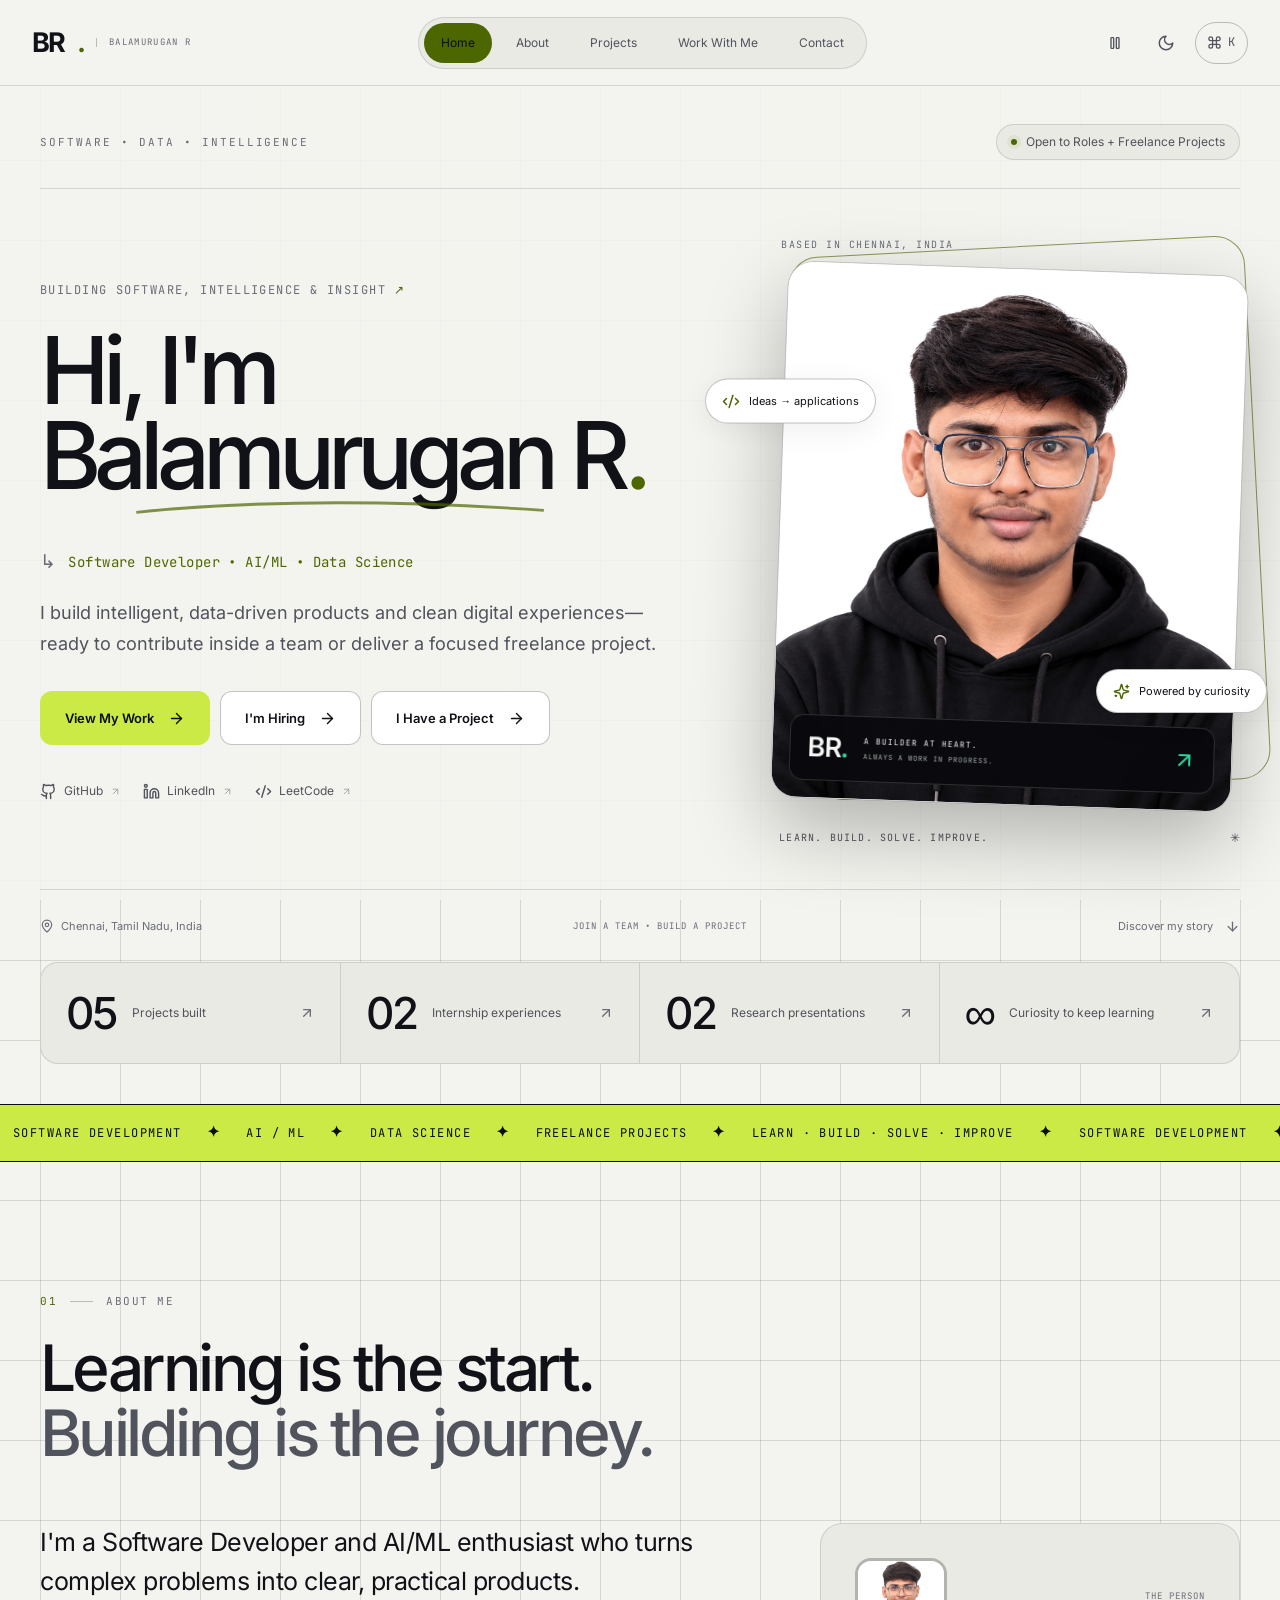
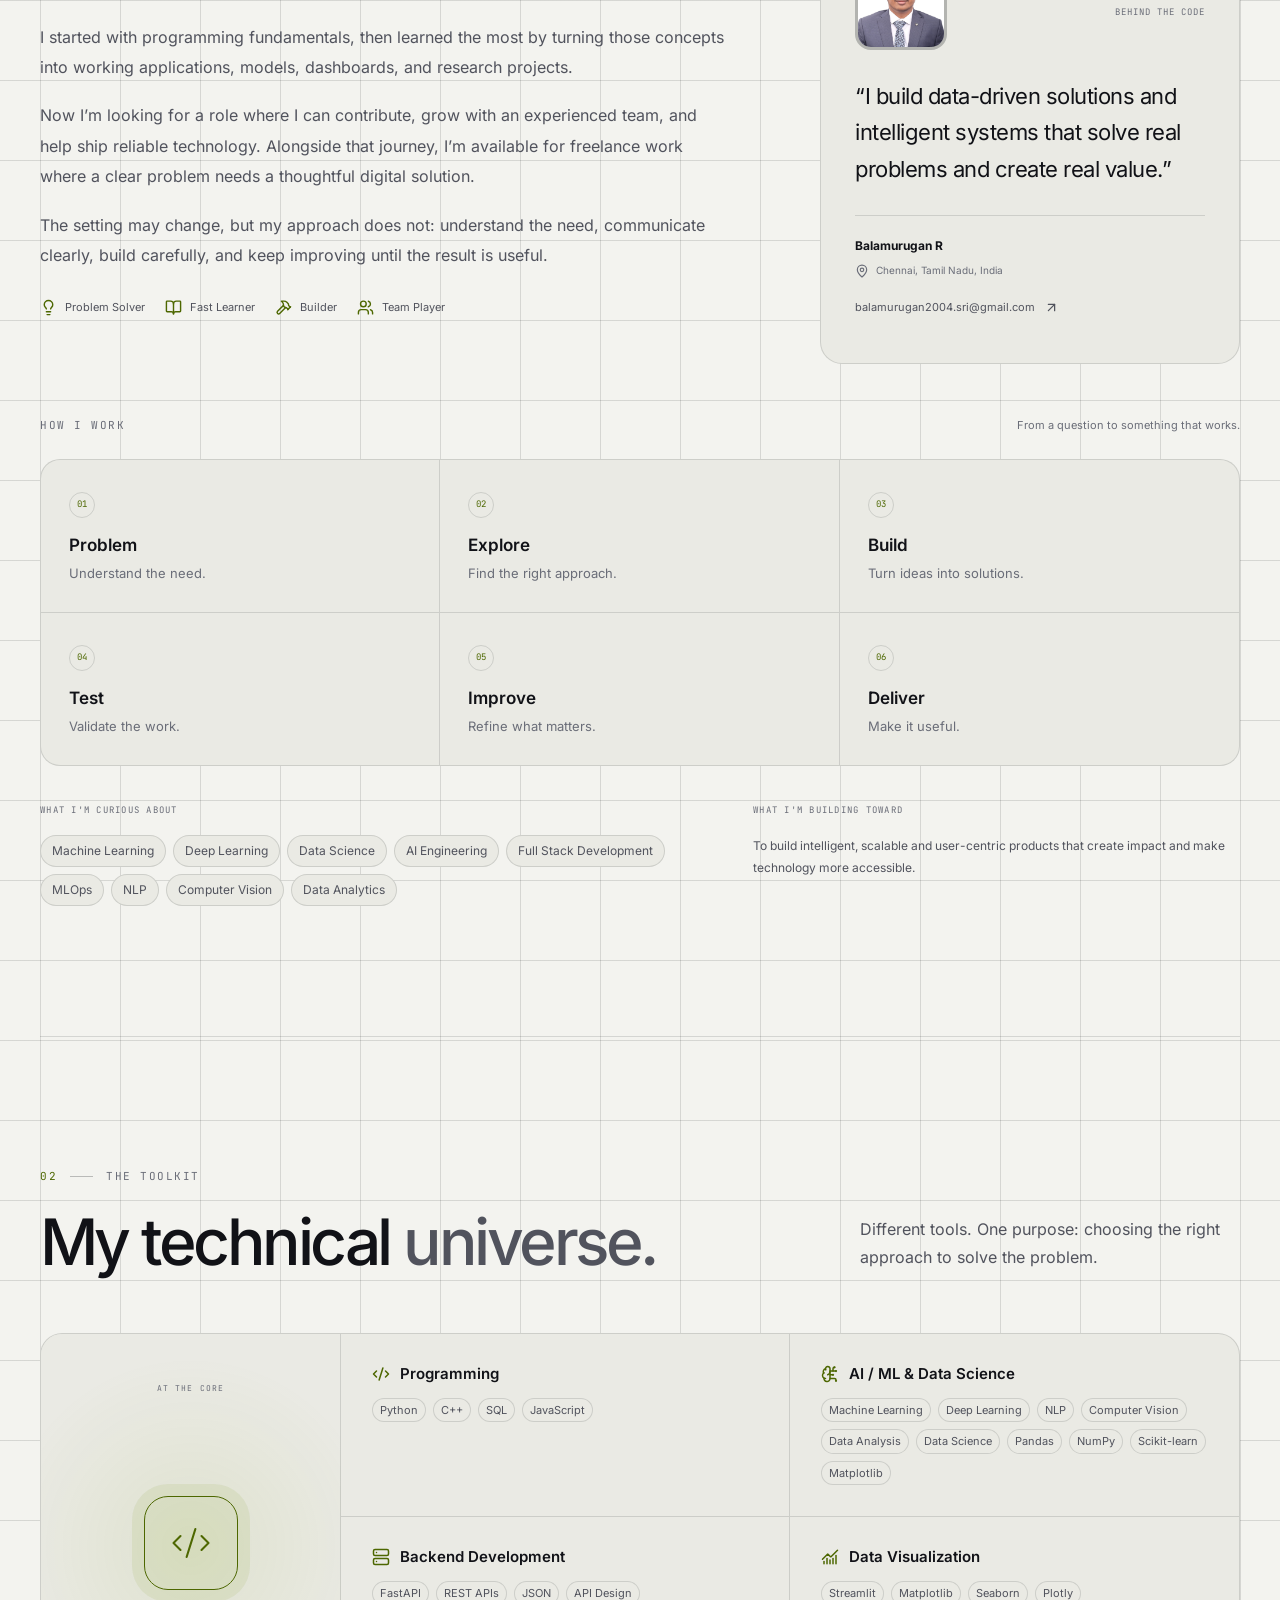
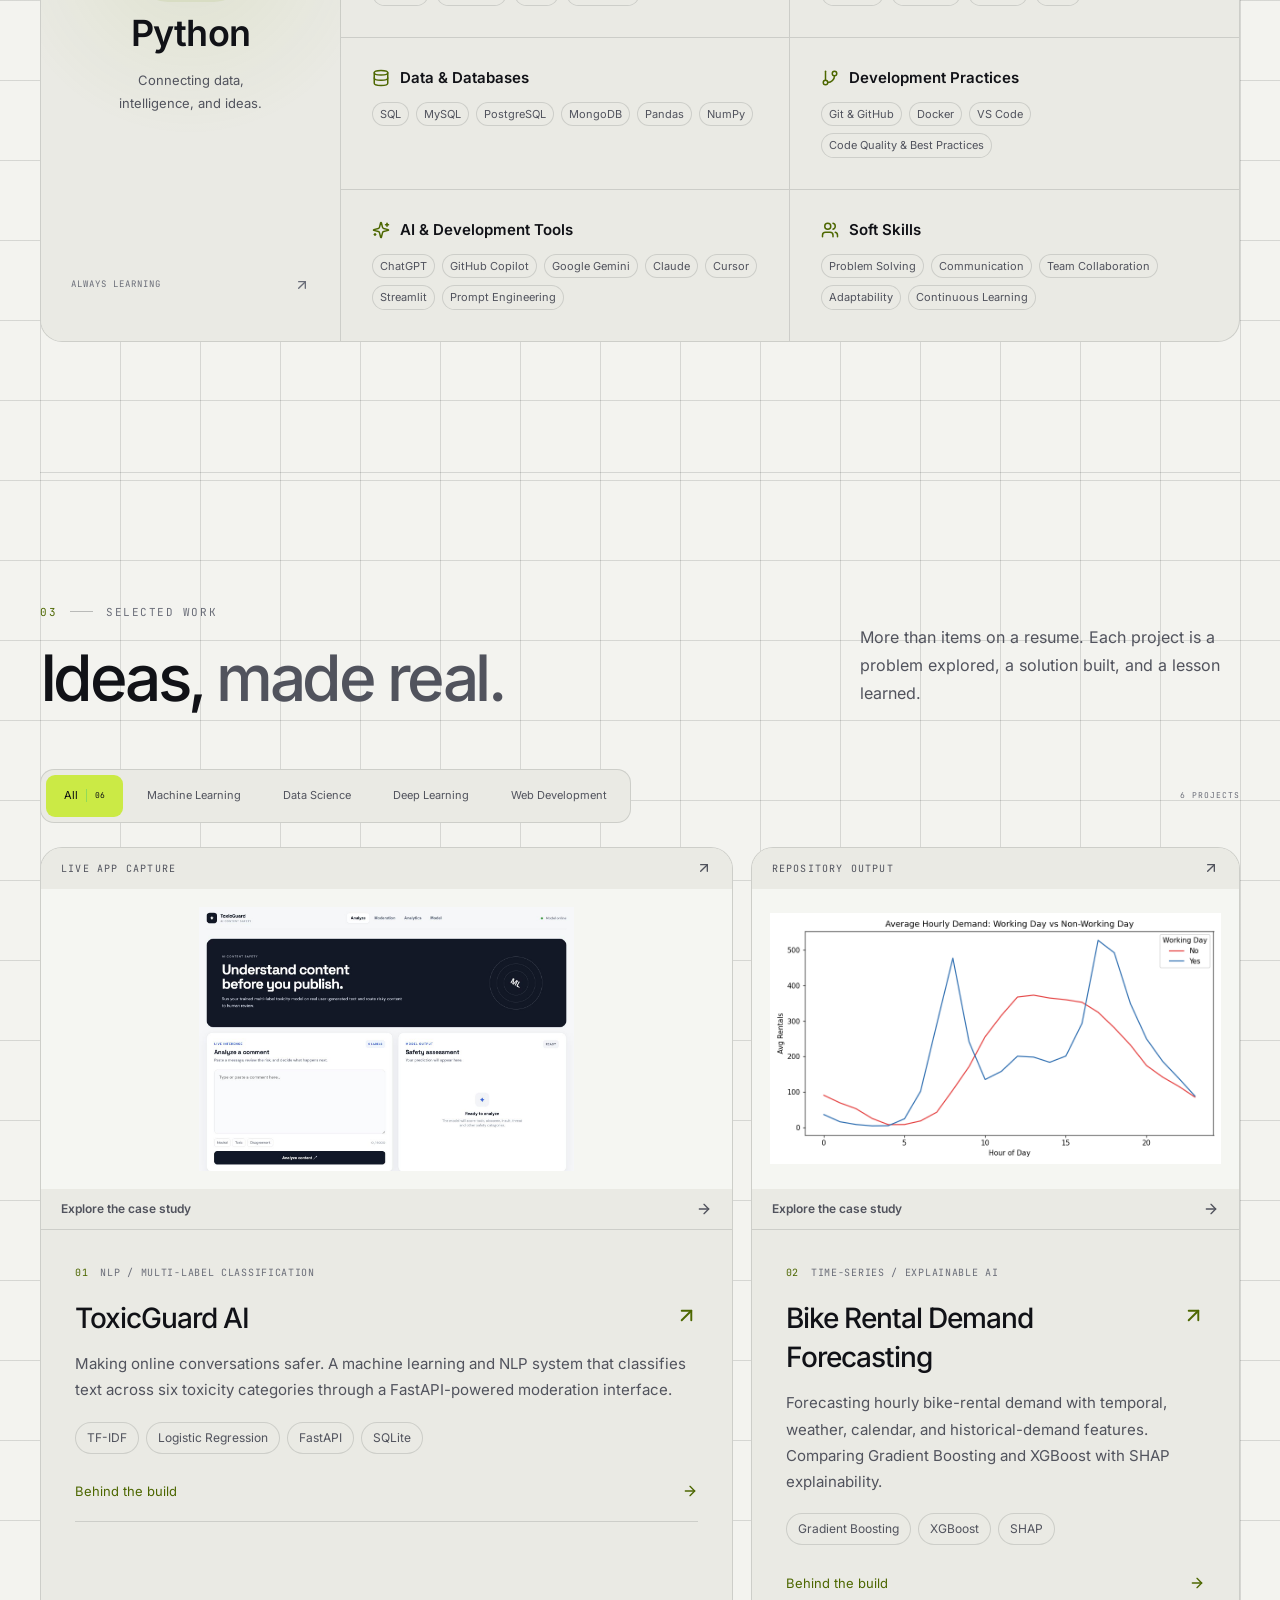
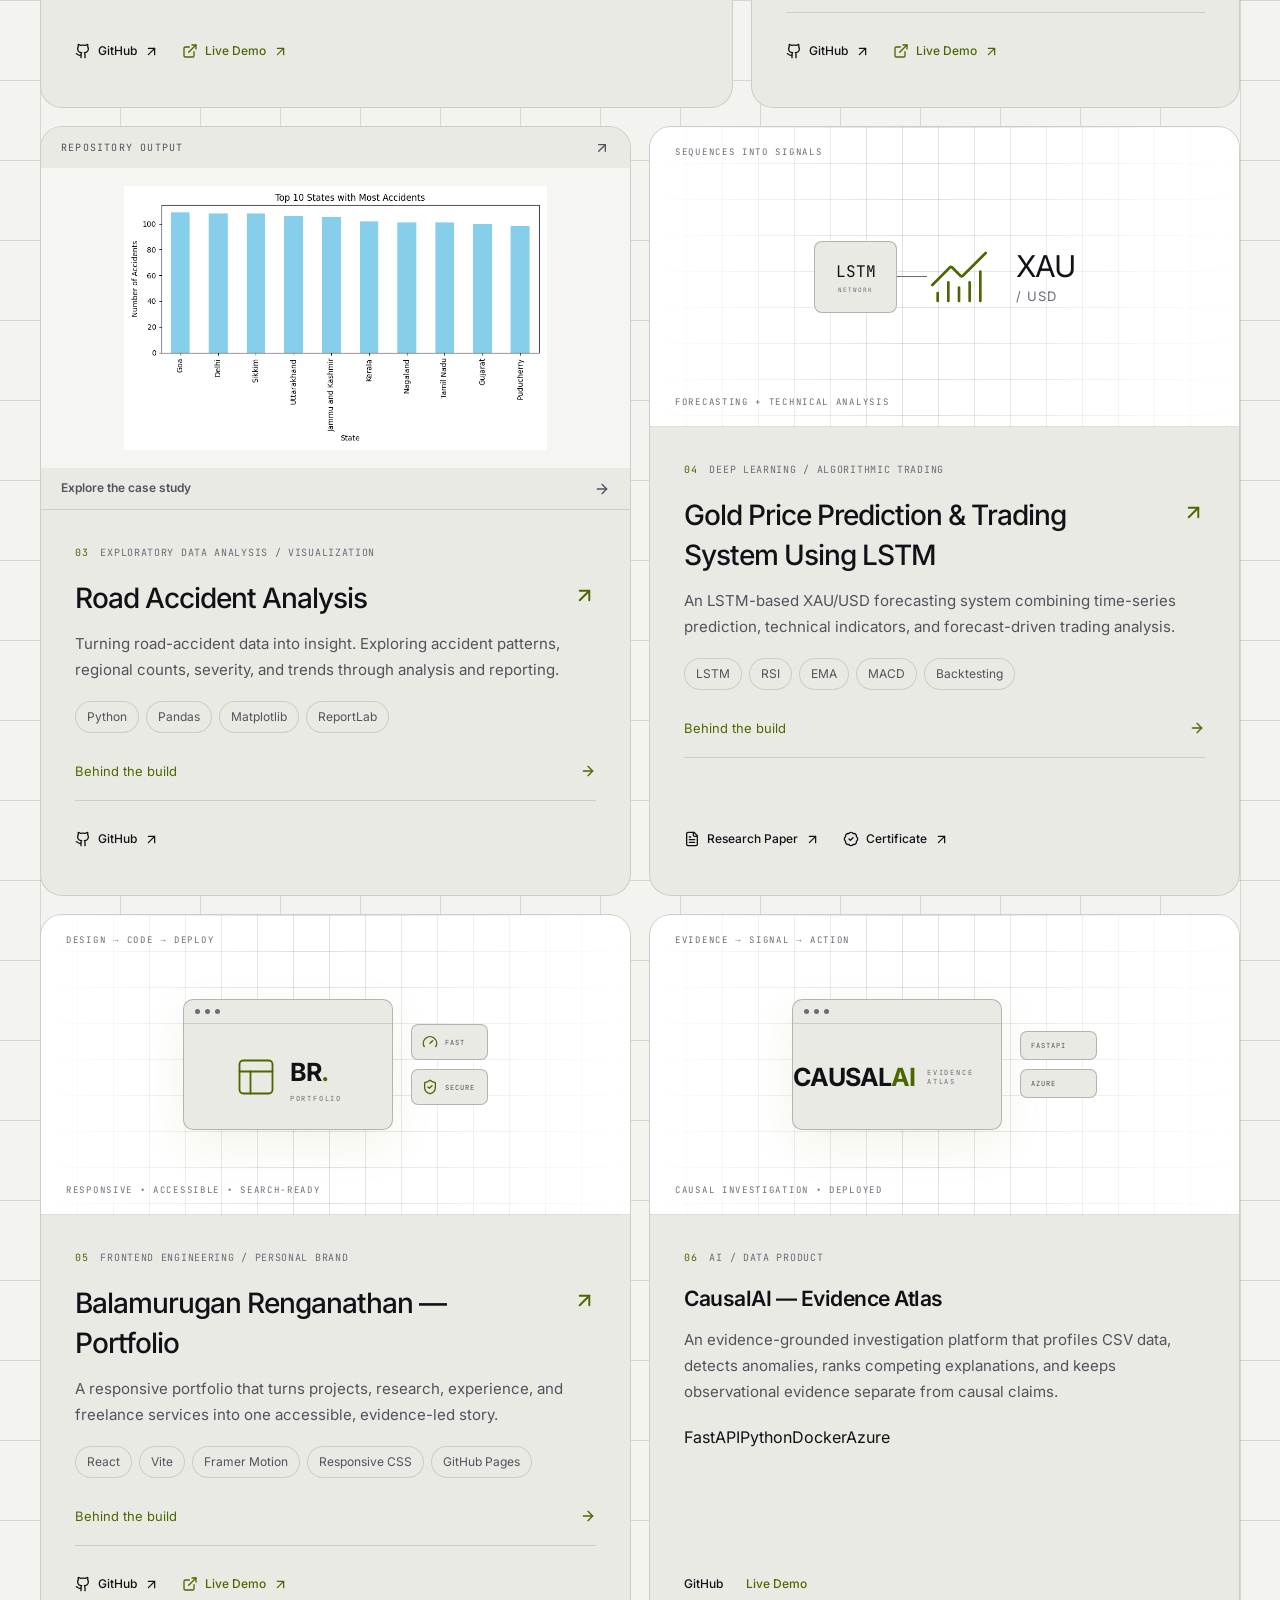
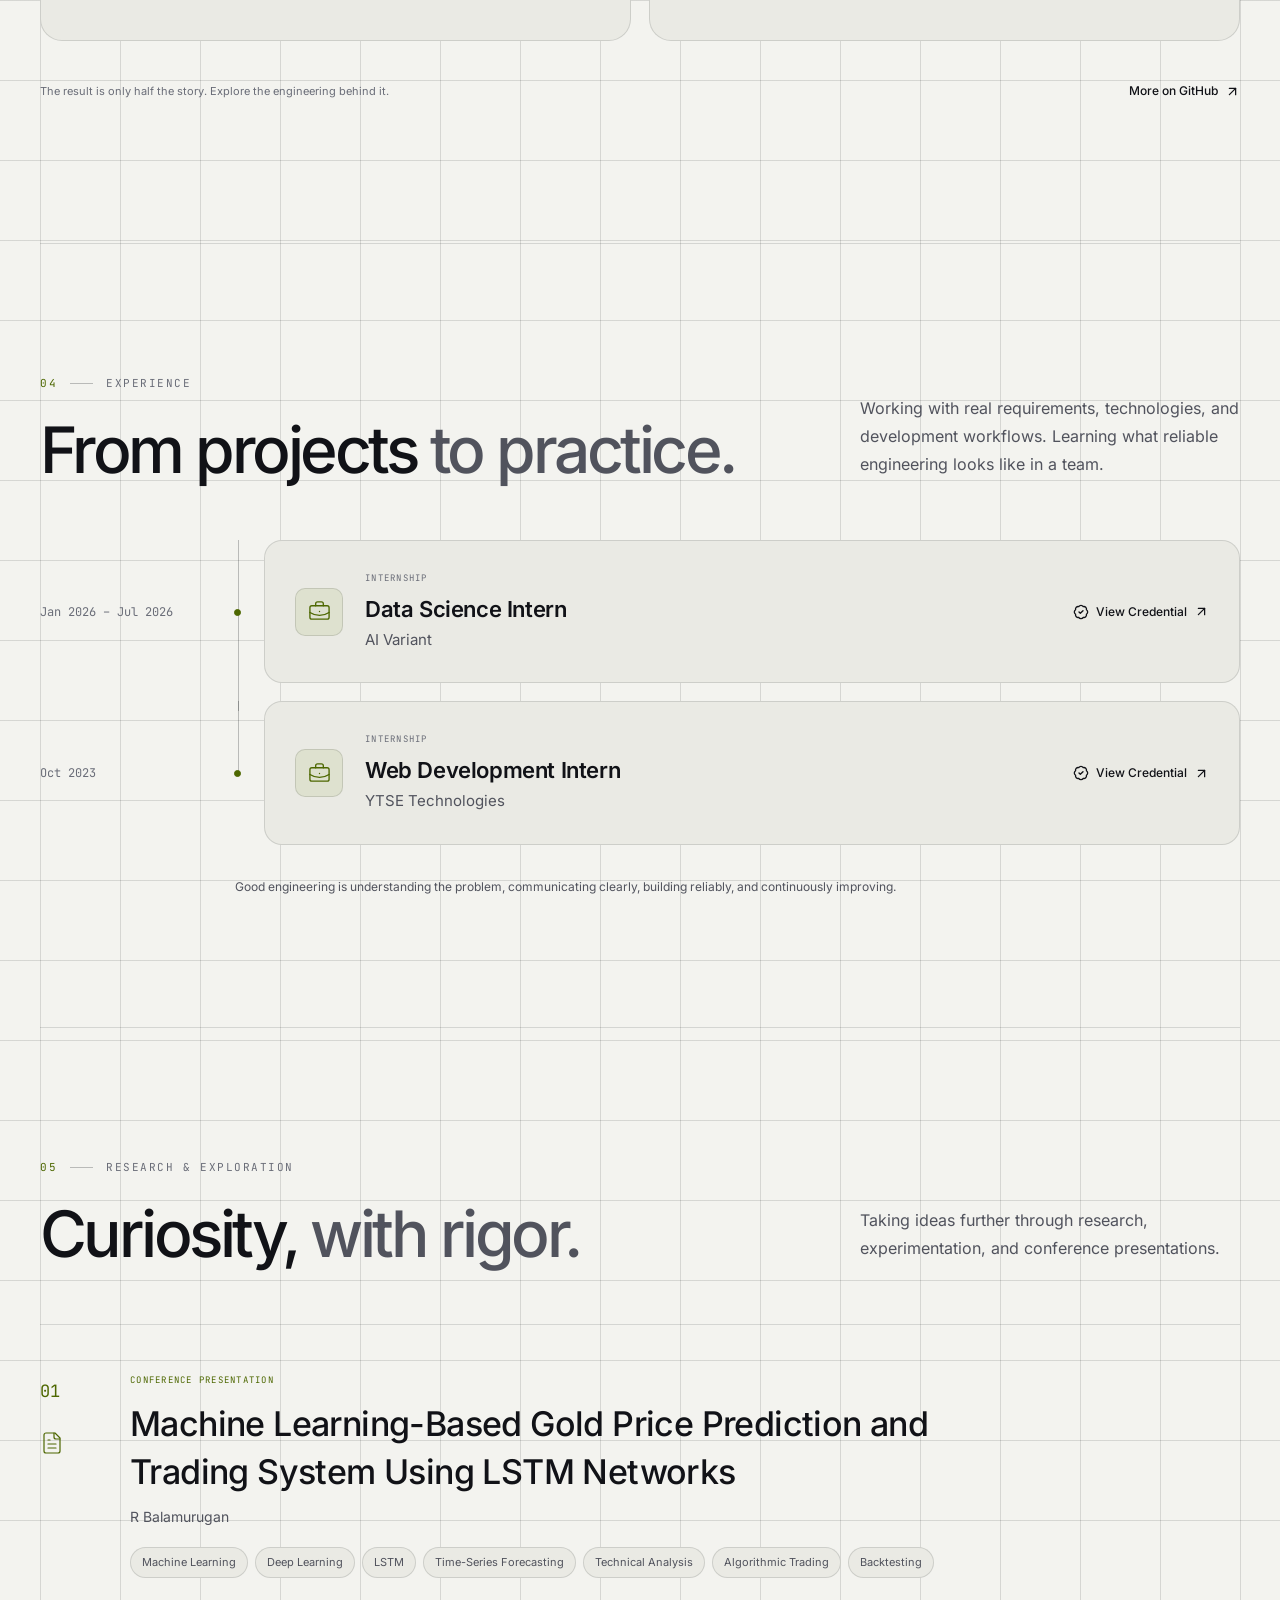
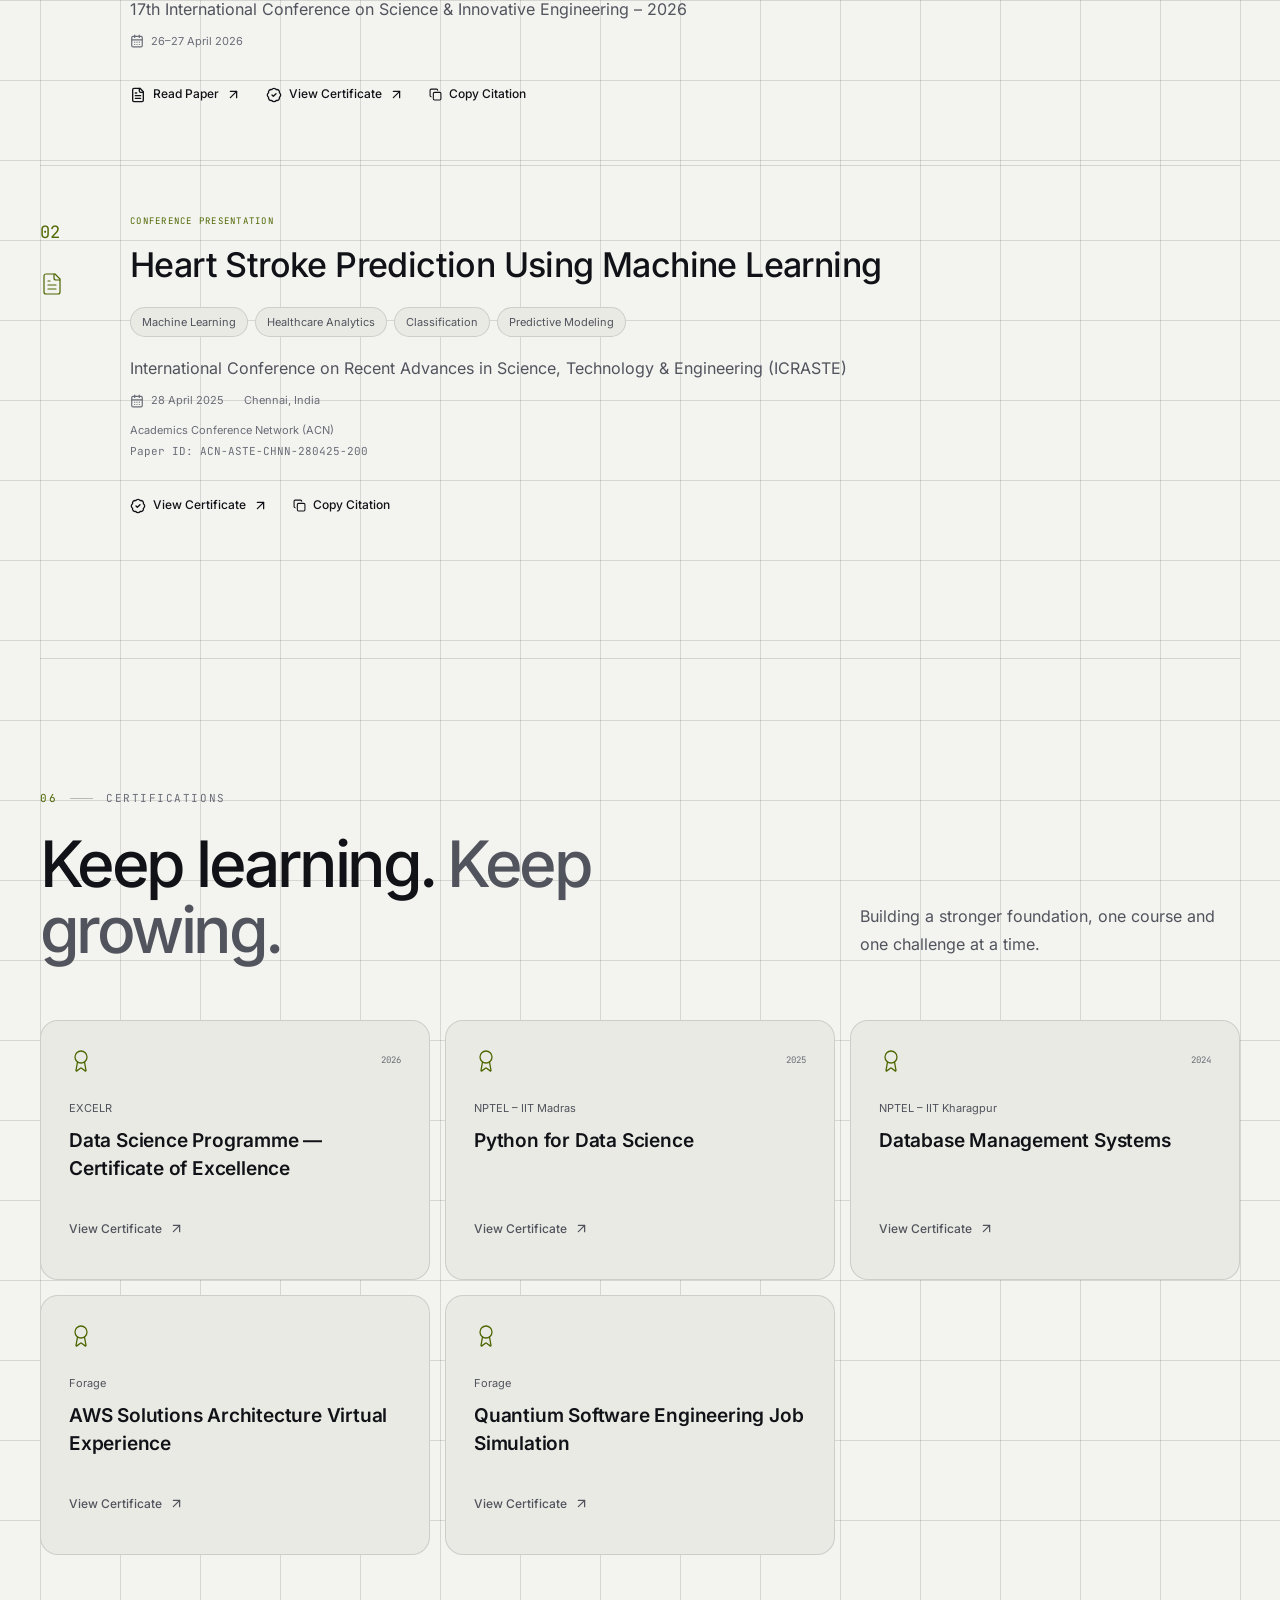
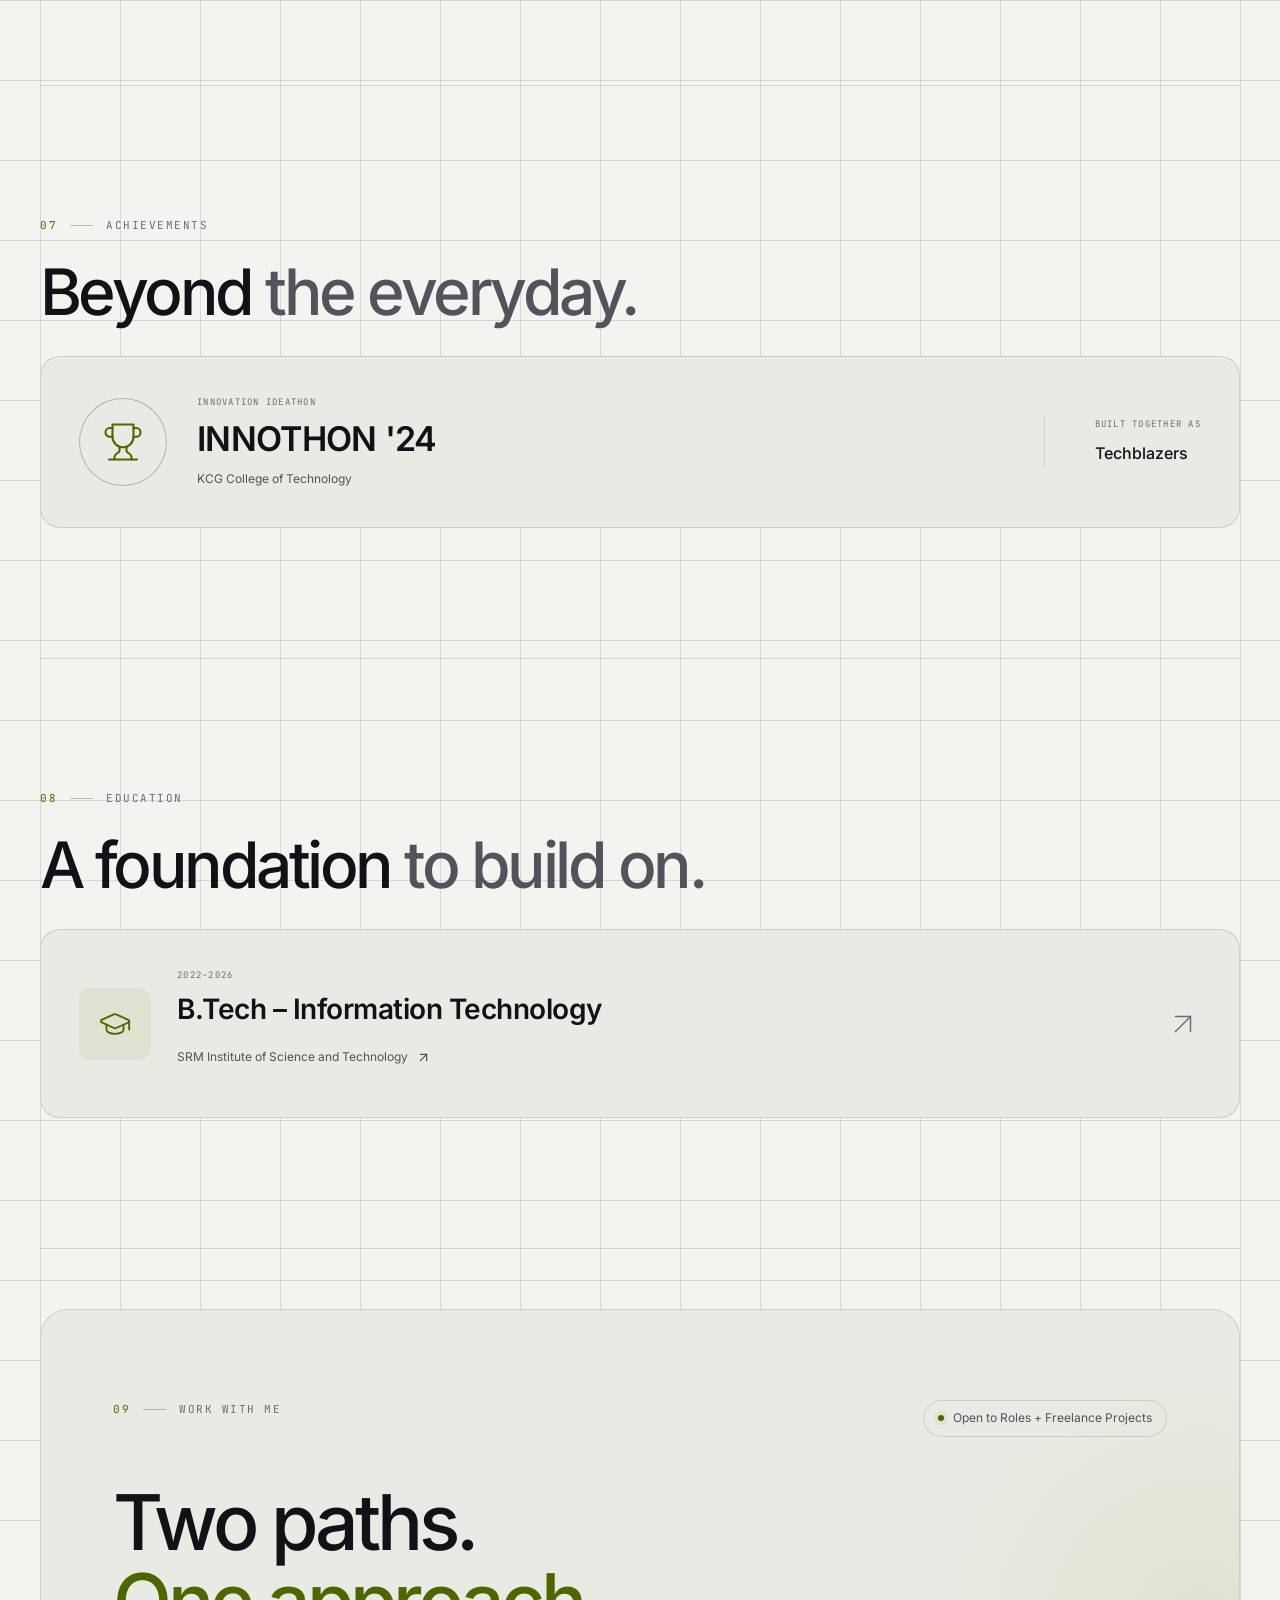
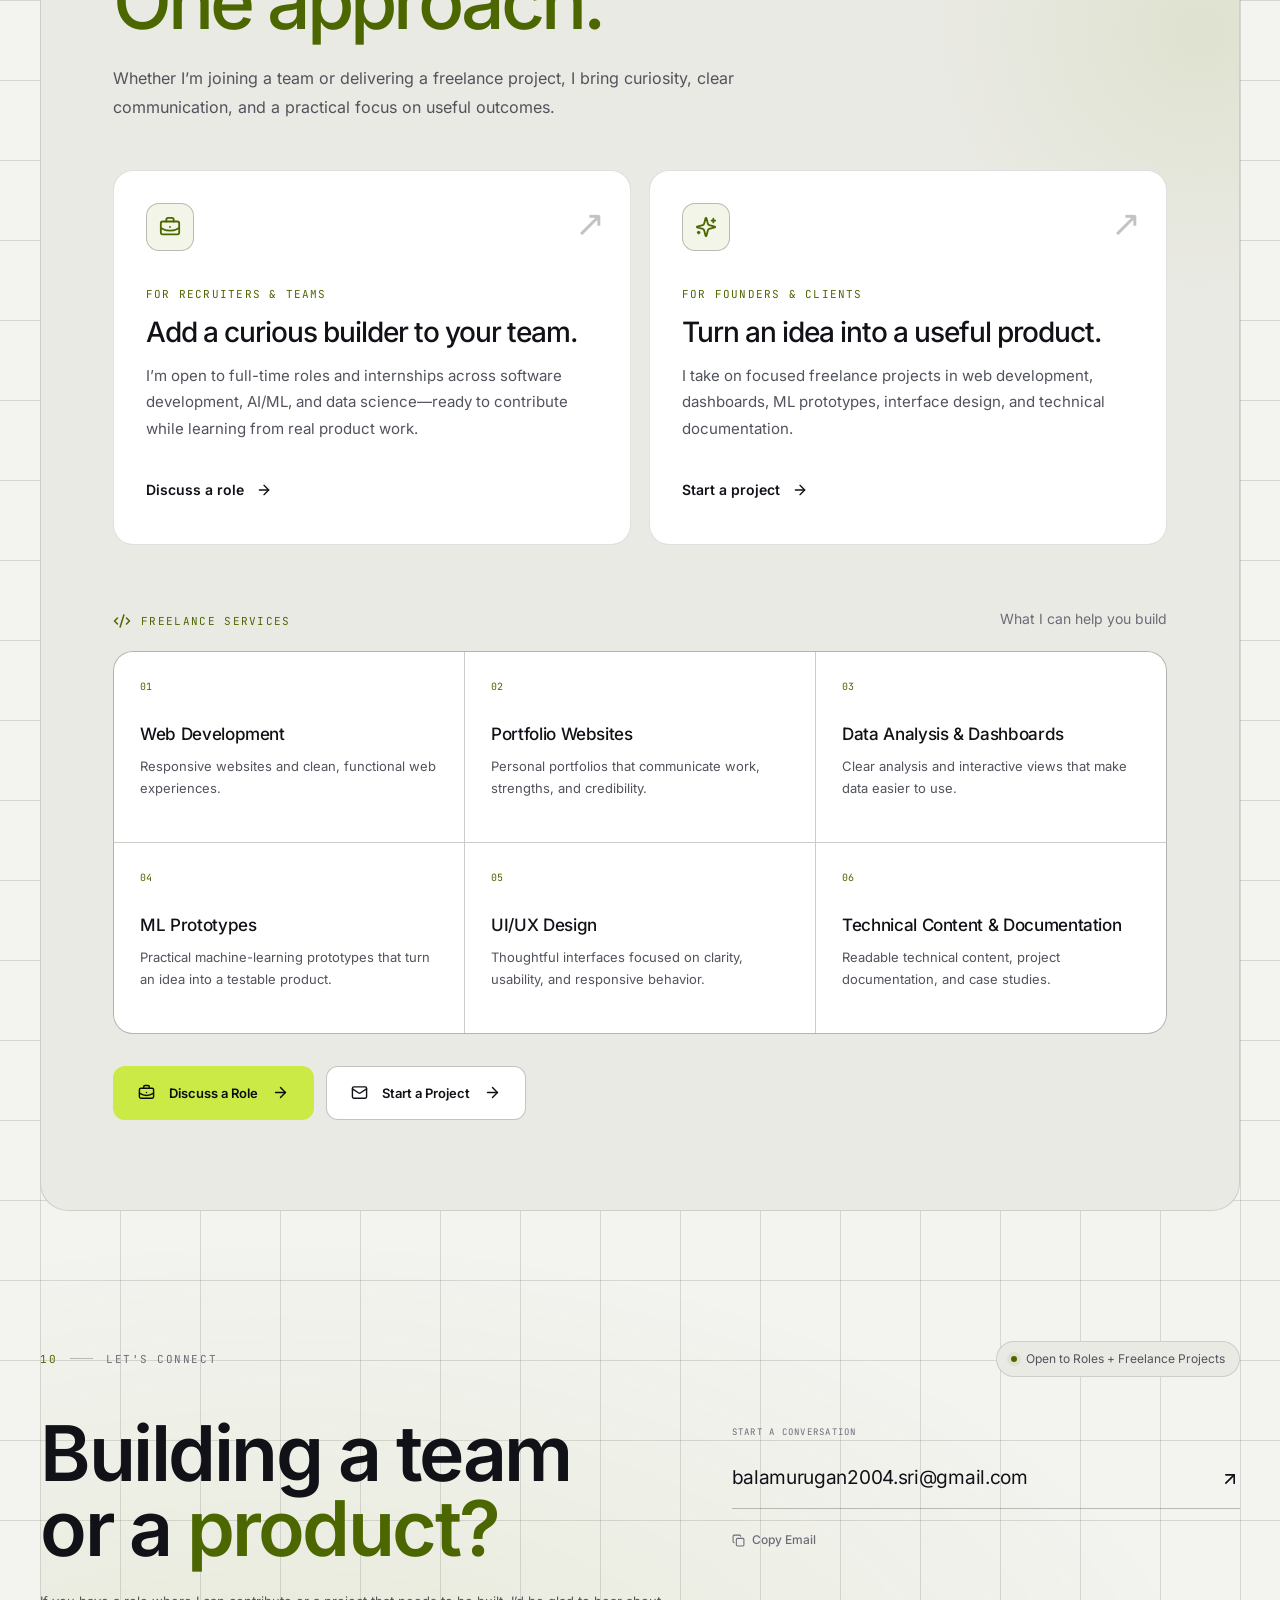
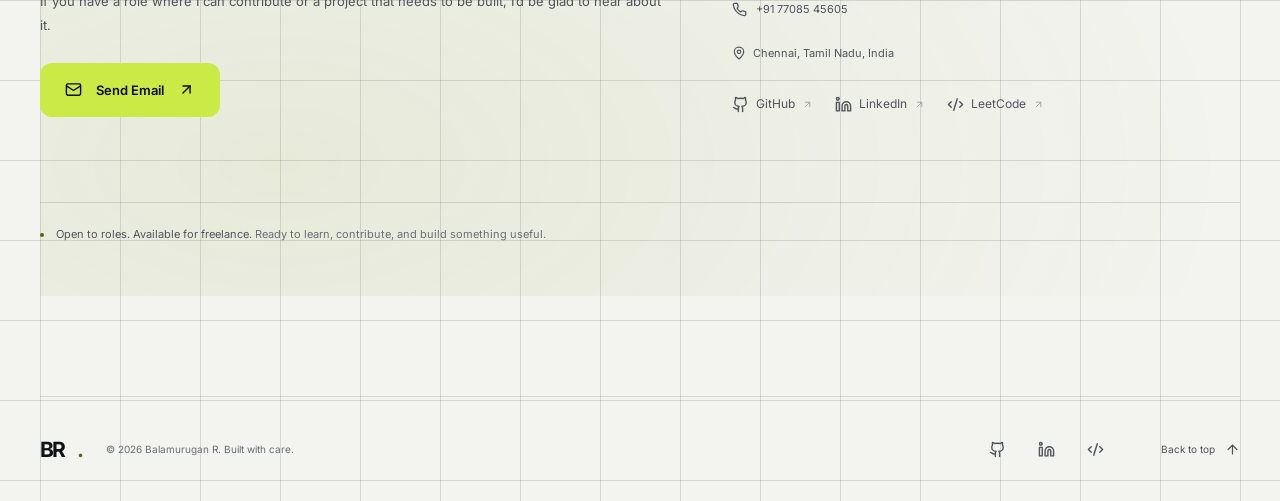
==== commit affa1058: "feat: add CausalAI Evidence Atlas project" ====
--- a/index.html
+++ b/index.html
@@ -19,6 +19,7 @@
     <title>Balamurugan Renganathan | Software Developer & AI/ML</title>
     <script src="/theme-init.js"></script>
     <script type="module" crossorigin src="/assets/index-CyODZnA_.js"></script>
+    <script defer src="/causalai-project.js"></script>
     <link rel="stylesheet" crossorigin href="/assets/index-DCP1gsKk.css">
   </head>
   <body><div id="root"></div></body>
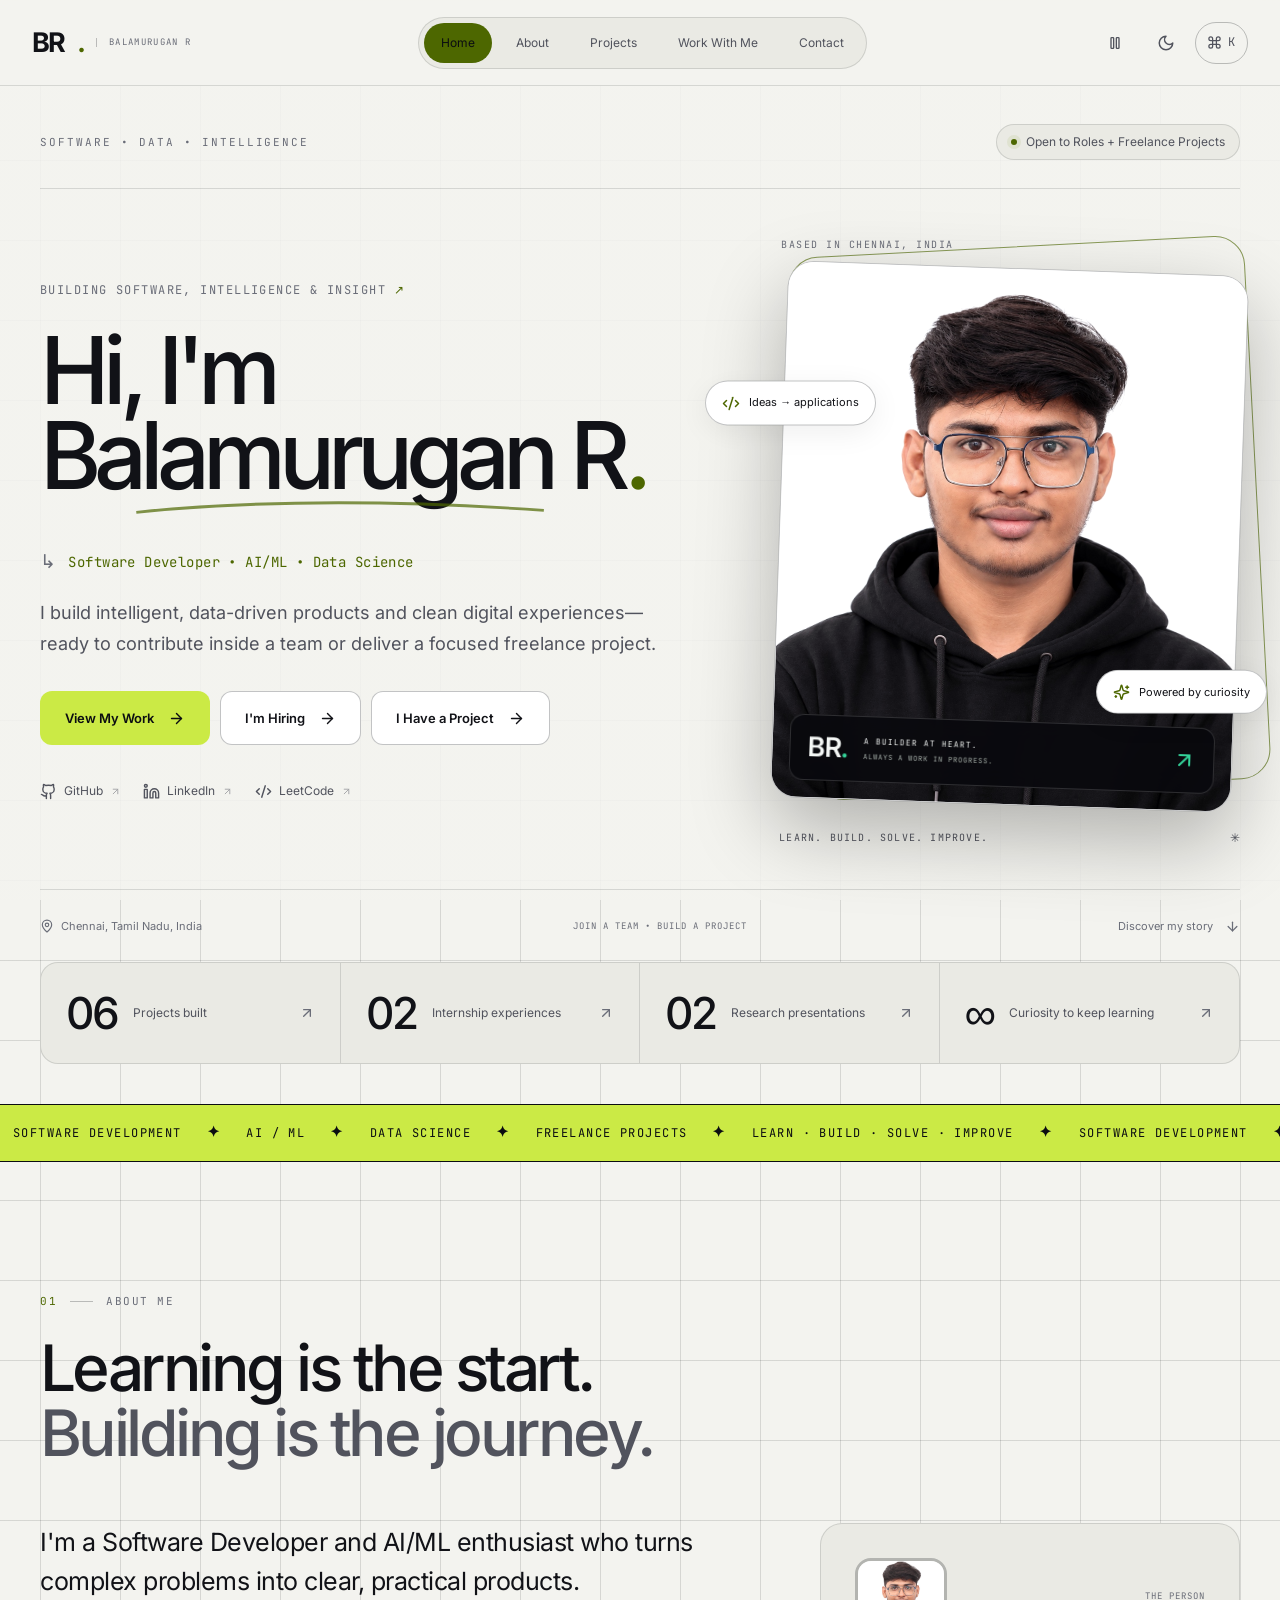
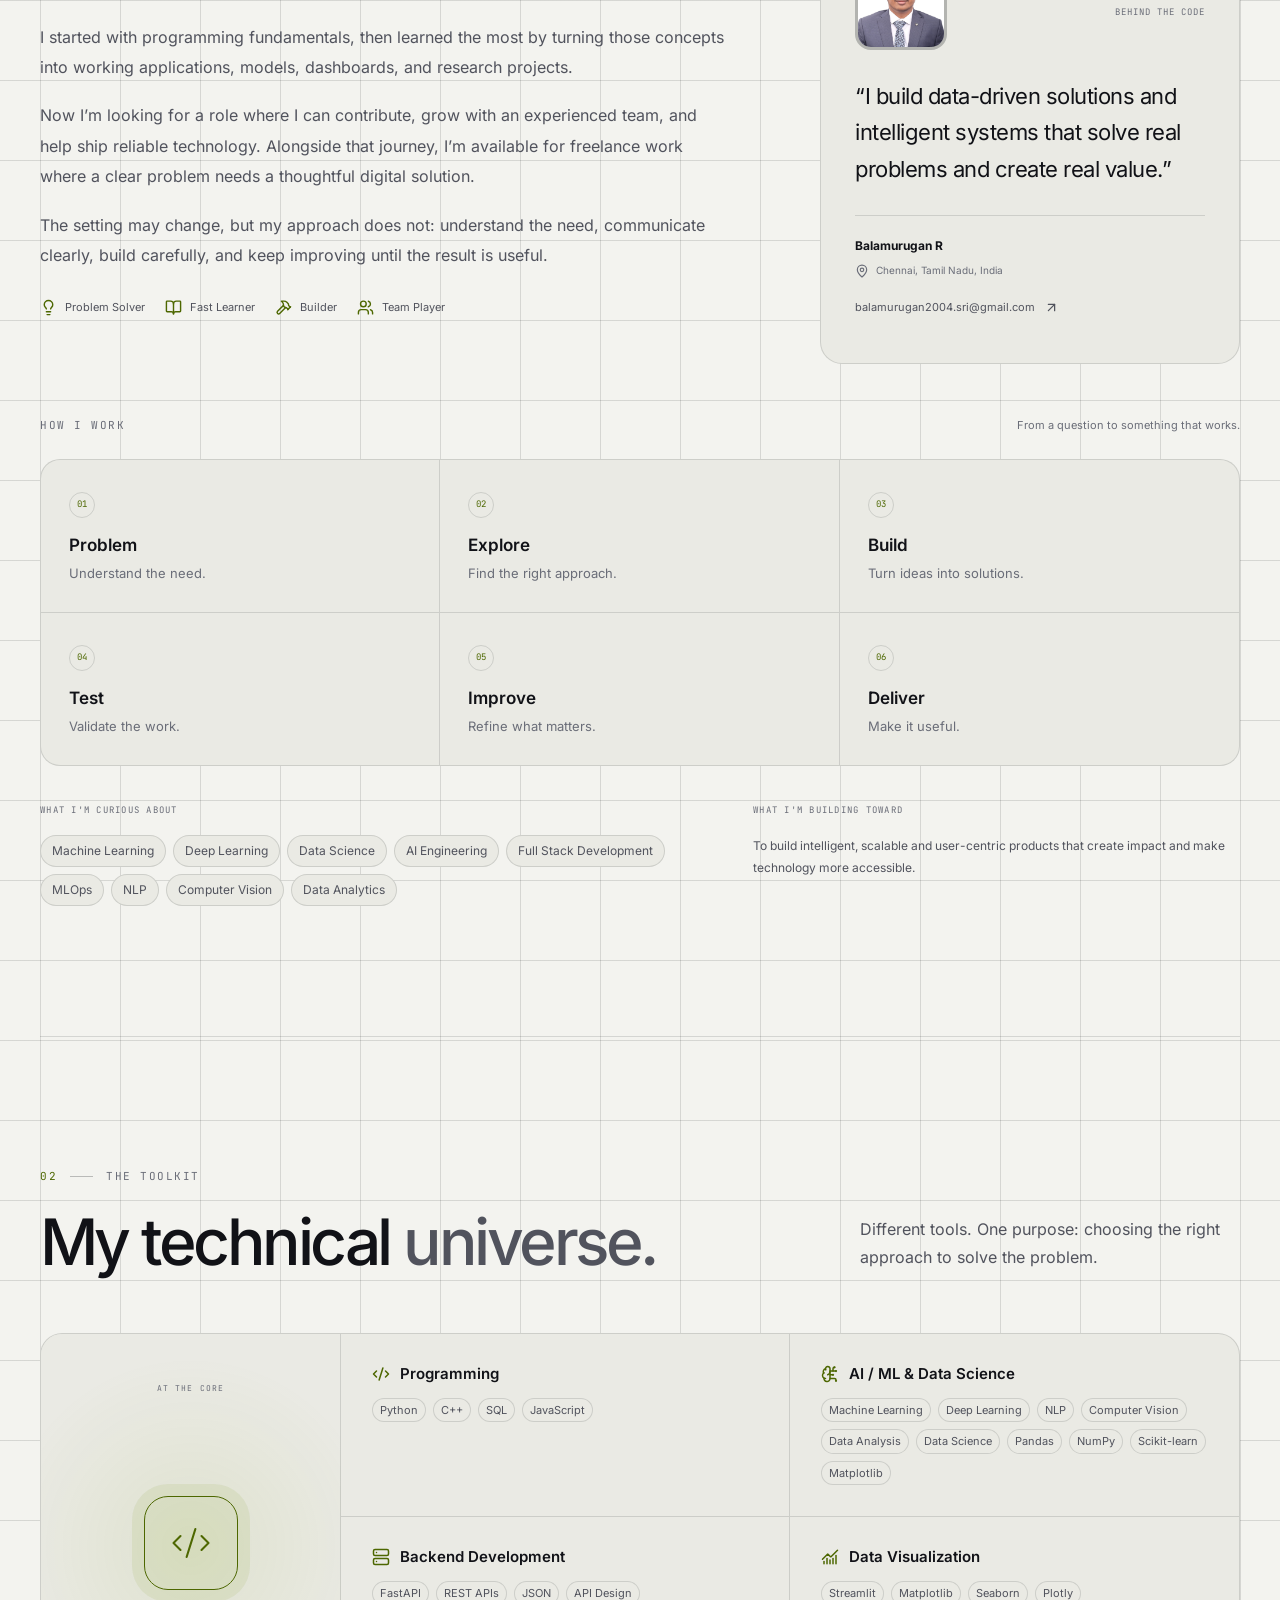
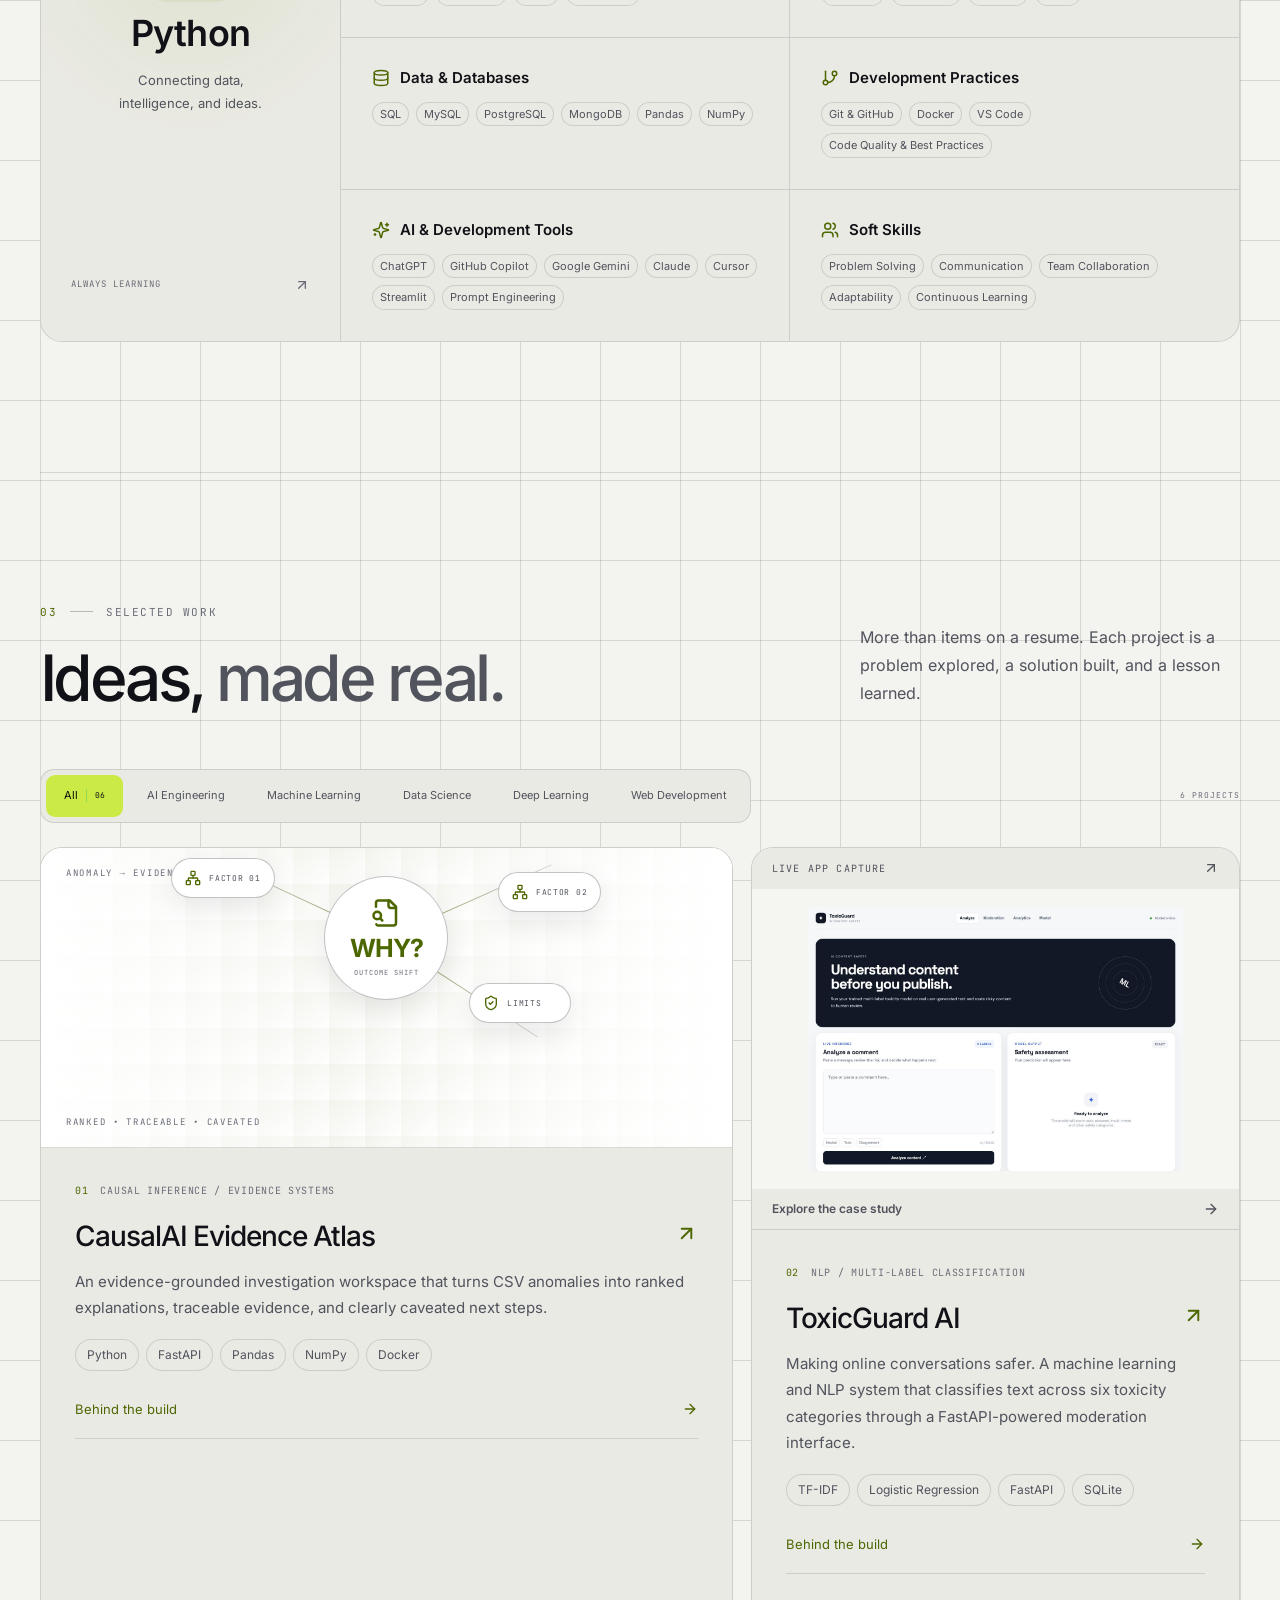
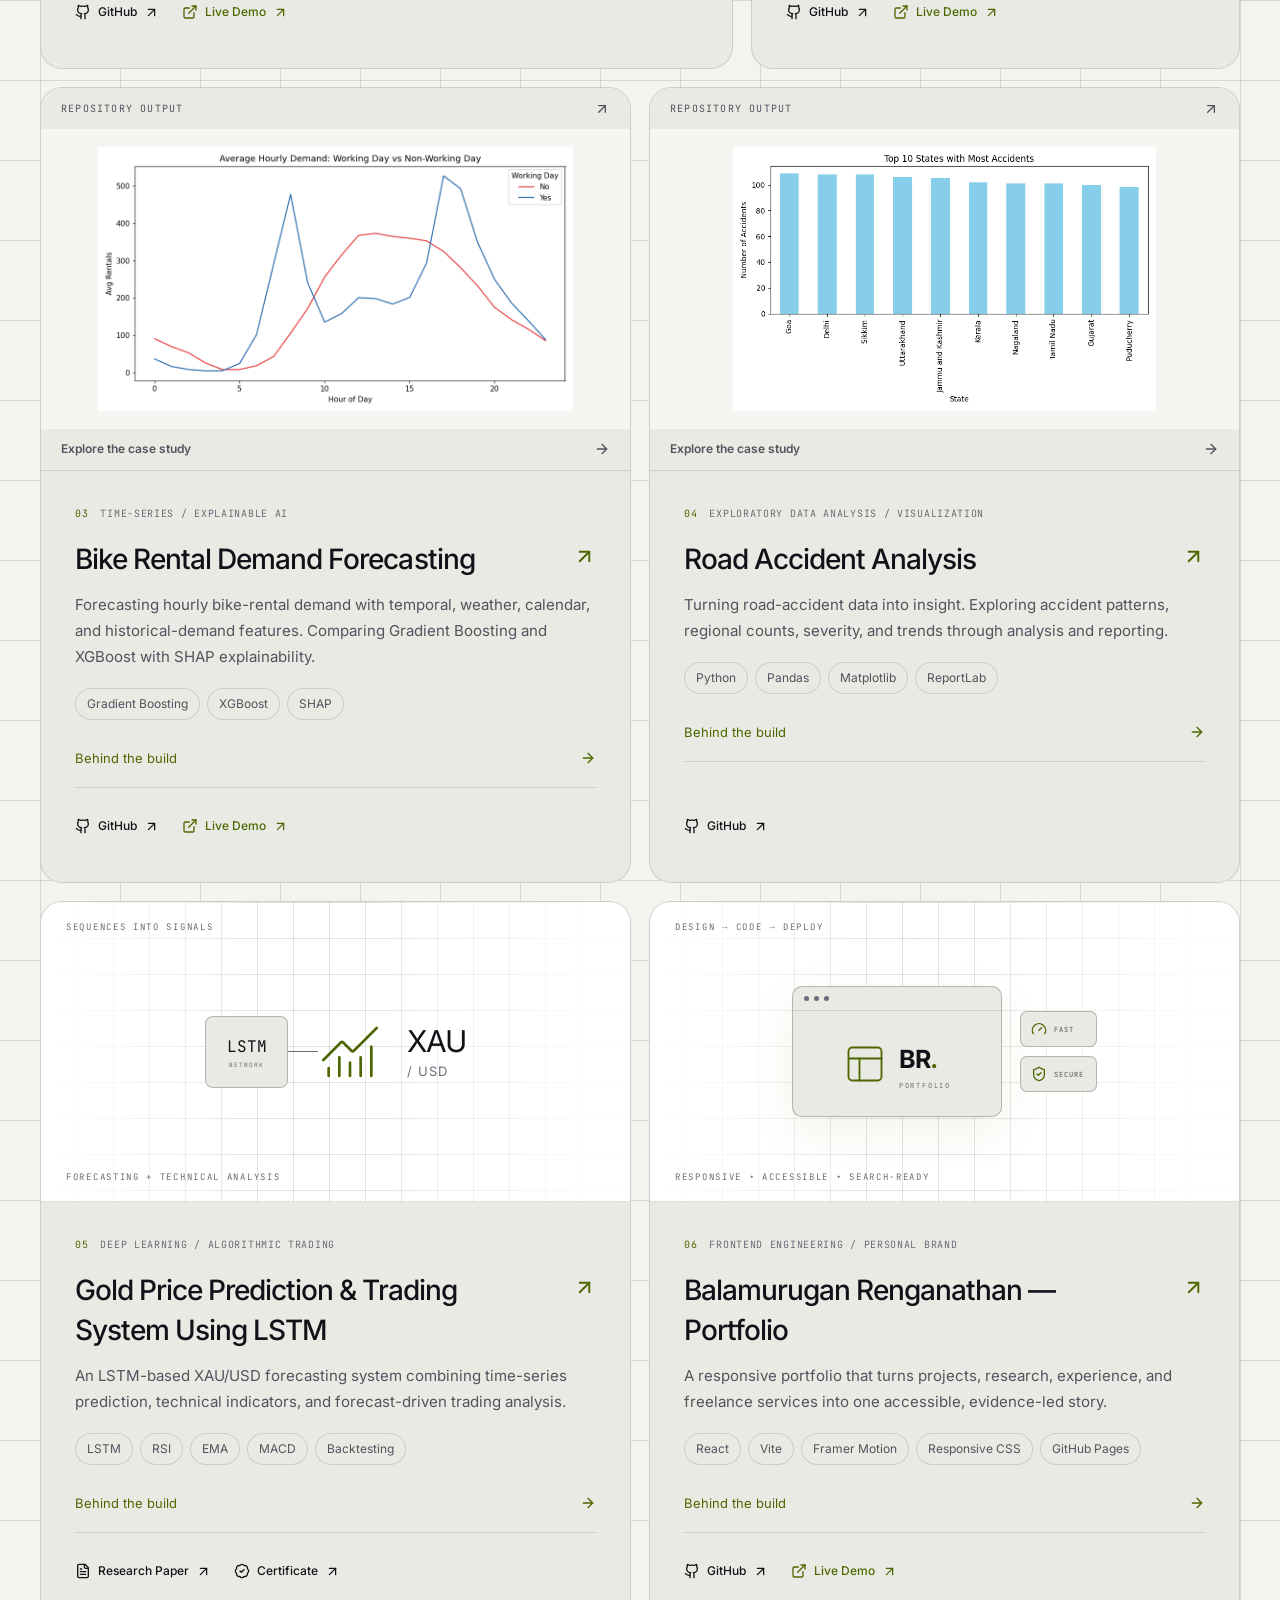
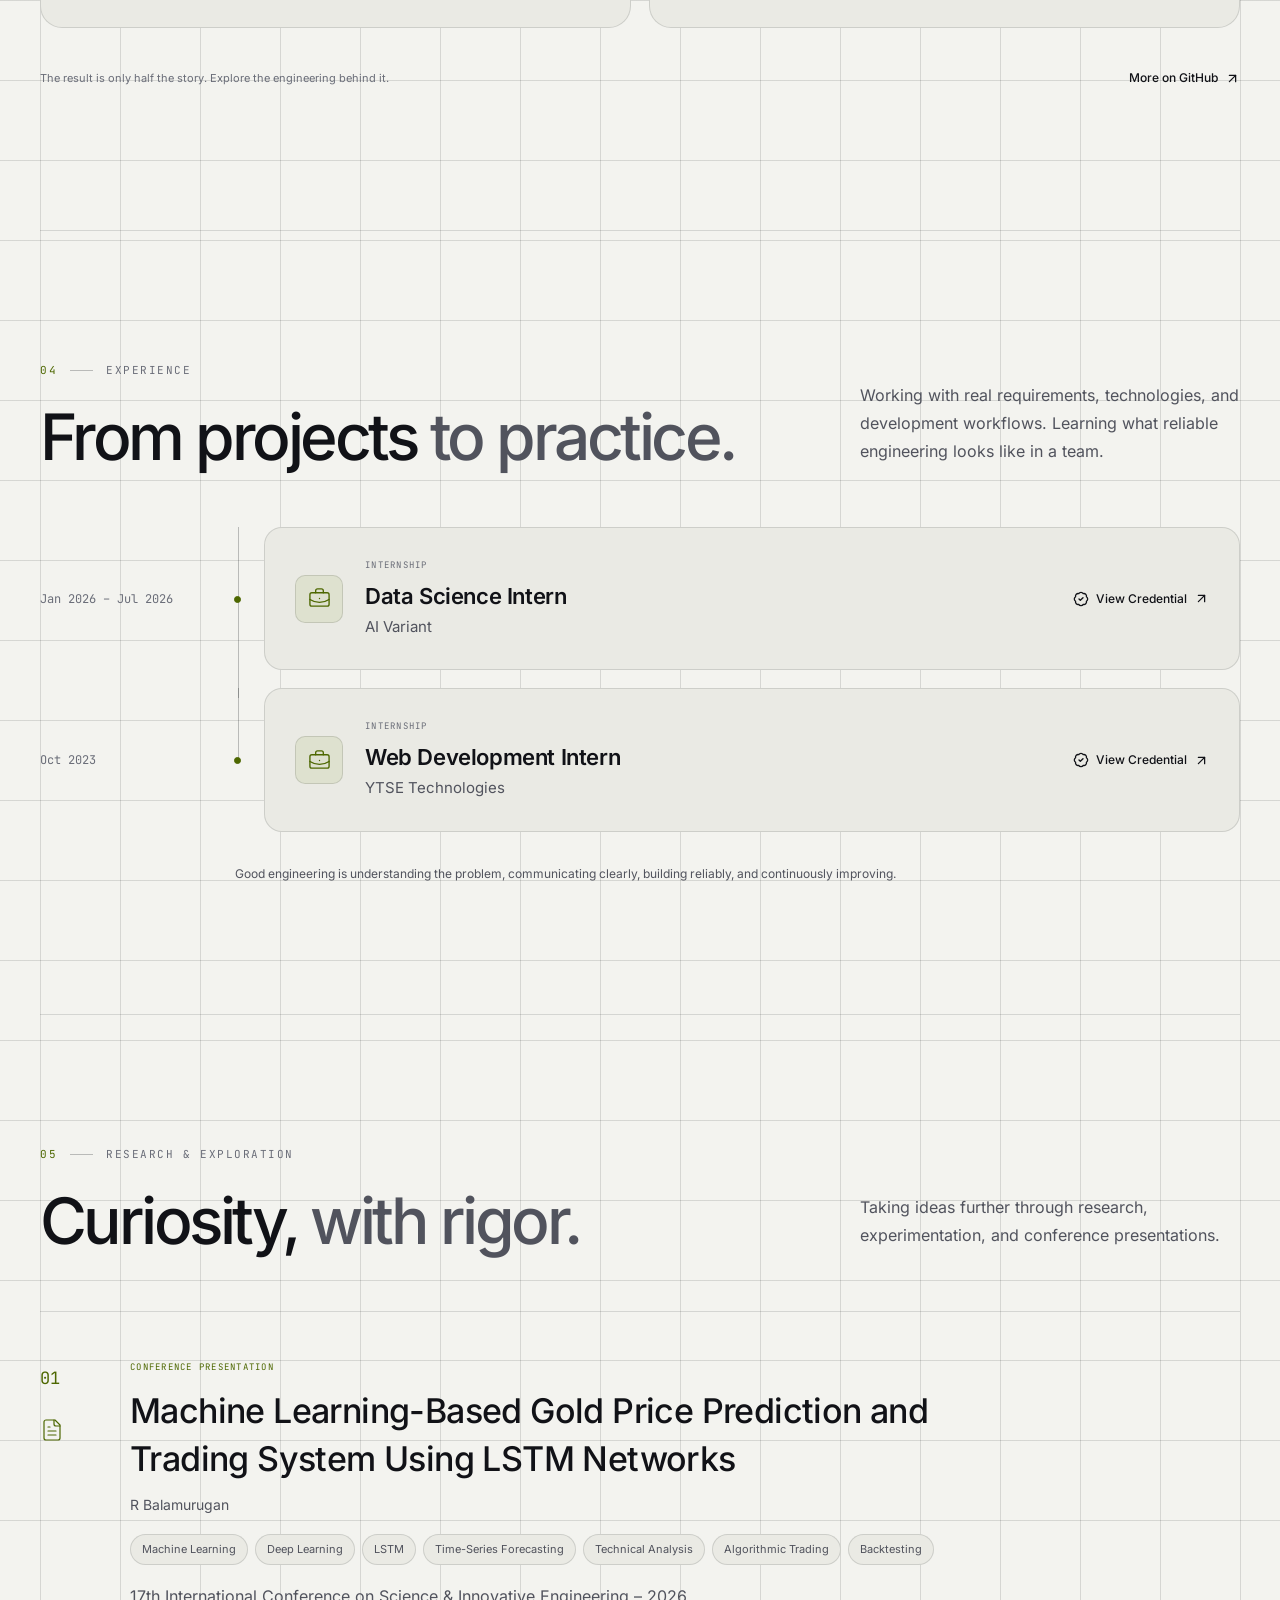
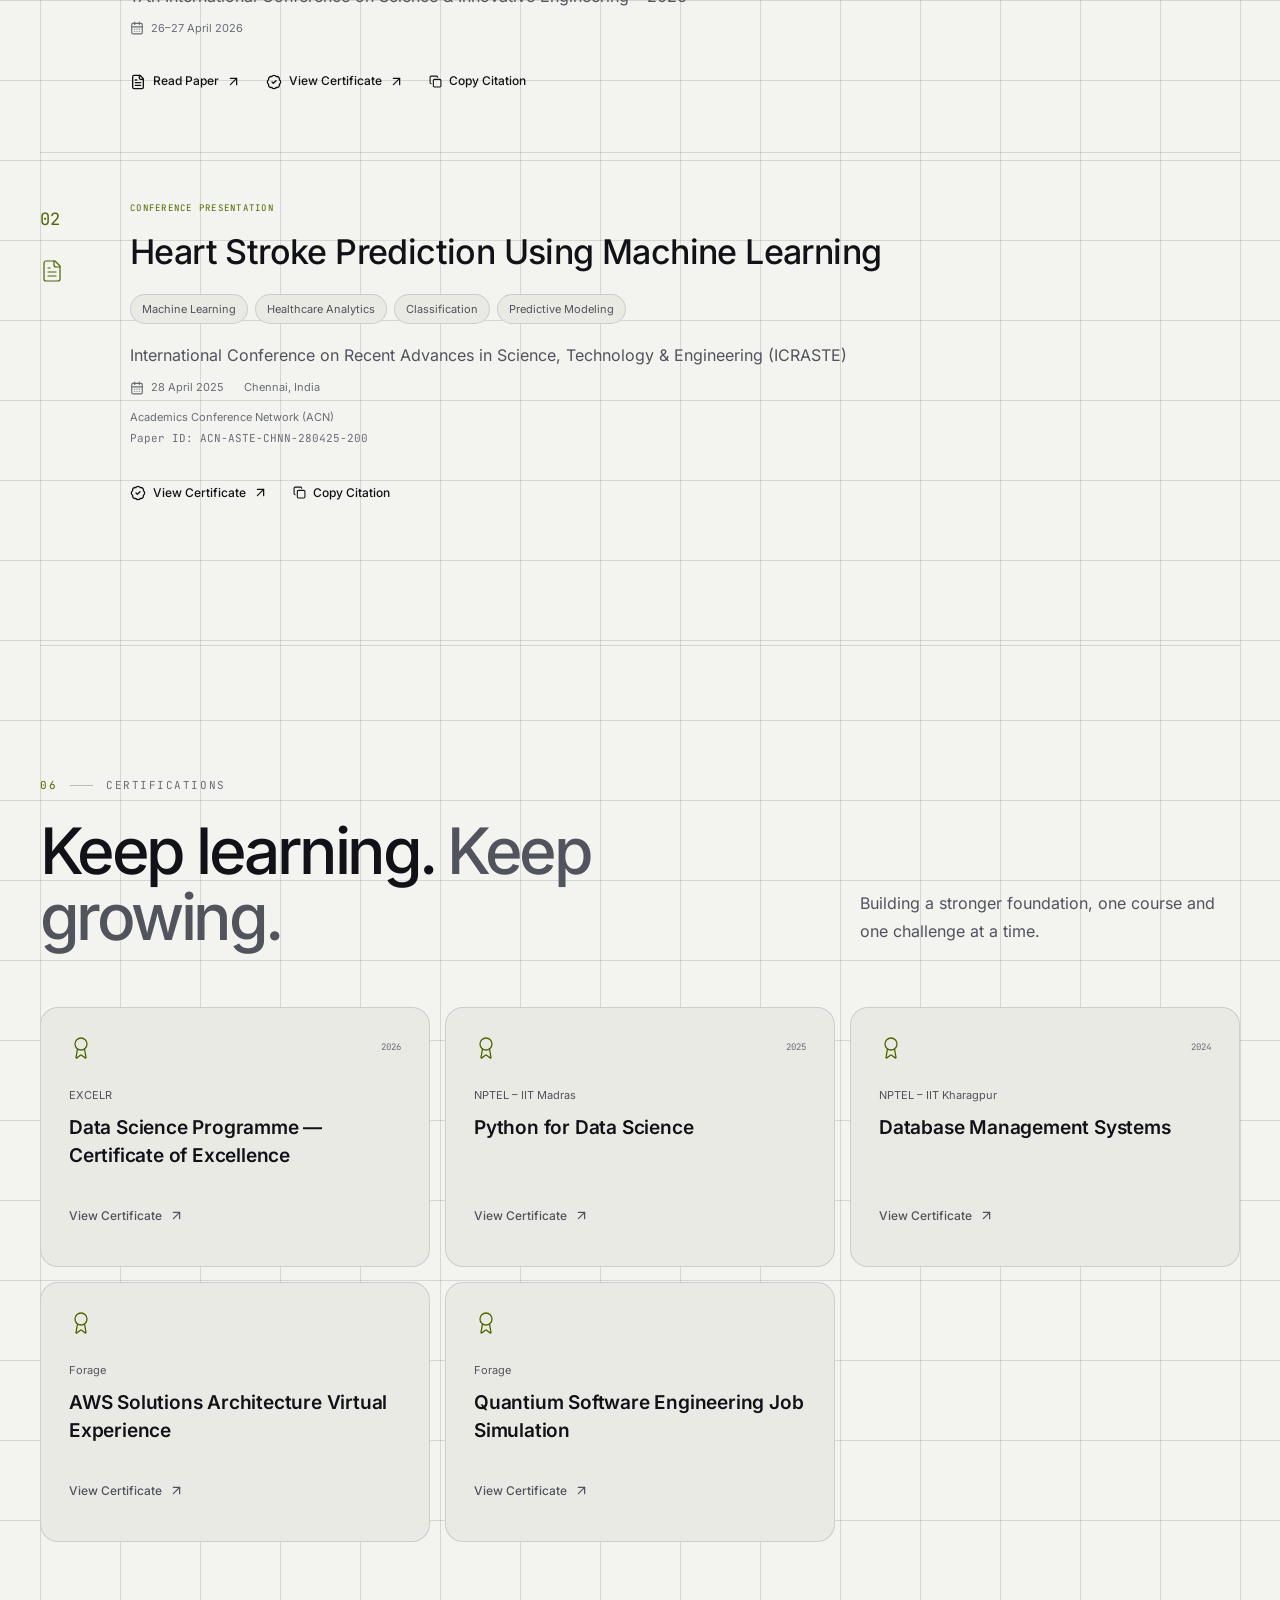
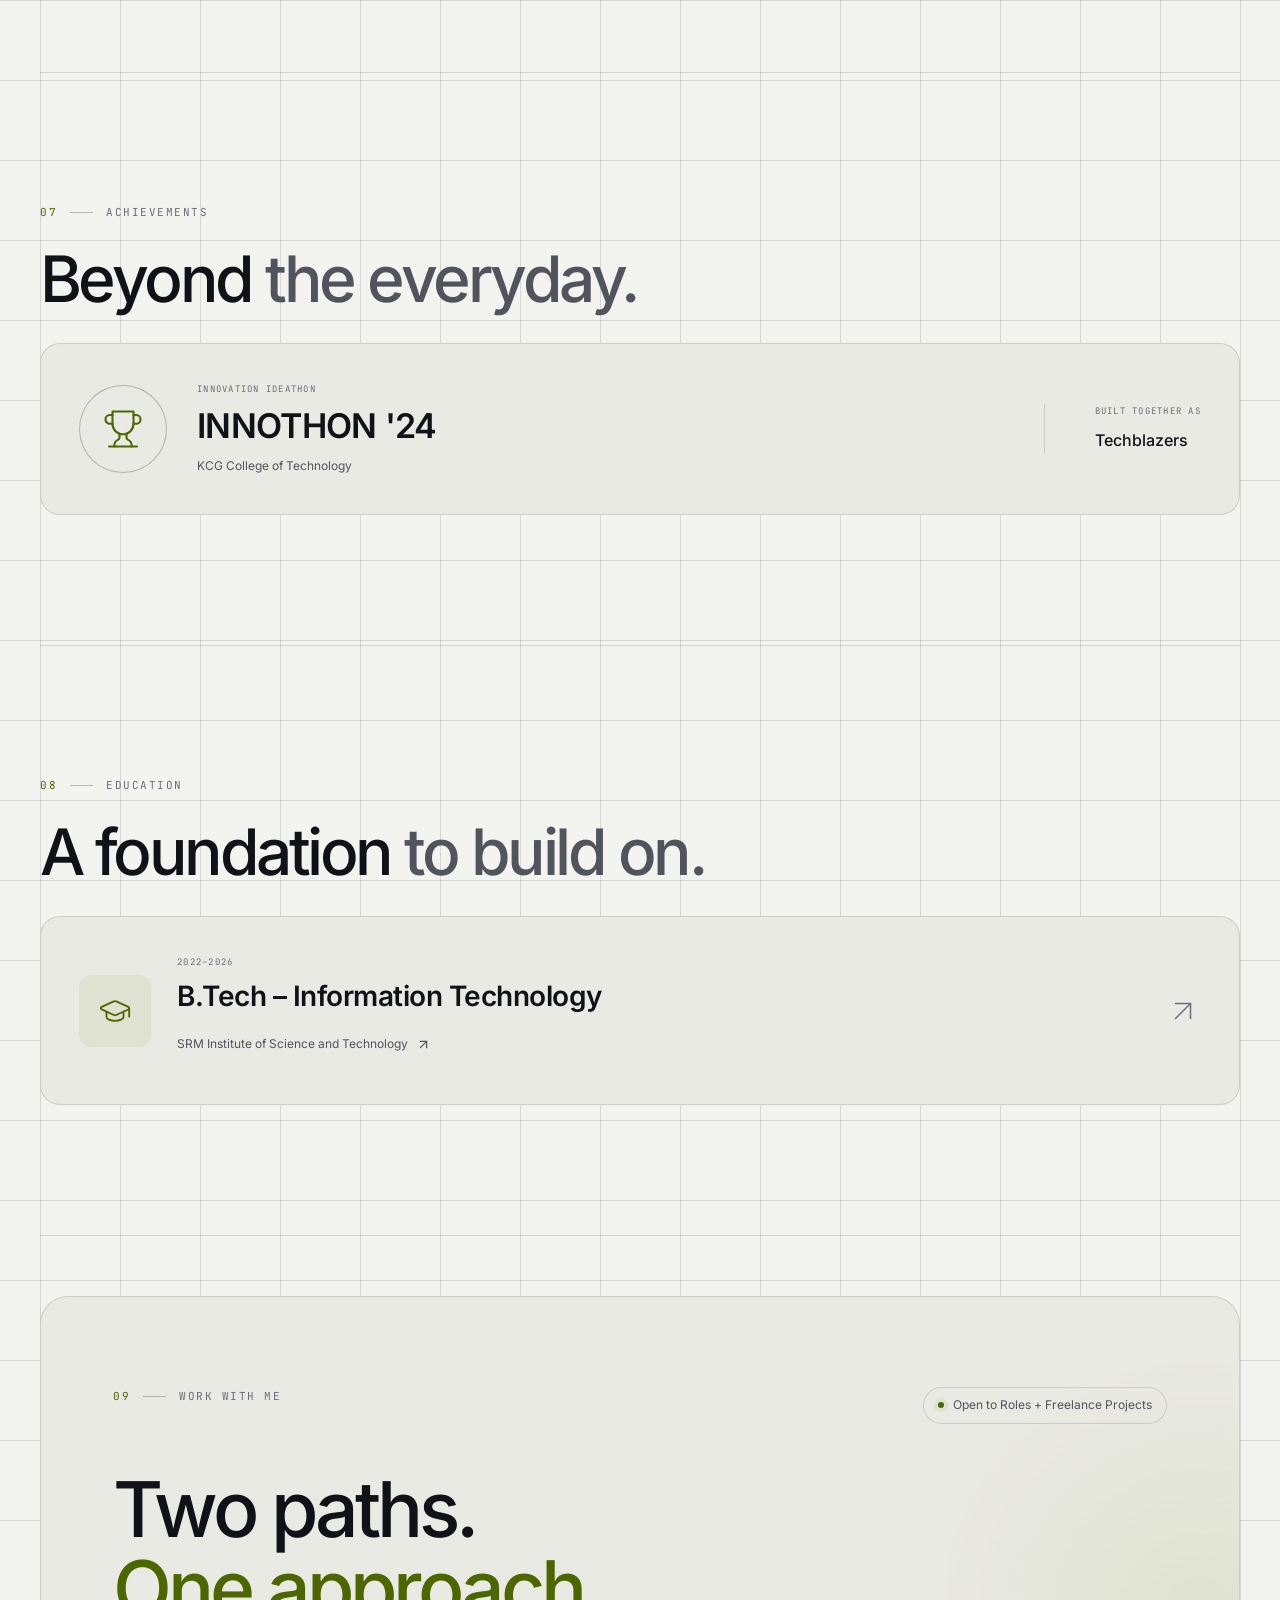
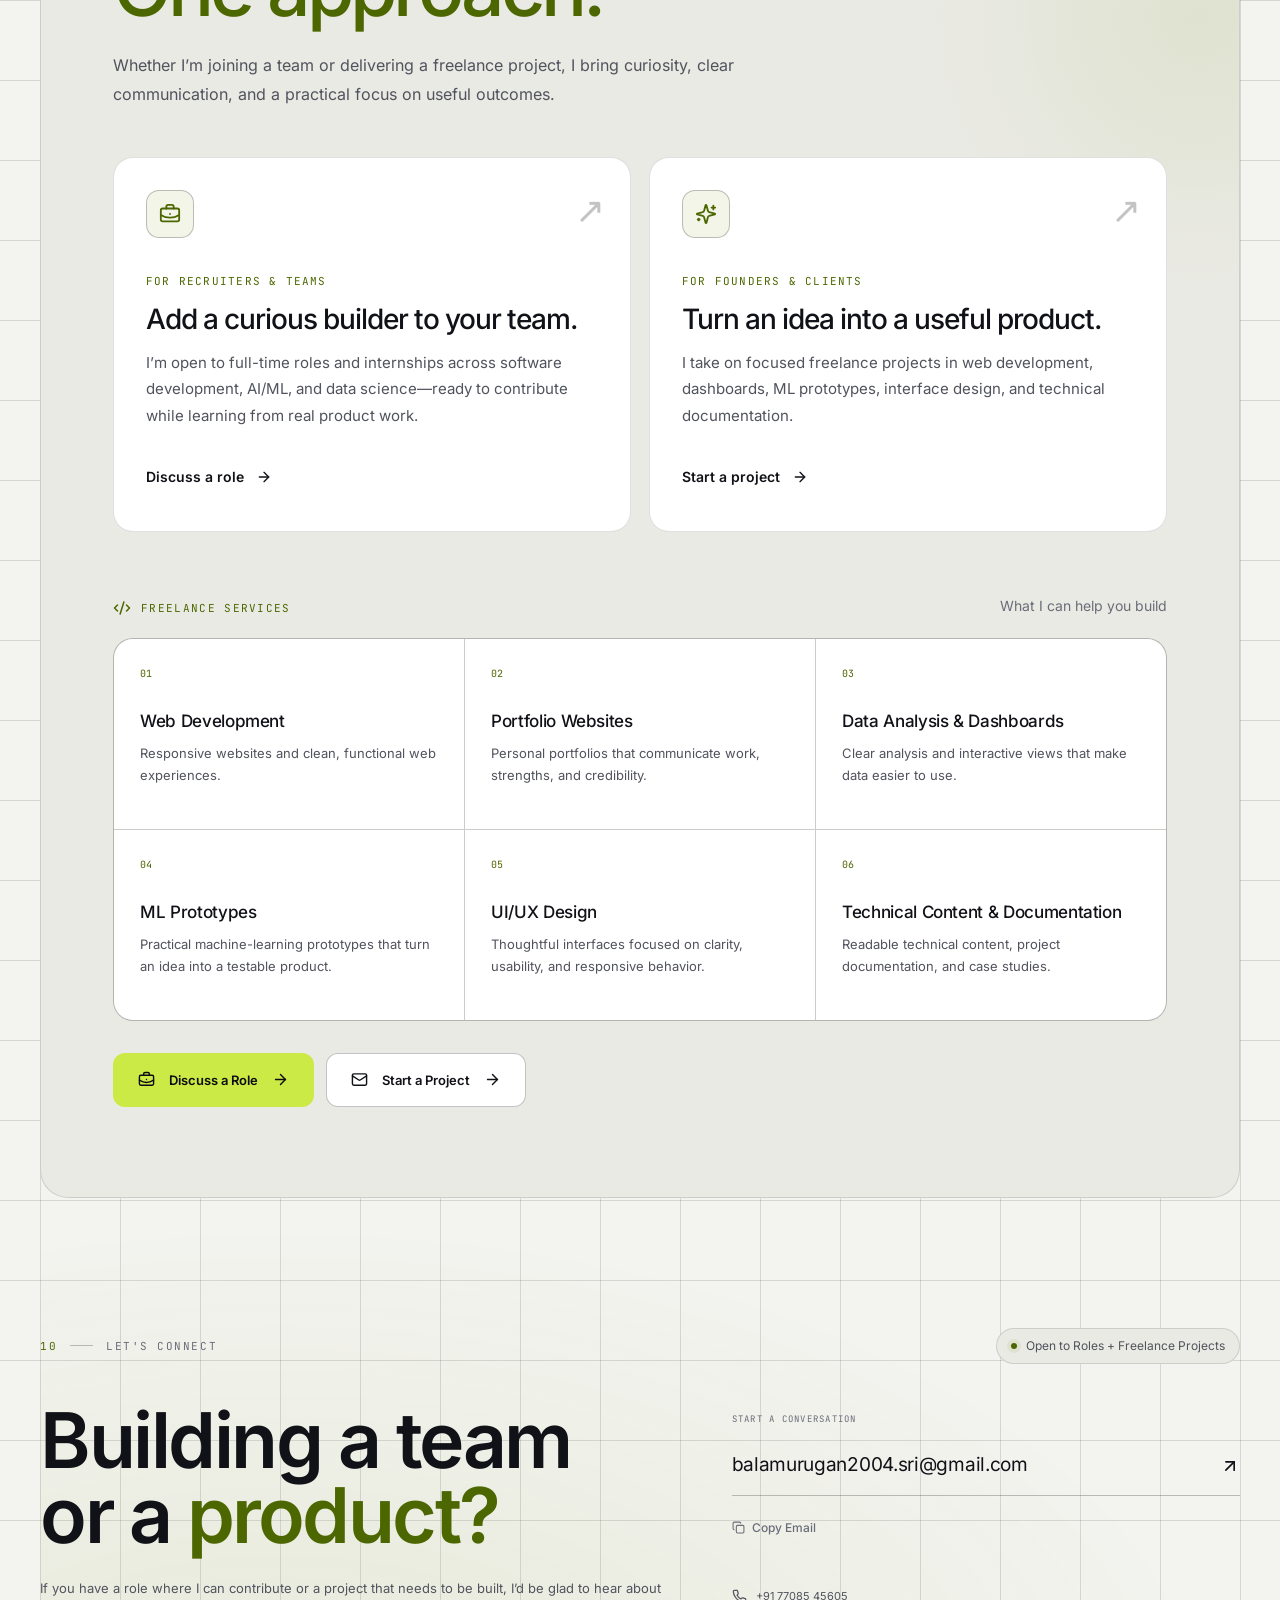
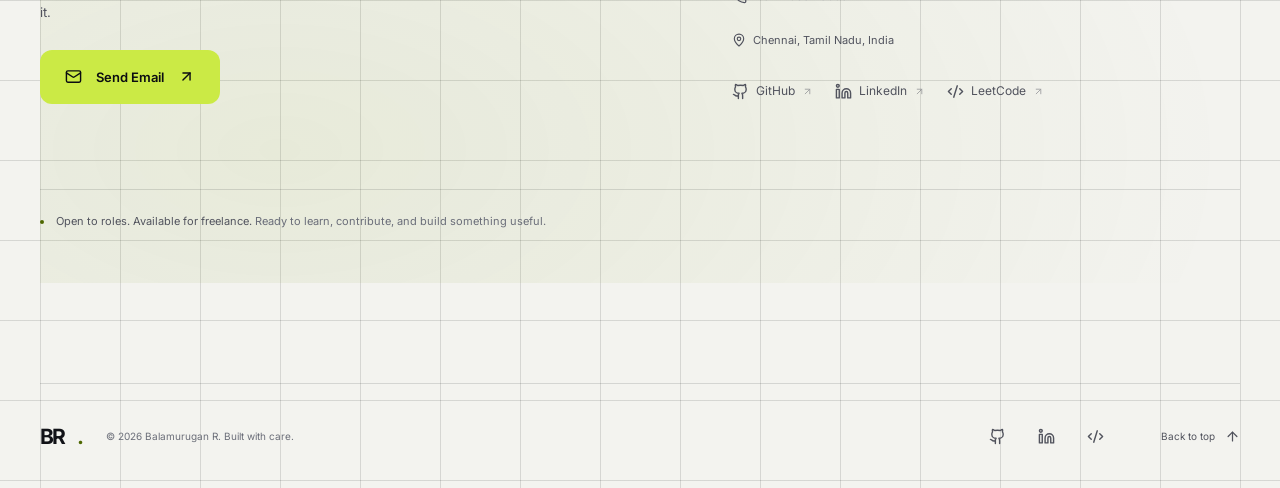
==== commit 288d8bf0: "Publish CausalAI portfolio project" ====
--- a/index.html
+++ b/index.html
@@ -18,9 +18,8 @@
     <link rel="icon" type="image/svg+xml" href="/favicon.svg" />
     <title>Balamurugan Renganathan | Software Developer & AI/ML</title>
     <script src="/theme-init.js"></script>
-    <script type="module" crossorigin src="/assets/index-CyODZnA_.js"></script>
-    <script defer src="/causalai-project.js"></script>
-    <link rel="stylesheet" crossorigin href="/assets/index-DCP1gsKk.css">
+    <script type="module" crossorigin src="/assets/index-Dk48DLX0.js"></script>
+    <link rel="stylesheet" crossorigin href="/assets/index-Cygte1pS.css">
   </head>
   <body><div id="root"></div></body>
 </html>
--- a/assets/index-Cygte1pS.css
+++ b/assets/index-Cygte1pS.css
@@ -0,0 +1 @@
+@font-face{font-family:Inter;font-style:normal;font-display:swap;font-weight:400;src:url(/assets/inter-latin-400-normal-C38fXH4l.woff2) format("woff2"),url(/assets/inter-latin-400-normal-CyCys3Eg.woff) format("woff")}@font-face{font-family:Inter;font-style:normal;font-display:swap;font-weight:500;src:url(/assets/inter-latin-500-normal-Cerq10X2.woff2) format("woff2"),url(/assets/inter-latin-500-normal-BL9OpVg8.woff) format("woff")}@font-face{font-family:Inter;font-style:normal;font-display:swap;font-weight:600;src:url(/assets/inter-latin-600-normal-LgqL8muc.woff2) format("woff2"),url(/assets/inter-latin-600-normal-CiBQ2DWP.woff) format("woff")}@font-face{font-family:Inter;font-style:normal;font-display:swap;font-weight:700;src:url(/assets/inter-latin-700-normal-Yt3aPRUw.woff2) format("woff2"),url(/assets/inter-latin-700-normal-BLAVimhd.woff) format("woff")}@font-face{font-family:JetBrains Mono;font-style:normal;font-display:swap;font-weight:400;src:url(/assets/jetbrains-mono-latin-400-normal-V6pRDFza.woff2) format("woff2"),url(/assets/jetbrains-mono-latin-400-normal-6-qcROiO.woff) format("woff")}/*! tailwindcss v4.3.3 | MIT License | https://tailwindcss.com */@layer properties{@supports (((-webkit-hyphens:none)) and (not (margin-trim:inline))) or ((-moz-orient:inline) and (not (color:rgb(from red r g b)))){*,:before,:after,::backdrop{--tw-rotate-x:initial;--tw-rotate-y:initial;--tw-rotate-z:initial;--tw-skew-x:initial;--tw-skew-y:initial;--tw-border-style:solid;--tw-blur:initial;--tw-brightness:initial;--tw-contrast:initial;--tw-grayscale:initial;--tw-hue-rotate:initial;--tw-invert:initial;--tw-opacity:initial;--tw-saturate:initial;--tw-sepia:initial;--tw-drop-shadow:initial;--tw-drop-shadow-color:initial;--tw-drop-shadow-alpha:100%;--tw-drop-shadow-size:initial;--tw-backdrop-blur:initial;--tw-backdrop-brightness:initial;--tw-backdrop-contrast:initial;--tw-backdrop-grayscale:initial;--tw-backdrop-hue-rotate:initial;--tw-backdrop-invert:initial;--tw-backdrop-opacity:initial;--tw-backdrop-saturate:initial;--tw-backdrop-sepia:initial}}}@layer theme{:root,:host{--font-sans:"Inter", sans-serif;--font-mono:"JetBrains Mono", monospace;--default-transition-duration:.15s;--default-transition-timing-function:cubic-bezier(.4, 0, .2, 1);--default-font-family:var(--font-sans);--default-mono-font-family:var(--font-mono)}}@layer base{*,:after,:before,::backdrop{box-sizing:border-box;border:0 solid;margin:0;padding:0}::file-selector-button{box-sizing:border-box;border:0 solid;margin:0;padding:0}html,:host{-webkit-text-size-adjust:100%;-moz-tab-size:4;tab-size:4;line-height:1.5;font-family:var(--default-font-family,-apple-system, BlinkMacSystemFont, "Segoe UI", Roboto, "Helvetica Neue", "Noto Sans", Arial, sans-serif, "Apple Color Emoji", "Segoe UI Emoji", "Segoe UI Symbol", "Noto Color Emoji");font-feature-settings:var(--default-font-feature-settings,normal);font-variation-settings:var(--default-font-variation-settings,normal);-webkit-tap-highlight-color:transparent}hr{height:0;color:inherit;border-top-width:1px}abbr:where([title]){-webkit-text-decoration:underline dotted;text-decoration:underline dotted}h1,h2,h3,h4,h5,h6{font-size:inherit;font-weight:inherit}a{color:inherit;-webkit-text-decoration:inherit;text-decoration:inherit}b,strong{font-weight:bolder}code,kbd,samp,pre{font-family:var(--default-mono-font-family,ui-monospace, SFMono-Regular, Menlo, Monaco, Consolas, "Liberation Mono", "Courier New", monospace);font-feature-settings:var(--default-mono-font-feature-settings,normal);font-variation-settings:var(--default-mono-font-variation-settings,normal);font-size:1em}small{font-size:80%}sub,sup{vertical-align:baseline;font-size:75%;line-height:0;position:relative}sub{bottom:-.25em}sup{top:-.5em}table{text-indent:0;border-color:inherit;border-collapse:collapse}:-moz-focusring:where(:not(iframe)){outline:auto}progress{vertical-align:baseline}summary{display:list-item}ol,ul,menu{list-style:none}img,svg,video,canvas,audio,iframe,embed,object{vertical-align:middle;display:block}img,video{max-width:100%;height:auto}button,input,select,optgroup,textarea{font:inherit;font-feature-settings:inherit;font-variation-settings:inherit;letter-spacing:inherit;color:inherit;opacity:1;background-color:#0000;border-radius:0}::file-selector-button{font:inherit;font-feature-settings:inherit;font-variation-settings:inherit;letter-spacing:inherit;color:inherit;opacity:1;background-color:#0000;border-radius:0}:where(select:is([multiple],[size])) optgroup{font-weight:bolder}:where(select:is([multiple],[size])) optgroup option{padding-inline-start:20px}::file-selector-button{margin-inline-end:4px}::placeholder{opacity:1}@supports (not ((-webkit-appearance:-apple-pay-button))) or (contain-intrinsic-size:1px){::placeholder{color:currentColor}@supports (color:color-mix(in lab,red,red)){::placeholder{color:color-mix(in oklab,currentcolor 50%,transparent)}}}textarea{resize:vertical}::-webkit-search-decoration{-webkit-appearance:none}::-webkit-date-and-time-value{min-height:1lh;text-align:inherit}::-webkit-datetime-edit{display:inline-flex}::-webkit-datetime-edit-fields-wrapper{padding:0}::-webkit-datetime-edit{padding-block:0}::-webkit-datetime-edit-year-field{padding-block:0}::-webkit-datetime-edit-month-field{padding-block:0}::-webkit-datetime-edit-day-field{padding-block:0}::-webkit-datetime-edit-hour-field{padding-block:0}::-webkit-datetime-edit-minute-field{padding-block:0}::-webkit-datetime-edit-second-field{padding-block:0}::-webkit-datetime-edit-millisecond-field{padding-block:0}::-webkit-datetime-edit-meridiem-field{padding-block:0}::-webkit-calendar-picker-indicator{line-height:1}:-moz-ui-invalid{box-shadow:none}button,input:where([type=button],[type=reset],[type=submit]){-webkit-appearance:button;-moz-appearance:button;appearance:button}::file-selector-button{-webkit-appearance:button;-moz-appearance:button;appearance:button}::-webkit-inner-spin-button{height:auto}::-webkit-outer-spin-button{height:auto}[hidden]:where(:not([hidden=until-found])){display:none!important}}@layer components;@layer utilities{.collapse{visibility:collapse}.visible{visibility:visible}.sr-only{clip-path:inset(50%);white-space:nowrap;border-width:0;width:1px;height:1px;margin:-1px;padding:0;position:absolute;overflow:hidden}.fixed{position:fixed}.static{position:static}.sticky{position:sticky}.container{width:100%}@media(min-width:40rem){.container{max-width:40rem}}@media(min-width:48rem){.container{max-width:48rem}}@media(min-width:64rem){.container{max-width:64rem}}@media(min-width:80rem){.container{max-width:80rem}}@media(min-width:96rem){.container{max-width:96rem}}.block{display:block}.grid{display:grid}.hidden{display:none}.grow{flex-grow:1}.transform{transform:var(--tw-rotate-x,) var(--tw-rotate-y,) var(--tw-rotate-z,) var(--tw-skew-x,) var(--tw-skew-y,)}.border{border-style:var(--tw-border-style);border-width:1px}.uppercase{text-transform:uppercase}.underline{text-decoration-line:underline}.invert{--tw-invert:invert(100%);filter:var(--tw-blur,) var(--tw-brightness,) var(--tw-contrast,) var(--tw-grayscale,) var(--tw-hue-rotate,) var(--tw-invert,) var(--tw-saturate,) var(--tw-sepia,) var(--tw-drop-shadow,)}.filter{filter:var(--tw-blur,) var(--tw-brightness,) var(--tw-contrast,) var(--tw-grayscale,) var(--tw-hue-rotate,) var(--tw-invert,) var(--tw-saturate,) var(--tw-sepia,) var(--tw-drop-shadow,)}.backdrop-filter{-webkit-backdrop-filter:var(--tw-backdrop-blur,) var(--tw-backdrop-brightness,) var(--tw-backdrop-contrast,) var(--tw-backdrop-grayscale,) var(--tw-backdrop-hue-rotate,) var(--tw-backdrop-invert,) var(--tw-backdrop-opacity,) var(--tw-backdrop-saturate,) var(--tw-backdrop-sepia,);backdrop-filter:var(--tw-backdrop-blur,) var(--tw-backdrop-brightness,) var(--tw-backdrop-contrast,) var(--tw-backdrop-grayscale,) var(--tw-backdrop-hue-rotate,) var(--tw-backdrop-invert,) var(--tw-backdrop-opacity,) var(--tw-backdrop-saturate,) var(--tw-backdrop-sepia,)}.transition{transition-property:color,background-color,border-color,outline-color,text-decoration-color,fill,stroke,--tw-gradient-from,--tw-gradient-via,--tw-gradient-to,opacity,box-shadow,transform,translate,scale,rotate,filter,-webkit-backdrop-filter,backdrop-filter,display,content-visibility,overlay,pointer-events;transition-timing-function:var(--tw-ease,var(--default-transition-timing-function));transition-duration:var(--tw-duration,var(--default-transition-duration))}}:root{color-scheme:dark;--bg:#050807;--surface:#0c1210;--surface-alt:#080d0b;--text:#f4f7f5;--secondary:#a7b0aa;--muted:#929e97;--accent:#34d399;--primary:#10b981;--line:#ffffff17;--line-strong:#ffffff29;--accent-wash:#10b98112;--header:#050807e6;--art-text:#d6ded9;font-family:Inter,sans-serif}:root[data-theme=light]{color-scheme:light;--bg:#f7faf8;--surface:#fff;--surface-alt:#f1f6f3;--text:#111713;--secondary:#4e5a53;--muted:#58665e;--accent:#08754f;--primary:#10b981;--line:#0f17121f;--line-strong:#0f171233;--accent-wash:#0596690f;--header:#f7faf8eb;--art-text:#293d32}*{box-sizing:border-box}html{scroll-behavior:smooth;scroll-padding-top:106px}body{background:var(--bg);color:var(--text);-webkit-font-smoothing:antialiased;margin:0;font-size:15px;line-height:1.7}::selection{color:var(--text);background:#10b9814d}a{color:inherit;text-decoration:none}button,input{font:inherit}button,a{-webkit-tap-highlight-color:transparent}button{cursor:pointer;color:inherit;background:0 0;border:0}a,button{transition:color .18s,background-color .18s,border-color .18s,transform .18s}a:hover{color:var(--accent)}button:focus-visible,a:focus-visible,input:focus-visible,summary:focus-visible{outline:2px solid var(--accent);outline-offset:5px;border-radius:4px}#main:focus{outline:none}svg{flex-shrink:0}h1,h2,h3,p{margin:0}h1,h2,h3{font-weight:600;line-height:1.2}.container{width:min(1248px,100% - 96px);margin:auto}.mono,.eyebrow{font-family:JetBrains Mono,monospace}.eyebrow{letter-spacing:1.6px;color:var(--muted);align-items:center;gap:13px;font-size:10px;font-weight:400;line-height:1.7;display:flex}.eyebrow>span:first-child{color:var(--accent)}.label-line{background:var(--line-strong);width:23px;height:1px}.accent{color:var(--accent)}.subtle{color:var(--secondary)}.sr-only{clip:rect(0,0,0,0);white-space:nowrap;border:0;width:1px;height:1px;margin:-1px;padding:0;position:absolute;overflow:hidden}.skip-link{background:var(--accent);color:var(--bg);z-index:100;padding:12px 20px;position:fixed;top:-100px;left:20px}.skip-link:focus{top:15px}.scroll-progress{background:var(--primary);z-index:60;transform-origin:0;height:2px;position:fixed;inset:0 0 auto}.header{background:var(--header);-webkit-backdrop-filter:blur(16px);backdrop-filter:blur(16px);border-bottom:1px solid var(--line);z-index:30;height:80px;position:sticky;top:0}.header-inner{justify-content:space-between;align-items:center;gap:32px;width:min(1344px,100% - 72px);height:100%;margin:auto;display:flex}.brand{letter-spacing:-1.7px;font-size:27px;font-weight:700;line-height:1}.brand span{color:var(--accent)}.desktop-nav{align-items:center;gap:22px;display:flex}.desktop-nav a{color:var(--secondary);font-size:11px;line-height:44px;position:relative}.desktop-nav a[aria-current],.desktop-nav a:hover{color:var(--text)}.desktop-nav a[aria-current]:after{content:"";background:var(--accent);border-radius:50%;width:4px;height:4px;position:absolute;bottom:0;left:calc(50% - 2px)}.header-actions{align-items:center;gap:7px;display:flex}.icon-button{width:44px;height:44px;color:var(--secondary);border-radius:8px;justify-content:center;align-items:center;display:inline-flex}.icon-button:hover{background:var(--accent-wash);color:var(--accent)}.command-trigger{border:1px solid var(--line-strong);min-width:53px;min-height:36px;color:var(--secondary);border-radius:6px;justify-content:center;align-items:center;gap:6px;font-family:JetBrains Mono,monospace;font-size:12px;display:flex}.command-trigger:hover{border-color:var(--accent);color:var(--accent)}.menu-trigger{display:none}.hero{padding-top:80px}.hero-grid{grid-template-columns:1.3fr 1fr;align-items:center;gap:68px;min-height:480px;display:grid}.availability{border:1px solid var(--line);color:var(--secondary);border-radius:5px;align-items:center;gap:9px;width:fit-content;padding:6px 11px;font-size:10px;display:inline-flex}.status-dot{background:var(--accent);width:6px;height:6px;box-shadow:0 0 0 4px var(--accent-wash);border-radius:50%;flex-shrink:0;display:inline-block}.hero-eyebrow{margin-top:36px;margin-bottom:14px}h1{letter-spacing:-3.9px;white-space:nowrap;font-size:clamp(46px,4.85vw,70px)}.hero-role{color:var(--accent);align-items:center;gap:12px;height:43px;margin-top:10px;font-size:23px;font-weight:400;display:flex}.role-slash{color:var(--muted);font-size:19px;font-weight:400}.type-cursor{background:var(--accent);vertical-align:-3px;width:1px;height:22px;margin-left:4px;animation:1.2s step-end infinite blink;display:inline-block}@keyframes blink{50%{opacity:0}}.hero-description{color:var(--secondary);max-width:500px;margin-top:20px;font-size:16px;line-height:1.85}.hero-ctas{flex-wrap:wrap;gap:12px;margin-top:30px;display:flex}.button{border:1px solid #0000;border-radius:6px;justify-content:center;align-items:center;gap:14px;min-height:47px;padding:0 20px;font-size:12px;font-weight:600;display:inline-flex}.button-primary{background:var(--primary);color:#03190f}.button-primary:hover{color:#03190f;background:#34d399;transform:translateY(-2px)}.button-secondary{border-color:var(--line-strong);color:var(--text);background:var(--surface-alt)}.button-secondary:hover{border-color:var(--accent)}.social-links{flex-wrap:wrap;gap:22px;display:flex}.hero-copy>.social-links{margin-top:31px}.social-links a{min-height:44px;color:var(--secondary);align-items:center;gap:7px;font-size:11px;display:inline-flex}.social-links a:hover{color:var(--accent)}.social-links a>svg:last-of-type{opacity:.5;width:11px}.hero-art{border:1px solid var(--line);background:linear-gradient(130deg,var(--surface-alt),var(--bg));border-radius:2px;min-width:0;padding:22px 30px 15px;position:relative}.hero-art:before,.hero-art:after{content:"";border:1px solid var(--muted);background:var(--bg);width:7px;height:7px;position:absolute}.hero-art:before{top:-4px;left:-4px}.hero-art:after{bottom:-4px;right:-4px}.art-top{letter-spacing:1.2px;color:var(--muted);border-bottom:1px solid var(--line);justify-content:space-between;align-items:center;padding-bottom:20px;font-size:8px;display:flex}.art-cross{color:var(--accent);font-size:18px}.mindset-words{padding:20px 0}.mindset-word{letter-spacing:-2.5px;color:var(--art-text);align-items:center;gap:21px;font-size:clamp(40px,4.1vw,61px);font-weight:600;line-height:1.22;display:flex}.mindset-word .word-number{letter-spacing:0;color:var(--muted);padding-top:8px;font-size:9px}.mindset-word b{color:var(--muted);font-weight:600}.word-0,.word-3{color:#0000;-webkit-text-stroke:1px var(--muted)}.word-0 b,.word-3 b{color:#0000}.word-1,.word-1 b{color:var(--accent)}.build-arrow{color:var(--accent);margin-left:auto}.art-bottom{border-top:1px solid var(--line);letter-spacing:1.2px;color:var(--muted);justify-content:space-between;align-items:center;padding-top:17px;font-size:8px;line-height:1.9;display:flex}.art-symbol{color:var(--secondary);font-size:34px;line-height:1}.hero-bottom{border-top:1px solid var(--line);border-bottom:1px solid var(--line);color:var(--muted);justify-content:space-between;align-items:center;gap:20px;margin-top:55px;padding:25px 0;display:flex}.location{align-items:center;gap:7px;font-size:11px;display:inline-flex}.hero-domains{letter-spacing:1.2px;align-items:center;gap:14px;font-size:8px;display:flex}.hero-domains i{background:var(--accent);border-radius:50%;width:3px;height:3px}.scroll-cue{align-items:center;gap:12px;min-height:28px;font-size:11px;display:inline-flex}.section{border-bottom:1px solid var(--line);padding:100px 0;scroll-margin-top:20px}.section-heading{justify-content:space-between;align-items:flex-end;gap:60px;margin-bottom:44px;display:flex}.section-heading h2{letter-spacing:-1.8px;margin-top:17px;font-size:43px;line-height:1.22}.section-description{color:var(--secondary);flex-shrink:0;max-width:330px;padding-bottom:4px;font-size:13px;line-height:1.8}.about-grid{grid-template-columns:1.25fr 1fr;gap:70px;display:grid}.about-copy p{color:var(--secondary);margin-bottom:18px;font-size:14px;line-height:1.9}.about-copy .lead{color:var(--text);margin-bottom:21px;font-size:18px;line-height:1.7}.strengths{flex-wrap:wrap;gap:10px 20px;margin-top:28px;display:flex}.strengths span{color:var(--secondary);align-items:center;gap:8px;font-size:11px;display:flex}.strengths svg{color:var(--accent)}.identity-card{border:1px solid var(--line);background:var(--surface-alt);border-radius:10px;padding:28px}.identity-top{justify-content:space-between;align-items:center;gap:20px;display:flex}.identity-top>.mono{color:var(--muted);letter-spacing:1px;font-size:7px}.mini-brand{letter-spacing:-1px;font-size:21px;font-weight:700}.mini-brand span{color:var(--accent)}.identity-card blockquote{color:var(--text);letter-spacing:-.5px;margin:28px 0;font-size:19px;line-height:1.65}.identity-details{border-top:1px solid var(--line);flex-direction:column;gap:6px;padding-top:20px;display:flex}.identity-details strong{font-size:12px}.identity-details .location{color:var(--muted);font-size:10px}.identity-details>a{color:var(--secondary);overflow-wrap:anywhere;align-items:center;gap:9px;font-size:11px;display:flex}.workflow-head{justify-content:space-between;align-items:center;margin:52px 0 24px;display:flex}.small-copy{color:var(--muted);font-size:11px}.workflow{border:1px solid var(--line);background:var(--surface-alt);border-radius:8px;grid-template-columns:repeat(6,1fr);display:grid}.workflow-step{border-right:1px solid var(--line);padding:22px 20px;position:relative}.workflow-step:last-child{border:0}.workflow-step>span{color:var(--accent);font-size:9px}.workflow-step h3{margin-top:17px;margin-bottom:7px;font-size:13px}.workflow-step p{color:var(--muted);font-size:10px}.about-foot{grid-template-columns:1.25fr 1fr;gap:70px;margin-top:37px;display:grid}.about-foot .eyebrow{margin-bottom:16px;font-size:9px}.about-foot p:not(.eyebrow){color:var(--secondary);font-size:12px;line-height:1.85}.tags{flex-wrap:wrap;gap:7px;display:flex}.tag{color:var(--secondary);border:1px solid var(--line);background:var(--surface-alt);border-radius:4px;padding:4px 8px;font-size:10px;line-height:1.5}.skills-layout{border:1px solid var(--line);border-radius:10px;grid-template-columns:230px 1fr;display:grid;overflow:hidden}.skill-core{text-align:center;background:radial-gradient(ellipse at 50% 40%,var(--accent-wash),transparent 70%),var(--surface-alt);border-right:1px solid var(--line);flex-direction:column;align-items:center;padding:36px 24px 24px;display:flex}.skill-core>.eyebrow{font-size:8px}.python-symbol{width:100px;height:100px;color:var(--accent);background:var(--accent-wash);box-shadow:0 0 0 12px var(--accent-wash);border:1px solid #10b98140;border-radius:24px;place-items:center;margin-top:auto;margin-bottom:22px;display:grid}.skill-core h3{letter-spacing:-.8px;font-size:28px}.skill-core p{color:var(--secondary);margin-top:13px;font-size:11px;line-height:1.8}.core-footer{letter-spacing:1px;width:100%;color:var(--muted);justify-content:space-between;align-items:center;gap:14px;margin-top:auto;padding-top:60px;font-size:7px;display:flex}.skills-grid{grid-template-columns:1fr 1fr;display:grid}.skill-group{border-bottom:1px solid var(--line);padding:25px}.skill-group:nth-child(odd){border-right:1px solid var(--line)}.skill-group:nth-last-child(-n+2){border-bottom:0}.skill-group h3{align-items:center;gap:10px;margin-bottom:15px;font-size:12px;display:flex}.skill-group h3 svg{color:var(--accent)}.skill-group .tag{padding:3px 7px;font-size:9px}.project-toolbar{justify-content:space-between;align-items:center;gap:24px;margin-bottom:24px;display:flex}.filters{flex-wrap:wrap;gap:6px;display:flex}.filters button{height:44px;color:var(--secondary);border:1px solid #0000;border-radius:6px;align-items:center;gap:8px;padding:0 15px;font-size:11px;display:inline-flex}.filters button.active{background:var(--accent-wash);color:var(--accent);border-color:#10b9814d}.filters button:hover{color:var(--accent)}.filters button span{border-left:1px solid #10b9814d;padding-left:8px;font-family:JetBrains Mono,monospace;font-size:8px}.project-count{letter-spacing:1px;color:var(--muted);font-size:8px}.project-grid{grid-template-columns:1fr 1fr;gap:24px;display:grid}.project-card{background:var(--surface-alt);border:1px solid var(--line);border-radius:12px;flex-direction:column;transition:transform .2s,border-color .2s;display:flex;position:relative;overflow:hidden}.project-card:after{content:"";pointer-events:none;opacity:0;background:radial-gradient(450px circle at var(--mouse-x,50%) var(--mouse-y,50%),#10b98117,transparent 65%);transition:opacity .2s;position:absolute;top:0;right:0;bottom:0;left:0}@media(hover:hover)and (pointer:fine){.project-card:hover{border-color:#10b98152;transform:translateY(-4px)}.project-card:hover:after{opacity:1}}.project-visual{border-bottom:1px solid var(--line);background-image:linear-gradient(var(--line) 1px,transparent 1px),linear-gradient(90deg,var(--line) 1px,transparent 1px);background-size:32px 32px;background-color:var(--surface);height:208px;color:var(--accent);position:relative;overflow:hidden}.project-visual:after{content:"";background:linear-gradient(90deg,var(--surface),transparent 45%,var(--surface));pointer-events:none;position:absolute;top:0;right:0;bottom:0;left:0}.visual-caption,.visual-bottom{z-index:1;letter-spacing:1.7px;color:var(--muted);font-size:7px;position:absolute;left:25px}.visual-caption{top:18px}.visual-bottom{bottom:16px}.moderation-flow{z-index:1;justify-content:center;align-items:center;gap:23px;height:100%;display:flex;position:relative}.text-sample{border:1px solid var(--line-strong);background:var(--surface-alt);border-radius:8px;gap:8px;width:102px;padding:20px 15px;display:grid}.text-sample span{background:var(--muted);opacity:.6;border-radius:2px;height:3px}.text-sample span:last-child{width:60%}.shield-mark{background:var(--surface-alt);width:77px;height:77px;box-shadow:0 0 0 8px var(--accent-wash);border:1px solid #10b9814d;border-radius:18px;place-items:center;display:grid}.category-dots{grid-template-columns:repeat(2,1fr);gap:9px;padding-left:10px;display:grid}.category-dots i{border:1px solid var(--accent);background:var(--accent-wash);border-radius:2px;width:8px;height:8px}.forecast-number{z-index:1;letter-spacing:-1px;align-items:baseline;gap:10px;padding:47px 25px 0;font-size:28px;display:flex;position:relative}.forecast-number span{color:var(--muted);letter-spacing:1px;font-family:JetBrains Mono,monospace;font-size:7px}.forecast-visual svg{width:80%;height:100px;position:absolute;top:76px;left:20%}.analysis-composition{z-index:1;justify-content:center;align-items:center;gap:40px;height:100%;display:flex;position:relative}.analysis-composition>svg{color:var(--secondary)}.abstract-bars{border-bottom:1px solid var(--line-strong);align-items:flex-end;gap:7px;width:220px;height:90px;padding-bottom:3px;display:flex}.abstract-bars span{background:var(--accent);opacity:.4;border-radius:2px 2px 0 0;width:100%}.abstract-bars span:nth-child(3n){opacity:.75}.gold-composition{z-index:1;justify-content:center;align-items:center;height:100%;display:flex;position:relative}.lstm-cell{background:var(--surface-alt);border:1px solid var(--line-strong);text-align:center;width:83px;color:var(--text);border-radius:8px;padding:16px 12px;font-size:16px}.lstm-cell small{letter-spacing:1px;color:var(--muted);font-size:6px;display:block}.connector{background:var(--muted);width:30px;height:1px}.gold-composition>svg{margin-right:25px}.market-label{color:var(--text);letter-spacing:-1px;font-size:30px;line-height:1.1}.market-label span{color:var(--muted);letter-spacing:1px;margin-top:6px;font-size:13px;display:block}.portfolio-composition{z-index:1;justify-content:center;align-items:center;gap:18px;height:100%;display:flex;position:relative}.browser-shell{border:1px solid var(--line-strong);background:var(--surface-alt);width:210px;box-shadow:0 15px 45px var(--accent-wash);border-radius:10px;overflow:hidden}.browser-bar{border-bottom:1px solid var(--line);gap:5px;padding:9px 11px;display:flex}.browser-bar i{background:var(--muted);border-radius:50%;width:5px;height:5px}.browser-body{min-height:105px;color:var(--text);grid-template-columns:auto auto;place-content:center;align-items:center;gap:0 12px;display:grid}.browser-body svg{color:var(--accent);grid-row:1/3}.browser-body strong{letter-spacing:-1px;font-size:25px}.browser-body strong span{color:var(--accent)}.browser-body small{letter-spacing:1.8px;color:var(--muted);font:7px JetBrains Mono,monospace}.quality-stack{gap:9px;display:grid}.quality-stack span{border:1px solid var(--line-strong);background:var(--surface-alt);min-width:77px;color:var(--secondary);letter-spacing:1px;border-radius:7px;align-items:center;gap:7px;padding:9px 10px;font:7px JetBrains Mono,monospace;display:flex}.quality-stack svg{color:var(--accent)}@media(max-width:430px){.portfolio-composition{gap:10px}.browser-shell{width:175px}.quality-stack span{min-width:68px;padding:8px 7px}}.project-body{flex-direction:column;flex:1;padding:26px;display:flex}.project-category{color:var(--muted);letter-spacing:1px;gap:12px;margin-bottom:14px;font-size:7px;display:flex}.project-category span{color:var(--accent)}.project-body h3{letter-spacing:-.5px;font-size:21px;line-height:1.4}.project-description{color:var(--secondary);margin-top:13px;margin-bottom:18px;font-size:12px;line-height:1.9}.project-details{color:var(--muted);margin-top:15px;margin-bottom:20px;font-size:11px}.project-details summary{cursor:pointer;width:fit-content;min-height:28px;padding:4px 0}.project-details p{color:var(--secondary);margin-top:8px}.project-actions{border-top:1px solid var(--line);flex-wrap:wrap;gap:8px 23px;margin-top:auto;padding-top:16px;display:flex}.text-action{align-items:center;gap:7px;min-height:34px;font-size:11px;font-weight:500;display:inline-flex}.text-action svg:last-child{width:13px}.text-action:hover{color:var(--accent)}.projects-footer{justify-content:space-between;align-items:center;gap:24px;margin-top:28px;display:flex}.projects-footer>span{color:var(--muted);font-size:11px}.timeline{gap:28px;display:grid}.timeline-item{grid-template-columns:155px 1fr;align-items:center;gap:40px;display:grid;position:relative}.timeline-item:before{content:"";background:var(--line-strong);width:1px;position:absolute;top:0;bottom:-28px;left:172px}.timeline-item:last-child:before{bottom:50%}.timeline-date{color:var(--muted);font-size:10px}.timeline-dot{border:1px solid var(--accent);background:var(--bg);border-radius:50%;width:7px;height:7px;position:absolute;top:calc(50% - 3px);left:169px}.experience-card{background:var(--surface-alt);border:1px solid var(--line);border-radius:9px;align-items:center;gap:22px;padding:28px;display:flex}.experience-icon{background:var(--accent-wash);border:1px solid var(--line);width:48px;height:48px;color:var(--accent);border-radius:10px;flex-shrink:0;place-items:center;display:grid}.experience-info .eyebrow{margin-bottom:9px;font-size:7px}.experience-info h3{letter-spacing:-.4px;font-size:18px}.experience-info>p:last-child{color:var(--secondary);margin-top:5px;font-size:12px}.experience-actions{flex-direction:column;margin-left:auto;display:flex}.experience-note{color:var(--secondary);max-width:920px;margin-top:32px;padding-left:195px;font-size:12px}.research-list{border-top:1px solid var(--line)}.research-card{border-bottom:1px solid var(--line);grid-template-columns:80px 1fr;gap:20px;padding:34px 0;display:grid}.research-card:last-child{border-bottom:0;padding-bottom:0}.research-index{color:var(--muted);flex-direction:column;gap:25px;padding-top:4px;font-size:10px;display:flex}.research-index svg{color:var(--accent)}.research-main>.eyebrow{color:var(--accent);text-transform:uppercase;font-size:8px}.research-main h3{letter-spacing:-.6px;max-width:850px;margin-top:12px;font-size:25px;line-height:1.4}.research-author{color:var(--secondary);margin-top:10px;font-size:12px}.research-main .tags{margin:18px 0}.research-main .tag{font-size:9px}.conference{color:var(--secondary);max-width:750px;font-size:13px}.research-meta{color:var(--muted);flex-wrap:wrap;gap:20px;margin-top:9px;font-size:10px;display:flex}.research-meta>span{align-items:center;gap:7px;display:flex}.paper-info{color:var(--muted);margin-top:10px;font-size:10px;line-height:1.9}.paper-info .mono{overflow-wrap:anywhere;font-size:9px}.research-actions{flex-wrap:wrap;gap:10px 25px;margin-top:22px;display:flex}.copy-control{flex-direction:column;align-items:flex-start;display:inline-flex}.copy-error{color:var(--secondary);max-width:230px;font-size:11px}.certification-grid{grid-template-columns:repeat(3,1fr);gap:18px;display:grid}.certification-card{border:1px solid var(--line);background:var(--surface-alt);border-radius:9px;flex-direction:column;padding:25px;display:flex}.certificate-top{justify-content:space-between;align-items:center;margin-bottom:26px;display:flex}.certificate-top>svg{color:var(--accent)}.certificate-top>span{color:var(--muted);font-size:9px}.certificate-provider{color:var(--secondary);margin-bottom:9px;font-size:10px}.certification-card h3{letter-spacing:-.2px;margin-bottom:21px;font-size:17px;line-height:1.5}.certification-card>a{color:var(--secondary);align-self:flex-start;margin-top:auto}.certification-card>a:hover{color:var(--accent)}.compact-section{padding:76px 0}.compact-section .section-heading{margin-bottom:32px}.compact-section h2{font-size:36px}.achievement-card{border:1px solid var(--line);background:linear-gradient(110deg,var(--accent-wash),transparent 70%);border-radius:10px;align-items:center;gap:30px;padding:35px;display:flex}.achievement-icon{width:88px;height:88px;color:var(--accent);border:1px solid var(--line-strong);background:var(--surface-alt);border-radius:50%;flex-shrink:0;place-items:center;display:grid}.achievement-card .eyebrow{text-transform:uppercase;font-size:8px}.achievement-card h3{letter-spacing:-.7px;margin:9px 0;font-size:28px}.achievement-card p:not(.eyebrow){color:var(--secondary);font-size:12px}.achievement-team{border-left:1px solid var(--line);margin-left:auto;padding-left:50px}.achievement-team strong{margin-top:8px;font-size:16px;font-weight:500;display:block}.education-card{border:1px solid var(--line);background:var(--surface-alt);border-radius:10px;align-items:center;gap:26px;padding:34px;display:flex}.education-icon{background:var(--accent-wash);width:72px;height:72px;color:var(--accent);border-radius:12px;flex-shrink:0;place-items:center;display:grid}.education-card .eyebrow{font-size:9px}.education-card h3{letter-spacing:-.5px;margin:9px 0;font-size:22px}.education-card a{color:var(--secondary);align-items:center;gap:8px;font-size:12px;display:inline-flex}.education-card a:hover{color:var(--accent)}.education-arrow{color:var(--muted);margin-left:auto}.contact-section{border:0;padding-top:95px;padding-bottom:30px}.contact-top{justify-content:space-between;align-items:center;margin-bottom:39px;display:flex}.contact-grid{grid-template-columns:1.2fr 1fr;gap:70px;display:grid}.contact-grid h2{letter-spacing:-2px;font-size:49px;line-height:1.15;position:relative}.contact-arrow{vertical-align:middle;width:38px;height:38px;margin-left:10px}.contact-grid>div>p:not(.eyebrow){color:var(--secondary);margin-top:22px;font-size:13px;line-height:1.85}.contact-grid .button{margin-top:26px}.contact-details{padding-top:9px}.contact-details>.eyebrow{margin-bottom:22px;font-size:8px}.email-link{border-bottom:1px solid var(--line-strong);letter-spacing:-.3px;overflow-wrap:anywhere;justify-content:space-between;align-items:center;gap:15px;padding-bottom:13px;font-size:17px;display:flex}.contact-details>.copy-control{color:var(--muted);margin-top:10px}.contact-other{color:var(--secondary);flex-direction:column;gap:12px;margin-top:25px;display:flex}.contact-other>a{align-items:center;gap:9px;font-size:11px;display:flex}.contact-details .social-links{margin-top:20px}.closing-note{border-top:1px solid var(--line);color:var(--secondary);align-items:center;gap:12px;margin-top:76px;padding:22px 0;font-size:11px;display:flex}.closing-note p>span{color:var(--muted)}.closing-note .status-dot{width:4px;height:4px;box-shadow:none}.footer{border-top:1px solid var(--line);align-items:center;gap:24px;padding:26px 0 35px;display:flex}.footer>span{color:var(--muted);font-size:10px}.footer .brand{font-size:21px}.back-top{min-height:44px;color:var(--secondary);align-items:center;gap:10px;margin-left:auto;font-size:10px;display:flex}.modal{background:var(--surface);width:min(580px,100% - 32px);max-height:calc(100dvh - 48px);color:var(--text);border:1px solid var(--line-strong);border-radius:13px;margin:auto;padding:0;position:fixed;top:0;right:0;bottom:0;left:0;overflow:auto;box-shadow:0 20px 90px #00000059}.modal::backdrop{-webkit-backdrop-filter:blur(5px);backdrop-filter:blur(5px);background:#000000a6}.modal-heading{border-bottom:1px solid var(--line);color:var(--secondary);justify-content:space-between;align-items:center;padding:12px 18px;font-size:11px;display:flex}.search-wrap{border-bottom:1px solid var(--line);color:var(--accent);align-items:center;gap:12px;padding:16px 22px;display:flex}.search-wrap input{color:var(--text);background:0 0;border:0;width:100%;min-width:0;padding:8px 2px;font-size:14px}.search-wrap input::placeholder{color:var(--muted)}.command-results{max-height:min(400px,55dvh);padding:9px;overflow:auto}.command-results a{border:1px solid #0000;border-radius:6px;justify-content:space-between;align-items:center;gap:20px;padding:10px 15px;font-size:13px;display:flex}.command-results a small{color:var(--muted);margin-top:2px;font-size:9px;display:block}.command-results a.selected{background:var(--accent-wash);color:var(--accent);border-color:#10b98140}.command-results a>svg{color:var(--muted)}.command-hints{border-top:1px solid var(--line);color:var(--muted);gap:22px;padding:13px 20px;font-size:9px;display:flex}.command-hints>span{align-items:center;gap:4px;display:flex}.command-hints kbd{font-size:9px}.no-results{text-align:center;color:var(--secondary);padding:30px 16px;font-size:12px}.mobile-menu{max-width:420px}.mobile-menu nav{padding:12px 20px;display:grid}.mobile-menu nav a{border-bottom:1px solid var(--line);align-items:center;gap:16px;min-height:44px;padding:10px 8px;font-size:14px;display:flex}.mobile-menu nav a .mono{color:var(--muted);font-size:9px}.mobile-menu nav a svg{color:var(--muted);margin-left:auto}.mobile-menu nav a[aria-current]{color:var(--accent)}.menu-note{color:var(--muted);padding:10px 28px 22px;font-size:11px}@media(min-width:1600px){.hero{padding-top:95px}.hero-grid{min-height:520px}}@media(max-width:1279px){.desktop-nav{gap:15px}.header-inner{gap:20px;width:calc(100% - 48px)}.desktop-nav a{font-size:10px}.hero-grid{grid-template-columns:1.25fr 1fr;gap:40px}h1{letter-spacing:-3px;font-size:56px}.hero-art{padding:20px 24px}.mindset-word{font-size:48px}.section-heading h2{font-size:37px}.about-grid,.about-foot,.contact-grid{gap:40px}.contact-grid h2{font-size:43px}.email-link{font-size:15px}}@media(max-width:1100px){.desktop-nav{display:none}.menu-trigger{display:inline-flex}.container{width:calc(100% - 64px)}.hero{padding-top:56px}.hero-grid{gap:32px}.hero-description{font-size:14px}h1{font-size:49px}.hero-art{padding:20px}.mindset-word{gap:15px;font-size:43px}.build-arrow{width:32px}.hero-domains{display:none}.section-description{max-width:270px}.section-heading{gap:30px}.skills-layout{grid-template-columns:180px 1fr}.skill-group{padding:20px}.skill-core{padding-left:18px;padding-right:18px}.core-footer{font-size:6px}.workflow-step{padding:20px 13px}.timeline-item{grid-template-columns:130px 1fr;gap:28px}.timeline-item:before{left:138px}.timeline-dot{left:135px}.experience-note{padding-left:158px}.experience-card{gap:16px;padding:24px}.experience-info h3{font-size:16px}.experience-actions .text-action{font-size:10px}.certification-grid{grid-template-columns:repeat(2,1fr)}.contact-grid{gap:35px}.contact-grid h2{font-size:38px}.contact-arrow{width:28px}.email-link{font-size:14px}}@media(max-width:767px){html{scroll-padding-top:85px}.container{width:calc(100% - 40px)}.header{height:68px}.header-inner{width:calc(100% - 40px)}.brand{font-size:25px}.header-actions{gap:3px}.command-trigger{min-height:36px}.hero{padding-top:44px}.hero-grid{grid-template-columns:1fr;gap:40px}.hero-eyebrow{margin-top:28px;margin-bottom:12px}h1{letter-spacing:-2.4px;font-size:clamp(38px,7.9vw,58px)}.hero-role{height:38px;margin-top:8px;font-size:21px}.hero-description{max-width:530px;margin-top:18px;font-size:15px}.hero-ctas{gap:10px;margin-top:25px}.button{min-height:47px;padding:0 17px;font-size:11px}.hero-copy>.social-links{margin-top:20px}.social-links{gap:20px}.hero-art{max-width:100%;padding:18px 25px}.art-top{padding-bottom:10px;font-size:7px}.mindset-words{grid-template-columns:1fr 1fr;gap:13px 25px;padding:24px 0;display:grid}.mindset-word{letter-spacing:-1.5px;gap:12px;font-size:38px}.mindset-word .word-number{font-size:7px}.build-arrow{display:none}.art-bottom{padding-top:12px;font-size:7px}.art-symbol{font-size:27px}.hero-bottom{gap:10px;margin-top:35px;padding:17px 0}.location{font-size:9px}.scroll-cue{gap:6px;font-size:9px}.section{padding:64px 0}.section-heading{margin-bottom:30px;display:block}.section-heading h2{letter-spacing:-1.3px;margin-top:14px;font-size:33px}.section-description{max-width:500px;margin-top:18px;font-size:12px}.eyebrow{letter-spacing:1.2px;font-size:8px}.about-grid{grid-template-columns:1fr;gap:28px}.about-copy .lead{font-size:17px}.about-copy p{font-size:13px}.strengths{gap:14px 20px}.strengths span{font-size:10px}.identity-card{padding:24px}.identity-card blockquote{max-width:480px;font-size:19px}.workflow-head{margin-top:35px}.workflow-head .small-copy{display:none}.workflow{grid-template-columns:repeat(3,1fr)}.workflow-step{padding:20px 15px}.workflow-step:nth-child(3){border-right:0}.workflow-step:nth-child(-n+3){border-bottom:1px solid var(--line)}.workflow-step h3{margin-top:13px}.about-foot{grid-template-columns:1fr;gap:28px;margin-top:30px}.about-foot .eyebrow{font-size:8px}.skills-layout{grid-template-columns:1fr}.skill-core{border-right:0;border-bottom:1px solid var(--line);text-align:left;flex-flow:wrap;justify-content:flex-start;align-items:center;gap:16px;padding:24px}.skill-core>.eyebrow{width:100%}.python-symbol{width:56px;height:56px;box-shadow:none;border-radius:13px;margin:0}.python-symbol svg{width:30px}.skill-core h3{font-size:25px}.skill-core p{margin:0 0 0 auto;font-size:9px}.core-footer{display:none}.skill-group{padding:20px 17px}.skill-group h3{align-items:flex-start;gap:8px;font-size:11px;line-height:1.5}.skill-group h3 svg{width:16px;margin-top:1px}.skill-group .tag{padding:3px 6px;font-size:9px}.skills-grid{grid-template-columns:1fr 1fr}.project-toolbar{margin-bottom:20px}.project-count{display:none}.filters{gap:5px}.filters button{height:44px;padding:0 11px;font-size:10px}.project-grid{grid-template-columns:1fr;gap:22px}.project-visual{height:190px}.project-body{padding:23px}.project-body h3{font-size:20px}.project-description{font-size:12px}.project-actions{gap:8px 20px}.text-action{min-height:44px}.projects-footer{flex-direction:column;align-items:flex-start;gap:10px}.projects-footer>span{font-size:10px}.timeline{gap:22px;padding-left:20px}.timeline-item{display:block}.timeline-item:before{bottom:-23px;left:-17px}.timeline-dot{top:8px;left:-20px}.timeline-date{margin-bottom:13px;font-size:9px}.experience-card{flex-wrap:wrap;align-items:flex-start;gap:16px;padding:22px}.experience-icon{width:40px;height:40px}.experience-info h3{font-size:16px}.experience-info .eyebrow{margin-bottom:7px}.experience-actions{width:100%;margin-left:56px}.experience-note{margin-top:25px;padding-left:20px;font-size:11px}.research-card{grid-template-columns:28px 1fr;gap:15px;padding:29px 0}.research-index{font-size:8px}.research-index svg{width:20px}.research-main h3{letter-spacing:-.4px;margin-top:10px;font-size:20px}.research-main>.eyebrow{font-size:7px}.research-main .tag{font-size:8px}.conference{font-size:12px}.research-meta{gap:10px 18px;font-size:9px}.research-actions{gap:5px 18px;margin-top:18px}.research-actions .text-action{font-size:10px}.certification-grid{gap:13px}.certification-card{padding:20px}.certificate-top{margin-bottom:22px}.certificate-provider{font-size:9px}.certification-card h3{font-size:15px}.certification-card .text-action{font-size:10px}.compact-section h2{font-size:32px}.achievement-card{flex-wrap:wrap;gap:20px;padding:25px}.achievement-icon{width:60px;height:60px}.achievement-icon svg{width:30px}.achievement-card h3{font-size:24px}.achievement-card p:not(.eyebrow){font-size:10px}.achievement-team{border-left:0;border-top:1px solid var(--line);width:100%;margin:4px 0 0;padding:19px 0 0}.achievement-team strong{font-size:15px}.education-card{align-items:flex-start;gap:17px;padding:24px}.education-icon{border-radius:10px;width:48px;height:48px}.education-icon svg{width:26px}.education-card h3{font-size:18px;line-height:1.5}.education-card a{align-items:flex-start;font-size:11px}.education-card a svg{margin-top:3px}.education-arrow{display:none}.contact-section{padding-bottom:15px}.contact-top{align-items:flex-start;gap:15px;margin-bottom:30px}.contact-top>.availability{padding:4px 8px;font-size:8px}.contact-top>.eyebrow{padding-top:5px}.contact-grid{grid-template-columns:1fr;gap:38px}.contact-grid h2{letter-spacing:-1.8px;font-size:42px}.contact-arrow{width:28px;height:28px;margin-left:7px}.contact-grid>div>p:not(.eyebrow){margin-top:18px;font-size:12px}.contact-details{padding-top:0}.email-link{max-width:500px;font-size:17px}.contact-other{margin-top:23px}.contact-other .location{font-size:11px}.closing-note{align-items:flex-start;margin-top:45px;font-size:10px}.closing-note .status-dot{margin-top:7px}.closing-note p>span{display:block}.footer{flex-wrap:wrap;gap:15px;padding:22px 0}.footer>span{font-size:8px}.back-top{gap:6px;font-size:9px}.command-hints{gap:16px}.mobile-menu .modal-heading{background:var(--surface);position:sticky;top:0}.scroll-cue{min-height:44px}}@media(max-width:430px){.mindset-word{gap:9px;font-size:32px}.mindset-words{gap:15px}.hero-art{padding-left:20px;padding-right:20px}.hero-bottom .location{max-width:185px;font-size:8px}.scroll-cue{font-size:8px}.skills-grid{grid-template-columns:1fr}.skill-group:nth-child(odd){border-right:0}.skill-group:nth-last-child(2){border-bottom:1px solid var(--line)}.skill-group{padding:20px}.skill-core p{font-size:8px}.certification-grid{grid-template-columns:1fr}.certificate-top{margin-bottom:18px}.certification-card h3{font-size:17px}.section-heading h2,.compact-section h2{font-size:30px}.filters button{padding:0 8px;font-size:9px}.contact-grid h2{font-size:36px}.contact-arrow{width:26px;margin-left:5px}.contact-top>.eyebrow{gap:8px;font-size:7px}.contact-top .label-line{width:13px}.contact-top>.availability{gap:7px;font-size:7px}.email-link{font-size:15px}.workflow-step{padding:18px 12px}.workflow-step p{font-size:9px}.moderation-flow{gap:18px}.text-sample{width:85px}.category-dots{padding:0}.abstract-bars{gap:5px;width:175px}.analysis-composition{gap:25px}.gold-composition>svg{width:48px;margin-right:18px}.market-label{font-size:25px}.project-category{letter-spacing:.8px;font-size:6px}.footer{gap:12px}.footer>span{max-width:175px}}@media(prefers-reduced-motion:reduce){html{scroll-behavior:auto}*,:before,:after{transition:none!important;animation:none!important}.project-card:hover{transform:none}.project-card:after,.type-cursor{display:none}}.command-trigger,.text-action{min-height:44px}.project-details summary{align-items:center;gap:8px;min-height:44px;display:flex}.project-details summary:before{content:"+";color:var(--accent);font-family:JetBrains Mono,monospace}.project-details[open] summary:before{content:"−"}.identity-details>a,.education-card a,.contact-other>a{min-height:44px}.eyebrow{font-size:10px}.art-top,.art-bottom,.hero-domains,.identity-top>.mono,.core-footer,.project-category,.visual-caption,.visual-bottom{font-size:9px}.project-category{letter-spacing:.7px}.project-description{font-size:14px;line-height:1.8}.tag,.skill-group .tag,.research-main .tag{font-size:11px}.skill-group h3{font-size:13px}.text-action,.social-links a{font-size:12px}.workflow-step p,.small-copy,.certificate-provider,.timeline-date{font-size:11px}.research-main>.eyebrow,.experience-info .eyebrow,.achievement-card .eyebrow,.contact-details>.eyebrow{font-size:9px}.research-meta,.paper-info,.paper-info .mono{font-size:11px}.section-description,.conference{font-size:14px}.project-count{display:block}@media(max-width:767px){.project-count{clip-path:inset(50%);width:1px;height:1px;position:absolute;overflow:hidden}.art-top,.art-bottom{font-size:8px}.hero-domains{display:none}.project-category,.visual-caption,.visual-bottom{font-size:8px}.project-description,.section-description{font-size:13px}.tag,.skill-group .tag,.research-main .tag{font-size:10px}.text-action,.research-actions .text-action{font-size:11px}.workflow-step p{font-size:10px}.contact-top>.eyebrow{font-size:8px}}@media(max-width:430px){.contact-arrow{display:none}.identity-top>.mono{font-size:7px}.filters button{font-size:10px}}.portrait-art{width:min(100%,420px);margin:0 0 0 auto}.portrait-frame{border:1px solid var(--line-strong);background:var(--surface);border-radius:12px;padding:8px;position:relative}.portrait-frame:before{content:"";background:linear-gradient(transparent,var(--accent),transparent);opacity:.5;width:1px;position:absolute;top:24px;bottom:24px;left:-13px}.portrait-frame>img{object-fit:cover;object-position:50% 24%;background:#fff;border-radius:6px;width:100%;height:430px;display:block}.portrait-caption{color:#f4f7f5;background:#0c1210;border:1px solid #ffffff26;border-radius:6px;align-items:center;gap:15px;padding:15px 17px;display:flex;position:absolute;bottom:22px;left:22px;right:22px}.portrait-monogram{letter-spacing:-1.4px;font-size:27px;font-weight:600;line-height:1}.portrait-monogram>span{color:#34d399}.portrait-caption>.mono{letter-spacing:1px;font-size:8px;line-height:1.9}.portrait-caption>.mono>span{color:#a7b0aa;font-size:7px}.portrait-caption>svg{color:#34d399;margin-left:auto}.portrait-mindset{justify-content:space-between;align-items:center;gap:12px;padding:19px 0 0;display:flex}.portrait-mindset>span{letter-spacing:-.2px;color:var(--secondary);align-items:baseline;gap:5px;font-size:12px;display:flex}.portrait-mindset small{color:var(--muted);margin-right:1px;font-size:7px}.portrait-mindset b{color:var(--accent);margin-left:-5px;font-weight:400}.about-portrait{object-fit:cover;object-position:50% 25%;border:3px solid var(--line-strong);border-radius:50%;width:72px;height:72px}.identity-top>.mono{text-align:right;font-size:9px;line-height:1.8}@media(max-width:1100px){.portrait-frame>img{height:390px}.portrait-mindset{gap:8px}.portrait-mindset>span{gap:3px;font-size:10px}.portrait-mindset small{font-size:6px}.portrait-mindset b{margin-left:-3px}}@media(max-width:767px){.portrait-art{width:min(100%,380px);margin:0 auto}.portrait-frame>img{height:380px}.portrait-mindset>span{font-size:12px}.portrait-mindset small{font-size:7px}.portrait-caption{padding:13px 15px}.about-portrait{width:72px;height:72px}.identity-top>.mono{font-size:9px}}@media(max-width:430px){.portrait-frame>img{height:350px}.portrait-art{width:100%}.portrait-mindset>span{font-size:11px}.portrait-mindset small{font-size:6px}}.footer-social{margin-left:auto}.footer-social .social-links{gap:5px}.footer-social .social-links a{justify-content:center;min-width:44px}.footer-social .social-links a>svg:last-of-type{display:none}.footer .back-top{margin-left:20px}@media(max-width:767px){.footer-social{order:4;width:100%;margin-left:0}.footer-social .social-links{justify-content:center}.footer .back-top{margin-left:auto}}.causal-visual{background:linear-gradient(135deg,var(--accent),var(--surface))}@supports (color:color-mix(in lab,red,red)){.causal-visual{background:linear-gradient(135deg,color-mix(in srgb,var(--accent) 8%,var(--surface)),var(--surface))}}.causal-composition{width:min(100%,430px);height:180px;margin:auto;position:relative}.evidence-node{z-index:2;border:1px solid var(--line-strong);background:var(--surface);box-shadow:0 10px 28px var(--text);align-items:center;gap:8px;display:flex;position:absolute}@supports (color:color-mix(in lab,red,red)){.evidence-node{box-shadow:0 10px 28px color-mix(in srgb,var(--text) 8%,transparent)}}.evidence-node.primary{width:124px;height:124px;color:var(--accent);border-radius:50%;flex-direction:column;justify-content:center;top:50%;left:50%;transform:translate(-50%,-50%)}.evidence-node.primary strong{letter-spacing:-1px;font-size:25px;line-height:1}.evidence-node.primary small{color:var(--muted);letter-spacing:1px;font:7px/1.2 JetBrains Mono,monospace}.evidence-node.factor{min-width:102px;color:var(--secondary);letter-spacing:.7px;border-radius:999px;padding:11px 13px;font:8px/1 JetBrains Mono,monospace}.evidence-node.factor svg{color:var(--accent)}.evidence-node.factor.a{top:10px;left:0}.evidence-node.factor.b{top:24px;right:0}.evidence-node.factor.c{bottom:5px;right:7%}.evidence-line{z-index:1;transform-origin:0;background:linear-gradient(90deg,var(--accent),var(--line-strong));opacity:.65;width:42%;height:1px;position:absolute;top:50%;left:50%}.evidence-line.one{transform:rotate(205deg)}.evidence-line.two{transform:rotate(-24deg)}.evidence-line.three{transform:rotate(33deg)}@media(max-width:430px){.causal-composition{width:100%;height:165px}.evidence-node.primary{width:104px;height:104px}.evidence-node.factor{min-width:88px;padding:9px 10px;font-size:7px}.evidence-node.factor.c{right:0}}@property --tw-rotate-x{syntax:"*";inherits:false}@property --tw-rotate-y{syntax:"*";inherits:false}@property --tw-rotate-z{syntax:"*";inherits:false}@property --tw-skew-x{syntax:"*";inherits:false}@property --tw-skew-y{syntax:"*";inherits:false}@property --tw-border-style{syntax:"*";inherits:false;initial-value:solid}@property --tw-blur{syntax:"*";inherits:false}@property --tw-brightness{syntax:"*";inherits:false}@property --tw-contrast{syntax:"*";inherits:false}@property --tw-grayscale{syntax:"*";inherits:false}@property --tw-hue-rotate{syntax:"*";inherits:false}@property --tw-invert{syntax:"*";inherits:false}@property --tw-opacity{syntax:"*";inherits:false}@property --tw-saturate{syntax:"*";inherits:false}@property --tw-sepia{syntax:"*";inherits:false}@property --tw-drop-shadow{syntax:"*";inherits:false}@property --tw-drop-shadow-color{syntax:"*";inherits:false}@property --tw-drop-shadow-alpha{syntax:"<percentage>";inherits:false;initial-value:100%}@property --tw-drop-shadow-size{syntax:"*";inherits:false}@property --tw-backdrop-blur{syntax:"*";inherits:false}@property --tw-backdrop-brightness{syntax:"*";inherits:false}@property --tw-backdrop-contrast{syntax:"*";inherits:false}@property --tw-backdrop-grayscale{syntax:"*";inherits:false}@property --tw-backdrop-hue-rotate{syntax:"*";inherits:false}@property --tw-backdrop-invert{syntax:"*";inherits:false}@property --tw-backdrop-opacity{syntax:"*";inherits:false}@property --tw-backdrop-saturate{syntax:"*";inherits:false}@property --tw-backdrop-sepia{syntax:"*";inherits:false}:root{--accent:#8ae8bd;--primary:#a0e8bd;--bg:#080b09;--surface:#111713;--surface-alt:#0d120f;--secondary:#acb8af;--line:rgba(192,217,199,.13)}:root[data-theme=light]{--accent:#18794e;--primary:#ace7be;--bg:#f5f5ef;--surface:#fffef7;--surface-alt:#eeefe7;--secondary:#526055;--line:rgba(24,55,34,.15)}body{background-image:radial-gradient(ellipse at 85% 8%,var(--accent-wash),transparent 35%)}.header{height:84px}.header-inner{width:min(1360px,calc(100% - 64px))}.brand{font-size:29px}.desktop-nav{gap:20px}.desktop-nav a{font-size:11px}.icon-button:disabled{cursor:default;opacity:.55}.hero-redesign{padding-top:33px}.hero-topline{display:flex;justify-content:space-between;align-items:center;gap:20px;padding-bottom:34px}.hero-topline>.mono{color:var(--muted);font-size:9px;letter-spacing:1.4px}.hero-redesign .hero-grid{grid-template-columns:1.25fr 1fr;gap:82px;min-height:570px}.hero-name{font-size:17px;color:var(--secondary);margin-bottom:22px}.hero-name strong{color:var(--text);font-weight:500}.hero-redesign h1{font-size:clamp(58px,6.1vw,88px);line-height:1.02;letter-spacing:-5px;white-space:normal;font-weight:500}.impact-word{position:relative;display:inline-block;color:var(--accent)}.impact-word svg{display:block;position:absolute;left:0;bottom:-13px;width:100%;height:15px;color:var(--accent);opacity:.7}.hero-redesign .hero-role{font-size:16px;height:30px;margin-top:28px;color:var(--text)}.hero-redesign .hero-description{font-size:14px;margin-top:17px;line-height:1.85}.hero-redesign .hero-ctas{margin-top:23px}.hero-redesign .social-links{margin-top:21px}.button{border-radius:50px;padding:0 23px;min-height:49px}.button-primary:hover{background:#b5f4cb}.button-secondary{background:transparent}.portrait-redesign{position:relative;width:100%;max-width:415px;padding-top:10px;isolation:isolate}.portrait-redesign .portrait-frame{padding:0;border-radius:140px 140px 18px 18px;overflow:hidden;border:1px solid var(--line-strong)}.portrait-redesign .portrait-frame>img{height:460px;border-radius:0;object-position:50% 30%}.portrait-redesign .portrait-caption{bottom:17px;left:17px;right:17px;padding:17px;border-radius:10px}.portrait-orbit{position:absolute;top:35px;right:-24px;bottom:80px;left:-24px;z-index:-1;border:1px solid var(--line-strong);border-radius:190px 190px 30px 30px}.portrait-coordinate{position:absolute;top:-20px;left:20px;font-size:8px;color:var(--muted);letter-spacing:1.5px}.portrait-redesign .portrait-mindset{font-family:JetBrains Mono,monospace;font-size:9px;letter-spacing:1px;color:var(--secondary);padding-top:24px}.mini-spark{color:var(--accent);font-size:34px;line-height:1}.floating-label{position:absolute;z-index:2;display:flex;align-items:center;gap:9px;color:var(--text);border:1px solid var(--line-strong);border-radius:8px;background:var(--surface);padding:12px 15px;font-size:10px;box-shadow:0 7px 30px #0001}.floating-label svg{color:var(--accent)}.label-code{left:-57px;top:100px}.label-ai{right:-30px;bottom:117px}.hero-redesign .hero-bottom{margin-top:42px;border-bottom:0}.hero-note{font-size:9px;letter-spacing:1px;color:var(--muted)}.proof-strip{display:grid;grid-template-columns:repeat(4,1fr);border-block:1px solid var(--line);padding:26px 0}.proof-strip a{display:grid;grid-template-columns:auto 1fr auto;align-items:center;gap:15px;padding:10px 24px;border-right:1px solid var(--line);font-size:11px;color:var(--secondary)}.proof-strip a:first-child{padding-left:0}.proof-strip a:last-child{border:0;padding-right:0}.proof-number{font-size:37px;letter-spacing:-2px;line-height:1;color:var(--text)}.proof-strip a>svg{color:var(--muted)}.proof-strip a:hover>svg{color:var(--accent);transform:translate(2px,-2px)}.section-heading h2{font-size:47px;font-weight:500;letter-spacing:-2px}.section-heading .subtle{color:var(--secondary)}.section{padding-block:105px}.identity-card{border-radius:16px;border-top:2px solid var(--accent)}.workflow{border-radius:14px}.workflow-step{transition:background .2s}.workflow-step:hover{background:var(--accent-wash)}.workflow-step>span{display:inline-grid;place-items:center;width:26px;height:26px;border:1px solid var(--line);border-radius:50%}.skill-core{background:radial-gradient(ellipse at 50% 40%,rgba(16,185,129,.13),transparent 70%),var(--surface-alt)}.skill-group{transition:background .2s}.skill-group:hover{background:var(--accent-wash)}.skills-layout{border-radius:16px}.project-card{border-radius:17px}.project-visual{height:230px;background-size:36px 36px}.project-body{padding:29px}.project-category{margin-bottom:18px}.project-title-button{display:flex;width:100%;justify-content:space-between;align-items:flex-start;gap:20px;text-align:left;line-height:1.4;font-size:23px;padding:0;font-weight:500;letter-spacing:-.6px}.project-title-button svg{color:var(--accent);margin-top:5px}.project-title-button:hover{color:var(--accent)}.explore-build{display:flex;align-items:center;justify-content:space-between;gap:10px;min-height:48px;font-size:12px;margin-top:20px;margin-bottom:16px;color:var(--accent);text-align:left;border-bottom:1px solid var(--line);padding-bottom:12px}.explore-build:hover svg{transform:translate(5px)}.project-actions{border-top:0;padding-top:0}.project-visual svg path{stroke-dasharray:900;stroke-dashoffset:0;animation:draw-line 3s ease-out both}@keyframes draw-line{0%{stroke-dashoffset:900}to{stroke-dashoffset:0}}.filters button{border-radius:30px;padding:0 18px}.experience-card{border-radius:15px}.research-card{padding-block:40px}.research-main h3{font-size:28px;font-weight:500}.research-index{font-size:17px;color:var(--accent)}.certification-card{border-radius:14px;transition:transform .2s,border-color .2s}.certification-card:hover{transform:translateY(-4px);border-color:var(--accent)}.achievement-card,.education-card{border-radius:16px}.contact-grid h2{font-size:56px;letter-spacing:-2.5px}.contact-arrow{display:none}.contact-section{position:relative}.contact-section:before{content:"";position:absolute;top:20px;right:-35px;bottom:100px;left:-35px;z-index:-1;background:radial-gradient(ellipse at 20% 80%,var(--accent-wash),transparent 70%)}.project-explorer{width:min(780px,calc(100% - 32px))}.explorer-content{padding:32px}.explorer-content>.eyebrow{font-size:9px}.explorer-content h2{font-size:32px;letter-spacing:-1px;margin:16px 0;line-height:1.25}.explorer-content p{color:var(--secondary);font-size:14px;line-height:1.9}.explorer-content h3{font-size:14px;margin:27px 0 11px}.explorer-flow{display:grid;grid-template-columns:1fr 1fr;gap:1px;margin:28px 0;background:var(--line);border:1px solid var(--line);border-radius:12px;overflow:hidden}.explorer-flow>div{background:var(--surface-alt);padding:19px;display:flex;align-items:center;gap:12px}.explorer-flow span{color:var(--accent);font-size:9px}.explorer-flow strong{font-size:12px;font-weight:400}.explorer-flow svg{margin-left:auto;color:var(--muted)}.explorer-links{display:flex;flex-wrap:wrap;gap:12px;margin-top:30px}.modal[open]{animation:modal-enter .24s ease-out}@keyframes modal-enter{0%{opacity:0;transform:translateY(12px) scale(.985)}to{opacity:1;transform:none}}@media(max-width:1279px){.desktop-nav{gap:12px}.desktop-nav a{font-size:10px}.hero-redesign .hero-grid{gap:50px}.hero-redesign h1{font-size:74px}.label-code{left:-25px}.label-ai{right:-15px}.proof-strip a{padding:10px 16px;gap:12px;font-size:10px}.proof-number{font-size:32px}.contact-grid h2{font-size:45px}}@media(max-width:1100px){.hero-redesign h1{font-size:64px;letter-spacing:-3px}.hero-redesign .hero-grid{gap:42px}.portrait-redesign .portrait-frame>img{height:410px}.floating-label{font-size:9px;padding:10px}.section-heading h2{font-size:38px}.hero-note{display:none}.proof-strip a{grid-template-columns:auto 1fr}.proof-strip a>svg{display:none}.hero-name{font-size:14px}}@media(max-width:767px){.header{height:72px}.header-inner{width:calc(100% - 40px)}.hero-redesign{padding-top:25px}.hero-topline{padding-bottom:30px}.hero-topline>.mono{font-size:7px;max-width:140px}.hero-topline .availability{font-size:8px}.hero-redesign .hero-grid{grid-template-columns:1fr;gap:65px}.hero-copy{min-width:0}.hero-redesign h1{font-size:clamp(50px,11.5vw,76px);letter-spacing:-3px}.hero-name{font-size:15px;margin-bottom:20px}.hero-redesign .hero-description{font-size:14px}.hero-redesign .hero-role{margin-top:26px}.portrait-redesign{max-width:360px;width:calc(100% - 30px)}.portrait-redesign .portrait-frame>img{height:395px}.portrait-orbit{top:30px;right:-17px;bottom:70px;left:-17px}.portrait-redesign .portrait-caption{padding:14px}.label-code{left:-20px}.label-ai{right:-20px}.hero-redesign .hero-bottom{margin-top:29px}.proof-strip{grid-template-columns:1fr 1fr;padding:8px 0}.proof-strip a,.proof-strip a:first-child,.proof-strip a:last-child{padding:22px 14px;gap:14px}.proof-strip a:nth-child(2){border-right:0}.proof-strip a:nth-child(-n+2){border-bottom:1px solid var(--line)}.proof-strip a:nth-child(3){border-right:1px solid var(--line)}.proof-number{font-size:34px}.section{padding-block:66px}.section-heading h2{font-size:33px;letter-spacing:-1.4px}.project-visual{height:200px}.project-body{padding:23px}.project-title-button{font-size:21px}.filters button{padding:0 12px;font-size:10px}.project-toolbar{gap:0}.research-main h3{font-size:22px}.research-card{padding-block:29px}.research-index{font-size:12px}.contact-grid h2{font-size:44px}.contact-section:before{top:20px;right:0;bottom:100px;left:0}.explorer-content{padding:22px}.explorer-content h2{font-size:26px}.explorer-flow{grid-template-columns:1fr}.explorer-flow>div{padding:15px}.explorer-content p{font-size:13px}}@media(max-width:430px){.hero-redesign h1{font-size:50px;letter-spacing:-2.4px}.hero-topline>.mono{max-width:125px;font-size:6px}.hero-topline .availability{font-size:7px}.hero-redesign .hero-grid{gap:60px}.portrait-redesign .portrait-frame>img{height:350px}.portrait-coordinate,.portrait-redesign .portrait-mindset{font-size:7px}.floating-label{font-size:8px}.proof-strip a{font-size:9px}.section-heading h2{font-size:30px}.filters button{padding-inline:8px;font-size:9px}.contact-grid h2{font-size:38px}.portrait-redesign .portrait-caption>.mono{font-size:7px}.portrait-redesign .portrait-caption>.mono>span{font-size:6px}.header-actions{gap:0}.header-actions .icon-button{width:38px}.command-trigger{min-width:47px}}[data-motion=reduced] *,[data-motion=reduced] *:before,[data-motion=reduced] *:after{animation:none!important;transition:none!important}html[data-motion=reduced]{scroll-behavior:auto}[data-motion=reduced] .floating-label{transform:none!important}[data-motion=reduced] .project-card:hover,[data-motion=reduced] .certification-card:hover{transform:none}@media(prefers-reduced-motion:reduce){.floating-label{transform:none!important}.certification-card:hover{transform:none}}.contact-section:before{left:0;right:0}@media(max-width:430px){.hero-redesign h1{font-size:46px;letter-spacing:-2.2px}.impact-word{white-space:nowrap}}.project-slot{display:flex;min-width:0}.project-slot>.project-card{width:100%}.project-preview{width:100%;padding:0;border:0;border-bottom:1px solid var(--border);background:#f5f7f9;color:#202b35;cursor:pointer;position:relative;overflow:hidden;text-align:left;display:block}.preview-label{display:flex;justify-content:space-between;align-items:center;padding:12px 20px;font-size:10px;letter-spacing:.12em;text-transform:uppercase;background:#e9eef0}.project-preview>img{width:100%;height:245px;display:block;object-fit:contain;padding:12px;background:#fff;transition:transform .4s ease}.preview-open{display:flex;justify-content:space-between;align-items:center;padding:10px 20px;font-size:12px;font-weight:600;background:#e9eef0}.project-preview:hover>img{transform:scale(1.025)}.project-preview:focus-visible{outline:3px solid var(--accent);outline-offset:-3px}.case-gallery{margin:28px 0}.case-gallery figure{margin:0;border:1px solid var(--border);border-radius:16px;overflow:hidden}.case-gallery figure>img{display:block;width:100%;max-height:450px;object-fit:contain;background:#fff}.case-gallery figcaption{padding:18px 20px}.case-gallery figcaption>.mono{font-size:10px;letter-spacing:.09em;text-transform:uppercase}.case-gallery figcaption p{margin:8px 0 12px;font-size:13px}.gallery-actions{display:flex;gap:22px;flex-wrap:wrap}.gallery-controls{display:flex;align-items:center;justify-content:center;gap:12px;margin-top:14px}.gallery-thumb{padding:3px;border:2px solid transparent;background:transparent;border-radius:7px;cursor:pointer}.gallery-thumb.selected{border-color:var(--accent)}.gallery-thumb img{display:block;width:68px;height:43px;object-fit:contain;background:#fff;border-radius:3px}.case-narrative{display:grid;grid-template-columns:1fr 1fr;gap:26px;margin:32px 0}.case-narrative h3{font-size:11px;letter-spacing:.06em;margin:0 0 10px}.case-narrative p{font-size:14px;line-height:1.8;margin:0}.case-scope{border-left:2px solid var(--accent);padding:3px 20px;margin:30px 0}.case-scope h3{margin:0 0 8px;font-size:14px}.case-scope p{margin:0;font-size:13px;line-height:1.8}.case-results>p{font-size:12px}.case-table-wrap{overflow-x:auto;border:1px solid var(--border);border-radius:12px}.case-results table{width:100%;border-collapse:collapse;text-align:left;font-size:12px}.case-results th,.case-results td{padding:14px 12px;border-bottom:1px solid var(--border)}.case-results td{font-family:JetBrains Mono,monospace}.case-results thead{color:var(--accent)}.case-results tbody th{font-weight:500}.case-results tbody tr:last-child>*{border-bottom:0}.case-sources{margin-top:26px;border-top:1px solid var(--border);padding-top:12px}.case-sources .text-action{display:flex;margin:12px 0;font-size:13px}@media(max-width:600px){.case-narrative{grid-template-columns:1fr;gap:22px}.project-preview>img{height:210px}.case-gallery figcaption{padding:14px}.case-results th,.case-results td{padding:12px 7px;font-size:11px}.case-results tbody th{min-width:110px}}@media(prefers-reduced-motion:reduce){.project-preview>img{transition:none}.project-preview:hover>img{transform:none}}html[data-motion=paused] .project-preview>img{transition:none;transform:none}.work-with-me-section{position:relative;overflow:hidden}.work-with-me-section:before{content:"";position:absolute;width:560px;height:560px;right:-240px;top:40px;border-radius:50%;background:radial-gradient(circle,var(--accent-wash),transparent 68%);pointer-events:none}.work-intro{display:grid;grid-template-columns:minmax(0,1fr) auto;gap:22px;align-items:start}.work-intro h2{grid-column:1/-1;font-size:clamp(48px,6vw,78px);line-height:1.04;letter-spacing:-4px;font-weight:500;margin-top:24px}.work-intro>p:last-child{grid-column:1/-1;color:var(--secondary);font-size:16px;line-height:1.8;max-width:680px}.audience-paths{display:grid;grid-template-columns:1fr 1fr;gap:18px;margin-top:48px}.audience-paths article{position:relative;padding:32px;border:1px solid var(--line);border-radius:18px;background:linear-gradient(145deg,var(--surface),var(--surface-alt));overflow:hidden;transition:transform .25s,border-color .25s}.audience-paths article:after{content:"↗";position:absolute;right:25px;top:22px;color:var(--line-strong);font-size:36px;font-weight:300}.audience-paths article:hover{transform:translateY(-4px);border-color:var(--accent)}.path-icon{display:grid;place-items:center;width:48px;height:48px;border:1px solid var(--line-strong);border-radius:13px;color:var(--accent);margin-bottom:34px;background:var(--accent-wash)}.audience-paths .mono{font-size:11px;letter-spacing:.11em;color:var(--accent);margin-bottom:12px}.audience-paths h3{font-size:28px;letter-spacing:-1px;font-weight:500;margin-bottom:14px}.audience-paths article>p:not(.mono){font-size:15px;line-height:1.75;color:var(--secondary);max-width:470px}.audience-paths a{display:inline-flex;align-items:center;gap:12px;margin-top:26px;min-height:44px;font-size:14px;font-weight:600;color:var(--text)}.audience-paths a:hover{color:var(--accent);gap:16px}.services-head{display:flex;align-items:end;justify-content:space-between;gap:30px;margin:62px 0 20px}.services-head>div{display:flex;align-items:center;gap:10px;color:var(--accent)}.services-head .mono{font-size:11px;letter-spacing:.12em}.services-head>span{font-size:14px;color:var(--muted)}.services-grid{display:grid;grid-template-columns:repeat(3,1fr);border:1px solid var(--line);border-radius:16px;overflow:hidden;background:var(--line);gap:1px}.services-grid article{min-height:190px;padding:26px;background:var(--surface-alt)}.services-grid article>span{display:block;font-size:10px;color:var(--accent);margin-bottom:29px}.services-grid h3{font-size:17px;font-weight:500;letter-spacing:-.35px;margin-bottom:11px}.services-grid p{font-size:13px;line-height:1.7;color:var(--secondary)}.work-actions{display:flex;flex-wrap:wrap;gap:12px;margin-top:32px}@media(max-width:900px){.services-grid{grid-template-columns:repeat(2,1fr)}}@media(max-width:767px){.work-intro{grid-template-columns:1fr}.work-intro .availability{grid-row:2}.work-intro h2,.work-intro>p:last-child{grid-column:1}.work-intro h2{font-size:52px;letter-spacing:-2.7px;margin-top:15px}.audience-paths{grid-template-columns:1fr;margin-top:36px}.audience-paths article{padding:26px}.services-head{align-items:start;flex-direction:column;gap:7px;margin-top:48px}.services-grid{grid-template-columns:1fr 1fr}.services-grid article{min-height:170px;padding:22px}.services-grid article>span{margin-bottom:20px}}@media(max-width:430px){.work-intro h2{font-size:43px}.work-intro>p:last-child{font-size:15px}.audience-paths h3{font-size:24px}.services-grid{grid-template-columns:1fr}.services-grid article{min-height:auto}.work-actions .button{width:100%}}@media(prefers-reduced-motion:reduce){.audience-paths article{transition:none}.audience-paths article:hover{transform:none}}html[data-motion=paused] .audience-paths article{transition:none;transform:none}:root{--bg:#08090d;--surface:#101218;--surface-alt:#0c0e13;--text:#f7f7f2;--secondary:#b8bac4;--muted:#858895;--accent:#d9ff57;--primary:#d9ff57;--line:rgba(255,255,255,.11);--line-strong:rgba(255,255,255,.22);--border:var(--line);--accent-wash:rgba(217,255,87,.09);--header:rgba(8,9,13,.86);--art-text:#eff1e8;--ink:#08090d}:root[data-theme=light]{--bg:#f3f3ef;--surface:#fff;--surface-alt:#eaeae4;--text:#111217;--secondary:#51535d;--muted:#6a6d78;--accent:#4d6700;--primary:#cbea45;--line:rgba(15,17,22,.13);--line-strong:rgba(15,17,22,.25);--border:var(--line);--accent-wash:rgba(113,145,0,.09);--header:rgba(243,243,239,.9);--art-text:#1b1d24;--ink:#0b0d11}html{scroll-padding-top:100px}body{font-size:16px;background-color:var(--bg);background-image:linear-gradient(var(--line) 1px,transparent 1px),linear-gradient(90deg,var(--line) 1px,transparent 1px);background-size:80px 80px;background-position:center top}body:before{content:"";position:fixed;top:0;right:0;bottom:0;left:0;pointer-events:none;z-index:-1;background:linear-gradient(var(--bg) 0 100%);opacity:.87}.container{width:min(1320px,calc(100% - 80px))}.header{height:86px;border-bottom:1px solid var(--line);background:var(--header)}.header-inner{width:min(1440px,calc(100% - 64px))}.brand{display:flex;align-items:center;gap:12px;font-size:27px}.brand small{font-family:JetBrains Mono,monospace;font-size:9px;letter-spacing:.15em;color:var(--muted);font-weight:400;border-left:1px solid var(--line-strong);padding-left:12px}.desktop-nav{gap:7px;padding:5px;border:1px solid var(--line);border-radius:999px;background:var(--surface-alt)}.desktop-nav a{min-height:40px;line-height:40px;padding:0 17px;border-radius:999px;font-size:12px}.desktop-nav a[aria-current]{background:var(--accent);color:var(--ink)}.desktop-nav a[aria-current]:after{display:none}.icon-button,.command-trigger{border-radius:999px}.icon-button{border:1px solid transparent}.command-trigger{min-height:42px;border-radius:999px}.hero-redesign{padding-top:38px}.hero-topline{padding:0 0 28px;border-bottom:1px solid var(--line)}.hero-topline>.mono{font-size:11px;letter-spacing:.18em}.availability{min-height:35px;border-radius:999px;padding:7px 14px;font-size:12px;background:var(--surface-alt)}.hero-redesign .hero-grid{grid-template-columns:minmax(0,1.18fr) minmax(360px,.82fr);gap:76px;min-height:700px;padding:56px 0 42px}.hero-name{font-family:JetBrains Mono,monospace;text-transform:uppercase;letter-spacing:.12em;font-size:12px;margin-bottom:28px;color:var(--muted)}.hero-redesign h1{font-size:clamp(72px,7.3vw,112px);line-height:.91;letter-spacing:-.075em;font-weight:500;max-width:860px}.impact-word{color:var(--text)}.impact-word>.accent{color:var(--accent)}.impact-word svg{bottom:-20px;color:var(--accent);height:19px}.hero-redesign .hero-role{height:auto;min-height:43px;margin-top:43px;font-family:JetBrains Mono,monospace;font-size:14px;letter-spacing:.03em;color:var(--accent)}.hero-redesign .hero-description{font-size:18px;line-height:1.7;max-width:620px;margin-top:14px;color:var(--secondary)}.hero-redesign .hero-ctas{margin-top:32px;gap:10px}.button{min-height:54px;border-radius:12px;padding:0 24px;font-size:13px}.button-primary{background:var(--primary);color:var(--ink)}.button-primary:hover{background:var(--primary);color:var(--ink);box-shadow:0 0 0 6px var(--accent-wash)}.button-secondary{background:var(--surface);border-color:var(--line-strong)}.hero-redesign .social-links{margin-top:24px}.social-links a{font-size:12px}.portrait-redesign{max-width:470px;justify-self:end;padding-top:22px}.portrait-redesign .portrait-frame{border-radius:26px;transform:rotate(2deg);background:var(--surface);box-shadow:0 30px 80px #00000047}.portrait-redesign .portrait-frame>img{height:535px;object-position:50% 28%;filter:saturate(.86) contrast(1.03)}.portrait-redesign .portrait-caption{border-radius:14px;background:#08090de0;-webkit-backdrop-filter:blur(12px);backdrop-filter:blur(12px)}.portrait-orbit{top:0;right:-18px;bottom:56px;left:22px;border-radius:30px;transform:rotate(-3deg);border-color:var(--accent);opacity:.65}.portrait-coordinate{top:-10px;left:2px;font-size:10px}.label-code{left:-74px;top:135px}.label-ai{right:-27px;bottom:133px}.floating-label{border-radius:999px;padding:12px 16px;font-size:11px;background:var(--surface);border-color:var(--line-strong)}.portrait-redesign .portrait-mindset{font-size:10px;letter-spacing:.12em}.hero-redesign .hero-bottom{margin-top:0;padding:22px 0;border-top:1px solid var(--line);border-bottom:0}.proof-strip{border:1px solid var(--line);border-radius:18px;overflow:hidden;padding:0;background:var(--surface-alt)}.proof-strip a,.proof-strip a:first-child,.proof-strip a:last-child{padding:28px 25px}.proof-number{font-size:44px;font-weight:500}.proof-strip a>span:last-of-type{font-size:12px}.signal-ticker{position:relative;width:100vw;margin-left:calc(50% - 50vw);margin-top:40px;overflow:hidden;background:var(--primary);color:var(--ink);border-block:1px solid var(--ink)}.signal-ticker>div{display:flex;width:max-content;animation:signal-scroll 28s linear infinite}.signal-ticker span{display:inline-flex;gap:25px;align-items:center;padding:15px 13px;font-family:JetBrains Mono,monospace;font-size:12px;letter-spacing:.12em;white-space:nowrap}.signal-ticker b{font-size:15px}@keyframes signal-scroll{to{transform:translate(-50%)}}.section{position:relative;padding-block:130px}.section-heading{display:grid;grid-template-columns:minmax(0,1fr) 380px;align-items:end;margin-bottom:58px}.eyebrow{font-size:11px;letter-spacing:.14em}.section-heading h2{font-size:clamp(48px,5vw,72px);line-height:1.02;letter-spacing:-.055em;margin-top:24px;font-weight:500}.section-description{font-size:16px;line-height:1.75;max-width:380px}.subtle{color:var(--muted)}.identity-card,.workflow,.skills-layout,.experience-card,.certification-card,.achievement-card,.education-card,.project-card{border-color:var(--line);background:var(--surface-alt);box-shadow:none}.about-grid{grid-template-columns:minmax(0,1fr) 420px;gap:90px}.about-copy .lead{font-size:25px;line-height:1.55;letter-spacing:-.02em}.about-copy p{font-size:16px}.identity-card{padding:34px;border-radius:22px;border-top:1px solid var(--line)}.about-portrait{width:92px;height:92px;border-radius:16px}.identity-card blockquote{font-size:22px}.workflow{grid-template-columns:repeat(3,1fr);border-radius:20px}.workflow-step{min-height:150px;padding:28px}.workflow-step:nth-child(3){border-right:0}.workflow-step:nth-child(-n+3){border-bottom:1px solid var(--line)}.workflow-step h3{font-size:17px}.workflow-step p{font-size:13px}.about-foot{grid-template-columns:1.3fr 1fr;gap:80px}.tag{font-size:12px;border-radius:999px;padding:6px 11px}.skills-layout{grid-template-columns:300px 1fr;border-radius:22px}.skill-core{padding:48px 30px;background:radial-gradient(circle at 50% 35%,var(--accent-wash),transparent 45%),var(--surface-alt)}.python-symbol{width:94px;height:94px;border-radius:24px;border-color:var(--accent)}.skill-core h3{font-size:36px}.skill-core p{font-size:13px}.skills-grid{grid-template-columns:repeat(2,1fr)}.skill-group{padding:31px}.skill-group h3{font-size:15px}.skill-group .tag{font-size:11px}.project-grid{display:grid;grid-template-columns:repeat(12,1fr);gap:18px}.project-slot{grid-column:span 6}.project-slot:nth-child(1){grid-column:span 7}.project-slot:nth-child(2){grid-column:span 5}.project-slot:only-child{grid-column:1/-1}.project-card{border-radius:22px;overflow:hidden;height:100%}.project-preview{border-bottom-color:var(--line);background:var(--surface-alt);color:var(--text)}.preview-label,.preview-open{background:var(--surface-alt);color:var(--secondary)}.project-preview>img{height:300px;padding:18px;background:#f5f6f2}.project-body{padding:34px}.project-title-button{font-size:28px;letter-spacing:-.035em}.project-description{font-size:15px;line-height:1.75}.project-category{font-size:10px}.explore-build{font-size:13px}.filters{border:1px solid var(--line);border-radius:14px;padding:5px;background:var(--surface-alt)}.filters button{border:0;border-radius:9px;height:42px;font-size:11px}.filters button.active{background:var(--primary);color:var(--ink)}.projects-footer{font-size:14px}.project-visual{height:300px;background-color:var(--surface)}.timeline{gap:18px}.timeline-item{grid-template-columns:180px 1fr;gap:44px}.timeline-item:before{left:198px}.timeline-dot{left:194px;background:var(--accent)}.timeline-date{font-size:12px}.experience-card{padding:30px;border-radius:18px}.experience-info h3{font-size:22px}.experience-info>p:last-child{font-size:15px}.research-card{grid-template-columns:70px 1fr;padding:48px 0}.research-main h3{font-size:34px;max-width:900px}.conference{font-size:16px}.research-author{font-size:14px}.certification-grid{grid-template-columns:repeat(3,1fr);gap:15px}.certification-card{min-height:260px;padding:28px;border-radius:18px}.certification-card h3{font-size:19px}.certification-card:hover{transform:translateY(-5px);border-color:var(--accent)}.achievement-card,.education-card{padding:38px;border-radius:20px}.achievement-card h3{font-size:34px}.education-card h3{font-size:28px}.work-with-me-section{margin-top:60px;padding:90px 72px;border:1px solid var(--line);border-radius:28px;background:var(--surface-alt)}.work-intro h2{font-size:clamp(58px,6vw,88px)}.audience-paths article{border-radius:20px;background:var(--surface)}.services-grid{border-radius:20px}.services-grid article{background:var(--surface)}.contact-section{border-bottom:0}.contact-grid{grid-template-columns:1.1fr .9fr}.contact-grid h2{font-size:clamp(54px,6vw,86px);line-height:.98}.email-link{font-size:19px}.footer{padding-block:30px}.modal{border-radius:22px;background:var(--surface);border:1px solid var(--line-strong)}.modal-heading{background:var(--surface)}.project-explorer{width:min(900px,calc(100% - 32px))}.case-gallery figure{border-radius:18px}.case-gallery figure>img{max-height:520px}.case-table-wrap{border-radius:14px}@media(max-width:1100px){.container{width:calc(100% - 56px)}.header-inner{width:calc(100% - 48px)}.brand small{display:none}.desktop-nav{display:flex}.desktop-nav a{padding-inline:12px;font-size:11px}.hero-redesign .hero-grid{grid-template-columns:minmax(0,1fr) 360px;gap:40px}.hero-redesign h1{font-size:72px}.portrait-redesign .portrait-frame>img{height:450px}.label-code{left:-25px}.label-ai{right:-10px}.section-heading{grid-template-columns:minmax(0,1fr) 310px}.about-grid{gap:45px}.skills-layout{grid-template-columns:230px 1fr}.work-with-me-section{padding:70px 45px}}@media(max-width:900px){.desktop-nav{display:none}.menu-trigger{display:inline-flex}.hero-redesign .hero-grid{grid-template-columns:1fr;gap:75px}.hero-redesign h1{font-size:clamp(64px,10vw,88px)}.portrait-redesign{justify-self:center;width:min(470px,calc(100% - 30px))}.section-heading{grid-template-columns:1fr;gap:24px}.section-description{max-width:650px}.about-grid,.skills-layout{grid-template-columns:1fr}.skill-core{border-right:0;border-bottom:1px solid var(--line)}.project-slot,.project-slot:nth-child(1),.project-slot:nth-child(2){grid-column:span 6}.certification-grid{grid-template-columns:repeat(2,1fr)}}@media(max-width:767px){body{background-size:48px 48px}.container{width:calc(100% - 40px)}.header,.header-inner{height:72px}.header-inner{width:calc(100% - 32px)}.hero-redesign{padding-top:24px}.hero-topline{align-items:flex-start}.hero-topline>.mono{font-size:8px;max-width:140px}.availability{font-size:9px;padding-inline:10px;min-height:31px}.hero-redesign .hero-grid{padding:42px 0 28px;gap:66px}.hero-redesign h1{font-size:clamp(48px,13vw,72px);letter-spacing:-.06em}.hero-name{font-size:10px}.hero-redesign .hero-role{font-size:13px;line-height:1.6;margin-top:34px}.hero-redesign .hero-description{font-size:16px}.portrait-redesign .portrait-frame>img{height:405px}.floating-label{font-size:9px}.hero-redesign .hero-bottom{align-items:flex-start}.hero-note{display:none}.proof-strip{grid-template-columns:1fr 1fr}.proof-strip a,.proof-strip a:first-child,.proof-strip a:last-child{padding:22px 16px}.proof-number{font-size:35px}.signal-ticker{margin-top:28px}.section{padding-block:86px}.section-heading{margin-bottom:38px}.section-heading h2{font-size:42px}.section-description{font-size:15px}.eyebrow{font-size:10px}.about-copy .lead{font-size:21px}.about-copy p{font-size:15px}.identity-card{padding:26px}.workflow{grid-template-columns:1fr 1fr}.workflow-step,.workflow-step:nth-child(3){border-right:1px solid var(--line)}.workflow-step:nth-child(2n){border-right:0}.workflow-step:nth-child(-n+4){border-bottom:1px solid var(--line)}.workflow-step:nth-child(n+5){border-bottom:0}.about-foot{grid-template-columns:1fr;gap:35px}.skills-grid{grid-template-columns:1fr}.skill-group{padding:25px}.project-grid{display:block}.project-slot,.project-slot:nth-child(1),.project-slot:nth-child(2){margin-bottom:20px}.project-preview>img,.project-visual{height:230px}.project-body{padding:26px}.project-title-button{font-size:23px}.timeline-item{display:block}.timeline-item:before,.timeline-dot{left:-20px}.timeline{padding-left:20px}.experience-card{padding:24px}.experience-note{padding-left:20px}.research-card{grid-template-columns:36px 1fr;gap:16px;padding:35px 0}.research-main h3{font-size:24px}.certification-grid{grid-template-columns:1fr}.certification-card{min-height:220px}.work-with-me-section{margin:30px 0 0;padding:56px 22px;border-radius:22px}.work-intro h2{font-size:45px}.audience-paths article{padding:25px}.contact-grid{grid-template-columns:1fr}.contact-grid h2{font-size:48px}.modal{border-radius:18px}}@media(max-width:430px){.hero-redesign h1{font-size:46px}.impact-word{white-space:nowrap}.portrait-redesign .portrait-frame>img{height:355px}.label-code{left:-12px}.label-ai{right:-12px}.proof-strip a{font-size:10px}.section-heading h2{font-size:37px}.work-intro h2{font-size:39px}.contact-grid h2{font-size:42px}}@media(prefers-reduced-motion:reduce){.signal-ticker>div{animation:none}.portrait-redesign .portrait-frame{transform:none}}html[data-motion=reduced] .signal-ticker>div{animation:none}
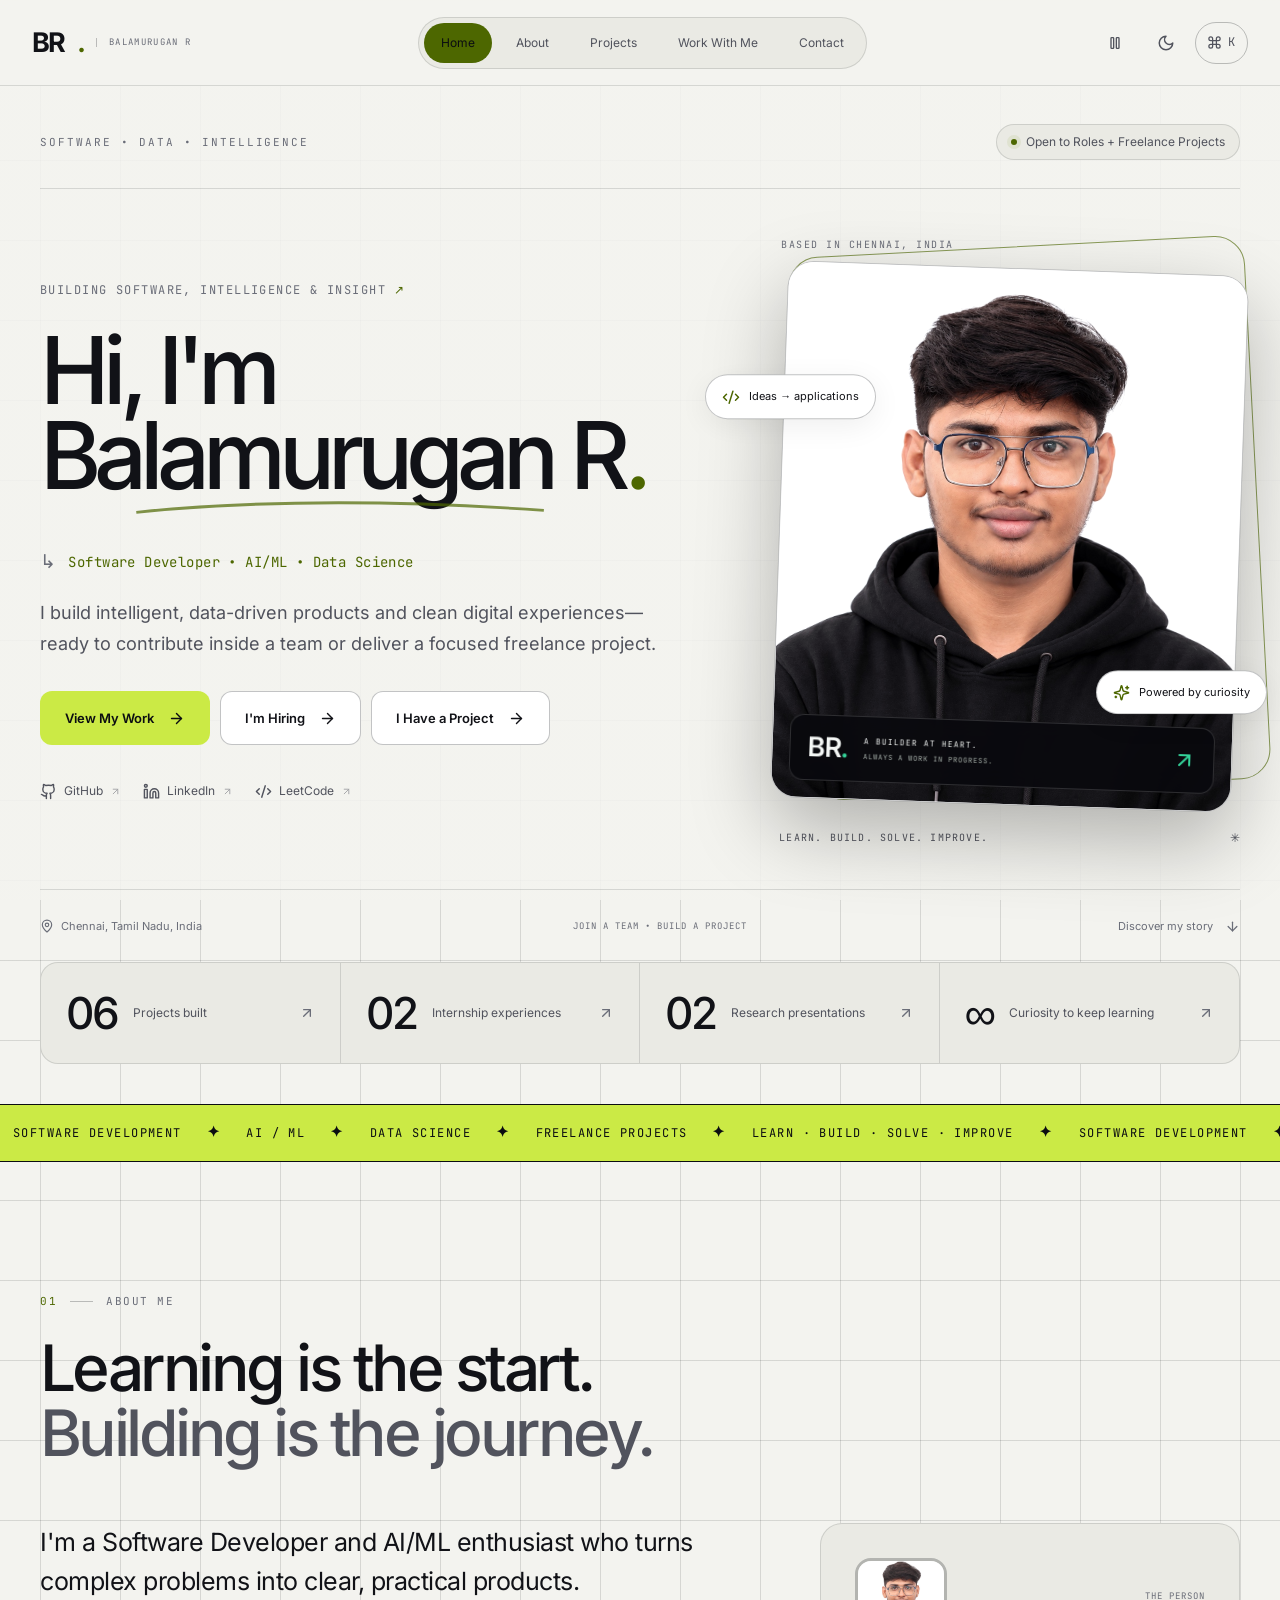
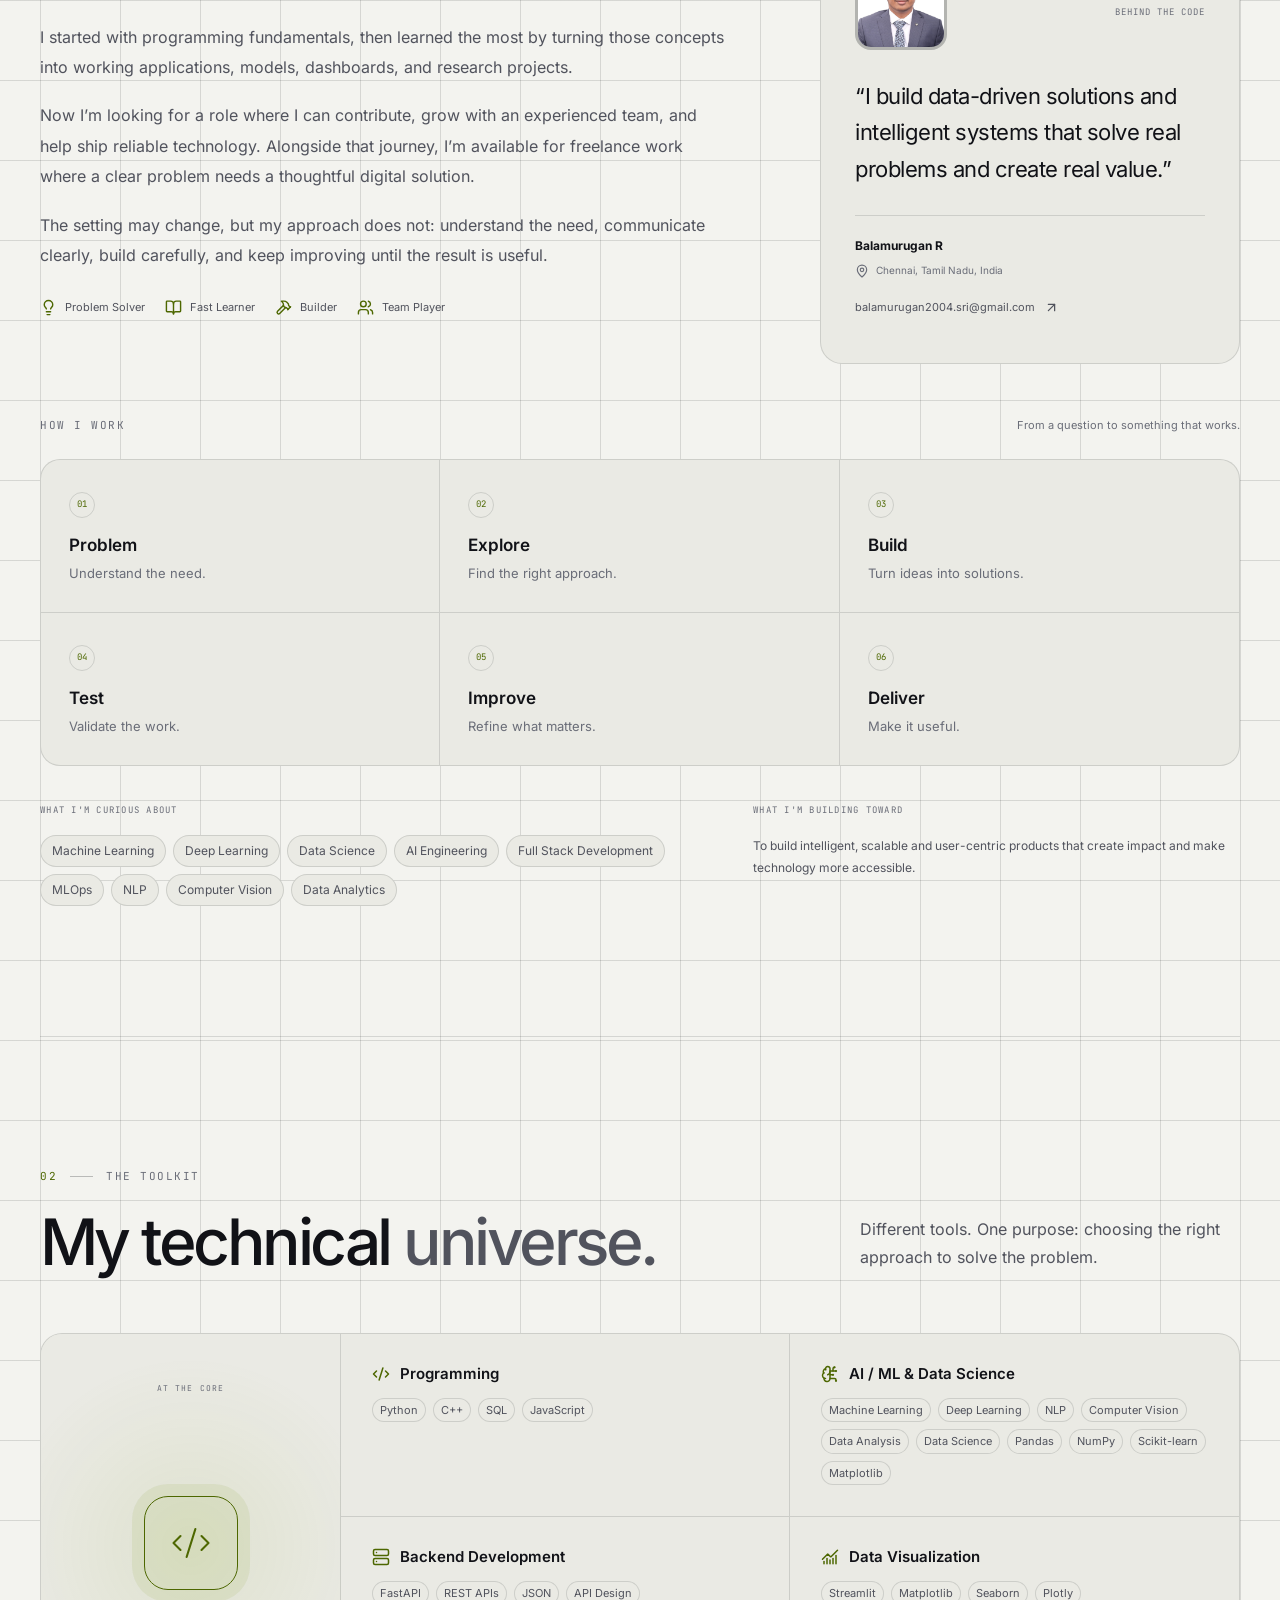
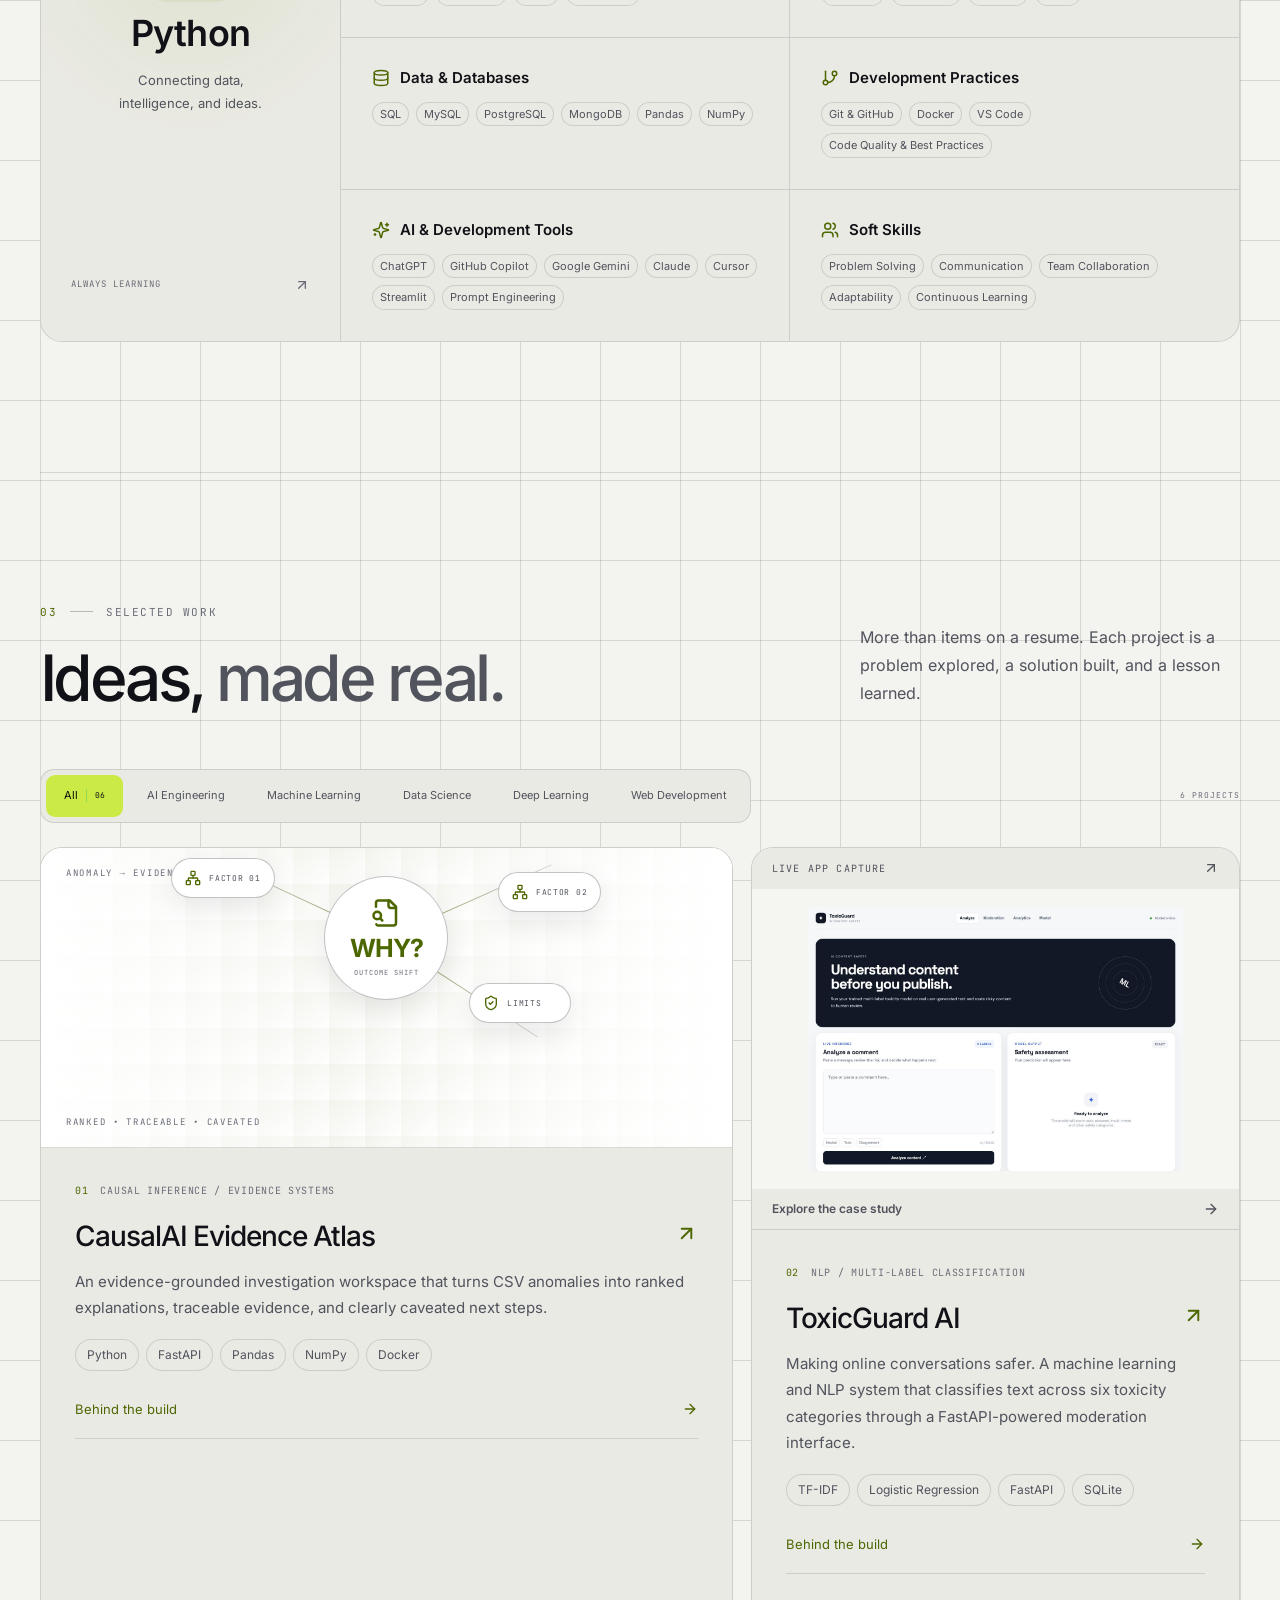
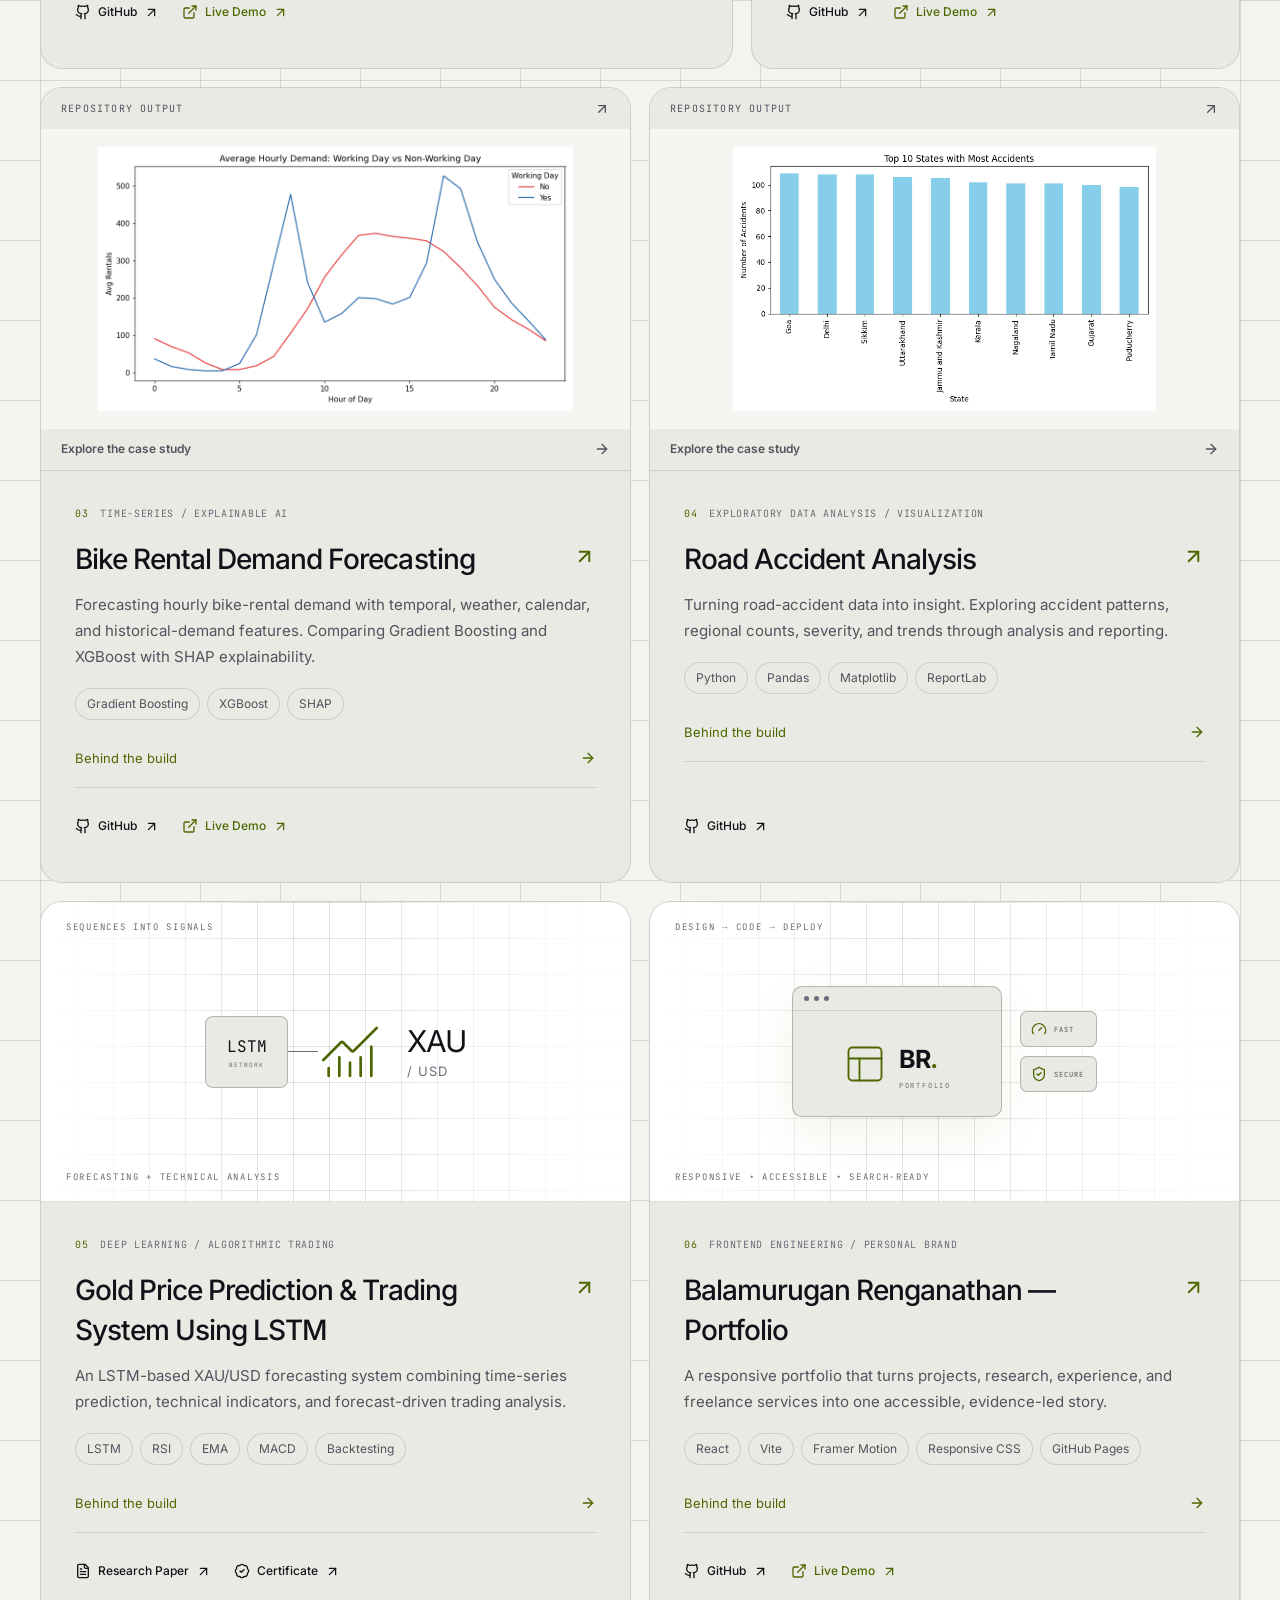
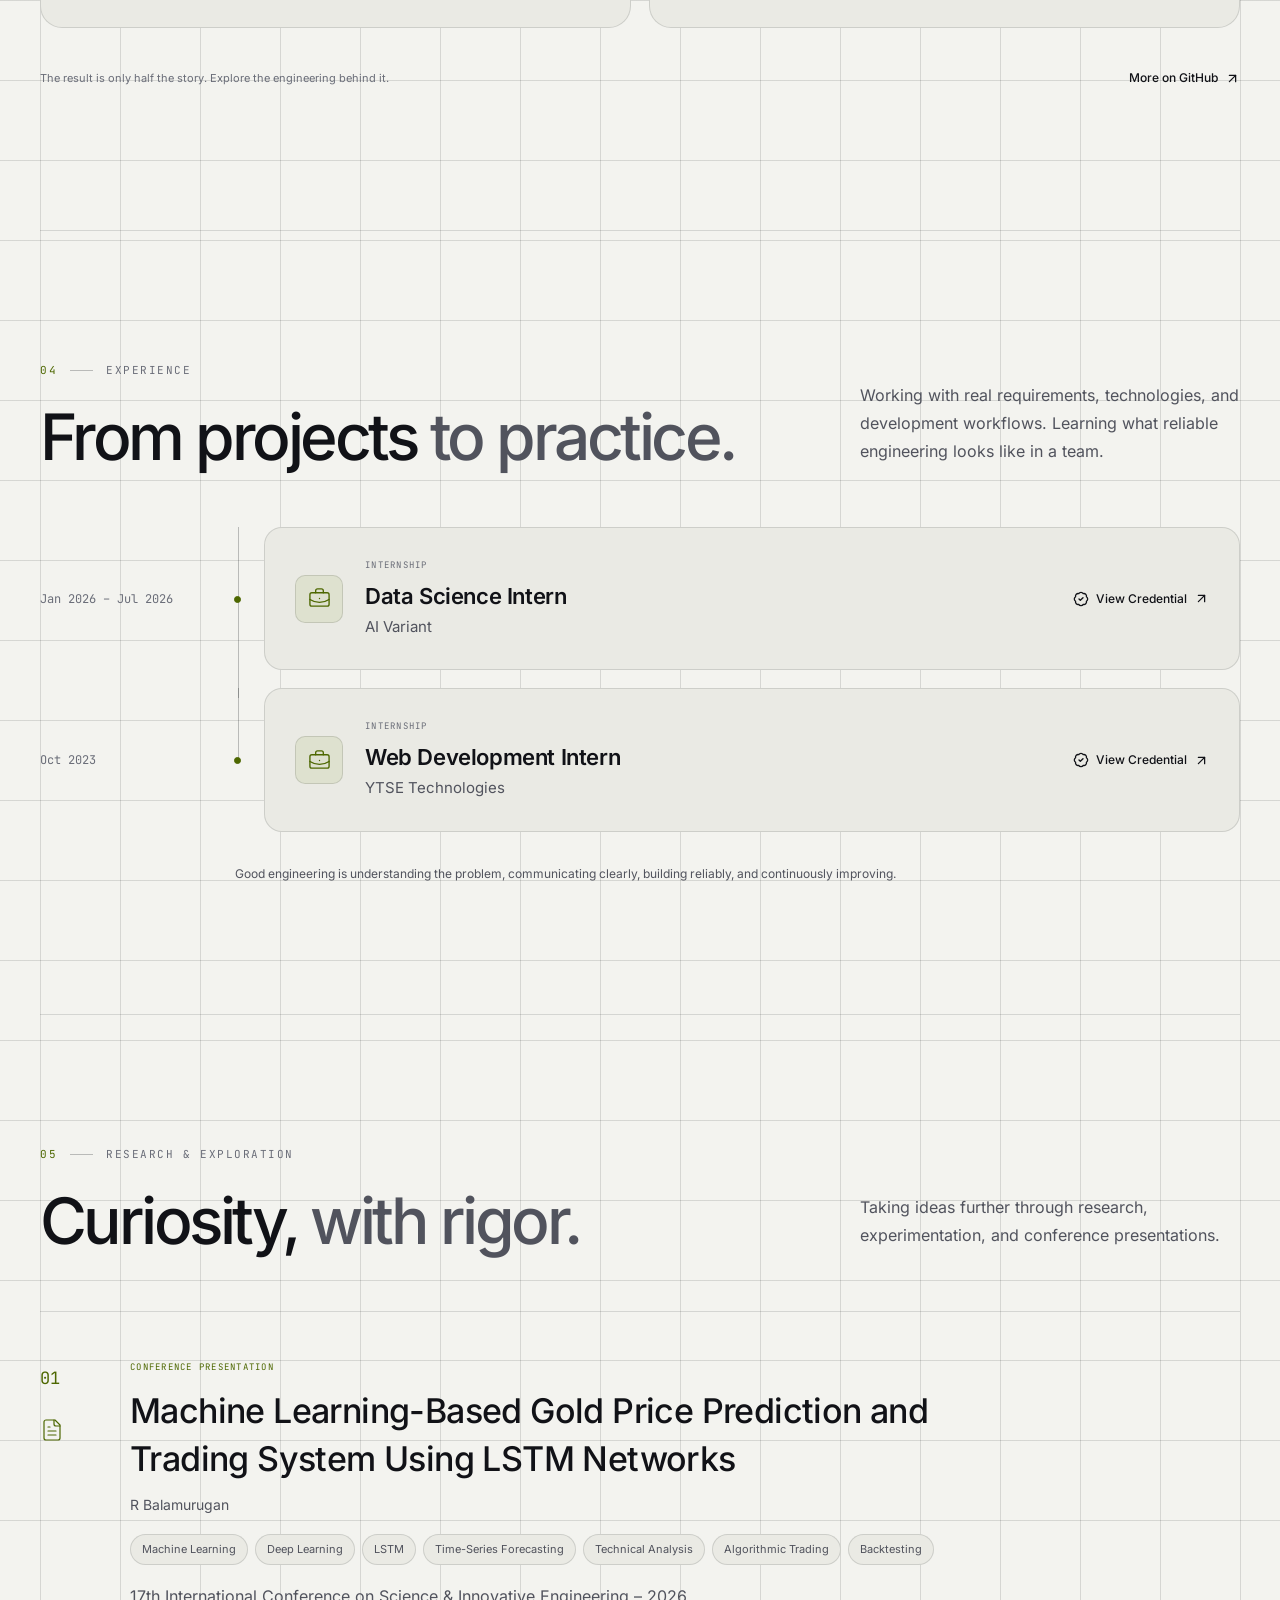
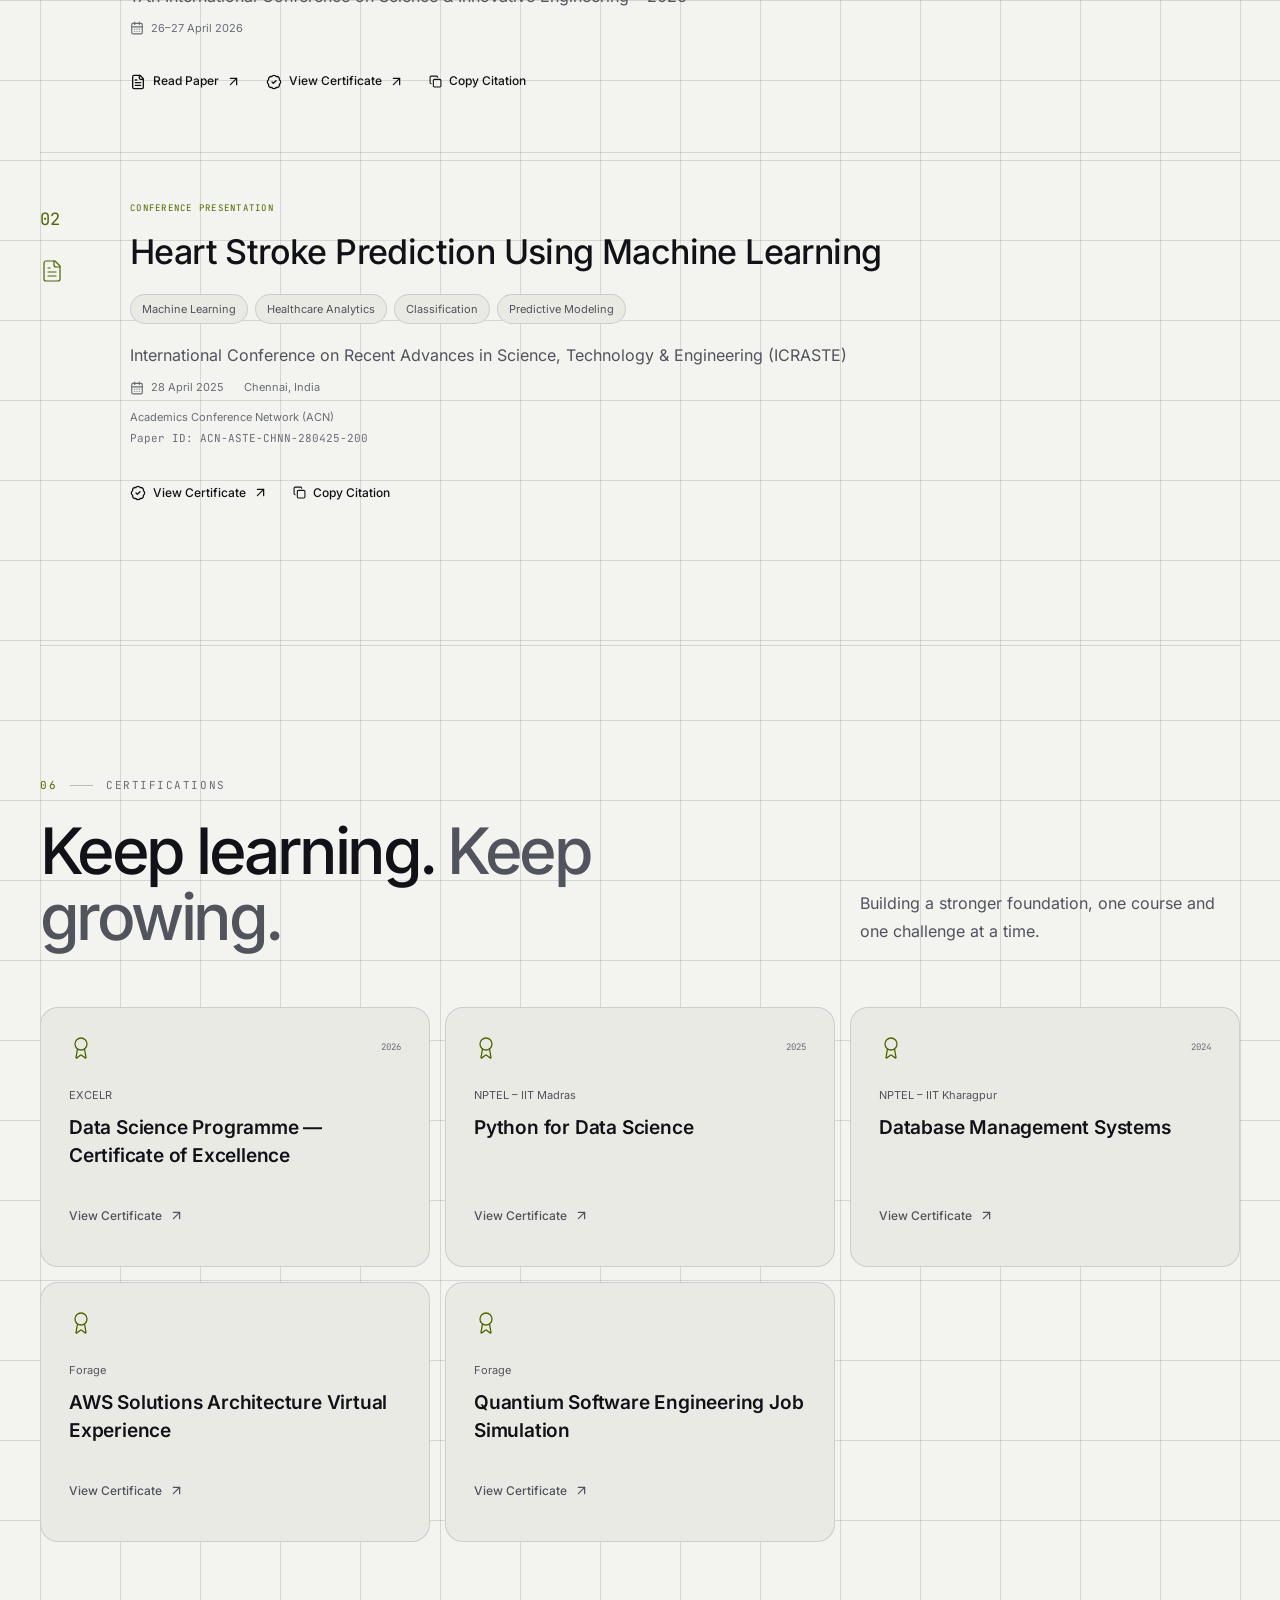
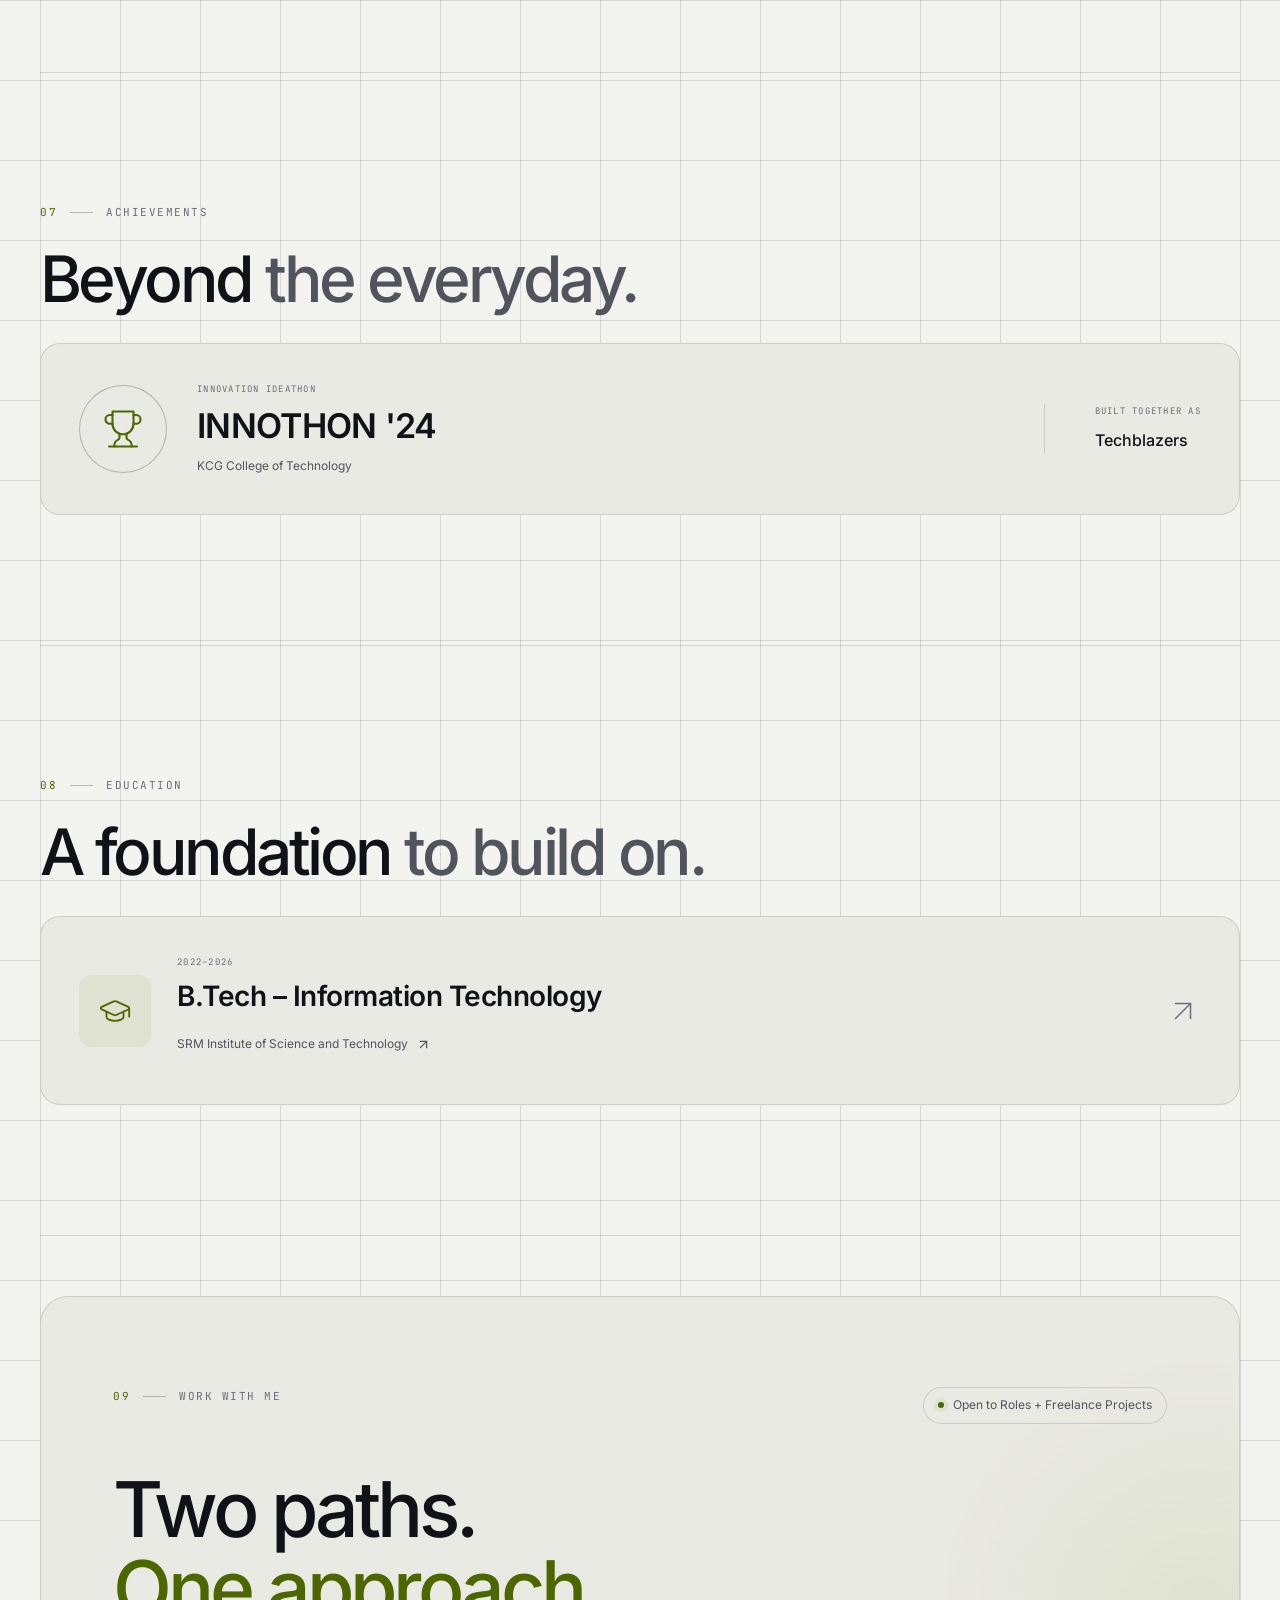
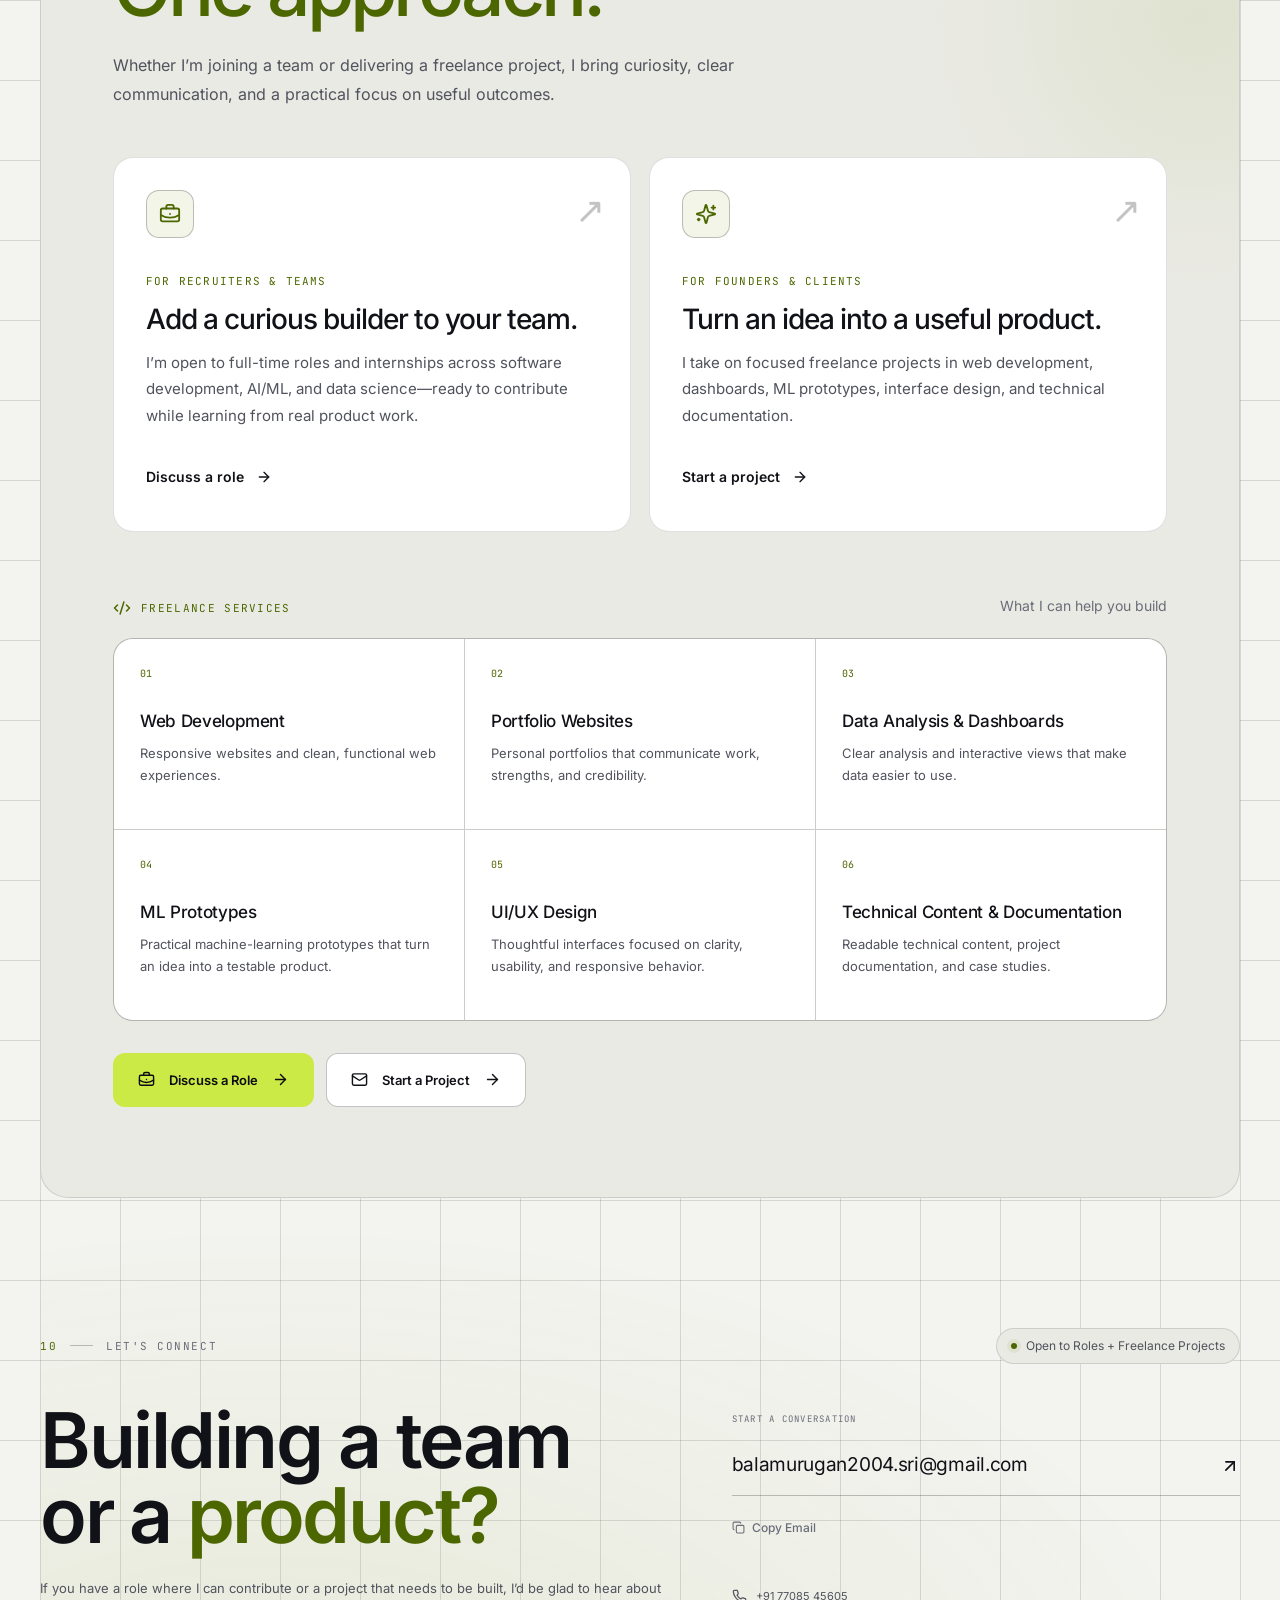
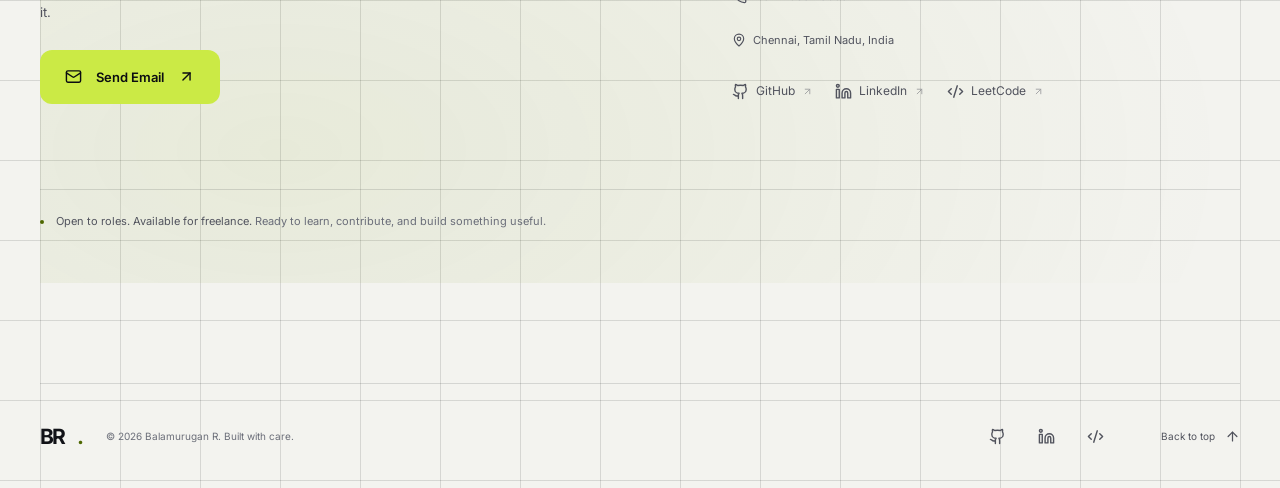
==== commit 465f8de2: "Update bike rental live demo" ====
--- a/index.html
+++ b/index.html
@@ -18,7 +18,7 @@
     <link rel="icon" type="image/svg+xml" href="/favicon.svg" />
     <title>Balamurugan Renganathan | Software Developer & AI/ML</title>
     <script src="/theme-init.js"></script>
-    <script type="module" crossorigin src="/assets/index-Dk48DLX0.js"></script>
+    <script type="module" crossorigin src="/assets/index-JPUo6NyD.js"></script>
     <link rel="stylesheet" crossorigin href="/assets/index-Cygte1pS.css">
   </head>
   <body><div id="root"></div></body>
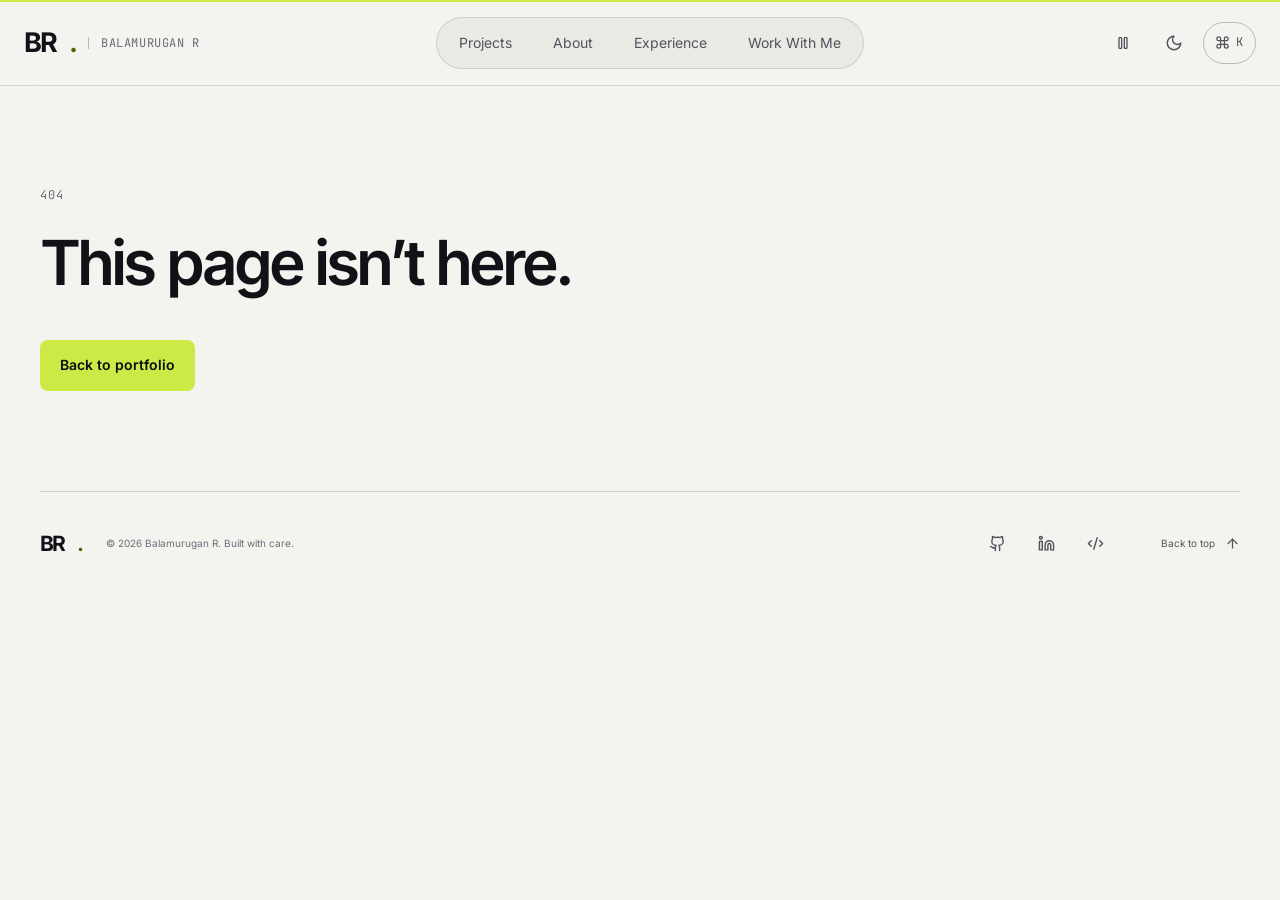
==== commit b47dc2d4: "Publish portfolio redesign with detailed project case studies" ====
--- a/index.html
+++ b/index.html
@@ -5,21 +5,21 @@
     <meta name="viewport" content="width=device-width, initial-scale=1.0" />
     <meta name="theme-color" content="#08090d" />
     <meta name="google-site-verification" content="Mwl4jrhkb737V0r_WZtp-v1iJzHImtiCg08t06TRjT8" />
-    <meta name="description" content="Balamurugan Renganathan is a software developer and AI/ML enthusiast in Chennai building practical software, machine-learning, and data-science products." />
+    <meta name="description" content="Balamurugan Renganathan is an Information Technology graduate in Chennai building practical AI/ML and software applications. Open to roles and freelance projects." />
     <link rel="canonical" href="https://balamuruganr2004.github.io/" />
-    <meta property="og:title" content="Balamurugan Renganathan | Software Developer & AI/ML" />
+    <meta property="og:title" content="Balamurugan Renganathan | AI/ML Engineer & Software Developer" />
     <meta property="og:description" content="Explore Balamurugan Renganathan's software development, AI/ML, data science, research, and freelance work." />
     <meta property="og:type" content="website" />
     <meta property="og:url" content="https://balamuruganr2004.github.io/" />
     <meta name="twitter:card" content="summary" />
-    <meta name="twitter:title" content="Balamurugan Renganathan | Software Developer & AI/ML" />
+    <meta name="twitter:title" content="Balamurugan Renganathan | AI/ML Engineer & Software Developer" />
     <meta name="twitter:description" content="Software development, AI/ML, data science, research, and freelance portfolio." />
     <meta name="robots" content="index, follow" />
     <link rel="icon" type="image/svg+xml" href="/favicon.svg" />
-    <title>Balamurugan Renganathan | Software Developer & AI/ML</title>
+    <title>Balamurugan Renganathan | AI/ML Engineer & Software Developer</title>
     <script src="/theme-init.js"></script>
-    <script type="module" crossorigin src="/assets/index-JPUo6NyD.js"></script>
-    <link rel="stylesheet" crossorigin href="/assets/index-Cygte1pS.css">
-  </head>
-  <body><div id="root"></div></body>
+    <script type="module" crossorigin src="/assets/index-DplVb-5F.js"></script>
+    <link rel="stylesheet" crossorigin href="/assets/index-B0_k9lsv.css">
+  <meta property="og:image" content="https://balamuruganr2004.github.io/images/balamurugan-portrait.jpg"/><noscript><style>.section{opacity:1!important;transform:none!important}</style></noscript></head>
+  <body><div id="root"><main id="main"><div class="container"><link rel="preload" as="image" href="/images/balamurugan-portrait.jpg" fetchPriority="high"/><div class="v2 portfolio-home"><section class="intro-v2" id="home" aria-labelledby="home-title"><div class="intro-status"><span class="mini-label">BALAMURUGAN R / CHENNAI, INDIA</span><span class="open-status">Open to roles &amp; freelance projects</span></div><div class="intro-grid"><div class="intro-copy"><p class="intro-greeting">Hi, I’m Balamurugan R.</p><h1 id="home-title">Ideas into software.<br/><span>Data into insight.</span></h1><p class="intro-role">AI/ML Engineer &amp; Software Developer</p><p class="intro-description">I turn data and ideas into practical applications—combining machine learning, backend APIs, and thoughtful interfaces.</p><div class="action-row"><a class="button button-primary" href="#projects">View my work<svg xmlns="http://www.w3.org/2000/svg" width="18" height="18" viewBox="0 0 24 24" fill="none" stroke="currentColor" stroke-width="2" stroke-linecap="round" stroke-linejoin="round" class="lucide lucide-arrow-right"><path d="M5 12h14"></path><path d="m12 5 7 7-7 7"></path></svg></a><a href="#work-with-me" class="button button-secondary">Work with me</a></div><div class="social-links "><a href="https://github.com/BalamuruganR2004" class="" target="_blank" rel="noopener noreferrer" aria-label="GitHub profile"><svg xmlns="http://www.w3.org/2000/svg" width="17" height="17" viewBox="0 0 24 24" fill="none" stroke="currentColor" stroke-width="2" stroke-linecap="round" stroke-linejoin="round" class="lucide lucide-github" aria-hidden="true"><path d="M15 22v-4a4.8 4.8 0 0 0-1-3.5c3 0 6-2 6-5.5.08-1.25-.27-2.48-1-3.5.28-1.15.28-2.35 0-3.5 0 0-1 0-3 1.5-2.64-.5-5.36-.5-8 0C6 2 5 2 5 2c-.3 1.15-.3 2.35 0 3.5A5.403 5.403 0 0 0 4 9c0 3.5 3 5.5 6 5.5-.39.49-.68 1.05-.85 1.65-.17.6-.22 1.23-.15 1.85v4"></path><path d="M9 18c-4.51 2-5-2-7-2"></path></svg><span>GitHub</span><svg xmlns="http://www.w3.org/2000/svg" width="15" height="15" viewBox="0 0 24 24" fill="none" stroke="currentColor" stroke-width="2" stroke-linecap="round" stroke-linejoin="round" class="lucide lucide-arrow-up-right" aria-hidden="true"><path d="M7 7h10v10"></path><path d="M7 17 17 7"></path></svg><span class="sr-only"> (opens in a new tab)</span></a><a href="https://www.linkedin.com/in/balamurugan-renganathan/" class="" target="_blank" rel="noopener noreferrer" aria-label="LinkedIn profile"><svg xmlns="http://www.w3.org/2000/svg" width="17" height="17" viewBox="0 0 24 24" fill="none" stroke="currentColor" stroke-width="2" stroke-linecap="round" stroke-linejoin="round" class="lucide lucide-linkedin" aria-hidden="true"><path d="M16 8a6 6 0 0 1 6 6v7h-4v-7a2 2 0 0 0-2-2 2 2 0 0 0-2 2v7h-4v-7a6 6 0 0 1 6-6z"></path><rect width="4" height="12" x="2" y="9"></rect><circle cx="4" cy="4" r="2"></circle></svg><span>LinkedIn</span><svg xmlns="http://www.w3.org/2000/svg" width="15" height="15" viewBox="0 0 24 24" fill="none" stroke="currentColor" stroke-width="2" stroke-linecap="round" stroke-linejoin="round" class="lucide lucide-arrow-up-right" aria-hidden="true"><path d="M7 7h10v10"></path><path d="M7 17 17 7"></path></svg><span class="sr-only"> (opens in a new tab)</span></a><a href="https://leetcode.com/u/BalamuruganR2004/" class="" target="_blank" rel="noopener noreferrer" aria-label="LeetCode profile"><svg xmlns="http://www.w3.org/2000/svg" width="17" height="17" viewBox="0 0 24 24" fill="none" stroke="currentColor" stroke-width="2" stroke-linecap="round" stroke-linejoin="round" class="lucide lucide-code-xml" aria-hidden="true"><path d="m18 16 4-4-4-4"></path><path d="m6 8-4 4 4 4"></path><path d="m14.5 4-5 16"></path></svg><span>LeetCode</span><svg xmlns="http://www.w3.org/2000/svg" width="15" height="15" viewBox="0 0 24 24" fill="none" stroke="currentColor" stroke-width="2" stroke-linecap="round" stroke-linejoin="round" class="lucide lucide-arrow-up-right" aria-hidden="true"><path d="M7 7h10v10"></path><path d="M7 17 17 7"></path></svg><span class="sr-only"> (opens in a new tab)</span></a></div><p class="intro-education">B.Tech Information Technology graduate · SRM Institute of Science and Technology</p></div><figure class="intro-portrait"><img src="/images/balamurugan-portrait.jpg" width="1129" height="1393" fetchPriority="high" alt="Balamurugan R wearing glasses and a black hoodie"/><figcaption><span>LEARN. BUILD.<br/>SOLVE. IMPROVE.</span><span class="portrait-index">BR / 01</span></figcaption></figure></div><div class="intro-strip"><span>THE WORK SO FAR</span><a href="#projects">03 featured projects<svg xmlns="http://www.w3.org/2000/svg" width="16" height="16" viewBox="0 0 24 24" fill="none" stroke="currentColor" stroke-width="2" stroke-linecap="round" stroke-linejoin="round" class="lucide lucide-arrow-up-right"><path d="M7 7h10v10"></path><path d="M7 17 17 7"></path></svg></a><a href="#experience">02 internship experiences<svg xmlns="http://www.w3.org/2000/svg" width="16" height="16" viewBox="0 0 24 24" fill="none" stroke="currentColor" stroke-width="2" stroke-linecap="round" stroke-linejoin="round" class="lucide lucide-arrow-up-right"><path d="M7 7h10v10"></path><path d="M7 17 17 7"></path></svg></a><a href="#work-with-me">Two ways to work together<svg xmlns="http://www.w3.org/2000/svg" width="16" height="16" viewBox="0 0 24 24" fill="none" stroke="currentColor" stroke-width="2" stroke-linecap="round" stroke-linejoin="round" class="lucide lucide-arrow-up-right"><path d="M7 7h10v10"></path><path d="M7 17 17 7"></path></svg></a></div></section><section class="home-section" id="projects" aria-labelledby="projects-title"><div class="section-title-row"><div><p class="mini-label">01 / SELECTED ENGINEERING WORK</p><h2 id="projects-title">Three projects.<br/><span>Different problems. Shared care.</span></h2></div><p>From preparing data to building an application, these projects show the decisions behind the result.</p></div><div class="featured-list"><article class="featured-project featured-causalai"><a class="featured-media" href="/projects/causalai/" aria-label="Read CausalAI Evidence Atlas case study"><div class="evidence-preview" aria-hidden="true"><div class="evidence-preview-top"><svg xmlns="http://www.w3.org/2000/svg" width="21" height="21" viewBox="0 0 24 24" fill="none" stroke="currentColor" stroke-width="2" stroke-linecap="round" stroke-linejoin="round" class="lucide lucide-layers"><path d="M12.83 2.18a2 2 0 0 0-1.66 0L2.6 6.08a1 1 0 0 0 0 1.83l8.58 3.91a2 2 0 0 0 1.66 0l8.58-3.9a1 1 0 0 0 0-1.83z"></path><path d="M2 12a1 1 0 0 0 .58.91l8.6 3.91a2 2 0 0 0 1.65 0l8.58-3.9A1 1 0 0 0 22 12"></path><path d="M2 17a1 1 0 0 0 .58.91l8.6 3.91a2 2 0 0 0 1.65 0l8.58-3.9A1 1 0 0 0 22 17"></path></svg><span>EVIDENCE ATLAS</span></div><h3>What changed?<br/><span>What supports it?</span></h3><ol><li><span>01</span>Profile the data</li><li><span>02</span>Rank the evidence</li><li><span>03</span>State the limits</li></ol><p>OBSERVATIONS ≠ CAUSAL PROOF</p></div><span class="media-caption">Investigation workflow<svg xmlns="http://www.w3.org/2000/svg" width="18" height="18" viewBox="0 0 24 24" fill="none" stroke="currentColor" stroke-width="2" stroke-linecap="round" stroke-linejoin="round" class="lucide lucide-arrow-up-right"><path d="M7 7h10v10"></path><path d="M7 17 17 7"></path></svg></span></a><div class="featured-copy"><p class="mini-label">0<!-- -->1<!-- --> / <!-- -->Applied statistics · Backend engineering</p><h3><a href="/projects/causalai/">CausalAI Evidence Atlas</a></h3><p>A CSV investigation workspace that profiles data, flags unusual outcomes, and ranks possible explanations with visible evidence and limitations.</p><ul class="project-highlights"><li>Deterministic analysis</li><li>7 test functions in repository</li><li>Docker + Azure configuration</li></ul><div class="tags "><span class="tag">Python</span><span class="tag">FastAPI</span><span class="tag">Pandas</span><span class="tag">NumPy</span><span class="tag">Docker</span></div><div class="featured-actions"><a class="button button-primary" href="/projects/causalai/">Case study<svg xmlns="http://www.w3.org/2000/svg" width="17" height="17" viewBox="0 0 24 24" fill="none" stroke="currentColor" stroke-width="2" stroke-linecap="round" stroke-linejoin="round" class="lucide lucide-arrow-right"><path d="M5 12h14"></path><path d="m12 5 7 7-7 7"></path></svg></a><a href="https://causalai-evidence-atlas.balamurugan2004-sri.chatgpt.site" class="" target="_blank" rel="noopener noreferrer">Live Demo<svg xmlns="http://www.w3.org/2000/svg" width="15" height="15" viewBox="0 0 24 24" fill="none" stroke="currentColor" stroke-width="2" stroke-linecap="round" stroke-linejoin="round" class="lucide lucide-arrow-up-right" aria-hidden="true"><path d="M7 7h10v10"></path><path d="M7 17 17 7"></path></svg><span class="sr-only"> (opens in a new tab)</span></a><a href="https://github.com/BalamuruganR2004/causalai-evidence-atlas" class="" target="_blank" rel="noopener noreferrer">GitHub<svg xmlns="http://www.w3.org/2000/svg" width="15" height="15" viewBox="0 0 24 24" fill="none" stroke="currentColor" stroke-width="2" stroke-linecap="round" stroke-linejoin="round" class="lucide lucide-arrow-up-right" aria-hidden="true"><path d="M7 7h10v10"></path><path d="M7 17 17 7"></path></svg><span class="sr-only"> (opens in a new tab)</span></a></div></div></article><article class="featured-project featured-toxicguard"><a class="featured-media" href="/projects/toxicguard/" aria-label="Read ToxicGuard AI case study"><img src="/images/projects/toxicguard-live.png" width="1280" height="900" alt="ToxicGuard’s live analysis interface, shown before a comment is submitted." loading="lazy"/><span class="media-caption">Live app capture<svg xmlns="http://www.w3.org/2000/svg" width="18" height="18" viewBox="0 0 24 24" fill="none" stroke="currentColor" stroke-width="2" stroke-linecap="round" stroke-linejoin="round" class="lucide lucide-arrow-up-right"><path d="M7 7h10v10"></path><path d="M7 17 17 7"></path></svg></span></a><div class="featured-copy"><p class="mini-label">0<!-- -->2<!-- --> / <!-- -->NLP · Full-stack applications</p><h3><a href="/projects/toxicguard/">ToxicGuard AI</a></h3><p>A content-moderation application that turns six toxicity scores into a reviewable workflow, with an API and a persistent moderation queue.</p><ul class="project-highlights"><li>Six-label inference</li><li>SQLite review queue</li><li>API test definitions</li></ul><div class="tags "><span class="tag">TF-IDF</span><span class="tag">Logistic Regression</span><span class="tag">FastAPI</span><span class="tag">SQLite</span></div><div class="featured-actions"><a class="button button-primary" href="/projects/toxicguard/">Case study<svg xmlns="http://www.w3.org/2000/svg" width="17" height="17" viewBox="0 0 24 24" fill="none" stroke="currentColor" stroke-width="2" stroke-linecap="round" stroke-linejoin="round" class="lucide lucide-arrow-right"><path d="M5 12h14"></path><path d="m12 5 7 7-7 7"></path></svg></a><a href="https://toxicguard-ai-whkf.onrender.com/" class="" target="_blank" rel="noopener noreferrer">Live Demo<svg xmlns="http://www.w3.org/2000/svg" width="15" height="15" viewBox="0 0 24 24" fill="none" stroke="currentColor" stroke-width="2" stroke-linecap="round" stroke-linejoin="round" class="lucide lucide-arrow-up-right" aria-hidden="true"><path d="M7 7h10v10"></path><path d="M7 17 17 7"></path></svg><span class="sr-only"> (opens in a new tab)</span></a><a href="https://github.com/BalamuruganR2004/toxicguard-ai" class="" target="_blank" rel="noopener noreferrer">GitHub<svg xmlns="http://www.w3.org/2000/svg" width="15" height="15" viewBox="0 0 24 24" fill="none" stroke="currentColor" stroke-width="2" stroke-linecap="round" stroke-linejoin="round" class="lucide lucide-arrow-up-right" aria-hidden="true"><path d="M7 7h10v10"></path><path d="M7 17 17 7"></path></svg><span class="sr-only"> (opens in a new tab)</span></a></div></div></article><article class="featured-project featured-bike-rental"><a class="featured-media" href="/projects/bike-rental/" aria-label="Read Bike Rental Demand Forecasting case study"><img src="/images/projects/bike-demand.png" width="1280" height="900" alt="Average hourly demand: working-day commute peaks compared with non-working days." loading="lazy"/><span class="media-caption">Repository output<svg xmlns="http://www.w3.org/2000/svg" width="18" height="18" viewBox="0 0 24 24" fill="none" stroke="currentColor" stroke-width="2" stroke-linecap="round" stroke-linejoin="round" class="lucide lucide-arrow-up-right"><path d="M7 7h10v10"></path><path d="M7 17 17 7"></path></svg></span></a><div class="featured-copy"><p class="mini-label">0<!-- -->3<!-- --> / <!-- -->Forecasting · Explainable ML</p><h3><a href="/projects/bike-rental/">Bike Rental Demand Forecasting</a></h3><p>An hourly rental-demand analysis combining temporal features, tree-based models, SHAP explanations, and a Streamlit interface.</p><ul class="project-highlights"><li>Temporal feature engineering</li><li>GBR / XGBoost comparison</li><li>SHAP + prediction intervals</li></ul><div class="tags "><span class="tag">Gradient Boosting</span><span class="tag">XGBoost</span><span class="tag">SHAP</span></div><div class="featured-actions"><a class="button button-primary" href="/projects/bike-rental/">Case study<svg xmlns="http://www.w3.org/2000/svg" width="17" height="17" viewBox="0 0 24 24" fill="none" stroke="currentColor" stroke-width="2" stroke-linecap="round" stroke-linejoin="round" class="lucide lucide-arrow-right"><path d="M5 12h14"></path><path d="m12 5 7 7-7 7"></path></svg></a><a href="https://bike-rental-project-d8ubhtzbxqfdjipakhfzcz.streamlit.app/" class="" target="_blank" rel="noopener noreferrer">Live Demo<svg xmlns="http://www.w3.org/2000/svg" width="15" height="15" viewBox="0 0 24 24" fill="none" stroke="currentColor" stroke-width="2" stroke-linecap="round" stroke-linejoin="round" class="lucide lucide-arrow-up-right" aria-hidden="true"><path d="M7 7h10v10"></path><path d="M7 17 17 7"></path></svg><span class="sr-only"> (opens in a new tab)</span></a><a href="https://github.com/BalamuruganR2004/bike-rental-project" class="" target="_blank" rel="noopener noreferrer">GitHub<svg xmlns="http://www.w3.org/2000/svg" width="15" height="15" viewBox="0 0 24 24" fill="none" stroke="currentColor" stroke-width="2" stroke-linecap="round" stroke-linejoin="round" class="lucide lucide-arrow-up-right" aria-hidden="true"><path d="M7 7h10v10"></path><path d="M7 17 17 7"></path></svg><span class="sr-only"> (opens in a new tab)</span></a></div></div></article></div></section><section class="home-section build-section" id="engineering" aria-labelledby="engineering-title"><div class="section-title-row"><div><p class="mini-label">02 / HOW I BUILD</p><h2 id="engineering-title">Beyond the model.</h2></div><p>A useful application needs more than a prediction. It needs clear inputs, tested behaviour, and a path from result to action.</p></div><div class="practice-grid"><article><svg xmlns="http://www.w3.org/2000/svg" width="25" height="25" viewBox="0 0 24 24" fill="none" stroke="currentColor" stroke-width="2" stroke-linecap="round" stroke-linejoin="round" class="lucide lucide-code-xml"><path d="m18 16 4-4-4-4"></path><path d="m6 8-4 4 4 4"></path><path d="m14.5 4-5 16"></path></svg><h3>Design the boundary</h3><p>Input validation and an explicit API contract keep analytical results understandable.</p><a href="/projects/causalai/#decisions">See the evidence<svg xmlns="http://www.w3.org/2000/svg" width="17" height="17" viewBox="0 0 24 24" fill="none" stroke="currentColor" stroke-width="2" stroke-linecap="round" stroke-linejoin="round" class="lucide lucide-arrow-up-right"><path d="M7 7h10v10"></path><path d="M7 17 17 7"></path></svg></a></article><article><svg xmlns="http://www.w3.org/2000/svg" width="25" height="25" viewBox="0 0 24 24" fill="none" stroke="currentColor" stroke-width="2" stroke-linecap="round" stroke-linejoin="round" class="lucide lucide-test-tube-diagonal"><path d="M21 7 6.82 21.18a2.83 2.83 0 0 1-3.99-.01a2.83 2.83 0 0 1 0-4L17 3"></path><path d="m16 2 6 6"></path><path d="M12 16H4"></path></svg><h3>Check the behaviour</h3><p>Test definitions cover health checks, outcome selection, and meaningful error states.</p><a href="/projects/causalai/#evidence">See the evidence<svg xmlns="http://www.w3.org/2000/svg" width="17" height="17" viewBox="0 0 24 24" fill="none" stroke="currentColor" stroke-width="2" stroke-linecap="round" stroke-linejoin="round" class="lucide lucide-arrow-up-right"><path d="M7 7h10v10"></path><path d="M7 17 17 7"></path></svg></a></article><article><svg xmlns="http://www.w3.org/2000/svg" width="25" height="25" viewBox="0 0 24 24" fill="none" stroke="currentColor" stroke-width="2" stroke-linecap="round" stroke-linejoin="round" class="lucide lucide-layers"><path d="M12.83 2.18a2 2 0 0 0-1.66 0L2.6 6.08a1 1 0 0 0 0 1.83l8.58 3.91a2 2 0 0 0 1.66 0l8.58-3.9a1 1 0 0 0 0-1.83z"></path><path d="M2 12a1 1 0 0 0 .58.91l8.6 3.91a2 2 0 0 0 1.65 0l8.58-3.9A1 1 0 0 0 22 12"></path><path d="M2 17a1 1 0 0 0 .58.91l8.6 3.91a2 2 0 0 0 1.65 0l8.58-3.9A1 1 0 0 0 22 17"></path></svg><h3>Connect the workflow</h3><p>A model, API, and stored review queue turn classification into a usable moderation tool.</p><a href="/projects/toxicguard/#architecture">See the evidence<svg xmlns="http://www.w3.org/2000/svg" width="17" height="17" viewBox="0 0 24 24" fill="none" stroke="currentColor" stroke-width="2" stroke-linecap="round" stroke-linejoin="round" class="lucide lucide-arrow-up-right"><path d="M7 7h10v10"></path><path d="M7 17 17 7"></path></svg></a></article></div></section><section class="home-section story-section" id="about" aria-labelledby="about-title"><div class="section-title-row"><div><p class="mini-label">03 / THE PERSON BEHIND THE WORK</p><h2 id="about-title">Learning became meaningful<br/><span>when I started building.</span></h2></div></div><div class="story-grid"><div class="story-portrait"><img src="/images/balamurugan-formal.jpeg" alt="Formal portrait of Balamurugan R" loading="lazy" width="1145" height="1412"/><p>B.Tech · Information Technology<br/>SRM Institute of Science and Technology</p></div><div class="story-copy"><p>I started with programming fundamentals, then turned what I learned into models, dashboards, and applications.</p><p>Each project brought a different challenge: preparing data, evaluating predictions, connecting a model to an API, or making an interface useful.</p><p>My internships added experience with development environments. Today, I’m looking to contribute to a team while also taking on focused freelance projects.</p><blockquote>Understand the problem. Build carefully.<br/>Test the result. Keep improving.</blockquote></div></div><div class="skills-v2" id="skills"><h3>The tools behind the work</h3><div class="capability-grid"><article><h4>Languages</h4><div class="tags "><span class="tag">Python</span><span class="tag">SQL</span><span class="tag">JavaScript</span><span class="tag">C++</span></div></article><article><h4>AI &amp; machine learning</h4><div class="tags "><span class="tag">scikit-learn</span><span class="tag">Pandas</span><span class="tag">NumPy</span><span class="tag">TF-IDF</span><span class="tag">XGBoost</span><span class="tag">SHAP</span></div></article><article><h4>Backend &amp; data</h4><div class="tags "><span class="tag">FastAPI</span><span class="tag">REST APIs</span><span class="tag">SQLite</span><span class="tag">Input validation</span></div></article><article><h4>Frontend</h4><div class="tags "><span class="tag">React</span><span class="tag">HTML</span><span class="tag">CSS</span><span class="tag">Streamlit</span></div></article><article><h4>Engineering</h4><div class="tags "><span class="tag">Git / GitHub</span><span class="tag">Docker</span><span class="tag">Pytest</span><span class="tag">Model evaluation</span></div></article><article><h4>Visualization</h4><div class="tags "><span class="tag">Matplotlib</span><span class="tag">Plotly</span><span class="tag">Seaborn</span></div></article></div></div></section><section class="home-section" id="experience" aria-labelledby="experience-title"><div class="section-title-row"><div><p class="mini-label">04 / EXPERIENCE</p><h2 id="experience-title">From projects to practice.</h2></div><p>Internship experience across data science and web development.</p></div><div class="experience-list"><article><p class="mini-label">Jan 2026 – Jul 2026</p><div><h3>Data Science Intern</h3><p>AI Variant</p></div><a href="https://drive.google.com/file/d/1G-9owJC_bCBhjT_RG-5Fx23-cErSzzw-/view?usp=drive_link" class="" target="_blank" rel="noopener noreferrer">View credential<svg xmlns="http://www.w3.org/2000/svg" width="15" height="15" viewBox="0 0 24 24" fill="none" stroke="currentColor" stroke-width="2" stroke-linecap="round" stroke-linejoin="round" class="lucide lucide-arrow-up-right" aria-hidden="true"><path d="M7 7h10v10"></path><path d="M7 17 17 7"></path></svg><span class="sr-only"> (opens in a new tab)</span></a></article><article><p class="mini-label">Oct 2023</p><div><h3>Web Development Intern</h3><p>YTSE Technologies</p></div><a href="https://drive.google.com/file/d/11qTCUmDJgUxQF_Se2D4ncVmnzyn12t2K/view?usp=drive_link" class="" target="_blank" rel="noopener noreferrer">View credential<svg xmlns="http://www.w3.org/2000/svg" width="15" height="15" viewBox="0 0 24 24" fill="none" stroke="currentColor" stroke-width="2" stroke-linecap="round" stroke-linejoin="round" class="lucide lucide-arrow-up-right" aria-hidden="true"><path d="M7 7h10v10"></path><path d="M7 17 17 7"></path></svg><span class="sr-only"> (opens in a new tab)</span></a></article></div></section><section class="home-section" id="more-work" aria-labelledby="more-work-title"><div class="section-title-row"><div><p class="mini-label">05 / MORE WORK &amp; RESEARCH</p><h2 id="more-work-title">Other questions I’ve explored.</h2></div><p>Additional applications, analysis, and research presentations.</p></div><div class="more-work-grid"><article><p class="mini-label">Data Science</p><h3>Road Accident Analysis</h3><p>Turning road-accident data into insight. Exploring accident patterns, regional counts, severity, and trends through analysis and reporting.</p><div class="action-row"><button class="text-action">Project details<svg xmlns="http://www.w3.org/2000/svg" width="16" height="16" viewBox="0 0 24 24" fill="none" stroke="currentColor" stroke-width="2" stroke-linecap="round" stroke-linejoin="round" class="lucide lucide-arrow-right"><path d="M5 12h14"></path><path d="m12 5 7 7-7 7"></path></svg></button><a href="https://github.com/BalamuruganR2004/road_accident_project" class="" target="_blank" rel="noopener noreferrer">GitHub<svg xmlns="http://www.w3.org/2000/svg" width="15" height="15" viewBox="0 0 24 24" fill="none" stroke="currentColor" stroke-width="2" stroke-linecap="round" stroke-linejoin="round" class="lucide lucide-arrow-up-right" aria-hidden="true"><path d="M7 7h10v10"></path><path d="M7 17 17 7"></path></svg><span class="sr-only"> (opens in a new tab)</span></a></div></article><article><p class="mini-label">Deep Learning</p><h3>Gold Price Prediction &amp; Trading System Using LSTM</h3><p>An LSTM-based XAU/USD forecasting system combining time-series prediction, technical indicators, and forecast-driven trading analysis.</p><div class="action-row"><button class="text-action">Project details<svg xmlns="http://www.w3.org/2000/svg" width="16" height="16" viewBox="0 0 24 24" fill="none" stroke="currentColor" stroke-width="2" stroke-linecap="round" stroke-linejoin="round" class="lucide lucide-arrow-right"><path d="M5 12h14"></path><path d="m12 5 7 7-7 7"></path></svg></button><a href="https://drive.google.com/file/d/1xzZgan0pNQDAq5Q0XToR1QO5JgrK_bQw/view?usp=sharing" class="" target="_blank" rel="noopener noreferrer">Paper<svg xmlns="http://www.w3.org/2000/svg" width="15" height="15" viewBox="0 0 24 24" fill="none" stroke="currentColor" stroke-width="2" stroke-linecap="round" stroke-linejoin="round" class="lucide lucide-arrow-up-right" aria-hidden="true"><path d="M7 7h10v10"></path><path d="M7 17 17 7"></path></svg><span class="sr-only"> (opens in a new tab)</span></a></div></article><article><p class="mini-label">Web Development</p><h3>Balamurugan Renganathan — Portfolio</h3><p>A responsive portfolio that turns projects, research, experience, and freelance services into one accessible, evidence-led story.</p><div class="action-row"><button class="text-action">Project details<svg xmlns="http://www.w3.org/2000/svg" width="16" height="16" viewBox="0 0 24 24" fill="none" stroke="currentColor" stroke-width="2" stroke-linecap="round" stroke-linejoin="round" class="lucide lucide-arrow-right"><path d="M5 12h14"></path><path d="m12 5 7 7-7 7"></path></svg></button><a href="https://github.com/BalamuruganR2004/BalamuruganR2004.github.io" class="" target="_blank" rel="noopener noreferrer">GitHub<svg xmlns="http://www.w3.org/2000/svg" width="15" height="15" viewBox="0 0 24 24" fill="none" stroke="currentColor" stroke-width="2" stroke-linecap="round" stroke-linejoin="round" class="lucide lucide-arrow-up-right" aria-hidden="true"><path d="M7 7h10v10"></path><path d="M7 17 17 7"></path></svg><span class="sr-only"> (opens in a new tab)</span></a><a href="https://balamuruganr2004.github.io/" class="" target="_blank" rel="noopener noreferrer">Live Demo<svg xmlns="http://www.w3.org/2000/svg" width="15" height="15" viewBox="0 0 24 24" fill="none" stroke="currentColor" stroke-width="2" stroke-linecap="round" stroke-linejoin="round" class="lucide lucide-arrow-up-right" aria-hidden="true"><path d="M7 7h10v10"></path><path d="M7 17 17 7"></path></svg><span class="sr-only"> (opens in a new tab)</span></a></div></article></div><div class="research-v2" id="research"><h3>Research &amp; presentations</h3><article><div><h4>Machine Learning-Based Gold Price Prediction and Trading System Using LSTM Networks</h4><p>17th International Conference on Science &amp; Innovative Engineering – 2026<!-- --> · <!-- -->26–27 April 2026</p></div><div class="action-row"><a href="https://drive.google.com/file/d/1xzZgan0pNQDAq5Q0XToR1QO5JgrK_bQw/view?usp=sharing" class="" target="_blank" rel="noopener noreferrer">Read paper<svg xmlns="http://www.w3.org/2000/svg" width="15" height="15" viewBox="0 0 24 24" fill="none" stroke="currentColor" stroke-width="2" stroke-linecap="round" stroke-linejoin="round" class="lucide lucide-arrow-up-right" aria-hidden="true"><path d="M7 7h10v10"></path><path d="M7 17 17 7"></path></svg><span class="sr-only"> (opens in a new tab)</span></a><a href="https://drive.google.com/file/d/1lIakqU6W_lFw0XVoGJ_Zj6G5nSyzghk8/view?usp=sharing" class="" target="_blank" rel="noopener noreferrer">Certificate<svg xmlns="http://www.w3.org/2000/svg" width="15" height="15" viewBox="0 0 24 24" fill="none" stroke="currentColor" stroke-width="2" stroke-linecap="round" stroke-linejoin="round" class="lucide lucide-arrow-up-right" aria-hidden="true"><path d="M7 7h10v10"></path><path d="M7 17 17 7"></path></svg><span class="sr-only"> (opens in a new tab)</span></a></div></article><article><div><h4>Heart Stroke Prediction Using Machine Learning</h4><p>International Conference on Recent Advances in Science, Technology &amp; Engineering (ICRASTE)<!-- --> · <!-- -->28 April 2025</p></div><div class="action-row"><a href="https://drive.google.com/file/d/1I10NmFMdPHmq029SU6lv5ELOywNW_8jU/view?usp=drive_link" class="" target="_blank" rel="noopener noreferrer">Certificate<svg xmlns="http://www.w3.org/2000/svg" width="15" height="15" viewBox="0 0 24 24" fill="none" stroke="currentColor" stroke-width="2" stroke-linecap="round" stroke-linejoin="round" class="lucide lucide-arrow-up-right" aria-hidden="true"><path d="M7 7h10v10"></path><path d="M7 17 17 7"></path></svg><span class="sr-only"> (opens in a new tab)</span></a></div></article></div></section><section class="home-section credentials-v2" id="education" aria-labelledby="education-title"><div><p class="mini-label">06 / FOUNDATION</p><h2 id="education-title">Education &amp; credentials.</h2><h3>B.Tech – Information Technology</h3><p>SRM Institute of Science and Technology<br/>2022–2026<!-- --> · Completed</p><p class="achievement-note">Innovation Ideathon<!-- -->: <!-- -->INNOTHON &#x27;24<br/>KCG College of Technology<!-- --> · Team Techblazers</p></div><div id="certifications"><h3>Selected credentials</h3><div class="credential-row"><div><h4>Data Science Programme — Certificate of Excellence</h4><p>EXCELR<!-- --> · 2026</p></div><a href="https://drive.google.com/file/d/1dr4-StoIGaK9uyEOK154TUSfPM_PX_n7/view?usp=drive_link" class="" target="_blank" rel="noopener noreferrer" aria-label="View Data Science Programme — Certificate of Excellence certificate">View<svg xmlns="http://www.w3.org/2000/svg" width="15" height="15" viewBox="0 0 24 24" fill="none" stroke="currentColor" stroke-width="2" stroke-linecap="round" stroke-linejoin="round" class="lucide lucide-arrow-up-right" aria-hidden="true"><path d="M7 7h10v10"></path><path d="M7 17 17 7"></path></svg><span class="sr-only"> (opens in a new tab)</span></a></div><div class="credential-row"><div><h4>Python for Data Science</h4><p>NPTEL – IIT Madras<!-- --> · 2025</p></div><a href="https://drive.google.com/file/d/1jCaLQuSr6FetBwDi-T7ONzswD9wjZYSF/view?usp=sharing" class="" target="_blank" rel="noopener noreferrer" aria-label="View Python for Data Science certificate">View<svg xmlns="http://www.w3.org/2000/svg" width="15" height="15" viewBox="0 0 24 24" fill="none" stroke="currentColor" stroke-width="2" stroke-linecap="round" stroke-linejoin="round" class="lucide lucide-arrow-up-right" aria-hidden="true"><path d="M7 7h10v10"></path><path d="M7 17 17 7"></path></svg><span class="sr-only"> (opens in a new tab)</span></a></div><div class="credential-row"><div><h4>Database Management Systems</h4><p>NPTEL – IIT Kharagpur<!-- --> · 2024</p></div><a href="https://drive.google.com/file/d/10JAx7-kNdRVbpGAsZbbdFoEBYGQ97vky/view?usp=drive_link" class="" target="_blank" rel="noopener noreferrer" aria-label="View Database Management Systems certificate">View<svg xmlns="http://www.w3.org/2000/svg" width="15" height="15" viewBox="0 0 24 24" fill="none" stroke="currentColor" stroke-width="2" stroke-linecap="round" stroke-linejoin="round" class="lucide lucide-arrow-up-right" aria-hidden="true"><path d="M7 7h10v10"></path><path d="M7 17 17 7"></path></svg><span class="sr-only"> (opens in a new tab)</span></a></div><details class="more-credentials"><summary>More credentials</summary><div class="credential-row"><div><h4>AWS Solutions Architecture Virtual Experience</h4><p>Forage</p></div><a href="https://drive.google.com/file/d/1zgGMBFmYg9GlYvrsUF5_TGijsCOtDyW4/view?usp=drive_link" class="" target="_blank" rel="noopener noreferrer">View<svg xmlns="http://www.w3.org/2000/svg" width="15" height="15" viewBox="0 0 24 24" fill="none" stroke="currentColor" stroke-width="2" stroke-linecap="round" stroke-linejoin="round" class="lucide lucide-arrow-up-right" aria-hidden="true"><path d="M7 7h10v10"></path><path d="M7 17 17 7"></path></svg><span class="sr-only"> (opens in a new tab)</span></a></div><div class="credential-row"><div><h4>Quantium Software Engineering Job Simulation</h4><p>Forage</p></div><a href="https://drive.google.com/file/d/16lZNtWKmqW2CD6yKJJyLiPIaJmOE00tS/view?usp=drive_link" class="" target="_blank" rel="noopener noreferrer">View<svg xmlns="http://www.w3.org/2000/svg" width="15" height="15" viewBox="0 0 24 24" fill="none" stroke="currentColor" stroke-width="2" stroke-linecap="round" stroke-linejoin="round" class="lucide lucide-arrow-up-right" aria-hidden="true"><path d="M7 7h10v10"></path><path d="M7 17 17 7"></path></svg><span class="sr-only"> (opens in a new tab)</span></a></div></details></div></section><section id="work-with-me" aria-labelledby="work-with-me-title" class="section work-with-me-section" style="opacity:0;transform:translateY(15px)"><div class="work-intro"><p class="eyebrow"><span>07</span><span class="label-line"></span>WORK WITH ME</p><div class="availability"><span class="status-dot"></span>Open to Roles + Freelance Projects</div><h2 id="work-with-me-title">Two paths.<br/><span class="accent">One approach.</span></h2><p>Whether I’m joining a team or delivering a freelance project, I bring curiosity, clear communication, and a practical focus on useful outcomes.</p></div><div class="audience-paths" aria-label="Ways to work with Balamurugan"><article><span class="path-icon"><svg xmlns="http://www.w3.org/2000/svg" width="22" height="22" viewBox="0 0 24 24" fill="none" stroke="currentColor" stroke-width="2" stroke-linecap="round" stroke-linejoin="round" class="lucide lucide-briefcase-business"><path d="M12 12h.01"></path><path d="M16 6V4a2 2 0 0 0-2-2h-4a2 2 0 0 0-2 2v2"></path><path d="M22 13a18.15 18.15 0 0 1-20 0"></path><rect width="20" height="14" x="2" y="6" rx="2"></rect></svg></span><p class="mono">FOR RECRUITERS &amp; TEAMS</p><h3>Add a curious builder to your team.</h3><p>I’m open to software engineering and AI/ML opportunities where I can contribute to practical products and grow through real engineering work.</p><a href="mailto:balamurugan2004.sri@gmail.com?subject=Role%20opportunity&amp;body=Hi%20Balamurugan%2C%0A%0AI%20would%20like%20to%20discuss%20a%20role%20with%20you.%0A%0ARole%3A%0ACompany%3A%0ANext%20steps%3A%0A%0ARegards%2C%0A">Discuss a role <svg xmlns="http://www.w3.org/2000/svg" width="16" height="16" viewBox="0 0 24 24" fill="none" stroke="currentColor" stroke-width="2" stroke-linecap="round" stroke-linejoin="round" class="lucide lucide-arrow-right"><path d="M5 12h14"></path><path d="m12 5 7 7-7 7"></path></svg></a></article><article><span class="path-icon"><svg xmlns="http://www.w3.org/2000/svg" width="22" height="22" viewBox="0 0 24 24" fill="none" stroke="currentColor" stroke-width="2" stroke-linecap="round" stroke-linejoin="round" class="lucide lucide-sparkles"><path d="M9.937 15.5A2 2 0 0 0 8.5 14.063l-6.135-1.582a.5.5 0 0 1 0-.962L8.5 9.936A2 2 0 0 0 9.937 8.5l1.582-6.135a.5.5 0 0 1 .963 0L14.063 8.5A2 2 0 0 0 15.5 9.937l6.135 1.581a.5.5 0 0 1 0 .964L15.5 14.063a2 2 0 0 0-1.437 1.437l-1.582 6.135a.5.5 0 0 1-.963 0z"></path><path d="M20 3v4"></path><path d="M22 5h-4"></path><path d="M4 17v2"></path><path d="M5 18H3"></path></svg></span><p class="mono">FOR FOUNDERS &amp; CLIENTS</p><h3>Turn an idea into a useful product.</h3><p>I help turn focused ideas into useful websites, data dashboards, ML prototypes, and clear technical documentation.</p><a href="mailto:balamurugan2004.sri@gmail.com?subject=Freelance%20project%20enquiry&amp;body=Hi%20Balamurugan%2C%0A%0AI%20would%20like%20to%20discuss%20a%20project.%0A%0AProject%20idea%3A%0AExpected%20deliverables%3A%0ATimeline%3A%0ABudget%20range%3A%0A%0ARegards%2C%0A">Start a project <svg xmlns="http://www.w3.org/2000/svg" width="16" height="16" viewBox="0 0 24 24" fill="none" stroke="currentColor" stroke-width="2" stroke-linecap="round" stroke-linejoin="round" class="lucide lucide-arrow-right"><path d="M5 12h14"></path><path d="m12 5 7 7-7 7"></path></svg></a></article></div><div class="services-head"><div><svg xmlns="http://www.w3.org/2000/svg" width="18" height="18" viewBox="0 0 24 24" fill="none" stroke="currentColor" stroke-width="2" stroke-linecap="round" stroke-linejoin="round" class="lucide lucide-code-xml"><path d="m18 16 4-4-4-4"></path><path d="m6 8-4 4 4 4"></path><path d="m14.5 4-5 16"></path></svg><p class="mono">FREELANCE SERVICES</p></div><span>What I can help you build</span></div><div class="services-grid"><article><span class="mono">01</span><h3>Websites &amp; portfolios</h3><p>Responsive websites that communicate your work and help visitors take the next step.</p></article><article><span class="mono">02</span><h3>Data analysis &amp; dashboards</h3><p>Turn a dataset into clear analysis and a useful interactive view.</p></article><article><span class="mono">03</span><h3>ML prototypes &amp; API integration</h3><p>Build a focused prototype and connect its outputs to an application.</p></article><article><span class="mono">04</span><h3>Technical writing &amp; documentation</h3><p>Make a project easier to understand, use, and maintain.</p></article></div><div class="work-actions"><a class="button button-primary" href="mailto:balamurugan2004.sri@gmail.com?subject=Role%20opportunity&amp;body=Hi%20Balamurugan%2C%0A%0AI%20would%20like%20to%20discuss%20a%20role%20with%20you.%0A%0ARole%3A%0ACompany%3A%0ANext%20steps%3A%0A%0ARegards%2C%0A"><svg xmlns="http://www.w3.org/2000/svg" width="17" height="17" viewBox="0 0 24 24" fill="none" stroke="currentColor" stroke-width="2" stroke-linecap="round" stroke-linejoin="round" class="lucide lucide-briefcase-business"><path d="M12 12h.01"></path><path d="M16 6V4a2 2 0 0 0-2-2h-4a2 2 0 0 0-2 2v2"></path><path d="M22 13a18.15 18.15 0 0 1-20 0"></path><rect width="20" height="14" x="2" y="6" rx="2"></rect></svg>Discuss a Role<svg xmlns="http://www.w3.org/2000/svg" width="17" height="17" viewBox="0 0 24 24" fill="none" stroke="currentColor" stroke-width="2" stroke-linecap="round" stroke-linejoin="round" class="lucide lucide-arrow-right"><path d="M5 12h14"></path><path d="m12 5 7 7-7 7"></path></svg></a><a class="button button-secondary" href="mailto:balamurugan2004.sri@gmail.com?subject=Freelance%20project%20enquiry&amp;body=Hi%20Balamurugan%2C%0A%0AI%20would%20like%20to%20discuss%20a%20project.%0A%0AProject%20idea%3A%0AExpected%20deliverables%3A%0ATimeline%3A%0ABudget%20range%3A%0A%0ARegards%2C%0A"><svg xmlns="http://www.w3.org/2000/svg" width="17" height="17" viewBox="0 0 24 24" fill="none" stroke="currentColor" stroke-width="2" stroke-linecap="round" stroke-linejoin="round" class="lucide lucide-mail"><rect width="20" height="16" x="2" y="4" rx="2"></rect><path d="m22 7-8.97 5.7a1.94 1.94 0 0 1-2.06 0L2 7"></path></svg>Start a Project<svg xmlns="http://www.w3.org/2000/svg" width="17" height="17" viewBox="0 0 24 24" fill="none" stroke="currentColor" stroke-width="2" stroke-linecap="round" stroke-linejoin="round" class="lucide lucide-arrow-right"><path d="M5 12h14"></path><path d="m12 5 7 7-7 7"></path></svg></a></div></section><section id="contact" aria-labelledby="contact-title" class="section contact-section" style="opacity:0;transform:translateY(15px)"><div class="contact-top"><p class="eyebrow"><span>08</span><span class="label-line"></span>LET&#x27;S CONNECT</p><div class="availability"><span class="status-dot"></span>Open to Roles + Freelance Projects</div></div><div class="contact-grid"><div><h2 id="contact-title">Building a team<br/>or a <span class="accent">product?</span><svg xmlns="http://www.w3.org/2000/svg" width="56" height="56" viewBox="0 0 24 24" fill="none" stroke="currentColor" stroke-width="1.2" stroke-linecap="round" stroke-linejoin="round" class="lucide lucide-arrow-up-right contact-arrow"><path d="M7 7h10v10"></path><path d="M7 17 17 7"></path></svg></h2><p>If you have a role where I can contribute or a project that needs to be built, I’d be glad to hear about it.</p><a class="button button-primary" href="mailto:balamurugan2004.sri@gmail.com"><svg xmlns="http://www.w3.org/2000/svg" width="17" height="17" viewBox="0 0 24 24" fill="none" stroke="currentColor" stroke-width="2" stroke-linecap="round" stroke-linejoin="round" class="lucide lucide-mail"><rect width="20" height="16" x="2" y="4" rx="2"></rect><path d="m22 7-8.97 5.7a1.94 1.94 0 0 1-2.06 0L2 7"></path></svg>Send Email<svg xmlns="http://www.w3.org/2000/svg" width="17" height="17" viewBox="0 0 24 24" fill="none" stroke="currentColor" stroke-width="2" stroke-linecap="round" stroke-linejoin="round" class="lucide lucide-arrow-up-right"><path d="M7 7h10v10"></path><path d="M7 17 17 7"></path></svg></a></div><div class="contact-details"><p class="eyebrow">START A CONVERSATION</p><a class="email-link" href="mailto:balamurugan2004.sri@gmail.com">balamurugan2004.sri@gmail.com<svg xmlns="http://www.w3.org/2000/svg" width="20" height="20" viewBox="0 0 24 24" fill="none" stroke="currentColor" stroke-width="2" stroke-linecap="round" stroke-linejoin="round" class="lucide lucide-arrow-up-right"><path d="M7 7h10v10"></path><path d="M7 17 17 7"></path></svg></a><span class="copy-control"><button type="button" class="text-action "><svg xmlns="http://www.w3.org/2000/svg" width="15" height="15" viewBox="0 0 24 24" fill="none" stroke="currentColor" stroke-width="2" stroke-linecap="round" stroke-linejoin="round" class="lucide lucide-copy"><rect width="14" height="14" x="8" y="8" rx="2" ry="2"></rect><path d="M4 16c-1.1 0-2-.9-2-2V4c0-1.1.9-2 2-2h10c1.1 0 2 .9 2 2"></path></svg>Copy Email</button><span class="sr-only" role="status"></span></span><div class="contact-other"><a href="tel:+917708545605"><svg xmlns="http://www.w3.org/2000/svg" width="15" height="15" viewBox="0 0 24 24" fill="none" stroke="currentColor" stroke-width="2" stroke-linecap="round" stroke-linejoin="round" class="lucide lucide-phone"><path d="M22 16.92v3a2 2 0 0 1-2.18 2 19.79 19.79 0 0 1-8.63-3.07 19.5 19.5 0 0 1-6-6 19.79 19.79 0 0 1-3.07-8.67A2 2 0 0 1 4.11 2h3a2 2 0 0 1 2 1.72 12.84 12.84 0 0 0 .7 2.81 2 2 0 0 1-.45 2.11L8.09 9.91a16 16 0 0 0 6 6l1.27-1.27a2 2 0 0 1 2.11-.45 12.84 12.84 0 0 0 2.81.7A2 2 0 0 1 22 16.92z"></path></svg>+91 77085 45605</a><span class="location"><svg xmlns="http://www.w3.org/2000/svg" width="14" height="14" viewBox="0 0 24 24" fill="none" stroke="currentColor" stroke-width="2" stroke-linecap="round" stroke-linejoin="round" class="lucide lucide-map-pin" aria-hidden="true"><path d="M20 10c0 4.993-5.539 10.193-7.399 11.799a1 1 0 0 1-1.202 0C9.539 20.193 4 14.993 4 10a8 8 0 0 1 16 0"></path><circle cx="12" cy="10" r="3"></circle></svg>Chennai, Tamil Nadu, India</span></div><div class="social-links "><a href="https://github.com/BalamuruganR2004" class="" target="_blank" rel="noopener noreferrer" aria-label="GitHub profile"><svg xmlns="http://www.w3.org/2000/svg" width="17" height="17" viewBox="0 0 24 24" fill="none" stroke="currentColor" stroke-width="2" stroke-linecap="round" stroke-linejoin="round" class="lucide lucide-github" aria-hidden="true"><path d="M15 22v-4a4.8 4.8 0 0 0-1-3.5c3 0 6-2 6-5.5.08-1.25-.27-2.48-1-3.5.28-1.15.28-2.35 0-3.5 0 0-1 0-3 1.5-2.64-.5-5.36-.5-8 0C6 2 5 2 5 2c-.3 1.15-.3 2.35 0 3.5A5.403 5.403 0 0 0 4 9c0 3.5 3 5.5 6 5.5-.39.49-.68 1.05-.85 1.65-.17.6-.22 1.23-.15 1.85v4"></path><path d="M9 18c-4.51 2-5-2-7-2"></path></svg><span>GitHub</span><svg xmlns="http://www.w3.org/2000/svg" width="15" height="15" viewBox="0 0 24 24" fill="none" stroke="currentColor" stroke-width="2" stroke-linecap="round" stroke-linejoin="round" class="lucide lucide-arrow-up-right" aria-hidden="true"><path d="M7 7h10v10"></path><path d="M7 17 17 7"></path></svg><span class="sr-only"> (opens in a new tab)</span></a><a href="https://www.linkedin.com/in/balamurugan-renganathan/" class="" target="_blank" rel="noopener noreferrer" aria-label="LinkedIn profile"><svg xmlns="http://www.w3.org/2000/svg" width="17" height="17" viewBox="0 0 24 24" fill="none" stroke="currentColor" stroke-width="2" stroke-linecap="round" stroke-linejoin="round" class="lucide lucide-linkedin" aria-hidden="true"><path d="M16 8a6 6 0 0 1 6 6v7h-4v-7a2 2 0 0 0-2-2 2 2 0 0 0-2 2v7h-4v-7a6 6 0 0 1 6-6z"></path><rect width="4" height="12" x="2" y="9"></rect><circle cx="4" cy="4" r="2"></circle></svg><span>LinkedIn</span><svg xmlns="http://www.w3.org/2000/svg" width="15" height="15" viewBox="0 0 24 24" fill="none" stroke="currentColor" stroke-width="2" stroke-linecap="round" stroke-linejoin="round" class="lucide lucide-arrow-up-right" aria-hidden="true"><path d="M7 7h10v10"></path><path d="M7 17 17 7"></path></svg><span class="sr-only"> (opens in a new tab)</span></a><a href="https://leetcode.com/u/BalamuruganR2004/" class="" target="_blank" rel="noopener noreferrer" aria-label="LeetCode profile"><svg xmlns="http://www.w3.org/2000/svg" width="17" height="17" viewBox="0 0 24 24" fill="none" stroke="currentColor" stroke-width="2" stroke-linecap="round" stroke-linejoin="round" class="lucide lucide-code-xml" aria-hidden="true"><path d="m18 16 4-4-4-4"></path><path d="m6 8-4 4 4 4"></path><path d="m14.5 4-5 16"></path></svg><span>LeetCode</span><svg xmlns="http://www.w3.org/2000/svg" width="15" height="15" viewBox="0 0 24 24" fill="none" stroke="currentColor" stroke-width="2" stroke-linecap="round" stroke-linejoin="round" class="lucide lucide-arrow-up-right" aria-hidden="true"><path d="M7 7h10v10"></path><path d="M7 17 17 7"></path></svg><span class="sr-only"> (opens in a new tab)</span></a></div></div></div><div class="closing-note"><span class="status-dot"></span><p>Open to roles. Available for freelance. <span>Ready to learn, contribute, and build something useful.</span></p></div></section></div></div></main></div></body>
 </html>
--- a/assets/index-B0_k9lsv.css
+++ b/assets/index-B0_k9lsv.css
@@ -0,0 +1 @@
+@font-face{font-family:Inter;font-style:normal;font-display:swap;font-weight:400;src:url(/assets/inter-latin-400-normal-C38fXH4l.woff2) format("woff2"),url(/assets/inter-latin-400-normal-CyCys3Eg.woff) format("woff")}@font-face{font-family:Inter;font-style:normal;font-display:swap;font-weight:500;src:url(/assets/inter-latin-500-normal-Cerq10X2.woff2) format("woff2"),url(/assets/inter-latin-500-normal-BL9OpVg8.woff) format("woff")}@font-face{font-family:Inter;font-style:normal;font-display:swap;font-weight:600;src:url(/assets/inter-latin-600-normal-LgqL8muc.woff2) format("woff2"),url(/assets/inter-latin-600-normal-CiBQ2DWP.woff) format("woff")}@font-face{font-family:Inter;font-style:normal;font-display:swap;font-weight:700;src:url(/assets/inter-latin-700-normal-Yt3aPRUw.woff2) format("woff2"),url(/assets/inter-latin-700-normal-BLAVimhd.woff) format("woff")}@font-face{font-family:JetBrains Mono;font-style:normal;font-display:swap;font-weight:400;src:url(/assets/jetbrains-mono-latin-400-normal-V6pRDFza.woff2) format("woff2"),url(/assets/jetbrains-mono-latin-400-normal-6-qcROiO.woff) format("woff")}/*! tailwindcss v4.3.3 | MIT License | https://tailwindcss.com */@layer properties{@supports (((-webkit-hyphens:none)) and (not (margin-trim:inline))) or ((-moz-orient:inline) and (not (color:rgb(from red r g b)))){*,:before,:after,::backdrop{--tw-rotate-x:initial;--tw-rotate-y:initial;--tw-rotate-z:initial;--tw-skew-x:initial;--tw-skew-y:initial;--tw-border-style:solid;--tw-blur:initial;--tw-brightness:initial;--tw-contrast:initial;--tw-grayscale:initial;--tw-hue-rotate:initial;--tw-invert:initial;--tw-opacity:initial;--tw-saturate:initial;--tw-sepia:initial;--tw-drop-shadow:initial;--tw-drop-shadow-color:initial;--tw-drop-shadow-alpha:100%;--tw-drop-shadow-size:initial;--tw-backdrop-blur:initial;--tw-backdrop-brightness:initial;--tw-backdrop-contrast:initial;--tw-backdrop-grayscale:initial;--tw-backdrop-hue-rotate:initial;--tw-backdrop-invert:initial;--tw-backdrop-opacity:initial;--tw-backdrop-saturate:initial;--tw-backdrop-sepia:initial}}}@layer theme{:root,:host{--font-sans:"Inter", sans-serif;--font-mono:"JetBrains Mono", monospace;--default-transition-duration:.15s;--default-transition-timing-function:cubic-bezier(.4, 0, .2, 1);--default-font-family:var(--font-sans);--default-mono-font-family:var(--font-mono)}}@layer base{*,:after,:before,::backdrop{box-sizing:border-box;border:0 solid;margin:0;padding:0}::file-selector-button{box-sizing:border-box;border:0 solid;margin:0;padding:0}html,:host{-webkit-text-size-adjust:100%;-moz-tab-size:4;tab-size:4;line-height:1.5;font-family:var(--default-font-family,-apple-system, BlinkMacSystemFont, "Segoe UI", Roboto, "Helvetica Neue", "Noto Sans", Arial, sans-serif, "Apple Color Emoji", "Segoe UI Emoji", "Segoe UI Symbol", "Noto Color Emoji");font-feature-settings:var(--default-font-feature-settings,normal);font-variation-settings:var(--default-font-variation-settings,normal);-webkit-tap-highlight-color:transparent}hr{height:0;color:inherit;border-top-width:1px}abbr:where([title]){-webkit-text-decoration:underline dotted;text-decoration:underline dotted}h1,h2,h3,h4,h5,h6{font-size:inherit;font-weight:inherit}a{color:inherit;-webkit-text-decoration:inherit;text-decoration:inherit}b,strong{font-weight:bolder}code,kbd,samp,pre{font-family:var(--default-mono-font-family,ui-monospace, SFMono-Regular, Menlo, Monaco, Consolas, "Liberation Mono", "Courier New", monospace);font-feature-settings:var(--default-mono-font-feature-settings,normal);font-variation-settings:var(--default-mono-font-variation-settings,normal);font-size:1em}small{font-size:80%}sub,sup{vertical-align:baseline;font-size:75%;line-height:0;position:relative}sub{bottom:-.25em}sup{top:-.5em}table{text-indent:0;border-color:inherit;border-collapse:collapse}:-moz-focusring:where(:not(iframe)){outline:auto}progress{vertical-align:baseline}summary{display:list-item}ol,ul,menu{list-style:none}img,svg,video,canvas,audio,iframe,embed,object{vertical-align:middle;display:block}img,video{max-width:100%;height:auto}button,input,select,optgroup,textarea{font:inherit;font-feature-settings:inherit;font-variation-settings:inherit;letter-spacing:inherit;color:inherit;opacity:1;background-color:#0000;border-radius:0}::file-selector-button{font:inherit;font-feature-settings:inherit;font-variation-settings:inherit;letter-spacing:inherit;color:inherit;opacity:1;background-color:#0000;border-radius:0}:where(select:is([multiple],[size])) optgroup{font-weight:bolder}:where(select:is([multiple],[size])) optgroup option{padding-inline-start:20px}::file-selector-button{margin-inline-end:4px}::placeholder{opacity:1}@supports (not ((-webkit-appearance:-apple-pay-button))) or (contain-intrinsic-size:1px){::placeholder{color:currentColor}@supports (color:color-mix(in lab,red,red)){::placeholder{color:color-mix(in oklab,currentcolor 50%,transparent)}}}textarea{resize:vertical}::-webkit-search-decoration{-webkit-appearance:none}::-webkit-date-and-time-value{min-height:1lh;text-align:inherit}::-webkit-datetime-edit{display:inline-flex}::-webkit-datetime-edit-fields-wrapper{padding:0}::-webkit-datetime-edit{padding-block:0}::-webkit-datetime-edit-year-field{padding-block:0}::-webkit-datetime-edit-month-field{padding-block:0}::-webkit-datetime-edit-day-field{padding-block:0}::-webkit-datetime-edit-hour-field{padding-block:0}::-webkit-datetime-edit-minute-field{padding-block:0}::-webkit-datetime-edit-second-field{padding-block:0}::-webkit-datetime-edit-millisecond-field{padding-block:0}::-webkit-datetime-edit-meridiem-field{padding-block:0}::-webkit-calendar-picker-indicator{line-height:1}:-moz-ui-invalid{box-shadow:none}button,input:where([type=button],[type=reset],[type=submit]){-webkit-appearance:button;-moz-appearance:button;appearance:button}::file-selector-button{-webkit-appearance:button;-moz-appearance:button;appearance:button}::-webkit-inner-spin-button{height:auto}::-webkit-outer-spin-button{height:auto}[hidden]:where(:not([hidden=until-found])){display:none!important}}@layer components;@layer utilities{.collapse{visibility:collapse}.visible{visibility:visible}.sr-only{clip-path:inset(50%);white-space:nowrap;border-width:0;width:1px;height:1px;margin:-1px;padding:0;position:absolute;overflow:hidden}.fixed{position:fixed}.static{position:static}.sticky{position:sticky}.container{width:100%}@media(min-width:40rem){.container{max-width:40rem}}@media(min-width:48rem){.container{max-width:48rem}}@media(min-width:64rem){.container{max-width:64rem}}@media(min-width:80rem){.container{max-width:80rem}}@media(min-width:96rem){.container{max-width:96rem}}.block{display:block}.grid{display:grid}.hidden{display:none}.grow{flex-grow:1}.transform{transform:var(--tw-rotate-x,) var(--tw-rotate-y,) var(--tw-rotate-z,) var(--tw-skew-x,) var(--tw-skew-y,)}.border{border-style:var(--tw-border-style);border-width:1px}.uppercase{text-transform:uppercase}.underline{text-decoration-line:underline}.invert{--tw-invert:invert(100%);filter:var(--tw-blur,) var(--tw-brightness,) var(--tw-contrast,) var(--tw-grayscale,) var(--tw-hue-rotate,) var(--tw-invert,) var(--tw-saturate,) var(--tw-sepia,) var(--tw-drop-shadow,)}.filter{filter:var(--tw-blur,) var(--tw-brightness,) var(--tw-contrast,) var(--tw-grayscale,) var(--tw-hue-rotate,) var(--tw-invert,) var(--tw-saturate,) var(--tw-sepia,) var(--tw-drop-shadow,)}.backdrop-filter{-webkit-backdrop-filter:var(--tw-backdrop-blur,) var(--tw-backdrop-brightness,) var(--tw-backdrop-contrast,) var(--tw-backdrop-grayscale,) var(--tw-backdrop-hue-rotate,) var(--tw-backdrop-invert,) var(--tw-backdrop-opacity,) var(--tw-backdrop-saturate,) var(--tw-backdrop-sepia,);backdrop-filter:var(--tw-backdrop-blur,) var(--tw-backdrop-brightness,) var(--tw-backdrop-contrast,) var(--tw-backdrop-grayscale,) var(--tw-backdrop-hue-rotate,) var(--tw-backdrop-invert,) var(--tw-backdrop-opacity,) var(--tw-backdrop-saturate,) var(--tw-backdrop-sepia,)}.transition{transition-property:color,background-color,border-color,outline-color,text-decoration-color,fill,stroke,--tw-gradient-from,--tw-gradient-via,--tw-gradient-to,opacity,box-shadow,transform,translate,scale,rotate,filter,-webkit-backdrop-filter,backdrop-filter,display,content-visibility,overlay,pointer-events;transition-timing-function:var(--tw-ease,var(--default-transition-timing-function));transition-duration:var(--tw-duration,var(--default-transition-duration))}}:root{color-scheme:dark;--bg:#050807;--surface:#0c1210;--surface-alt:#080d0b;--text:#f4f7f5;--secondary:#a7b0aa;--muted:#929e97;--accent:#34d399;--primary:#10b981;--line:#ffffff17;--line-strong:#ffffff29;--accent-wash:#10b98112;--header:#050807e6;--art-text:#d6ded9;font-family:Inter,sans-serif}:root[data-theme=light]{color-scheme:light;--bg:#f7faf8;--surface:#fff;--surface-alt:#f1f6f3;--text:#111713;--secondary:#4e5a53;--muted:#58665e;--accent:#08754f;--primary:#10b981;--line:#0f17121f;--line-strong:#0f171233;--accent-wash:#0596690f;--header:#f7faf8eb;--art-text:#293d32}*{box-sizing:border-box}html{scroll-behavior:smooth;scroll-padding-top:106px}body{background:var(--bg);color:var(--text);-webkit-font-smoothing:antialiased;margin:0;font-size:15px;line-height:1.7}::selection{color:var(--text);background:#10b9814d}a{color:inherit;text-decoration:none}button,input{font:inherit}button,a{-webkit-tap-highlight-color:transparent}button{cursor:pointer;color:inherit;background:0 0;border:0}a,button{transition:color .18s,background-color .18s,border-color .18s,transform .18s}a:hover{color:var(--accent)}button:focus-visible,a:focus-visible,input:focus-visible,summary:focus-visible{outline:2px solid var(--accent);outline-offset:5px;border-radius:4px}#main:focus{outline:none}svg{flex-shrink:0}h1,h2,h3,p{margin:0}h1,h2,h3{font-weight:600;line-height:1.2}.container{width:min(1248px,100% - 96px);margin:auto}.mono,.eyebrow{font-family:JetBrains Mono,monospace}.eyebrow{letter-spacing:1.6px;color:var(--muted);align-items:center;gap:13px;font-size:10px;font-weight:400;line-height:1.7;display:flex}.eyebrow>span:first-child{color:var(--accent)}.label-line{background:var(--line-strong);width:23px;height:1px}.accent{color:var(--accent)}.subtle{color:var(--secondary)}.sr-only{clip:rect(0,0,0,0);white-space:nowrap;border:0;width:1px;height:1px;margin:-1px;padding:0;position:absolute;overflow:hidden}.skip-link{background:var(--accent);color:var(--bg);z-index:100;padding:12px 20px;position:fixed;top:-100px;left:20px}.skip-link:focus{top:15px}.scroll-progress{background:var(--primary);z-index:60;transform-origin:0;height:2px;position:fixed;inset:0 0 auto}.header{background:var(--header);-webkit-backdrop-filter:blur(16px);backdrop-filter:blur(16px);border-bottom:1px solid var(--line);z-index:30;height:80px;position:sticky;top:0}.header-inner{justify-content:space-between;align-items:center;gap:32px;width:min(1344px,100% - 72px);height:100%;margin:auto;display:flex}.brand{letter-spacing:-1.7px;font-size:27px;font-weight:700;line-height:1}.brand span{color:var(--accent)}.desktop-nav{align-items:center;gap:22px;display:flex}.desktop-nav a{color:var(--secondary);font-size:11px;line-height:44px;position:relative}.desktop-nav a[aria-current],.desktop-nav a:hover{color:var(--text)}.desktop-nav a[aria-current]:after{content:"";background:var(--accent);border-radius:50%;width:4px;height:4px;position:absolute;bottom:0;left:calc(50% - 2px)}.header-actions{align-items:center;gap:7px;display:flex}.icon-button{width:44px;height:44px;color:var(--secondary);border-radius:8px;justify-content:center;align-items:center;display:inline-flex}.icon-button:hover{background:var(--accent-wash);color:var(--accent)}.command-trigger{border:1px solid var(--line-strong);min-width:53px;min-height:36px;color:var(--secondary);border-radius:6px;justify-content:center;align-items:center;gap:6px;font-family:JetBrains Mono,monospace;font-size:12px;display:flex}.command-trigger:hover{border-color:var(--accent);color:var(--accent)}.menu-trigger{display:none}.hero{padding-top:80px}.hero-grid{grid-template-columns:1.3fr 1fr;align-items:center;gap:68px;min-height:480px;display:grid}.availability{border:1px solid var(--line);color:var(--secondary);border-radius:5px;align-items:center;gap:9px;width:fit-content;padding:6px 11px;font-size:10px;display:inline-flex}.status-dot{background:var(--accent);width:6px;height:6px;box-shadow:0 0 0 4px var(--accent-wash);border-radius:50%;flex-shrink:0;display:inline-block}.hero-eyebrow{margin-top:36px;margin-bottom:14px}h1{letter-spacing:-3.9px;white-space:nowrap;font-size:clamp(46px,4.85vw,70px)}.hero-role{color:var(--accent);align-items:center;gap:12px;height:43px;margin-top:10px;font-size:23px;font-weight:400;display:flex}.role-slash{color:var(--muted);font-size:19px;font-weight:400}.type-cursor{background:var(--accent);vertical-align:-3px;width:1px;height:22px;margin-left:4px;animation:1.2s step-end infinite blink;display:inline-block}@keyframes blink{50%{opacity:0}}.hero-description{color:var(--secondary);max-width:500px;margin-top:20px;font-size:16px;line-height:1.85}.hero-ctas{flex-wrap:wrap;gap:12px;margin-top:30px;display:flex}.button{border:1px solid #0000;border-radius:6px;justify-content:center;align-items:center;gap:14px;min-height:47px;padding:0 20px;font-size:12px;font-weight:600;display:inline-flex}.button-primary{background:var(--primary);color:#03190f}.button-primary:hover{color:#03190f;background:#34d399;transform:translateY(-2px)}.button-secondary{border-color:var(--line-strong);color:var(--text);background:var(--surface-alt)}.button-secondary:hover{border-color:var(--accent)}.social-links{flex-wrap:wrap;gap:22px;display:flex}.hero-copy>.social-links{margin-top:31px}.social-links a{min-height:44px;color:var(--secondary);align-items:center;gap:7px;font-size:11px;display:inline-flex}.social-links a:hover{color:var(--accent)}.social-links a>svg:last-of-type{opacity:.5;width:11px}.hero-art{border:1px solid var(--line);background:linear-gradient(130deg,var(--surface-alt),var(--bg));border-radius:2px;min-width:0;padding:22px 30px 15px;position:relative}.hero-art:before,.hero-art:after{content:"";border:1px solid var(--muted);background:var(--bg);width:7px;height:7px;position:absolute}.hero-art:before{top:-4px;left:-4px}.hero-art:after{bottom:-4px;right:-4px}.art-top{letter-spacing:1.2px;color:var(--muted);border-bottom:1px solid var(--line);justify-content:space-between;align-items:center;padding-bottom:20px;font-size:8px;display:flex}.art-cross{color:var(--accent);font-size:18px}.mindset-words{padding:20px 0}.mindset-word{letter-spacing:-2.5px;color:var(--art-text);align-items:center;gap:21px;font-size:clamp(40px,4.1vw,61px);font-weight:600;line-height:1.22;display:flex}.mindset-word .word-number{letter-spacing:0;color:var(--muted);padding-top:8px;font-size:9px}.mindset-word b{color:var(--muted);font-weight:600}.word-0,.word-3{color:#0000;-webkit-text-stroke:1px var(--muted)}.word-0 b,.word-3 b{color:#0000}.word-1,.word-1 b{color:var(--accent)}.build-arrow{color:var(--accent);margin-left:auto}.art-bottom{border-top:1px solid var(--line);letter-spacing:1.2px;color:var(--muted);justify-content:space-between;align-items:center;padding-top:17px;font-size:8px;line-height:1.9;display:flex}.art-symbol{color:var(--secondary);font-size:34px;line-height:1}.hero-bottom{border-top:1px solid var(--line);border-bottom:1px solid var(--line);color:var(--muted);justify-content:space-between;align-items:center;gap:20px;margin-top:55px;padding:25px 0;display:flex}.location{align-items:center;gap:7px;font-size:11px;display:inline-flex}.hero-domains{letter-spacing:1.2px;align-items:center;gap:14px;font-size:8px;display:flex}.hero-domains i{background:var(--accent);border-radius:50%;width:3px;height:3px}.scroll-cue{align-items:center;gap:12px;min-height:28px;font-size:11px;display:inline-flex}.section{border-bottom:1px solid var(--line);padding:100px 0;scroll-margin-top:20px}.section-heading{justify-content:space-between;align-items:flex-end;gap:60px;margin-bottom:44px;display:flex}.section-heading h2{letter-spacing:-1.8px;margin-top:17px;font-size:43px;line-height:1.22}.section-description{color:var(--secondary);flex-shrink:0;max-width:330px;padding-bottom:4px;font-size:13px;line-height:1.8}.about-grid{grid-template-columns:1.25fr 1fr;gap:70px;display:grid}.about-copy p{color:var(--secondary);margin-bottom:18px;font-size:14px;line-height:1.9}.about-copy .lead{color:var(--text);margin-bottom:21px;font-size:18px;line-height:1.7}.strengths{flex-wrap:wrap;gap:10px 20px;margin-top:28px;display:flex}.strengths span{color:var(--secondary);align-items:center;gap:8px;font-size:11px;display:flex}.strengths svg{color:var(--accent)}.identity-card{border:1px solid var(--line);background:var(--surface-alt);border-radius:10px;padding:28px}.identity-top{justify-content:space-between;align-items:center;gap:20px;display:flex}.identity-top>.mono{color:var(--muted);letter-spacing:1px;font-size:7px}.mini-brand{letter-spacing:-1px;font-size:21px;font-weight:700}.mini-brand span{color:var(--accent)}.identity-card blockquote{color:var(--text);letter-spacing:-.5px;margin:28px 0;font-size:19px;line-height:1.65}.identity-details{border-top:1px solid var(--line);flex-direction:column;gap:6px;padding-top:20px;display:flex}.identity-details strong{font-size:12px}.identity-details .location{color:var(--muted);font-size:10px}.identity-details>a{color:var(--secondary);overflow-wrap:anywhere;align-items:center;gap:9px;font-size:11px;display:flex}.workflow-head{justify-content:space-between;align-items:center;margin:52px 0 24px;display:flex}.small-copy{color:var(--muted);font-size:11px}.workflow{border:1px solid var(--line);background:var(--surface-alt);border-radius:8px;grid-template-columns:repeat(6,1fr);display:grid}.workflow-step{border-right:1px solid var(--line);padding:22px 20px;position:relative}.workflow-step:last-child{border:0}.workflow-step>span{color:var(--accent);font-size:9px}.workflow-step h3{margin-top:17px;margin-bottom:7px;font-size:13px}.workflow-step p{color:var(--muted);font-size:10px}.about-foot{grid-template-columns:1.25fr 1fr;gap:70px;margin-top:37px;display:grid}.about-foot .eyebrow{margin-bottom:16px;font-size:9px}.about-foot p:not(.eyebrow){color:var(--secondary);font-size:12px;line-height:1.85}.tags{flex-wrap:wrap;gap:7px;display:flex}.tag{color:var(--secondary);border:1px solid var(--line);background:var(--surface-alt);border-radius:4px;padding:4px 8px;font-size:10px;line-height:1.5}.skills-layout{border:1px solid var(--line);border-radius:10px;grid-template-columns:230px 1fr;display:grid;overflow:hidden}.skill-core{text-align:center;background:radial-gradient(ellipse at 50% 40%,var(--accent-wash),transparent 70%),var(--surface-alt);border-right:1px solid var(--line);flex-direction:column;align-items:center;padding:36px 24px 24px;display:flex}.skill-core>.eyebrow{font-size:8px}.python-symbol{width:100px;height:100px;color:var(--accent);background:var(--accent-wash);box-shadow:0 0 0 12px var(--accent-wash);border:1px solid #10b98140;border-radius:24px;place-items:center;margin-top:auto;margin-bottom:22px;display:grid}.skill-core h3{letter-spacing:-.8px;font-size:28px}.skill-core p{color:var(--secondary);margin-top:13px;font-size:11px;line-height:1.8}.core-footer{letter-spacing:1px;width:100%;color:var(--muted);justify-content:space-between;align-items:center;gap:14px;margin-top:auto;padding-top:60px;font-size:7px;display:flex}.skills-grid{grid-template-columns:1fr 1fr;display:grid}.skill-group{border-bottom:1px solid var(--line);padding:25px}.skill-group:nth-child(odd){border-right:1px solid var(--line)}.skill-group:nth-last-child(-n+2){border-bottom:0}.skill-group h3{align-items:center;gap:10px;margin-bottom:15px;font-size:12px;display:flex}.skill-group h3 svg{color:var(--accent)}.skill-group .tag{padding:3px 7px;font-size:9px}.project-toolbar{justify-content:space-between;align-items:center;gap:24px;margin-bottom:24px;display:flex}.filters{flex-wrap:wrap;gap:6px;display:flex}.filters button{height:44px;color:var(--secondary);border:1px solid #0000;border-radius:6px;align-items:center;gap:8px;padding:0 15px;font-size:11px;display:inline-flex}.filters button.active{background:var(--accent-wash);color:var(--accent);border-color:#10b9814d}.filters button:hover{color:var(--accent)}.filters button span{border-left:1px solid #10b9814d;padding-left:8px;font-family:JetBrains Mono,monospace;font-size:8px}.project-count{letter-spacing:1px;color:var(--muted);font-size:8px}.project-grid{grid-template-columns:1fr 1fr;gap:24px;display:grid}.project-card{background:var(--surface-alt);border:1px solid var(--line);border-radius:12px;flex-direction:column;transition:transform .2s,border-color .2s;display:flex;position:relative;overflow:hidden}.project-card:after{content:"";pointer-events:none;opacity:0;background:radial-gradient(450px circle at var(--mouse-x,50%) var(--mouse-y,50%),#10b98117,transparent 65%);transition:opacity .2s;position:absolute;top:0;right:0;bottom:0;left:0}@media(hover:hover)and (pointer:fine){.project-card:hover{border-color:#10b98152;transform:translateY(-4px)}.project-card:hover:after{opacity:1}}.project-visual{border-bottom:1px solid var(--line);background-image:linear-gradient(var(--line) 1px,transparent 1px),linear-gradient(90deg,var(--line) 1px,transparent 1px);background-size:32px 32px;background-color:var(--surface);height:208px;color:var(--accent);position:relative;overflow:hidden}.project-visual:after{content:"";background:linear-gradient(90deg,var(--surface),transparent 45%,var(--surface));pointer-events:none;position:absolute;top:0;right:0;bottom:0;left:0}.visual-caption,.visual-bottom{z-index:1;letter-spacing:1.7px;color:var(--muted);font-size:7px;position:absolute;left:25px}.visual-caption{top:18px}.visual-bottom{bottom:16px}.moderation-flow{z-index:1;justify-content:center;align-items:center;gap:23px;height:100%;display:flex;position:relative}.text-sample{border:1px solid var(--line-strong);background:var(--surface-alt);border-radius:8px;gap:8px;width:102px;padding:20px 15px;display:grid}.text-sample span{background:var(--muted);opacity:.6;border-radius:2px;height:3px}.text-sample span:last-child{width:60%}.shield-mark{background:var(--surface-alt);width:77px;height:77px;box-shadow:0 0 0 8px var(--accent-wash);border:1px solid #10b9814d;border-radius:18px;place-items:center;display:grid}.category-dots{grid-template-columns:repeat(2,1fr);gap:9px;padding-left:10px;display:grid}.category-dots i{border:1px solid var(--accent);background:var(--accent-wash);border-radius:2px;width:8px;height:8px}.forecast-number{z-index:1;letter-spacing:-1px;align-items:baseline;gap:10px;padding:47px 25px 0;font-size:28px;display:flex;position:relative}.forecast-number span{color:var(--muted);letter-spacing:1px;font-family:JetBrains Mono,monospace;font-size:7px}.forecast-visual svg{width:80%;height:100px;position:absolute;top:76px;left:20%}.analysis-composition{z-index:1;justify-content:center;align-items:center;gap:40px;height:100%;display:flex;position:relative}.analysis-composition>svg{color:var(--secondary)}.abstract-bars{border-bottom:1px solid var(--line-strong);align-items:flex-end;gap:7px;width:220px;height:90px;padding-bottom:3px;display:flex}.abstract-bars span{background:var(--accent);opacity:.4;border-radius:2px 2px 0 0;width:100%}.abstract-bars span:nth-child(3n){opacity:.75}.gold-composition{z-index:1;justify-content:center;align-items:center;height:100%;display:flex;position:relative}.lstm-cell{background:var(--surface-alt);border:1px solid var(--line-strong);text-align:center;width:83px;color:var(--text);border-radius:8px;padding:16px 12px;font-size:16px}.lstm-cell small{letter-spacing:1px;color:var(--muted);font-size:6px;display:block}.connector{background:var(--muted);width:30px;height:1px}.gold-composition>svg{margin-right:25px}.market-label{color:var(--text);letter-spacing:-1px;font-size:30px;line-height:1.1}.market-label span{color:var(--muted);letter-spacing:1px;margin-top:6px;font-size:13px;display:block}.portfolio-composition{z-index:1;justify-content:center;align-items:center;gap:18px;height:100%;display:flex;position:relative}.browser-shell{border:1px solid var(--line-strong);background:var(--surface-alt);width:210px;box-shadow:0 15px 45px var(--accent-wash);border-radius:10px;overflow:hidden}.browser-bar{border-bottom:1px solid var(--line);gap:5px;padding:9px 11px;display:flex}.browser-bar i{background:var(--muted);border-radius:50%;width:5px;height:5px}.browser-body{min-height:105px;color:var(--text);grid-template-columns:auto auto;place-content:center;align-items:center;gap:0 12px;display:grid}.browser-body svg{color:var(--accent);grid-row:1/3}.browser-body strong{letter-spacing:-1px;font-size:25px}.browser-body strong span{color:var(--accent)}.browser-body small{letter-spacing:1.8px;color:var(--muted);font:7px JetBrains Mono,monospace}.quality-stack{gap:9px;display:grid}.quality-stack span{border:1px solid var(--line-strong);background:var(--surface-alt);min-width:77px;color:var(--secondary);letter-spacing:1px;border-radius:7px;align-items:center;gap:7px;padding:9px 10px;font:7px JetBrains Mono,monospace;display:flex}.quality-stack svg{color:var(--accent)}@media(max-width:430px){.portfolio-composition{gap:10px}.browser-shell{width:175px}.quality-stack span{min-width:68px;padding:8px 7px}}.project-body{flex-direction:column;flex:1;padding:26px;display:flex}.project-category{color:var(--muted);letter-spacing:1px;gap:12px;margin-bottom:14px;font-size:7px;display:flex}.project-category span{color:var(--accent)}.project-body h3{letter-spacing:-.5px;font-size:21px;line-height:1.4}.project-description{color:var(--secondary);margin-top:13px;margin-bottom:18px;font-size:12px;line-height:1.9}.project-details{color:var(--muted);margin-top:15px;margin-bottom:20px;font-size:11px}.project-details summary{cursor:pointer;width:fit-content;min-height:28px;padding:4px 0}.project-details p{color:var(--secondary);margin-top:8px}.project-actions{border-top:1px solid var(--line);flex-wrap:wrap;gap:8px 23px;margin-top:auto;padding-top:16px;display:flex}.text-action{align-items:center;gap:7px;min-height:34px;font-size:11px;font-weight:500;display:inline-flex}.text-action svg:last-child{width:13px}.text-action:hover{color:var(--accent)}.projects-footer{justify-content:space-between;align-items:center;gap:24px;margin-top:28px;display:flex}.projects-footer>span{color:var(--muted);font-size:11px}.timeline{gap:28px;display:grid}.timeline-item{grid-template-columns:155px 1fr;align-items:center;gap:40px;display:grid;position:relative}.timeline-item:before{content:"";background:var(--line-strong);width:1px;position:absolute;top:0;bottom:-28px;left:172px}.timeline-item:last-child:before{bottom:50%}.timeline-date{color:var(--muted);font-size:10px}.timeline-dot{border:1px solid var(--accent);background:var(--bg);border-radius:50%;width:7px;height:7px;position:absolute;top:calc(50% - 3px);left:169px}.experience-card{background:var(--surface-alt);border:1px solid var(--line);border-radius:9px;align-items:center;gap:22px;padding:28px;display:flex}.experience-icon{background:var(--accent-wash);border:1px solid var(--line);width:48px;height:48px;color:var(--accent);border-radius:10px;flex-shrink:0;place-items:center;display:grid}.experience-info .eyebrow{margin-bottom:9px;font-size:7px}.experience-info h3{letter-spacing:-.4px;font-size:18px}.experience-info>p:last-child{color:var(--secondary);margin-top:5px;font-size:12px}.experience-actions{flex-direction:column;margin-left:auto;display:flex}.experience-note{color:var(--secondary);max-width:920px;margin-top:32px;padding-left:195px;font-size:12px}.research-list{border-top:1px solid var(--line)}.research-card{border-bottom:1px solid var(--line);grid-template-columns:80px 1fr;gap:20px;padding:34px 0;display:grid}.research-card:last-child{border-bottom:0;padding-bottom:0}.research-index{color:var(--muted);flex-direction:column;gap:25px;padding-top:4px;font-size:10px;display:flex}.research-index svg{color:var(--accent)}.research-main>.eyebrow{color:var(--accent);text-transform:uppercase;font-size:8px}.research-main h3{letter-spacing:-.6px;max-width:850px;margin-top:12px;font-size:25px;line-height:1.4}.research-author{color:var(--secondary);margin-top:10px;font-size:12px}.research-main .tags{margin:18px 0}.research-main .tag{font-size:9px}.conference{color:var(--secondary);max-width:750px;font-size:13px}.research-meta{color:var(--muted);flex-wrap:wrap;gap:20px;margin-top:9px;font-size:10px;display:flex}.research-meta>span{align-items:center;gap:7px;display:flex}.paper-info{color:var(--muted);margin-top:10px;font-size:10px;line-height:1.9}.paper-info .mono{overflow-wrap:anywhere;font-size:9px}.research-actions{flex-wrap:wrap;gap:10px 25px;margin-top:22px;display:flex}.copy-control{flex-direction:column;align-items:flex-start;display:inline-flex}.copy-error{color:var(--secondary);max-width:230px;font-size:11px}.certification-grid{grid-template-columns:repeat(3,1fr);gap:18px;display:grid}.certification-card{border:1px solid var(--line);background:var(--surface-alt);border-radius:9px;flex-direction:column;padding:25px;display:flex}.certificate-top{justify-content:space-between;align-items:center;margin-bottom:26px;display:flex}.certificate-top>svg{color:var(--accent)}.certificate-top>span{color:var(--muted);font-size:9px}.certificate-provider{color:var(--secondary);margin-bottom:9px;font-size:10px}.certification-card h3{letter-spacing:-.2px;margin-bottom:21px;font-size:17px;line-height:1.5}.certification-card>a{color:var(--secondary);align-self:flex-start;margin-top:auto}.certification-card>a:hover{color:var(--accent)}.compact-section{padding:76px 0}.compact-section .section-heading{margin-bottom:32px}.compact-section h2{font-size:36px}.achievement-card{border:1px solid var(--line);background:linear-gradient(110deg,var(--accent-wash),transparent 70%);border-radius:10px;align-items:center;gap:30px;padding:35px;display:flex}.achievement-icon{width:88px;height:88px;color:var(--accent);border:1px solid var(--line-strong);background:var(--surface-alt);border-radius:50%;flex-shrink:0;place-items:center;display:grid}.achievement-card .eyebrow{text-transform:uppercase;font-size:8px}.achievement-card h3{letter-spacing:-.7px;margin:9px 0;font-size:28px}.achievement-card p:not(.eyebrow){color:var(--secondary);font-size:12px}.achievement-team{border-left:1px solid var(--line);margin-left:auto;padding-left:50px}.achievement-team strong{margin-top:8px;font-size:16px;font-weight:500;display:block}.education-card{border:1px solid var(--line);background:var(--surface-alt);border-radius:10px;align-items:center;gap:26px;padding:34px;display:flex}.education-icon{background:var(--accent-wash);width:72px;height:72px;color:var(--accent);border-radius:12px;flex-shrink:0;place-items:center;display:grid}.education-card .eyebrow{font-size:9px}.education-card h3{letter-spacing:-.5px;margin:9px 0;font-size:22px}.education-card a{color:var(--secondary);align-items:center;gap:8px;font-size:12px;display:inline-flex}.education-card a:hover{color:var(--accent)}.education-arrow{color:var(--muted);margin-left:auto}.contact-section{border:0;padding-top:95px;padding-bottom:30px}.contact-top{justify-content:space-between;align-items:center;margin-bottom:39px;display:flex}.contact-grid{grid-template-columns:1.2fr 1fr;gap:70px;display:grid}.contact-grid h2{letter-spacing:-2px;font-size:49px;line-height:1.15;position:relative}.contact-arrow{vertical-align:middle;width:38px;height:38px;margin-left:10px}.contact-grid>div>p:not(.eyebrow){color:var(--secondary);margin-top:22px;font-size:13px;line-height:1.85}.contact-grid .button{margin-top:26px}.contact-details{padding-top:9px}.contact-details>.eyebrow{margin-bottom:22px;font-size:8px}.email-link{border-bottom:1px solid var(--line-strong);letter-spacing:-.3px;overflow-wrap:anywhere;justify-content:space-between;align-items:center;gap:15px;padding-bottom:13px;font-size:17px;display:flex}.contact-details>.copy-control{color:var(--muted);margin-top:10px}.contact-other{color:var(--secondary);flex-direction:column;gap:12px;margin-top:25px;display:flex}.contact-other>a{align-items:center;gap:9px;font-size:11px;display:flex}.contact-details .social-links{margin-top:20px}.closing-note{border-top:1px solid var(--line);color:var(--secondary);align-items:center;gap:12px;margin-top:76px;padding:22px 0;font-size:11px;display:flex}.closing-note p>span{color:var(--muted)}.closing-note .status-dot{width:4px;height:4px;box-shadow:none}.footer{border-top:1px solid var(--line);align-items:center;gap:24px;padding:26px 0 35px;display:flex}.footer>span{color:var(--muted);font-size:10px}.footer .brand{font-size:21px}.back-top{min-height:44px;color:var(--secondary);align-items:center;gap:10px;margin-left:auto;font-size:10px;display:flex}.modal{background:var(--surface);width:min(580px,100% - 32px);max-height:calc(100dvh - 48px);color:var(--text);border:1px solid var(--line-strong);border-radius:13px;margin:auto;padding:0;position:fixed;top:0;right:0;bottom:0;left:0;overflow:auto;box-shadow:0 20px 90px #00000059}.modal::backdrop{-webkit-backdrop-filter:blur(5px);backdrop-filter:blur(5px);background:#000000a6}.modal-heading{border-bottom:1px solid var(--line);color:var(--secondary);justify-content:space-between;align-items:center;padding:12px 18px;font-size:11px;display:flex}.search-wrap{border-bottom:1px solid var(--line);color:var(--accent);align-items:center;gap:12px;padding:16px 22px;display:flex}.search-wrap input{color:var(--text);background:0 0;border:0;width:100%;min-width:0;padding:8px 2px;font-size:14px}.search-wrap input::placeholder{color:var(--muted)}.command-results{max-height:min(400px,55dvh);padding:9px;overflow:auto}.command-results a{border:1px solid #0000;border-radius:6px;justify-content:space-between;align-items:center;gap:20px;padding:10px 15px;font-size:13px;display:flex}.command-results a small{color:var(--muted);margin-top:2px;font-size:9px;display:block}.command-results a.selected{background:var(--accent-wash);color:var(--accent);border-color:#10b98140}.command-results a>svg{color:var(--muted)}.command-hints{border-top:1px solid var(--line);color:var(--muted);gap:22px;padding:13px 20px;font-size:9px;display:flex}.command-hints>span{align-items:center;gap:4px;display:flex}.command-hints kbd{font-size:9px}.no-results{text-align:center;color:var(--secondary);padding:30px 16px;font-size:12px}.mobile-menu{max-width:420px}.mobile-menu nav{padding:12px 20px;display:grid}.mobile-menu nav a{border-bottom:1px solid var(--line);align-items:center;gap:16px;min-height:44px;padding:10px 8px;font-size:14px;display:flex}.mobile-menu nav a .mono{color:var(--muted);font-size:9px}.mobile-menu nav a svg{color:var(--muted);margin-left:auto}.mobile-menu nav a[aria-current]{color:var(--accent)}.menu-note{color:var(--muted);padding:10px 28px 22px;font-size:11px}@media(min-width:1600px){.hero{padding-top:95px}.hero-grid{min-height:520px}}@media(max-width:1279px){.desktop-nav{gap:15px}.header-inner{gap:20px;width:calc(100% - 48px)}.desktop-nav a{font-size:10px}.hero-grid{grid-template-columns:1.25fr 1fr;gap:40px}h1{letter-spacing:-3px;font-size:56px}.hero-art{padding:20px 24px}.mindset-word{font-size:48px}.section-heading h2{font-size:37px}.about-grid,.about-foot,.contact-grid{gap:40px}.contact-grid h2{font-size:43px}.email-link{font-size:15px}}@media(max-width:1100px){.desktop-nav{display:none}.menu-trigger{display:inline-flex}.container{width:calc(100% - 64px)}.hero{padding-top:56px}.hero-grid{gap:32px}.hero-description{font-size:14px}h1{font-size:49px}.hero-art{padding:20px}.mindset-word{gap:15px;font-size:43px}.build-arrow{width:32px}.hero-domains{display:none}.section-description{max-width:270px}.section-heading{gap:30px}.skills-layout{grid-template-columns:180px 1fr}.skill-group{padding:20px}.skill-core{padding-left:18px;padding-right:18px}.core-footer{font-size:6px}.workflow-step{padding:20px 13px}.timeline-item{grid-template-columns:130px 1fr;gap:28px}.timeline-item:before{left:138px}.timeline-dot{left:135px}.experience-note{padding-left:158px}.experience-card{gap:16px;padding:24px}.experience-info h3{font-size:16px}.experience-actions .text-action{font-size:10px}.certification-grid{grid-template-columns:repeat(2,1fr)}.contact-grid{gap:35px}.contact-grid h2{font-size:38px}.contact-arrow{width:28px}.email-link{font-size:14px}}@media(max-width:767px){html{scroll-padding-top:85px}.container{width:calc(100% - 40px)}.header{height:68px}.header-inner{width:calc(100% - 40px)}.brand{font-size:25px}.header-actions{gap:3px}.command-trigger{min-height:36px}.hero{padding-top:44px}.hero-grid{grid-template-columns:1fr;gap:40px}.hero-eyebrow{margin-top:28px;margin-bottom:12px}h1{letter-spacing:-2.4px;font-size:clamp(38px,7.9vw,58px)}.hero-role{height:38px;margin-top:8px;font-size:21px}.hero-description{max-width:530px;margin-top:18px;font-size:15px}.hero-ctas{gap:10px;margin-top:25px}.button{min-height:47px;padding:0 17px;font-size:11px}.hero-copy>.social-links{margin-top:20px}.social-links{gap:20px}.hero-art{max-width:100%;padding:18px 25px}.art-top{padding-bottom:10px;font-size:7px}.mindset-words{grid-template-columns:1fr 1fr;gap:13px 25px;padding:24px 0;display:grid}.mindset-word{letter-spacing:-1.5px;gap:12px;font-size:38px}.mindset-word .word-number{font-size:7px}.build-arrow{display:none}.art-bottom{padding-top:12px;font-size:7px}.art-symbol{font-size:27px}.hero-bottom{gap:10px;margin-top:35px;padding:17px 0}.location{font-size:9px}.scroll-cue{gap:6px;font-size:9px}.section{padding:64px 0}.section-heading{margin-bottom:30px;display:block}.section-heading h2{letter-spacing:-1.3px;margin-top:14px;font-size:33px}.section-description{max-width:500px;margin-top:18px;font-size:12px}.eyebrow{letter-spacing:1.2px;font-size:8px}.about-grid{grid-template-columns:1fr;gap:28px}.about-copy .lead{font-size:17px}.about-copy p{font-size:13px}.strengths{gap:14px 20px}.strengths span{font-size:10px}.identity-card{padding:24px}.identity-card blockquote{max-width:480px;font-size:19px}.workflow-head{margin-top:35px}.workflow-head .small-copy{display:none}.workflow{grid-template-columns:repeat(3,1fr)}.workflow-step{padding:20px 15px}.workflow-step:nth-child(3){border-right:0}.workflow-step:nth-child(-n+3){border-bottom:1px solid var(--line)}.workflow-step h3{margin-top:13px}.about-foot{grid-template-columns:1fr;gap:28px;margin-top:30px}.about-foot .eyebrow{font-size:8px}.skills-layout{grid-template-columns:1fr}.skill-core{border-right:0;border-bottom:1px solid var(--line);text-align:left;flex-flow:wrap;justify-content:flex-start;align-items:center;gap:16px;padding:24px}.skill-core>.eyebrow{width:100%}.python-symbol{width:56px;height:56px;box-shadow:none;border-radius:13px;margin:0}.python-symbol svg{width:30px}.skill-core h3{font-size:25px}.skill-core p{margin:0 0 0 auto;font-size:9px}.core-footer{display:none}.skill-group{padding:20px 17px}.skill-group h3{align-items:flex-start;gap:8px;font-size:11px;line-height:1.5}.skill-group h3 svg{width:16px;margin-top:1px}.skill-group .tag{padding:3px 6px;font-size:9px}.skills-grid{grid-template-columns:1fr 1fr}.project-toolbar{margin-bottom:20px}.project-count{display:none}.filters{gap:5px}.filters button{height:44px;padding:0 11px;font-size:10px}.project-grid{grid-template-columns:1fr;gap:22px}.project-visual{height:190px}.project-body{padding:23px}.project-body h3{font-size:20px}.project-description{font-size:12px}.project-actions{gap:8px 20px}.text-action{min-height:44px}.projects-footer{flex-direction:column;align-items:flex-start;gap:10px}.projects-footer>span{font-size:10px}.timeline{gap:22px;padding-left:20px}.timeline-item{display:block}.timeline-item:before{bottom:-23px;left:-17px}.timeline-dot{top:8px;left:-20px}.timeline-date{margin-bottom:13px;font-size:9px}.experience-card{flex-wrap:wrap;align-items:flex-start;gap:16px;padding:22px}.experience-icon{width:40px;height:40px}.experience-info h3{font-size:16px}.experience-info .eyebrow{margin-bottom:7px}.experience-actions{width:100%;margin-left:56px}.experience-note{margin-top:25px;padding-left:20px;font-size:11px}.research-card{grid-template-columns:28px 1fr;gap:15px;padding:29px 0}.research-index{font-size:8px}.research-index svg{width:20px}.research-main h3{letter-spacing:-.4px;margin-top:10px;font-size:20px}.research-main>.eyebrow{font-size:7px}.research-main .tag{font-size:8px}.conference{font-size:12px}.research-meta{gap:10px 18px;font-size:9px}.research-actions{gap:5px 18px;margin-top:18px}.research-actions .text-action{font-size:10px}.certification-grid{gap:13px}.certification-card{padding:20px}.certificate-top{margin-bottom:22px}.certificate-provider{font-size:9px}.certification-card h3{font-size:15px}.certification-card .text-action{font-size:10px}.compact-section h2{font-size:32px}.achievement-card{flex-wrap:wrap;gap:20px;padding:25px}.achievement-icon{width:60px;height:60px}.achievement-icon svg{width:30px}.achievement-card h3{font-size:24px}.achievement-card p:not(.eyebrow){font-size:10px}.achievement-team{border-left:0;border-top:1px solid var(--line);width:100%;margin:4px 0 0;padding:19px 0 0}.achievement-team strong{font-size:15px}.education-card{align-items:flex-start;gap:17px;padding:24px}.education-icon{border-radius:10px;width:48px;height:48px}.education-icon svg{width:26px}.education-card h3{font-size:18px;line-height:1.5}.education-card a{align-items:flex-start;font-size:11px}.education-card a svg{margin-top:3px}.education-arrow{display:none}.contact-section{padding-bottom:15px}.contact-top{align-items:flex-start;gap:15px;margin-bottom:30px}.contact-top>.availability{padding:4px 8px;font-size:8px}.contact-top>.eyebrow{padding-top:5px}.contact-grid{grid-template-columns:1fr;gap:38px}.contact-grid h2{letter-spacing:-1.8px;font-size:42px}.contact-arrow{width:28px;height:28px;margin-left:7px}.contact-grid>div>p:not(.eyebrow){margin-top:18px;font-size:12px}.contact-details{padding-top:0}.email-link{max-width:500px;font-size:17px}.contact-other{margin-top:23px}.contact-other .location{font-size:11px}.closing-note{align-items:flex-start;margin-top:45px;font-size:10px}.closing-note .status-dot{margin-top:7px}.closing-note p>span{display:block}.footer{flex-wrap:wrap;gap:15px;padding:22px 0}.footer>span{font-size:8px}.back-top{gap:6px;font-size:9px}.command-hints{gap:16px}.mobile-menu .modal-heading{background:var(--surface);position:sticky;top:0}.scroll-cue{min-height:44px}}@media(max-width:430px){.mindset-word{gap:9px;font-size:32px}.mindset-words{gap:15px}.hero-art{padding-left:20px;padding-right:20px}.hero-bottom .location{max-width:185px;font-size:8px}.scroll-cue{font-size:8px}.skills-grid{grid-template-columns:1fr}.skill-group:nth-child(odd){border-right:0}.skill-group:nth-last-child(2){border-bottom:1px solid var(--line)}.skill-group{padding:20px}.skill-core p{font-size:8px}.certification-grid{grid-template-columns:1fr}.certificate-top{margin-bottom:18px}.certification-card h3{font-size:17px}.section-heading h2,.compact-section h2{font-size:30px}.filters button{padding:0 8px;font-size:9px}.contact-grid h2{font-size:36px}.contact-arrow{width:26px;margin-left:5px}.contact-top>.eyebrow{gap:8px;font-size:7px}.contact-top .label-line{width:13px}.contact-top>.availability{gap:7px;font-size:7px}.email-link{font-size:15px}.workflow-step{padding:18px 12px}.workflow-step p{font-size:9px}.moderation-flow{gap:18px}.text-sample{width:85px}.category-dots{padding:0}.abstract-bars{gap:5px;width:175px}.analysis-composition{gap:25px}.gold-composition>svg{width:48px;margin-right:18px}.market-label{font-size:25px}.project-category{letter-spacing:.8px;font-size:6px}.footer{gap:12px}.footer>span{max-width:175px}}@media(prefers-reduced-motion:reduce){html{scroll-behavior:auto}*,:before,:after{transition:none!important;animation:none!important}.project-card:hover{transform:none}.project-card:after,.type-cursor{display:none}}.command-trigger,.text-action{min-height:44px}.project-details summary{align-items:center;gap:8px;min-height:44px;display:flex}.project-details summary:before{content:"+";color:var(--accent);font-family:JetBrains Mono,monospace}.project-details[open] summary:before{content:"−"}.identity-details>a,.education-card a,.contact-other>a{min-height:44px}.eyebrow{font-size:10px}.art-top,.art-bottom,.hero-domains,.identity-top>.mono,.core-footer,.project-category,.visual-caption,.visual-bottom{font-size:9px}.project-category{letter-spacing:.7px}.project-description{font-size:14px;line-height:1.8}.tag,.skill-group .tag,.research-main .tag{font-size:11px}.skill-group h3{font-size:13px}.text-action,.social-links a{font-size:12px}.workflow-step p,.small-copy,.certificate-provider,.timeline-date{font-size:11px}.research-main>.eyebrow,.experience-info .eyebrow,.achievement-card .eyebrow,.contact-details>.eyebrow{font-size:9px}.research-meta,.paper-info,.paper-info .mono{font-size:11px}.section-description,.conference{font-size:14px}.project-count{display:block}@media(max-width:767px){.project-count{clip-path:inset(50%);width:1px;height:1px;position:absolute;overflow:hidden}.art-top,.art-bottom{font-size:8px}.hero-domains{display:none}.project-category,.visual-caption,.visual-bottom{font-size:8px}.project-description,.section-description{font-size:13px}.tag,.skill-group .tag,.research-main .tag{font-size:10px}.text-action,.research-actions .text-action{font-size:11px}.workflow-step p{font-size:10px}.contact-top>.eyebrow{font-size:8px}}@media(max-width:430px){.contact-arrow{display:none}.identity-top>.mono{font-size:7px}.filters button{font-size:10px}}.portrait-art{width:min(100%,420px);margin:0 0 0 auto}.portrait-frame{border:1px solid var(--line-strong);background:var(--surface);border-radius:12px;padding:8px;position:relative}.portrait-frame:before{content:"";background:linear-gradient(transparent,var(--accent),transparent);opacity:.5;width:1px;position:absolute;top:24px;bottom:24px;left:-13px}.portrait-frame>img{object-fit:cover;object-position:50% 24%;background:#fff;border-radius:6px;width:100%;height:430px;display:block}.portrait-caption{color:#f4f7f5;background:#0c1210;border:1px solid #ffffff26;border-radius:6px;align-items:center;gap:15px;padding:15px 17px;display:flex;position:absolute;bottom:22px;left:22px;right:22px}.portrait-monogram{letter-spacing:-1.4px;font-size:27px;font-weight:600;line-height:1}.portrait-monogram>span{color:#34d399}.portrait-caption>.mono{letter-spacing:1px;font-size:8px;line-height:1.9}.portrait-caption>.mono>span{color:#a7b0aa;font-size:7px}.portrait-caption>svg{color:#34d399;margin-left:auto}.portrait-mindset{justify-content:space-between;align-items:center;gap:12px;padding:19px 0 0;display:flex}.portrait-mindset>span{letter-spacing:-.2px;color:var(--secondary);align-items:baseline;gap:5px;font-size:12px;display:flex}.portrait-mindset small{color:var(--muted);margin-right:1px;font-size:7px}.portrait-mindset b{color:var(--accent);margin-left:-5px;font-weight:400}.about-portrait{object-fit:cover;object-position:50% 25%;border:3px solid var(--line-strong);border-radius:50%;width:72px;height:72px}.identity-top>.mono{text-align:right;font-size:9px;line-height:1.8}@media(max-width:1100px){.portrait-frame>img{height:390px}.portrait-mindset{gap:8px}.portrait-mindset>span{gap:3px;font-size:10px}.portrait-mindset small{font-size:6px}.portrait-mindset b{margin-left:-3px}}@media(max-width:767px){.portrait-art{width:min(100%,380px);margin:0 auto}.portrait-frame>img{height:380px}.portrait-mindset>span{font-size:12px}.portrait-mindset small{font-size:7px}.portrait-caption{padding:13px 15px}.about-portrait{width:72px;height:72px}.identity-top>.mono{font-size:9px}}@media(max-width:430px){.portrait-frame>img{height:350px}.portrait-art{width:100%}.portrait-mindset>span{font-size:11px}.portrait-mindset small{font-size:6px}}.footer-social{margin-left:auto}.footer-social .social-links{gap:5px}.footer-social .social-links a{justify-content:center;min-width:44px}.footer-social .social-links a>svg:last-of-type{display:none}.footer .back-top{margin-left:20px}@media(max-width:767px){.footer-social{order:4;width:100%;margin-left:0}.footer-social .social-links{justify-content:center}.footer .back-top{margin-left:auto}}.causal-visual{background:linear-gradient(135deg,var(--accent),var(--surface))}@supports (color:color-mix(in lab,red,red)){.causal-visual{background:linear-gradient(135deg,color-mix(in srgb,var(--accent) 8%,var(--surface)),var(--surface))}}.causal-composition{width:min(100%,430px);height:180px;margin:auto;position:relative}.evidence-node{z-index:2;border:1px solid var(--line-strong);background:var(--surface);box-shadow:0 10px 28px var(--text);align-items:center;gap:8px;display:flex;position:absolute}@supports (color:color-mix(in lab,red,red)){.evidence-node{box-shadow:0 10px 28px color-mix(in srgb,var(--text) 8%,transparent)}}.evidence-node.primary{width:124px;height:124px;color:var(--accent);border-radius:50%;flex-direction:column;justify-content:center;top:50%;left:50%;transform:translate(-50%,-50%)}.evidence-node.primary strong{letter-spacing:-1px;font-size:25px;line-height:1}.evidence-node.primary small{color:var(--muted);letter-spacing:1px;font:7px/1.2 JetBrains Mono,monospace}.evidence-node.factor{min-width:102px;color:var(--secondary);letter-spacing:.7px;border-radius:999px;padding:11px 13px;font:8px/1 JetBrains Mono,monospace}.evidence-node.factor svg{color:var(--accent)}.evidence-node.factor.a{top:10px;left:0}.evidence-node.factor.b{top:24px;right:0}.evidence-node.factor.c{bottom:5px;right:7%}.evidence-line{z-index:1;transform-origin:0;background:linear-gradient(90deg,var(--accent),var(--line-strong));opacity:.65;width:42%;height:1px;position:absolute;top:50%;left:50%}.evidence-line.one{transform:rotate(205deg)}.evidence-line.two{transform:rotate(-24deg)}.evidence-line.three{transform:rotate(33deg)}@media(max-width:430px){.causal-composition{width:100%;height:165px}.evidence-node.primary{width:104px;height:104px}.evidence-node.factor{min-width:88px;padding:9px 10px;font-size:7px}.evidence-node.factor.c{right:0}}@property --tw-rotate-x{syntax:"*";inherits:false}@property --tw-rotate-y{syntax:"*";inherits:false}@property --tw-rotate-z{syntax:"*";inherits:false}@property --tw-skew-x{syntax:"*";inherits:false}@property --tw-skew-y{syntax:"*";inherits:false}@property --tw-border-style{syntax:"*";inherits:false;initial-value:solid}@property --tw-blur{syntax:"*";inherits:false}@property --tw-brightness{syntax:"*";inherits:false}@property --tw-contrast{syntax:"*";inherits:false}@property --tw-grayscale{syntax:"*";inherits:false}@property --tw-hue-rotate{syntax:"*";inherits:false}@property --tw-invert{syntax:"*";inherits:false}@property --tw-opacity{syntax:"*";inherits:false}@property --tw-saturate{syntax:"*";inherits:false}@property --tw-sepia{syntax:"*";inherits:false}@property --tw-drop-shadow{syntax:"*";inherits:false}@property --tw-drop-shadow-color{syntax:"*";inherits:false}@property --tw-drop-shadow-alpha{syntax:"<percentage>";inherits:false;initial-value:100%}@property --tw-drop-shadow-size{syntax:"*";inherits:false}@property --tw-backdrop-blur{syntax:"*";inherits:false}@property --tw-backdrop-brightness{syntax:"*";inherits:false}@property --tw-backdrop-contrast{syntax:"*";inherits:false}@property --tw-backdrop-grayscale{syntax:"*";inherits:false}@property --tw-backdrop-hue-rotate{syntax:"*";inherits:false}@property --tw-backdrop-invert{syntax:"*";inherits:false}@property --tw-backdrop-opacity{syntax:"*";inherits:false}@property --tw-backdrop-saturate{syntax:"*";inherits:false}@property --tw-backdrop-sepia{syntax:"*";inherits:false}:root{--accent:#8ae8bd;--primary:#a0e8bd;--bg:#080b09;--surface:#111713;--surface-alt:#0d120f;--secondary:#acb8af;--line:rgba(192,217,199,.13)}:root[data-theme=light]{--accent:#18794e;--primary:#ace7be;--bg:#f5f5ef;--surface:#fffef7;--surface-alt:#eeefe7;--secondary:#526055;--line:rgba(24,55,34,.15)}body{background-image:radial-gradient(ellipse at 85% 8%,var(--accent-wash),transparent 35%)}.header{height:84px}.header-inner{width:min(1360px,calc(100% - 64px))}.brand{font-size:29px}.desktop-nav{gap:20px}.desktop-nav a{font-size:11px}.icon-button:disabled{cursor:default;opacity:.55}.hero-redesign{padding-top:33px}.hero-topline{display:flex;justify-content:space-between;align-items:center;gap:20px;padding-bottom:34px}.hero-topline>.mono{color:var(--muted);font-size:9px;letter-spacing:1.4px}.hero-redesign .hero-grid{grid-template-columns:1.25fr 1fr;gap:82px;min-height:570px}.hero-name{font-size:17px;color:var(--secondary);margin-bottom:22px}.hero-name strong{color:var(--text);font-weight:500}.hero-redesign h1{font-size:clamp(58px,6.1vw,88px);line-height:1.02;letter-spacing:-5px;white-space:normal;font-weight:500}.impact-word{position:relative;display:inline-block;color:var(--accent)}.impact-word svg{display:block;position:absolute;left:0;bottom:-13px;width:100%;height:15px;color:var(--accent);opacity:.7}.hero-redesign .hero-role{font-size:16px;height:30px;margin-top:28px;color:var(--text)}.hero-redesign .hero-description{font-size:14px;margin-top:17px;line-height:1.85}.hero-redesign .hero-ctas{margin-top:23px}.hero-redesign .social-links{margin-top:21px}.button{border-radius:50px;padding:0 23px;min-height:49px}.button-primary:hover{background:#b5f4cb}.button-secondary{background:transparent}.portrait-redesign{position:relative;width:100%;max-width:415px;padding-top:10px;isolation:isolate}.portrait-redesign .portrait-frame{padding:0;border-radius:140px 140px 18px 18px;overflow:hidden;border:1px solid var(--line-strong)}.portrait-redesign .portrait-frame>img{height:460px;border-radius:0;object-position:50% 30%}.portrait-redesign .portrait-caption{bottom:17px;left:17px;right:17px;padding:17px;border-radius:10px}.portrait-orbit{position:absolute;top:35px;right:-24px;bottom:80px;left:-24px;z-index:-1;border:1px solid var(--line-strong);border-radius:190px 190px 30px 30px}.portrait-coordinate{position:absolute;top:-20px;left:20px;font-size:8px;color:var(--muted);letter-spacing:1.5px}.portrait-redesign .portrait-mindset{font-family:JetBrains Mono,monospace;font-size:9px;letter-spacing:1px;color:var(--secondary);padding-top:24px}.mini-spark{color:var(--accent);font-size:34px;line-height:1}.floating-label{position:absolute;z-index:2;display:flex;align-items:center;gap:9px;color:var(--text);border:1px solid var(--line-strong);border-radius:8px;background:var(--surface);padding:12px 15px;font-size:10px;box-shadow:0 7px 30px #0001}.floating-label svg{color:var(--accent)}.label-code{left:-57px;top:100px}.label-ai{right:-30px;bottom:117px}.hero-redesign .hero-bottom{margin-top:42px;border-bottom:0}.hero-note{font-size:9px;letter-spacing:1px;color:var(--muted)}.proof-strip{display:grid;grid-template-columns:repeat(4,1fr);border-block:1px solid var(--line);padding:26px 0}.proof-strip a{display:grid;grid-template-columns:auto 1fr auto;align-items:center;gap:15px;padding:10px 24px;border-right:1px solid var(--line);font-size:11px;color:var(--secondary)}.proof-strip a:first-child{padding-left:0}.proof-strip a:last-child{border:0;padding-right:0}.proof-number{font-size:37px;letter-spacing:-2px;line-height:1;color:var(--text)}.proof-strip a>svg{color:var(--muted)}.proof-strip a:hover>svg{color:var(--accent);transform:translate(2px,-2px)}.section-heading h2{font-size:47px;font-weight:500;letter-spacing:-2px}.section-heading .subtle{color:var(--secondary)}.section{padding-block:105px}.identity-card{border-radius:16px;border-top:2px solid var(--accent)}.workflow{border-radius:14px}.workflow-step{transition:background .2s}.workflow-step:hover{background:var(--accent-wash)}.workflow-step>span{display:inline-grid;place-items:center;width:26px;height:26px;border:1px solid var(--line);border-radius:50%}.skill-core{background:radial-gradient(ellipse at 50% 40%,rgba(16,185,129,.13),transparent 70%),var(--surface-alt)}.skill-group{transition:background .2s}.skill-group:hover{background:var(--accent-wash)}.skills-layout{border-radius:16px}.project-card{border-radius:17px}.project-visual{height:230px;background-size:36px 36px}.project-body{padding:29px}.project-category{margin-bottom:18px}.project-title-button{display:flex;width:100%;justify-content:space-between;align-items:flex-start;gap:20px;text-align:left;line-height:1.4;font-size:23px;padding:0;font-weight:500;letter-spacing:-.6px}.project-title-button svg{color:var(--accent);margin-top:5px}.project-title-button:hover{color:var(--accent)}.explore-build{display:flex;align-items:center;justify-content:space-between;gap:10px;min-height:48px;font-size:12px;margin-top:20px;margin-bottom:16px;color:var(--accent);text-align:left;border-bottom:1px solid var(--line);padding-bottom:12px}.explore-build:hover svg{transform:translate(5px)}.project-actions{border-top:0;padding-top:0}.project-visual svg path{stroke-dasharray:900;stroke-dashoffset:0;animation:draw-line 3s ease-out both}@keyframes draw-line{0%{stroke-dashoffset:900}to{stroke-dashoffset:0}}.filters button{border-radius:30px;padding:0 18px}.experience-card{border-radius:15px}.research-card{padding-block:40px}.research-main h3{font-size:28px;font-weight:500}.research-index{font-size:17px;color:var(--accent)}.certification-card{border-radius:14px;transition:transform .2s,border-color .2s}.certification-card:hover{transform:translateY(-4px);border-color:var(--accent)}.achievement-card,.education-card{border-radius:16px}.contact-grid h2{font-size:56px;letter-spacing:-2.5px}.contact-arrow{display:none}.contact-section{position:relative}.contact-section:before{content:"";position:absolute;top:20px;right:-35px;bottom:100px;left:-35px;z-index:-1;background:radial-gradient(ellipse at 20% 80%,var(--accent-wash),transparent 70%)}.project-explorer{width:min(780px,calc(100% - 32px))}.explorer-content{padding:32px}.explorer-content>.eyebrow{font-size:9px}.explorer-content h2{font-size:32px;letter-spacing:-1px;margin:16px 0;line-height:1.25}.explorer-content p{color:var(--secondary);font-size:14px;line-height:1.9}.explorer-content h3{font-size:14px;margin:27px 0 11px}.explorer-flow{display:grid;grid-template-columns:1fr 1fr;gap:1px;margin:28px 0;background:var(--line);border:1px solid var(--line);border-radius:12px;overflow:hidden}.explorer-flow>div{background:var(--surface-alt);padding:19px;display:flex;align-items:center;gap:12px}.explorer-flow span{color:var(--accent);font-size:9px}.explorer-flow strong{font-size:12px;font-weight:400}.explorer-flow svg{margin-left:auto;color:var(--muted)}.explorer-links{display:flex;flex-wrap:wrap;gap:12px;margin-top:30px}.modal[open]{animation:modal-enter .24s ease-out}@keyframes modal-enter{0%{opacity:0;transform:translateY(12px) scale(.985)}to{opacity:1;transform:none}}@media(max-width:1279px){.desktop-nav{gap:12px}.desktop-nav a{font-size:10px}.hero-redesign .hero-grid{gap:50px}.hero-redesign h1{font-size:74px}.label-code{left:-25px}.label-ai{right:-15px}.proof-strip a{padding:10px 16px;gap:12px;font-size:10px}.proof-number{font-size:32px}.contact-grid h2{font-size:45px}}@media(max-width:1100px){.hero-redesign h1{font-size:64px;letter-spacing:-3px}.hero-redesign .hero-grid{gap:42px}.portrait-redesign .portrait-frame>img{height:410px}.floating-label{font-size:9px;padding:10px}.section-heading h2{font-size:38px}.hero-note{display:none}.proof-strip a{grid-template-columns:auto 1fr}.proof-strip a>svg{display:none}.hero-name{font-size:14px}}@media(max-width:767px){.header{height:72px}.header-inner{width:calc(100% - 40px)}.hero-redesign{padding-top:25px}.hero-topline{padding-bottom:30px}.hero-topline>.mono{font-size:7px;max-width:140px}.hero-topline .availability{font-size:8px}.hero-redesign .hero-grid{grid-template-columns:1fr;gap:65px}.hero-copy{min-width:0}.hero-redesign h1{font-size:clamp(50px,11.5vw,76px);letter-spacing:-3px}.hero-name{font-size:15px;margin-bottom:20px}.hero-redesign .hero-description{font-size:14px}.hero-redesign .hero-role{margin-top:26px}.portrait-redesign{max-width:360px;width:calc(100% - 30px)}.portrait-redesign .portrait-frame>img{height:395px}.portrait-orbit{top:30px;right:-17px;bottom:70px;left:-17px}.portrait-redesign .portrait-caption{padding:14px}.label-code{left:-20px}.label-ai{right:-20px}.hero-redesign .hero-bottom{margin-top:29px}.proof-strip{grid-template-columns:1fr 1fr;padding:8px 0}.proof-strip a,.proof-strip a:first-child,.proof-strip a:last-child{padding:22px 14px;gap:14px}.proof-strip a:nth-child(2){border-right:0}.proof-strip a:nth-child(-n+2){border-bottom:1px solid var(--line)}.proof-strip a:nth-child(3){border-right:1px solid var(--line)}.proof-number{font-size:34px}.section{padding-block:66px}.section-heading h2{font-size:33px;letter-spacing:-1.4px}.project-visual{height:200px}.project-body{padding:23px}.project-title-button{font-size:21px}.filters button{padding:0 12px;font-size:10px}.project-toolbar{gap:0}.research-main h3{font-size:22px}.research-card{padding-block:29px}.research-index{font-size:12px}.contact-grid h2{font-size:44px}.contact-section:before{top:20px;right:0;bottom:100px;left:0}.explorer-content{padding:22px}.explorer-content h2{font-size:26px}.explorer-flow{grid-template-columns:1fr}.explorer-flow>div{padding:15px}.explorer-content p{font-size:13px}}@media(max-width:430px){.hero-redesign h1{font-size:50px;letter-spacing:-2.4px}.hero-topline>.mono{max-width:125px;font-size:6px}.hero-topline .availability{font-size:7px}.hero-redesign .hero-grid{gap:60px}.portrait-redesign .portrait-frame>img{height:350px}.portrait-coordinate,.portrait-redesign .portrait-mindset{font-size:7px}.floating-label{font-size:8px}.proof-strip a{font-size:9px}.section-heading h2{font-size:30px}.filters button{padding-inline:8px;font-size:9px}.contact-grid h2{font-size:38px}.portrait-redesign .portrait-caption>.mono{font-size:7px}.portrait-redesign .portrait-caption>.mono>span{font-size:6px}.header-actions{gap:0}.header-actions .icon-button{width:38px}.command-trigger{min-width:47px}}[data-motion=reduced] *,[data-motion=reduced] *:before,[data-motion=reduced] *:after{animation:none!important;transition:none!important}html[data-motion=reduced]{scroll-behavior:auto}[data-motion=reduced] .floating-label{transform:none!important}[data-motion=reduced] .project-card:hover,[data-motion=reduced] .certification-card:hover{transform:none}@media(prefers-reduced-motion:reduce){.floating-label{transform:none!important}.certification-card:hover{transform:none}}.contact-section:before{left:0;right:0}@media(max-width:430px){.hero-redesign h1{font-size:46px;letter-spacing:-2.2px}.impact-word{white-space:nowrap}}.project-slot{display:flex;min-width:0}.project-slot>.project-card{width:100%}.project-preview{width:100%;padding:0;border:0;border-bottom:1px solid var(--border);background:#f5f7f9;color:#202b35;cursor:pointer;position:relative;overflow:hidden;text-align:left;display:block}.preview-label{display:flex;justify-content:space-between;align-items:center;padding:12px 20px;font-size:10px;letter-spacing:.12em;text-transform:uppercase;background:#e9eef0}.project-preview>img{width:100%;height:245px;display:block;object-fit:contain;padding:12px;background:#fff;transition:transform .4s ease}.preview-open{display:flex;justify-content:space-between;align-items:center;padding:10px 20px;font-size:12px;font-weight:600;background:#e9eef0}.project-preview:hover>img{transform:scale(1.025)}.project-preview:focus-visible{outline:3px solid var(--accent);outline-offset:-3px}.case-gallery{margin:28px 0}.case-gallery figure{margin:0;border:1px solid var(--border);border-radius:16px;overflow:hidden}.case-gallery figure>img{display:block;width:100%;max-height:450px;object-fit:contain;background:#fff}.case-gallery figcaption{padding:18px 20px}.case-gallery figcaption>.mono{font-size:10px;letter-spacing:.09em;text-transform:uppercase}.case-gallery figcaption p{margin:8px 0 12px;font-size:13px}.gallery-actions{display:flex;gap:22px;flex-wrap:wrap}.gallery-controls{display:flex;align-items:center;justify-content:center;gap:12px;margin-top:14px}.gallery-thumb{padding:3px;border:2px solid transparent;background:transparent;border-radius:7px;cursor:pointer}.gallery-thumb.selected{border-color:var(--accent)}.gallery-thumb img{display:block;width:68px;height:43px;object-fit:contain;background:#fff;border-radius:3px}.case-narrative{display:grid;grid-template-columns:1fr 1fr;gap:26px;margin:32px 0}.case-narrative h3{font-size:11px;letter-spacing:.06em;margin:0 0 10px}.case-narrative p{font-size:14px;line-height:1.8;margin:0}.case-scope{border-left:2px solid var(--accent);padding:3px 20px;margin:30px 0}.case-scope h3{margin:0 0 8px;font-size:14px}.case-scope p{margin:0;font-size:13px;line-height:1.8}.case-results>p{font-size:12px}.case-table-wrap{overflow-x:auto;border:1px solid var(--border);border-radius:12px}.case-results table{width:100%;border-collapse:collapse;text-align:left;font-size:12px}.case-results th,.case-results td{padding:14px 12px;border-bottom:1px solid var(--border)}.case-results td{font-family:JetBrains Mono,monospace}.case-results thead{color:var(--accent)}.case-results tbody th{font-weight:500}.case-results tbody tr:last-child>*{border-bottom:0}.case-sources{margin-top:26px;border-top:1px solid var(--border);padding-top:12px}.case-sources .text-action{display:flex;margin:12px 0;font-size:13px}@media(max-width:600px){.case-narrative{grid-template-columns:1fr;gap:22px}.project-preview>img{height:210px}.case-gallery figcaption{padding:14px}.case-results th,.case-results td{padding:12px 7px;font-size:11px}.case-results tbody th{min-width:110px}}@media(prefers-reduced-motion:reduce){.project-preview>img{transition:none}.project-preview:hover>img{transform:none}}html[data-motion=paused] .project-preview>img{transition:none;transform:none}.work-with-me-section{position:relative;overflow:hidden}.work-with-me-section:before{content:"";position:absolute;width:560px;height:560px;right:-240px;top:40px;border-radius:50%;background:radial-gradient(circle,var(--accent-wash),transparent 68%);pointer-events:none}.work-intro{display:grid;grid-template-columns:minmax(0,1fr) auto;gap:22px;align-items:start}.work-intro h2{grid-column:1/-1;font-size:clamp(48px,6vw,78px);line-height:1.04;letter-spacing:-4px;font-weight:500;margin-top:24px}.work-intro>p:last-child{grid-column:1/-1;color:var(--secondary);font-size:16px;line-height:1.8;max-width:680px}.audience-paths{display:grid;grid-template-columns:1fr 1fr;gap:18px;margin-top:48px}.audience-paths article{position:relative;padding:32px;border:1px solid var(--line);border-radius:18px;background:linear-gradient(145deg,var(--surface),var(--surface-alt));overflow:hidden;transition:transform .25s,border-color .25s}.audience-paths article:after{content:"↗";position:absolute;right:25px;top:22px;color:var(--line-strong);font-size:36px;font-weight:300}.audience-paths article:hover{transform:translateY(-4px);border-color:var(--accent)}.path-icon{display:grid;place-items:center;width:48px;height:48px;border:1px solid var(--line-strong);border-radius:13px;color:var(--accent);margin-bottom:34px;background:var(--accent-wash)}.audience-paths .mono{font-size:11px;letter-spacing:.11em;color:var(--accent);margin-bottom:12px}.audience-paths h3{font-size:28px;letter-spacing:-1px;font-weight:500;margin-bottom:14px}.audience-paths article>p:not(.mono){font-size:15px;line-height:1.75;color:var(--secondary);max-width:470px}.audience-paths a{display:inline-flex;align-items:center;gap:12px;margin-top:26px;min-height:44px;font-size:14px;font-weight:600;color:var(--text)}.audience-paths a:hover{color:var(--accent);gap:16px}.services-head{display:flex;align-items:end;justify-content:space-between;gap:30px;margin:62px 0 20px}.services-head>div{display:flex;align-items:center;gap:10px;color:var(--accent)}.services-head .mono{font-size:11px;letter-spacing:.12em}.services-head>span{font-size:14px;color:var(--muted)}.services-grid{display:grid;grid-template-columns:repeat(3,1fr);border:1px solid var(--line);border-radius:16px;overflow:hidden;background:var(--line);gap:1px}.services-grid article{min-height:190px;padding:26px;background:var(--surface-alt)}.services-grid article>span{display:block;font-size:10px;color:var(--accent);margin-bottom:29px}.services-grid h3{font-size:17px;font-weight:500;letter-spacing:-.35px;margin-bottom:11px}.services-grid p{font-size:13px;line-height:1.7;color:var(--secondary)}.work-actions{display:flex;flex-wrap:wrap;gap:12px;margin-top:32px}@media(max-width:900px){.services-grid{grid-template-columns:repeat(2,1fr)}}@media(max-width:767px){.work-intro{grid-template-columns:1fr}.work-intro .availability{grid-row:2}.work-intro h2,.work-intro>p:last-child{grid-column:1}.work-intro h2{font-size:52px;letter-spacing:-2.7px;margin-top:15px}.audience-paths{grid-template-columns:1fr;margin-top:36px}.audience-paths article{padding:26px}.services-head{align-items:start;flex-direction:column;gap:7px;margin-top:48px}.services-grid{grid-template-columns:1fr 1fr}.services-grid article{min-height:170px;padding:22px}.services-grid article>span{margin-bottom:20px}}@media(max-width:430px){.work-intro h2{font-size:43px}.work-intro>p:last-child{font-size:15px}.audience-paths h3{font-size:24px}.services-grid{grid-template-columns:1fr}.services-grid article{min-height:auto}.work-actions .button{width:100%}}@media(prefers-reduced-motion:reduce){.audience-paths article{transition:none}.audience-paths article:hover{transform:none}}html[data-motion=paused] .audience-paths article{transition:none;transform:none}:root{--bg:#08090d;--surface:#101218;--surface-alt:#0c0e13;--text:#f7f7f2;--secondary:#b8bac4;--muted:#858895;--accent:#d9ff57;--primary:#d9ff57;--line:rgba(255,255,255,.11);--line-strong:rgba(255,255,255,.22);--border:var(--line);--accent-wash:rgba(217,255,87,.09);--header:rgba(8,9,13,.86);--art-text:#eff1e8;--ink:#08090d}:root[data-theme=light]{--bg:#f3f3ef;--surface:#fff;--surface-alt:#eaeae4;--text:#111217;--secondary:#51535d;--muted:#6a6d78;--accent:#4d6700;--primary:#cbea45;--line:rgba(15,17,22,.13);--line-strong:rgba(15,17,22,.25);--border:var(--line);--accent-wash:rgba(113,145,0,.09);--header:rgba(243,243,239,.9);--art-text:#1b1d24;--ink:#0b0d11}html{scroll-padding-top:100px}body{font-size:16px;background-color:var(--bg);background-image:linear-gradient(var(--line) 1px,transparent 1px),linear-gradient(90deg,var(--line) 1px,transparent 1px);background-size:80px 80px;background-position:center top}body:before{content:"";position:fixed;top:0;right:0;bottom:0;left:0;pointer-events:none;z-index:-1;background:linear-gradient(var(--bg) 0 100%);opacity:.87}.container{width:min(1320px,calc(100% - 80px))}.header{height:86px;border-bottom:1px solid var(--line);background:var(--header)}.header-inner{width:min(1440px,calc(100% - 64px))}.brand{display:flex;align-items:center;gap:12px;font-size:27px}.brand small{font-family:JetBrains Mono,monospace;font-size:9px;letter-spacing:.15em;color:var(--muted);font-weight:400;border-left:1px solid var(--line-strong);padding-left:12px}.desktop-nav{gap:7px;padding:5px;border:1px solid var(--line);border-radius:999px;background:var(--surface-alt)}.desktop-nav a{min-height:40px;line-height:40px;padding:0 17px;border-radius:999px;font-size:12px}.desktop-nav a[aria-current]{background:var(--accent);color:var(--ink)}.desktop-nav a[aria-current]:after{display:none}.icon-button,.command-trigger{border-radius:999px}.icon-button{border:1px solid transparent}.command-trigger{min-height:42px;border-radius:999px}.hero-redesign{padding-top:38px}.hero-topline{padding:0 0 28px;border-bottom:1px solid var(--line)}.hero-topline>.mono{font-size:11px;letter-spacing:.18em}.availability{min-height:35px;border-radius:999px;padding:7px 14px;font-size:12px;background:var(--surface-alt)}.hero-redesign .hero-grid{grid-template-columns:minmax(0,1.18fr) minmax(360px,.82fr);gap:76px;min-height:700px;padding:56px 0 42px}.hero-name{font-family:JetBrains Mono,monospace;text-transform:uppercase;letter-spacing:.12em;font-size:12px;margin-bottom:28px;color:var(--muted)}.hero-redesign h1{font-size:clamp(72px,7.3vw,112px);line-height:.91;letter-spacing:-.075em;font-weight:500;max-width:860px}.impact-word{color:var(--text)}.impact-word>.accent{color:var(--accent)}.impact-word svg{bottom:-20px;color:var(--accent);height:19px}.hero-redesign .hero-role{height:auto;min-height:43px;margin-top:43px;font-family:JetBrains Mono,monospace;font-size:14px;letter-spacing:.03em;color:var(--accent)}.hero-redesign .hero-description{font-size:18px;line-height:1.7;max-width:620px;margin-top:14px;color:var(--secondary)}.hero-redesign .hero-ctas{margin-top:32px;gap:10px}.button{min-height:54px;border-radius:12px;padding:0 24px;font-size:13px}.button-primary{background:var(--primary);color:var(--ink)}.button-primary:hover{background:var(--primary);color:var(--ink);box-shadow:0 0 0 6px var(--accent-wash)}.button-secondary{background:var(--surface);border-color:var(--line-strong)}.hero-redesign .social-links{margin-top:24px}.social-links a{font-size:12px}.portrait-redesign{max-width:470px;justify-self:end;padding-top:22px}.portrait-redesign .portrait-frame{border-radius:26px;transform:rotate(2deg);background:var(--surface);box-shadow:0 30px 80px #00000047}.portrait-redesign .portrait-frame>img{height:535px;object-position:50% 28%;filter:saturate(.86) contrast(1.03)}.portrait-redesign .portrait-caption{border-radius:14px;background:#08090de0;-webkit-backdrop-filter:blur(12px);backdrop-filter:blur(12px)}.portrait-orbit{top:0;right:-18px;bottom:56px;left:22px;border-radius:30px;transform:rotate(-3deg);border-color:var(--accent);opacity:.65}.portrait-coordinate{top:-10px;left:2px;font-size:10px}.label-code{left:-74px;top:135px}.label-ai{right:-27px;bottom:133px}.floating-label{border-radius:999px;padding:12px 16px;font-size:11px;background:var(--surface);border-color:var(--line-strong)}.portrait-redesign .portrait-mindset{font-size:10px;letter-spacing:.12em}.hero-redesign .hero-bottom{margin-top:0;padding:22px 0;border-top:1px solid var(--line);border-bottom:0}.proof-strip{border:1px solid var(--line);border-radius:18px;overflow:hidden;padding:0;background:var(--surface-alt)}.proof-strip a,.proof-strip a:first-child,.proof-strip a:last-child{padding:28px 25px}.proof-number{font-size:44px;font-weight:500}.proof-strip a>span:last-of-type{font-size:12px}.signal-ticker{position:relative;width:100vw;margin-left:calc(50% - 50vw);margin-top:40px;overflow:hidden;background:var(--primary);color:var(--ink);border-block:1px solid var(--ink)}.signal-ticker>div{display:flex;width:max-content;animation:signal-scroll 28s linear infinite}.signal-ticker span{display:inline-flex;gap:25px;align-items:center;padding:15px 13px;font-family:JetBrains Mono,monospace;font-size:12px;letter-spacing:.12em;white-space:nowrap}.signal-ticker b{font-size:15px}@keyframes signal-scroll{to{transform:translate(-50%)}}.section{position:relative;padding-block:130px}.section-heading{display:grid;grid-template-columns:minmax(0,1fr) 380px;align-items:end;margin-bottom:58px}.eyebrow{font-size:11px;letter-spacing:.14em}.section-heading h2{font-size:clamp(48px,5vw,72px);line-height:1.02;letter-spacing:-.055em;margin-top:24px;font-weight:500}.section-description{font-size:16px;line-height:1.75;max-width:380px}.subtle{color:var(--muted)}.identity-card,.workflow,.skills-layout,.experience-card,.certification-card,.achievement-card,.education-card,.project-card{border-color:var(--line);background:var(--surface-alt);box-shadow:none}.about-grid{grid-template-columns:minmax(0,1fr) 420px;gap:90px}.about-copy .lead{font-size:25px;line-height:1.55;letter-spacing:-.02em}.about-copy p{font-size:16px}.identity-card{padding:34px;border-radius:22px;border-top:1px solid var(--line)}.about-portrait{width:92px;height:92px;border-radius:16px}.identity-card blockquote{font-size:22px}.workflow{grid-template-columns:repeat(3,1fr);border-radius:20px}.workflow-step{min-height:150px;padding:28px}.workflow-step:nth-child(3){border-right:0}.workflow-step:nth-child(-n+3){border-bottom:1px solid var(--line)}.workflow-step h3{font-size:17px}.workflow-step p{font-size:13px}.about-foot{grid-template-columns:1.3fr 1fr;gap:80px}.tag{font-size:12px;border-radius:999px;padding:6px 11px}.skills-layout{grid-template-columns:300px 1fr;border-radius:22px}.skill-core{padding:48px 30px;background:radial-gradient(circle at 50% 35%,var(--accent-wash),transparent 45%),var(--surface-alt)}.python-symbol{width:94px;height:94px;border-radius:24px;border-color:var(--accent)}.skill-core h3{font-size:36px}.skill-core p{font-size:13px}.skills-grid{grid-template-columns:repeat(2,1fr)}.skill-group{padding:31px}.skill-group h3{font-size:15px}.skill-group .tag{font-size:11px}.project-grid{display:grid;grid-template-columns:repeat(12,1fr);gap:18px}.project-slot{grid-column:span 6}.project-slot:nth-child(1){grid-column:span 7}.project-slot:nth-child(2){grid-column:span 5}.project-slot:only-child{grid-column:1/-1}.project-card{border-radius:22px;overflow:hidden;height:100%}.project-preview{border-bottom-color:var(--line);background:var(--surface-alt);color:var(--text)}.preview-label,.preview-open{background:var(--surface-alt);color:var(--secondary)}.project-preview>img{height:300px;padding:18px;background:#f5f6f2}.project-body{padding:34px}.project-title-button{font-size:28px;letter-spacing:-.035em}.project-description{font-size:15px;line-height:1.75}.project-category{font-size:10px}.explore-build{font-size:13px}.filters{border:1px solid var(--line);border-radius:14px;padding:5px;background:var(--surface-alt)}.filters button{border:0;border-radius:9px;height:42px;font-size:11px}.filters button.active{background:var(--primary);color:var(--ink)}.projects-footer{font-size:14px}.project-visual{height:300px;background-color:var(--surface)}.timeline{gap:18px}.timeline-item{grid-template-columns:180px 1fr;gap:44px}.timeline-item:before{left:198px}.timeline-dot{left:194px;background:var(--accent)}.timeline-date{font-size:12px}.experience-card{padding:30px;border-radius:18px}.experience-info h3{font-size:22px}.experience-info>p:last-child{font-size:15px}.research-card{grid-template-columns:70px 1fr;padding:48px 0}.research-main h3{font-size:34px;max-width:900px}.conference{font-size:16px}.research-author{font-size:14px}.certification-grid{grid-template-columns:repeat(3,1fr);gap:15px}.certification-card{min-height:260px;padding:28px;border-radius:18px}.certification-card h3{font-size:19px}.certification-card:hover{transform:translateY(-5px);border-color:var(--accent)}.achievement-card,.education-card{padding:38px;border-radius:20px}.achievement-card h3{font-size:34px}.education-card h3{font-size:28px}.work-with-me-section{margin-top:60px;padding:90px 72px;border:1px solid var(--line);border-radius:28px;background:var(--surface-alt)}.work-intro h2{font-size:clamp(58px,6vw,88px)}.audience-paths article{border-radius:20px;background:var(--surface)}.services-grid{border-radius:20px}.services-grid article{background:var(--surface)}.contact-section{border-bottom:0}.contact-grid{grid-template-columns:1.1fr .9fr}.contact-grid h2{font-size:clamp(54px,6vw,86px);line-height:.98}.email-link{font-size:19px}.footer{padding-block:30px}.modal{border-radius:22px;background:var(--surface);border:1px solid var(--line-strong)}.modal-heading{background:var(--surface)}.project-explorer{width:min(900px,calc(100% - 32px))}.case-gallery figure{border-radius:18px}.case-gallery figure>img{max-height:520px}.case-table-wrap{border-radius:14px}@media(max-width:1100px){.container{width:calc(100% - 56px)}.header-inner{width:calc(100% - 48px)}.brand small{display:none}.desktop-nav{display:flex}.desktop-nav a{padding-inline:12px;font-size:11px}.hero-redesign .hero-grid{grid-template-columns:minmax(0,1fr) 360px;gap:40px}.hero-redesign h1{font-size:72px}.portrait-redesign .portrait-frame>img{height:450px}.label-code{left:-25px}.label-ai{right:-10px}.section-heading{grid-template-columns:minmax(0,1fr) 310px}.about-grid{gap:45px}.skills-layout{grid-template-columns:230px 1fr}.work-with-me-section{padding:70px 45px}}@media(max-width:900px){.desktop-nav{display:none}.menu-trigger{display:inline-flex}.hero-redesign .hero-grid{grid-template-columns:1fr;gap:75px}.hero-redesign h1{font-size:clamp(64px,10vw,88px)}.portrait-redesign{justify-self:center;width:min(470px,calc(100% - 30px))}.section-heading{grid-template-columns:1fr;gap:24px}.section-description{max-width:650px}.about-grid,.skills-layout{grid-template-columns:1fr}.skill-core{border-right:0;border-bottom:1px solid var(--line)}.project-slot,.project-slot:nth-child(1),.project-slot:nth-child(2){grid-column:span 6}.certification-grid{grid-template-columns:repeat(2,1fr)}}@media(max-width:767px){body{background-size:48px 48px}.container{width:calc(100% - 40px)}.header,.header-inner{height:72px}.header-inner{width:calc(100% - 32px)}.hero-redesign{padding-top:24px}.hero-topline{align-items:flex-start}.hero-topline>.mono{font-size:8px;max-width:140px}.availability{font-size:9px;padding-inline:10px;min-height:31px}.hero-redesign .hero-grid{padding:42px 0 28px;gap:66px}.hero-redesign h1{font-size:clamp(48px,13vw,72px);letter-spacing:-.06em}.hero-name{font-size:10px}.hero-redesign .hero-role{font-size:13px;line-height:1.6;margin-top:34px}.hero-redesign .hero-description{font-size:16px}.portrait-redesign .portrait-frame>img{height:405px}.floating-label{font-size:9px}.hero-redesign .hero-bottom{align-items:flex-start}.hero-note{display:none}.proof-strip{grid-template-columns:1fr 1fr}.proof-strip a,.proof-strip a:first-child,.proof-strip a:last-child{padding:22px 16px}.proof-number{font-size:35px}.signal-ticker{margin-top:28px}.section{padding-block:86px}.section-heading{margin-bottom:38px}.section-heading h2{font-size:42px}.section-description{font-size:15px}.eyebrow{font-size:10px}.about-copy .lead{font-size:21px}.about-copy p{font-size:15px}.identity-card{padding:26px}.workflow{grid-template-columns:1fr 1fr}.workflow-step,.workflow-step:nth-child(3){border-right:1px solid var(--line)}.workflow-step:nth-child(2n){border-right:0}.workflow-step:nth-child(-n+4){border-bottom:1px solid var(--line)}.workflow-step:nth-child(n+5){border-bottom:0}.about-foot{grid-template-columns:1fr;gap:35px}.skills-grid{grid-template-columns:1fr}.skill-group{padding:25px}.project-grid{display:block}.project-slot,.project-slot:nth-child(1),.project-slot:nth-child(2){margin-bottom:20px}.project-preview>img,.project-visual{height:230px}.project-body{padding:26px}.project-title-button{font-size:23px}.timeline-item{display:block}.timeline-item:before,.timeline-dot{left:-20px}.timeline{padding-left:20px}.experience-card{padding:24px}.experience-note{padding-left:20px}.research-card{grid-template-columns:36px 1fr;gap:16px;padding:35px 0}.research-main h3{font-size:24px}.certification-grid{grid-template-columns:1fr}.certification-card{min-height:220px}.work-with-me-section{margin:30px 0 0;padding:56px 22px;border-radius:22px}.work-intro h2{font-size:45px}.audience-paths article{padding:25px}.contact-grid{grid-template-columns:1fr}.contact-grid h2{font-size:48px}.modal{border-radius:18px}}@media(max-width:430px){.hero-redesign h1{font-size:46px}.impact-word{white-space:nowrap}.portrait-redesign .portrait-frame>img{height:355px}.label-code{left:-12px}.label-ai{right:-12px}.proof-strip a{font-size:10px}.section-heading h2{font-size:37px}.work-intro h2{font-size:39px}.contact-grid h2{font-size:42px}}@media(prefers-reduced-motion:reduce){.signal-ticker>div{animation:none}.portrait-redesign .portrait-frame{transform:none}}html[data-motion=reduced] .signal-ticker>div{animation:none}html{scroll-padding-top:110px}body{background-image:none}.container{width:min(1200px,calc(100% - 64px))}.header-inner{width:min(1280px,calc(100% - 48px))}.header .desktop-nav a{font-size:14px}.header .brand small{font-size:12px;letter-spacing:.05em}.header .desktop-nav a[aria-current]{background:var(--primary);color:var(--ink)}.v2{font-size:16px;line-height:1.75}.v2 *,.v2 *:before,.v2 *:after{box-sizing:border-box}.v2 h1,.v2 h2,.v2 h3,.v2 h4{color:var(--text);line-height:1.2}.v2 p{color:var(--secondary)}.v2 h2{font-size:clamp(32px,3.8vw,52px);font-weight:500;letter-spacing:-.045em}.v2 h2 span{color:var(--muted)}.v2 h3{font-size:23px;font-weight:500;letter-spacing:-.025em}.v2 h4{font-size:17px;font-weight:500}.v2 a,.v2 button{-webkit-tap-highlight-color:transparent}.v2 .button{min-height:48px;font-size:14px;gap:12px;padding:12px 19px;border-radius:8px}.v2 .button-primary{background:var(--primary);color:var(--ink)}.v2 .button-secondary{color:var(--text)}.v2 .tag{font-size:12px;line-height:1.6;padding:4px 10px;background:transparent}.v2 .mini-label{font:12px/1.65 JetBrains Mono,monospace;letter-spacing:.075em;color:var(--muted);text-transform:uppercase}.v2 .action-row{display:flex;flex-wrap:wrap;align-items:center;gap:12px 20px}.v2 .action-row>a:not(.button),.v2 .text-action{min-height:44px;display:inline-flex;align-items:center;gap:8px;font-size:14px}.v2 a:hover{color:var(--accent)}.v2 .button-primary:hover{color:var(--ink)}.v2 :focus-visible{outline:2px solid var(--accent);outline-offset:5px}.intro-v2{padding-top:28px}.intro-status{display:flex;align-items:center;justify-content:space-between;gap:20px;border-bottom:1px solid var(--line);padding-bottom:24px}.open-status{font-size:13px;color:var(--text);display:flex;align-items:center;gap:9px}.open-status:before{content:"";width:7px;height:7px;flex-shrink:0;background:var(--accent);border-radius:50%}.intro-grid{display:grid;grid-template-columns:minmax(0,1.45fr) minmax(260px,.8fr);align-items:center;gap:70px;padding:64px 0}.intro-greeting{font-size:18px;margin-bottom:23px}.v2 .intro-grid h1{font-size:clamp(42px,4.7vw,66px);line-height:1.04;font-weight:500;letter-spacing:-.055em}.intro-grid h1 span{color:var(--accent)}.v2 .intro-role{margin-top:29px;font-size:18px;color:var(--text)}.intro-description{font-size:17px;max-width:570px;margin:13px 0 25px}.intro-copy .social-links{margin-top:18px;gap:17px;flex-wrap:wrap}.intro-copy .social-links a{font-size:14px;min-height:44px}.v2 .intro-education{font-size:13px;color:var(--muted);margin-top:21px;max-width:510px}.intro-portrait{margin:0;position:relative;border-radius:14px;overflow:hidden;border:1px solid var(--line-strong)}.intro-portrait img{display:block;width:100%;height:420px;object-fit:cover;object-position:50% 25%}.intro-portrait figcaption{position:absolute;bottom:0;left:0;right:0;background:#0b0d11;color:#f4f5ed;padding:20px 22px;display:flex;justify-content:space-between;align-items:end;font:12px/1.65 JetBrains Mono,monospace;letter-spacing:.06em}.portrait-index{color:#d9ff57}.intro-strip{display:flex;gap:24px;justify-content:space-between;align-items:center;border-block:1px solid var(--line);padding:21px 0}.intro-strip>span{font:12px/1.6 JetBrains Mono,monospace;color:var(--muted)}.intro-strip a{display:flex;align-items:center;gap:8px;font-size:14px;min-height:44px}.home-section{padding:88px 0;border-bottom:1px solid var(--line);scroll-margin-top:20px}.section-title-row{display:flex;justify-content:space-between;align-items:end;gap:48px;margin-bottom:38px}.section-title-row h2{margin-top:14px}.section-title-row>p{max-width:340px;font-size:16px}.featured-list{display:grid;gap:24px}.featured-project{display:grid;grid-template-columns:minmax(0,.92fr) minmax(0,1.08fr);border:1px solid var(--line);border-radius:14px;overflow:hidden;background:var(--surface-alt)}.featured-media{display:flex;flex-direction:column;justify-content:center;min-width:0;background:var(--surface);border-right:1px solid var(--line);position:relative}.featured-media>img{width:100%;height:300px;object-fit:contain;padding:22px;background:#f5f6f2}.media-caption{display:flex;align-items:center;justify-content:space-between;font-size:12px;padding:12px 20px;color:var(--secondary);border-top:1px solid var(--line)}.featured-copy{padding:35px 38px}.featured-copy h3{font-size:30px;margin:13px 0}.featured-copy>p:not(.mini-label){font-size:16px}.project-highlights{list-style:none;margin:19px 0;padding:0;display:grid;gap:6px}.project-highlights li{font-size:14px;display:flex;gap:10px;align-items:baseline;color:var(--secondary)}.project-highlights li:before{content:"+";font-family:JetBrains Mono,monospace;color:var(--accent)}.featured-actions{display:flex;gap:18px;align-items:center;flex-wrap:wrap;margin-top:23px}.featured-actions>a:not(.button){display:inline-flex;align-items:center;gap:5px;min-height:44px;font-size:14px}.evidence-preview{padding:30px;flex:1;display:flex;flex-direction:column;justify-content:center}.evidence-preview-top{display:flex;align-items:center;gap:10px;font:12px/1.5 JetBrains Mono,monospace;color:var(--accent)}.evidence-preview h3{font-size:31px;margin:25px 0;line-height:1.2}.evidence-preview h3 span{color:var(--muted)}.evidence-preview ol{list-style:none;margin:0;padding:0;border-block:1px solid var(--line)}.evidence-preview li{padding:9px 0;display:flex;gap:18px;font-size:14px}.evidence-preview li+li{border-top:1px solid var(--line)}.evidence-preview li span{font:12px/1.8 JetBrains Mono,monospace;color:var(--accent)}.evidence-preview>p{font:12px/1.7 JetBrains Mono,monospace;margin-top:16px}.practice-grid{display:grid;grid-template-columns:repeat(3,minmax(0,1fr));gap:30px}.practice-grid article{border-top:1px solid var(--line-strong);padding-top:28px}.practice-grid svg{color:var(--accent)}.practice-grid h3{margin:20px 0 12px}.practice-grid a{display:inline-flex;align-items:center;gap:9px;margin-top:20px;font-size:14px;min-height:44px}.story-grid{display:grid;grid-template-columns:240px 1fr;gap:65px}.story-portrait img{width:240px;height:250px;object-fit:cover;object-position:50% 20%;border-radius:10px}.story-portrait p{font-size:13px;margin-top:14px}.story-copy>p{margin-bottom:18px;max-width:740px}.story-copy blockquote{border-left:2px solid var(--accent);padding-left:22px;font-size:22px;line-height:1.5;color:var(--text);margin:28px 0 0}.skills-v2{margin-top:55px;padding-top:30px;border-top:1px solid var(--line)}.capability-grid{display:grid;grid-template-columns:repeat(3,minmax(0,1fr));gap:24px 32px;margin-top:28px}.capability-grid h4{margin-bottom:13px}.experience-list>article{display:grid;grid-template-columns:180px minmax(0,1fr) auto;gap:25px;padding:27px 0;border-top:1px solid var(--line);align-items:start}.experience-list h3{margin-bottom:8px}.experience-list a{display:flex;align-items:center;gap:7px;min-height:44px;font-size:14px}.more-work-grid{display:grid;grid-template-columns:repeat(3,minmax(0,1fr));gap:24px}.more-work-grid article{border-top:1px solid var(--line);padding-top:24px;display:flex;flex-direction:column}.more-work-grid h3{margin:15px 0}.more-work-grid .action-row{margin-top:auto;padding-top:17px;gap:8px 15px}.research-v2{margin-top:48px}.research-v2>article{display:flex;justify-content:space-between;gap:30px;align-items:start;padding:24px 0;border-bottom:1px solid var(--line)}.research-v2 h4{max-width:700px}.research-v2 p{margin-top:9px;font-size:14px}.credentials-v2{display:grid;grid-template-columns:1fr 1.3fr;gap:70px}.credentials-v2 h2{margin:14px 0 26px}.credentials-v2 h3{margin-bottom:12px}.credential-row{display:flex;align-items:start;justify-content:space-between;gap:18px;padding:18px 0;border-bottom:1px solid var(--line)}.credential-row p{font-size:13px;margin-top:6px}.credential-row a{display:flex;gap:4px;align-items:center;min-height:44px;font-size:14px}.achievement-note{margin-top:23px;font-size:14px}.more-credentials summary,.deployment-details summary{padding:16px 0;cursor:pointer;font-size:15px;color:var(--text)}.v2 .work-with-me-section{padding:55px 36px;margin-top:70px;border-radius:14px}.v2 .work-intro h2{font-size:clamp(36px,5vw,62px);line-height:1.05}.v2 .work-intro>p:not(.eyebrow){font-size:16px}.v2 .eyebrow,.v2 .availability{font-size:12px}.v2 .audience-paths article>p,.v2 .services-grid article>p{font-size:16px}.v2 .audience-paths article>p.mono,.v2 .services-head .mono{font-size:12px}.v2 .audience-paths h3{font-size:25px}.v2 .audience-paths a{font-size:15px;min-height:44px}.v2 .services-grid{grid-template-columns:repeat(2,minmax(0,1fr))}.v2 .services-grid h3{font-size:19px}.v2 .services-grid article>.mono{font-size:12px}.v2 .contact-section{padding:80px 0 45px}.v2 .contact-grid h2{font-size:clamp(36px,5vw,64px);line-height:1.08}.v2 .contact-grid>div>p{font-size:16px}.v2 .email-link{font-size:clamp(14px,1.7vw,20px);overflow-wrap:anywhere}.v2 .contact-other,.v2 .location,.v2 .closing-note,.v2 .social-links a{font-size:14px}.case-page{padding:35px 0 70px;max-width:1050px;margin:auto}.back-link{display:inline-flex;align-items:center;gap:9px;font-size:14px;min-height:44px}.case-hero{padding:45px 0 40px;max-width:900px}.case-hero h1{font-size:clamp(38px,5vw,66px);letter-spacing:-.055em;font-weight:500;line-height:1.08;margin:16px 0 20px}.v2 .case-headline{color:var(--text);font-size:24px;line-height:1.45;margin-bottom:16px}.case-summary{font-size:18px;max-width:800px;margin-bottom:25px}.case-hero .action-row{margin-top:26px}.case-index{display:flex;flex-wrap:wrap;gap:4px 23px;padding:16px 0;border-block:1px solid var(--line)}.case-index a{font-size:14px;min-height:44px;display:flex;align-items:center}.case-section{padding:65px 0;border-bottom:1px solid var(--line)}.case-section-heading{max-width:780px;margin-bottom:30px}.case-section h2{font-size:clamp(30px,3.2vw,43px);margin:12px 0 18px}.case-section p,.case-section li{font-size:16px}.overview-section{display:grid;grid-template-columns:1fr 1.2fr;gap:60px}.overview-section h3{margin-bottom:12px}.overview-section p+h3{margin-top:26px}.case-primary-image{margin-top:36px;border:1px solid var(--line);border-radius:12px;overflow:hidden}.case-primary-image img{display:block;width:100%;height:auto;max-height:520px;object-fit:contain;background:#f5f6f2;padding:15px}.case-primary-image figcaption{padding:18px;font-size:14px;color:var(--secondary)}.case-primary-image figcaption a{display:inline-flex;align-items:center;margin-left:8px;gap:5px}.architecture{padding:28px;border:1px solid var(--line);border-radius:12px;background:var(--surface-alt)}.architecture-flow{list-style:none;margin:20px 0 35px;padding:0;display:grid;grid-template-columns:repeat(4,minmax(0,1fr));gap:22px}.architecture-flow li{border:1px solid var(--line-strong);border-radius:8px;padding:18px;position:relative;background:var(--surface)}.architecture-flow h3{font-size:18px;margin:12px 0}.architecture-flow p{font-size:14px}.step-index{font:12px/1.5 JetBrains Mono,monospace;color:var(--accent)}.flow-arrow{position:absolute;right:-21px;top:45%;transform:rotate(-90deg);color:var(--accent)}.architecture-outputs{display:grid;grid-template-columns:repeat(3,minmax(0,1fr));border-top:1px dashed var(--line-strong);gap:22px;padding-top:24px}.architecture-outputs svg{color:var(--accent)}.architecture-outputs h4{margin:10px 0}.architecture-outputs p{font-size:14px}.deployment-details{margin-top:25px;border-top:1px solid var(--line)}.deployment-details ol{padding-left:22px}.deployment-details li{font-size:14px;margin-bottom:8px}.deployment-details p{font-size:14px;margin-top:16px}.decision-grid{display:grid;grid-template-columns:1fr 1fr;gap:32px}.decision-grid article{padding-top:22px;border-top:1px solid var(--line)}.decision-grid h3{margin:12px 0;font-size:22px}.evidence-numbers{display:grid;grid-template-columns:repeat(3,minmax(0,1fr));border:1px solid var(--line);border-radius:10px;overflow:hidden;margin:30px 0}.evidence-numbers>div{display:flex;flex-direction:column-reverse;padding:25px;border-right:1px solid var(--line);gap:8px}.evidence-numbers>div:last-child{border-right:0}.evidence-numbers dd{font-size:28px;letter-spacing:-.035em;color:var(--accent);line-height:1.25}.evidence-numbers dt{font-size:13px;color:var(--secondary)}.validation-panel ul,.limitation-section ul,.limitation-section ol{padding-left:22px;margin:18px 0}.validation-panel li,.limitation-section li{margin-bottom:10px;color:var(--secondary)}.v2 .evidence-note{font-size:14px;color:var(--muted);line-height:1.7;margin-top:20px}.source-list{margin-top:30px;display:flex;gap:10px 22px;flex-wrap:wrap}.source-list h3{width:100%;font-size:19px}.source-list a{font-size:14px;min-height:44px;display:flex;align-items:center;gap:6px}.v2 .case-table-wrap{margin-top:28px;overflow-x:auto;border:1px solid var(--line);padding:20px}.v2 .case-table-wrap table{width:100%;border-collapse:collapse;min-width:440px}.v2 .case-table-wrap caption{text-align:left;font-size:15px;padding-bottom:15px}.v2 .case-table-wrap th,.v2 .case-table-wrap td{text-align:left;padding:13px 12px;border-bottom:1px solid var(--line);font-size:14px}.challenge-grid{display:grid;grid-template-columns:1fr 1fr;gap:30px}.challenge-grid article{padding:26px;border:1px solid var(--line);border-radius:10px}.challenge-grid h3{font-size:22px}.challenge-grid dt{font-size:13px;color:var(--accent);margin:19px 0 6px}.challenge-grid dd{font-size:16px;color:var(--secondary)}.limitation-section{display:grid;grid-template-columns:1fr 1fr;gap:48px}.limitation-section>div+div{padding-top:54px}.learning-note{padding:20px;border-left:2px solid var(--accent);background:var(--accent-wash);margin-top:30px}.learning-note>.mini-label{margin-bottom:12px}.case-cta{padding:50px 0}.case-cta h2{margin:15px 0}.case-cta .action-row{margin-top:25px}.next-case{display:flex;justify-content:space-between;align-items:center;gap:25px;border-block:1px solid var(--line);padding:25px 0;font-size:14px}.next-case strong{display:block;font-size:23px;margin-top:6px;font-weight:500}.not-found{padding:100px 0}.not-found h1{margin:20px 0 40px}@media(max-width:1000px){.intro-grid{gap:38px;grid-template-columns:1.3fr .8fr}.intro-portrait img{height:360px}.featured-copy{padding:28px}.featured-copy h3{font-size:26px}.architecture-flow{grid-template-columns:1fr 1fr}.flow-arrow{display:none}.more-work-grid{grid-template-columns:1fr 1fr}.credentials-v2{gap:35px}}@media(max-width:767px){.container{width:calc(100% - 36px)}.header-inner{width:calc(100% - 28px)}.intro-status{flex-wrap:wrap;gap:12px;padding-bottom:20px}.intro-status .mini-label,.open-status{font-size:12px}.intro-grid{grid-template-columns:1fr;gap:32px;padding:36px 0}.v2 .intro-grid h1{font-size:clamp(36px,8vw,54px)}.intro-greeting{font-size:16px;margin-bottom:18px}.v2 .intro-role{font-size:17px}.intro-description{font-size:16px}.intro-portrait{width:min(100%,330px);justify-self:center}.intro-portrait img{height:320px}.intro-portrait figcaption{font-size:12px}.intro-strip{display:grid;grid-template-columns:1fr;gap:4px;padding:18px 0}.intro-strip a{min-height:38px;justify-content:space-between}.intro-strip>span{margin-bottom:9px}.home-section{padding:55px 0}.section-title-row{display:block;margin-bottom:28px}.section-title-row>p{margin-top:20px;max-width:none}.v2 h2{font-size:33px}.featured-project{grid-template-columns:1fr}.featured-media{border-right:0;border-bottom:1px solid var(--line)}.featured-media>img{height:210px;padding:12px}.featured-copy{padding:25px 22px}.featured-copy h3{font-size:26px}.featured-actions{gap:12px 18px}.evidence-preview{padding:24px}.evidence-preview h3{font-size:26px;margin:19px 0}.practice-grid,.story-grid,.more-work-grid,.credentials-v2{grid-template-columns:1fr;gap:30px}.practice-grid h3{margin-top:15px}.story-portrait{display:none}.story-copy blockquote{font-size:21px}.capability-grid{grid-template-columns:1fr 1fr;gap:24px 16px}.experience-list>article{grid-template-columns:1fr;gap:10px}.experience-list a{width:fit-content}.research-v2>article{flex-direction:column;gap:12px}.v2 .work-with-me-section{padding:36px 20px;margin-top:50px}.v2 .work-intro .availability{margin-top:12px}.v2 .work-intro h2{font-size:37px}.v2 .audience-paths{grid-template-columns:1fr}.v2 .audience-paths article{padding:24px 20px}.v2 .services-grid{grid-template-columns:1fr}.v2 .services-grid article{border-right:0}.v2 .contact-top{flex-wrap:wrap}.v2 .contact-top>.eyebrow,.v2 .contact-top>.availability{font-size:12px}.v2 .contact-grid h2{font-size:40px}.v2 .contact-grid{gap:32px}.v2 .contact-section{padding-top:55px}.case-page{padding-top:24px}.case-hero{padding:28px 0}.case-hero h1{font-size:39px}.v2 .case-headline{font-size:22px}.case-summary{font-size:16px}.case-index{gap:0 19px}.case-section{padding:43px 0}.overview-section,.decision-grid,.challenge-grid,.limitation-section{grid-template-columns:1fr;gap:26px}.case-section h2{font-size:31px}.architecture{padding:20px}.architecture-flow{grid-template-columns:1fr;gap:24px}.architecture-flow li{display:flex;gap:15px}.architecture-flow h3{margin:0 0 8px}.flow-arrow{display:block;top:auto;bottom:-22px;right:50%;transform:none}.architecture-outputs{grid-template-columns:1fr;gap:18px}.architecture-outputs>div{padding-bottom:12px}.evidence-numbers{grid-template-columns:1fr}.evidence-numbers>div{padding:20px;border-right:0;border-bottom:1px solid var(--line)}.evidence-numbers>div:last-child{border-bottom:0}.evidence-numbers dd{font-size:27px}.challenge-grid article{padding:23px}.limitation-section>div+div{padding-top:0}.next-case strong{font-size:21px}}@media(max-width:380px){.capability-grid{grid-template-columns:1fr}.featured-actions .button{width:100%}.v2 .intro-grid h1{font-size:35px}}@media(prefers-reduced-motion:no-preference){.intro-copy{animation:portfolio-enter .55s ease-out both}.intro-portrait{animation:portfolio-enter .65s ease-out both}.featured-project{transition:border-color .2s ease}.featured-project:hover{border-color:var(--line-strong)}}@keyframes portfolio-enter{0%{opacity:0;transform:translateY(10px)}to{opacity:1;transform:none}}html[data-motion=reduced] .v2 *,html[data-motion=reduced] .v2 *:before,html[data-motion=reduced] .v2 *:after{animation:none!important;transition:none!important}.v2 h1{white-space:normal;overflow-wrap:break-word}
